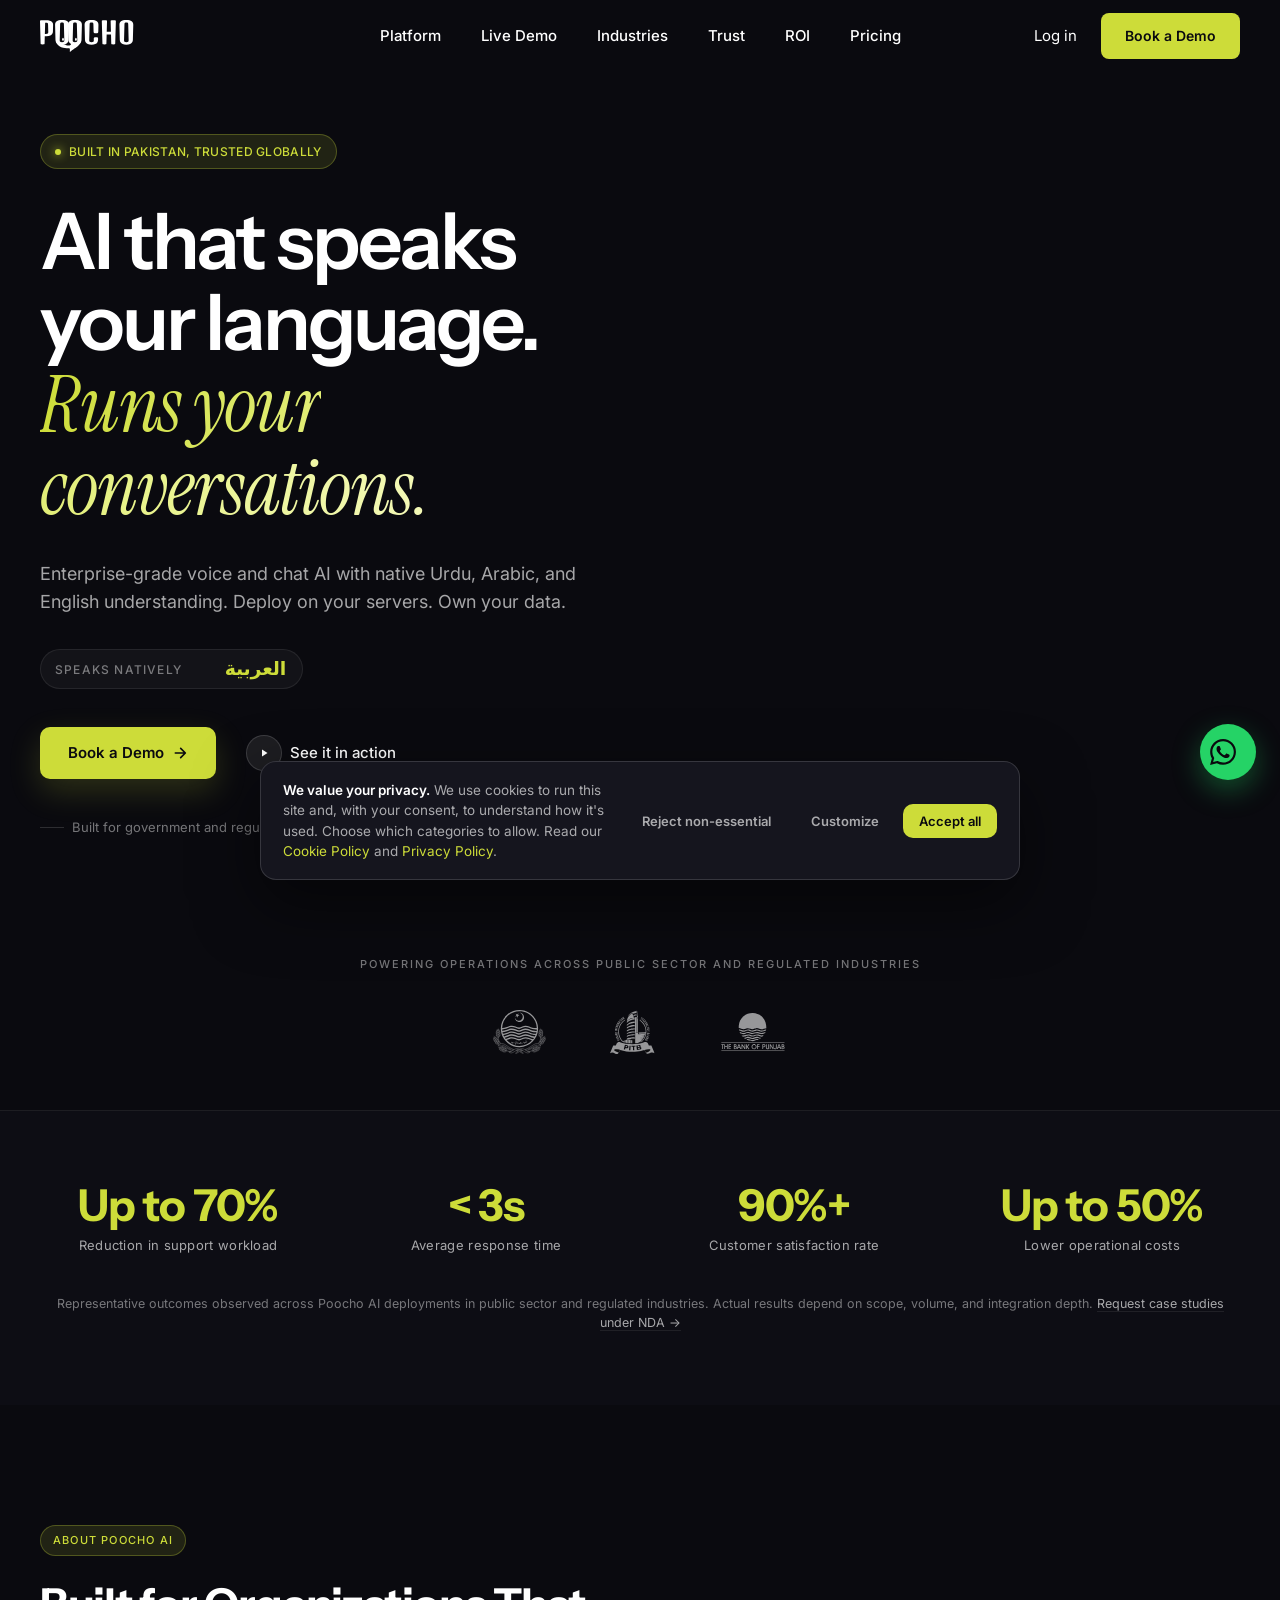
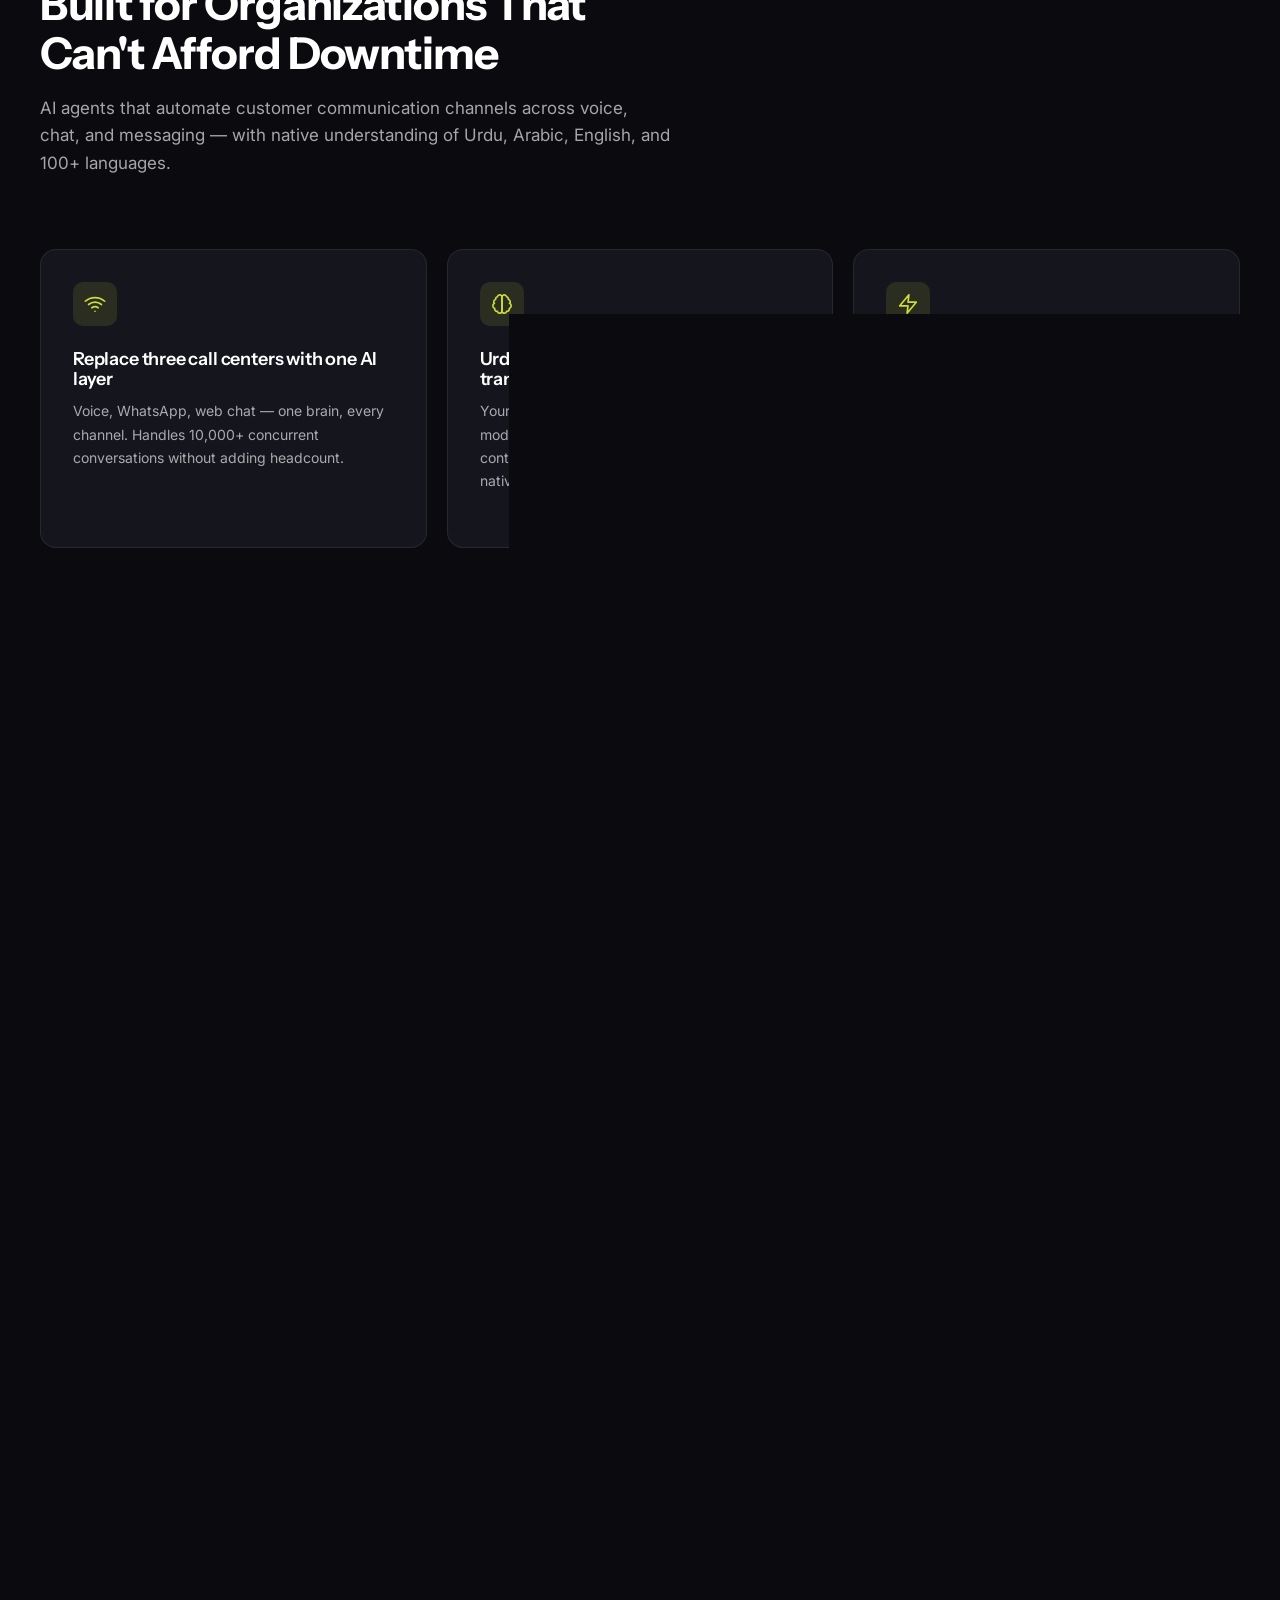
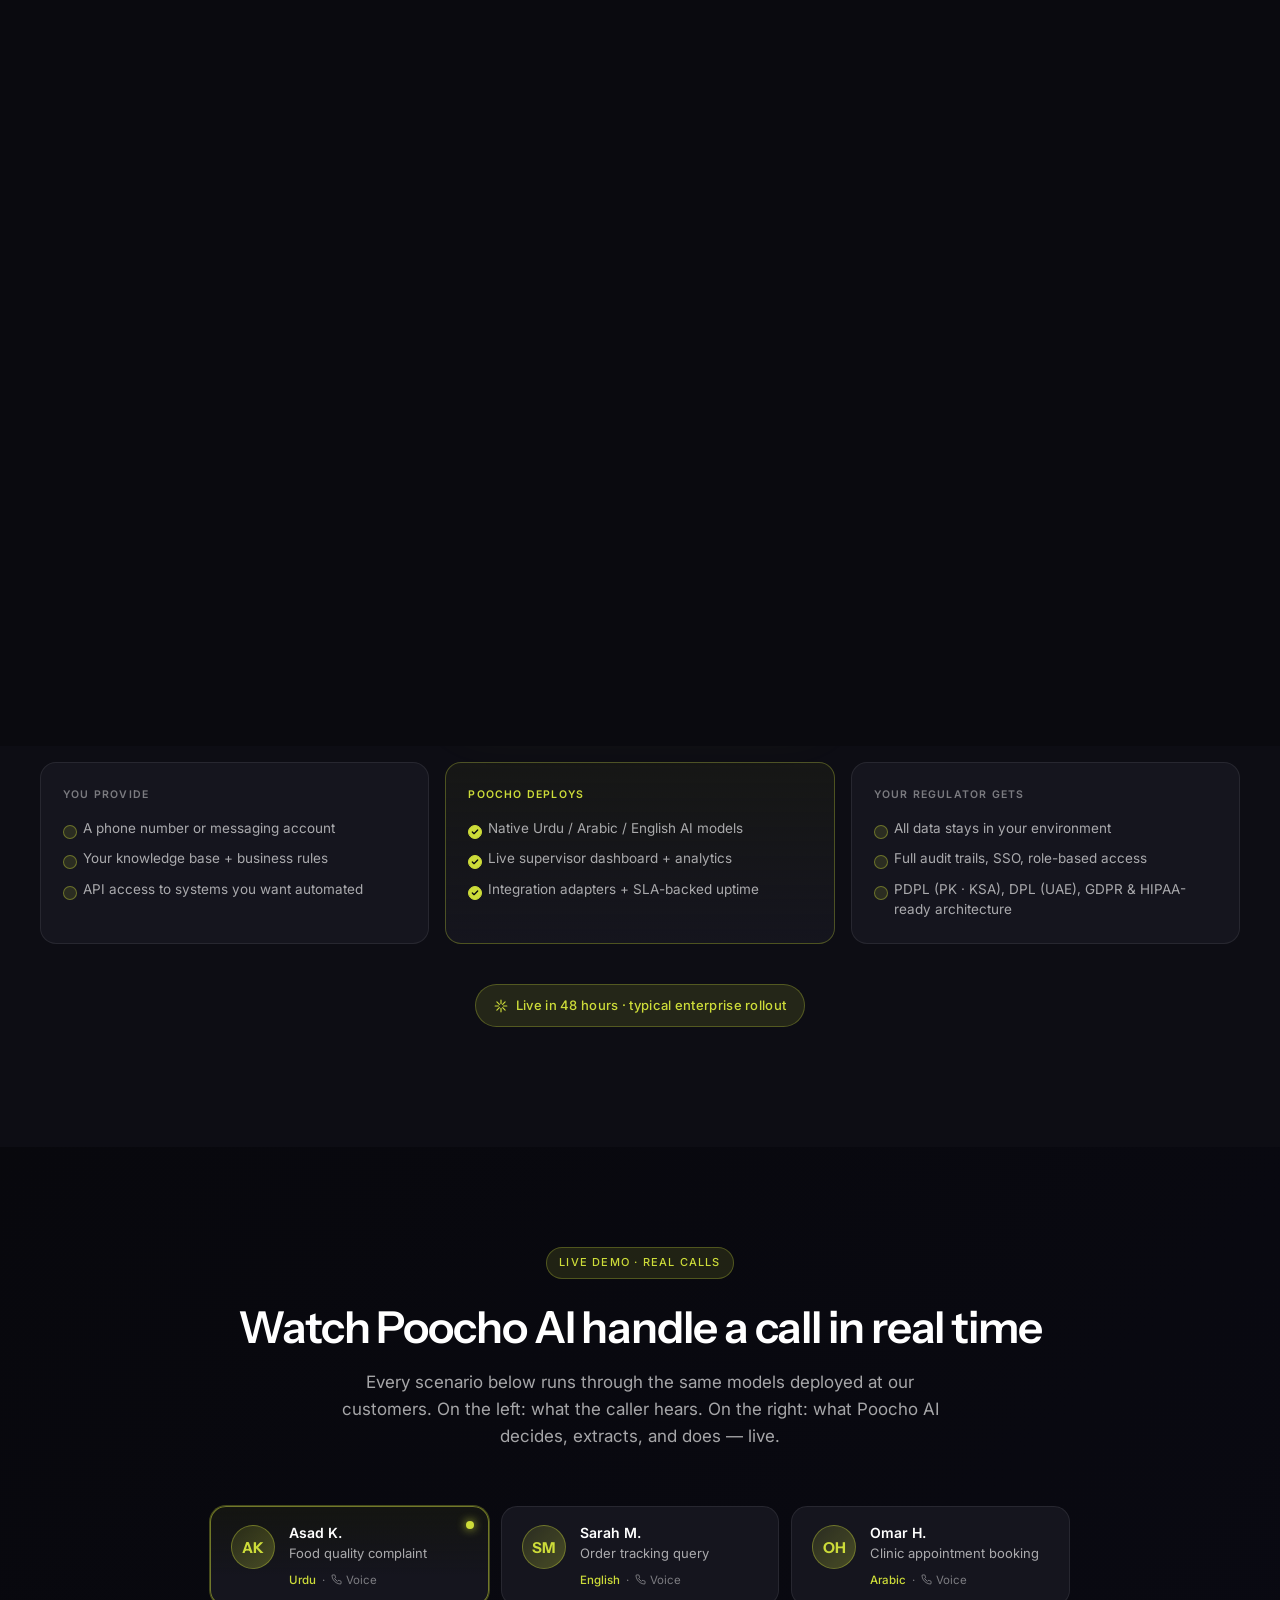
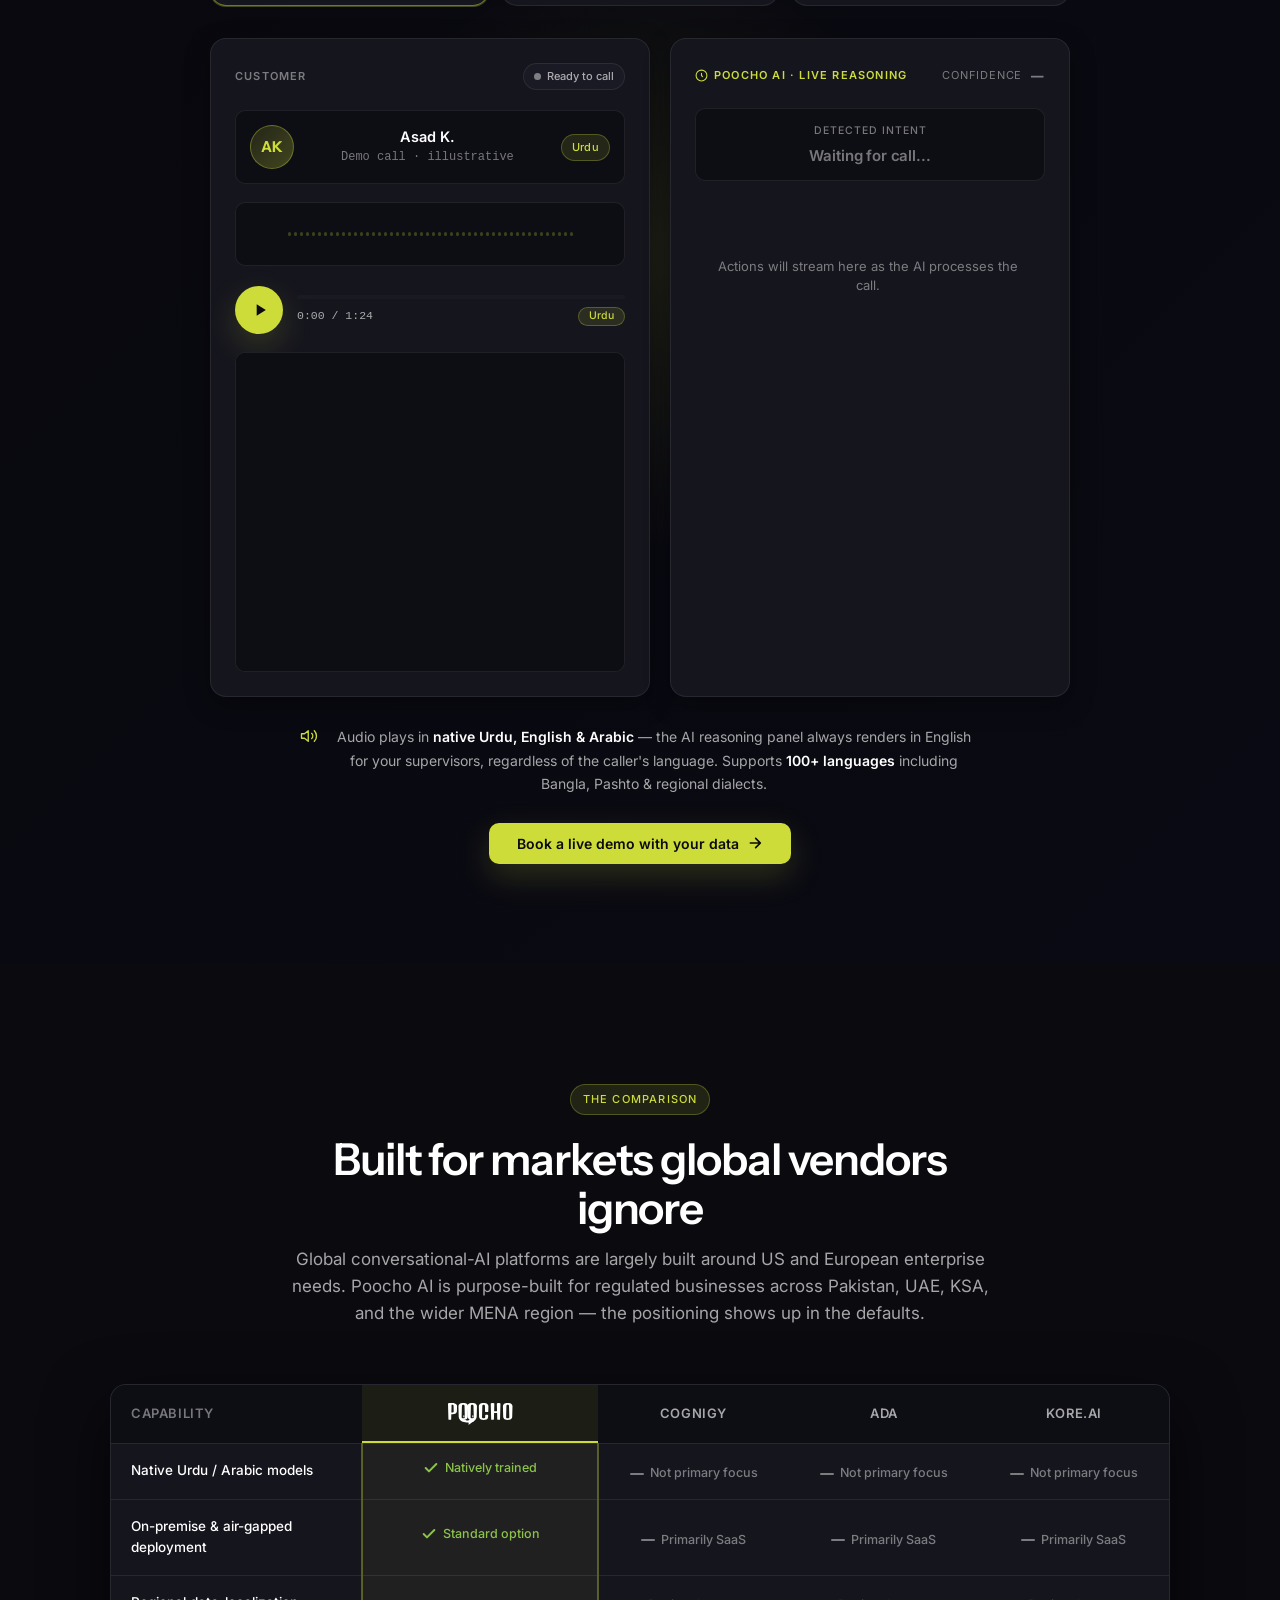
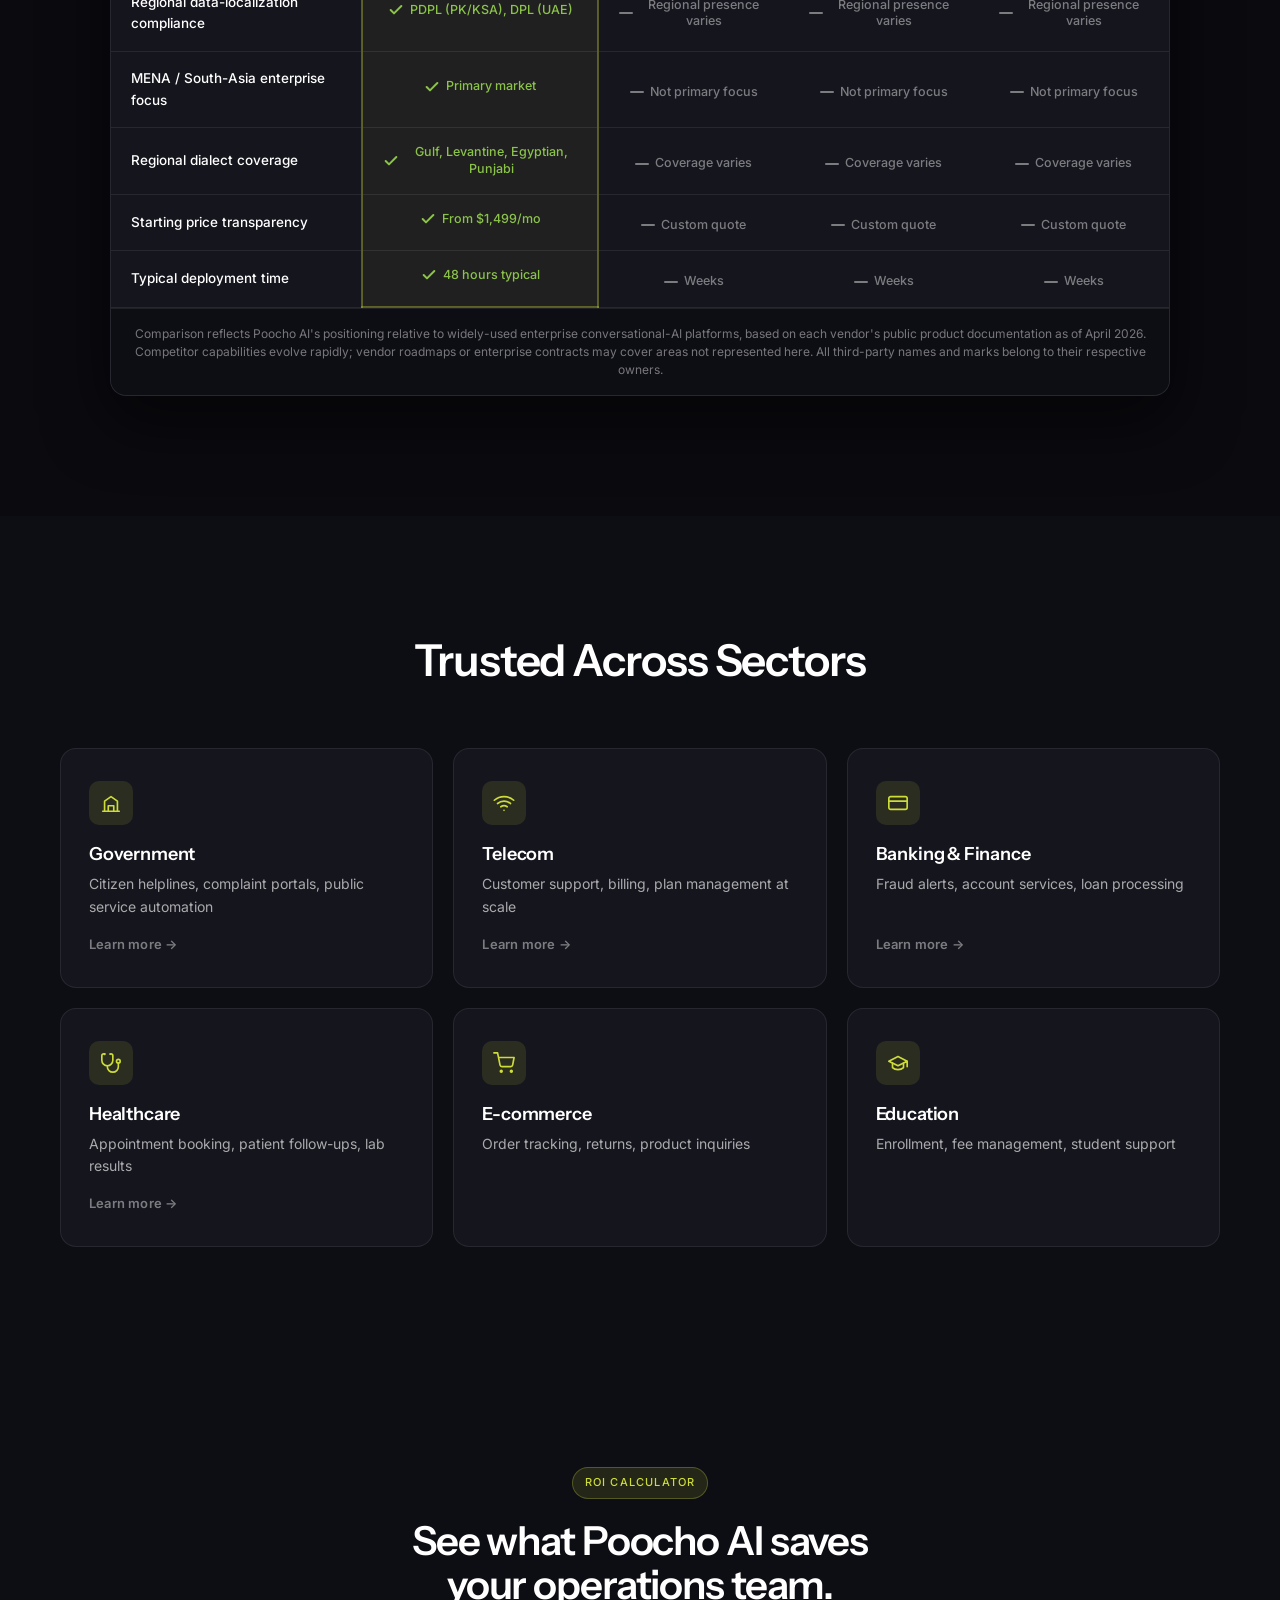
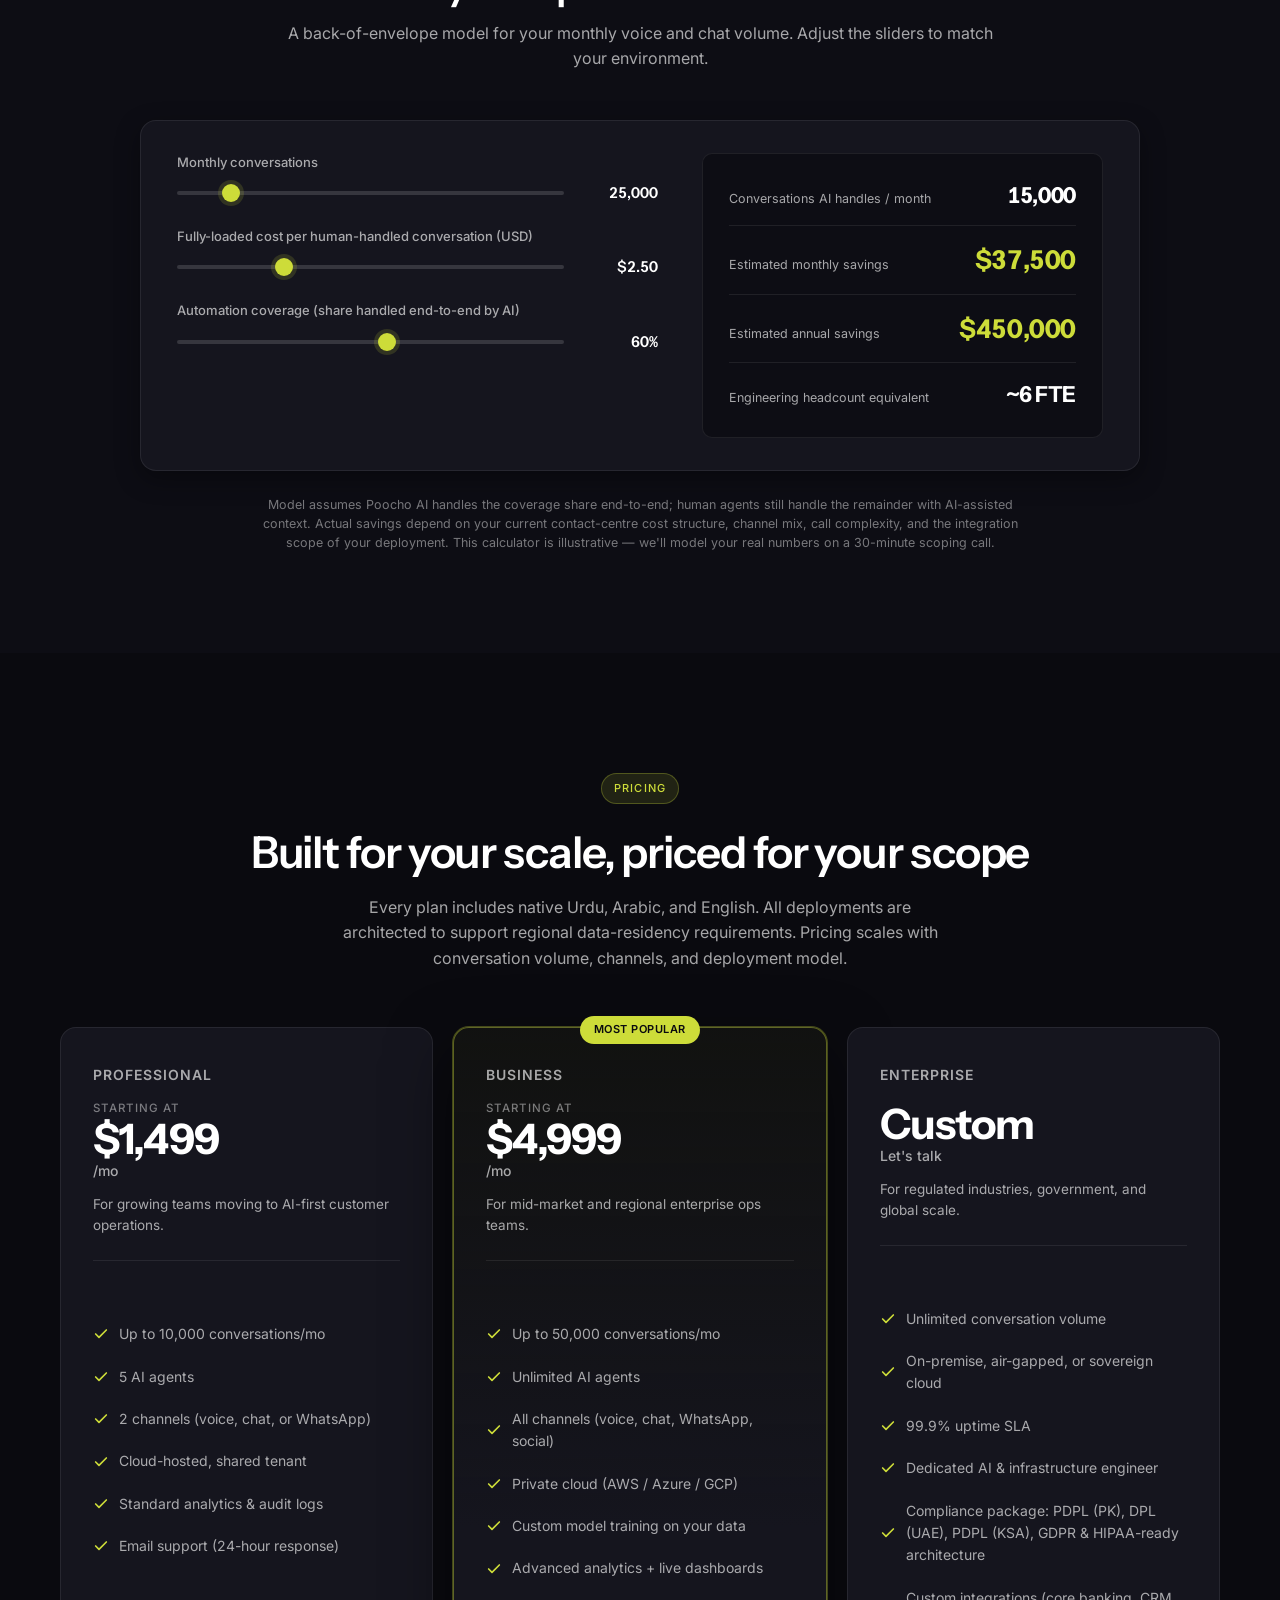
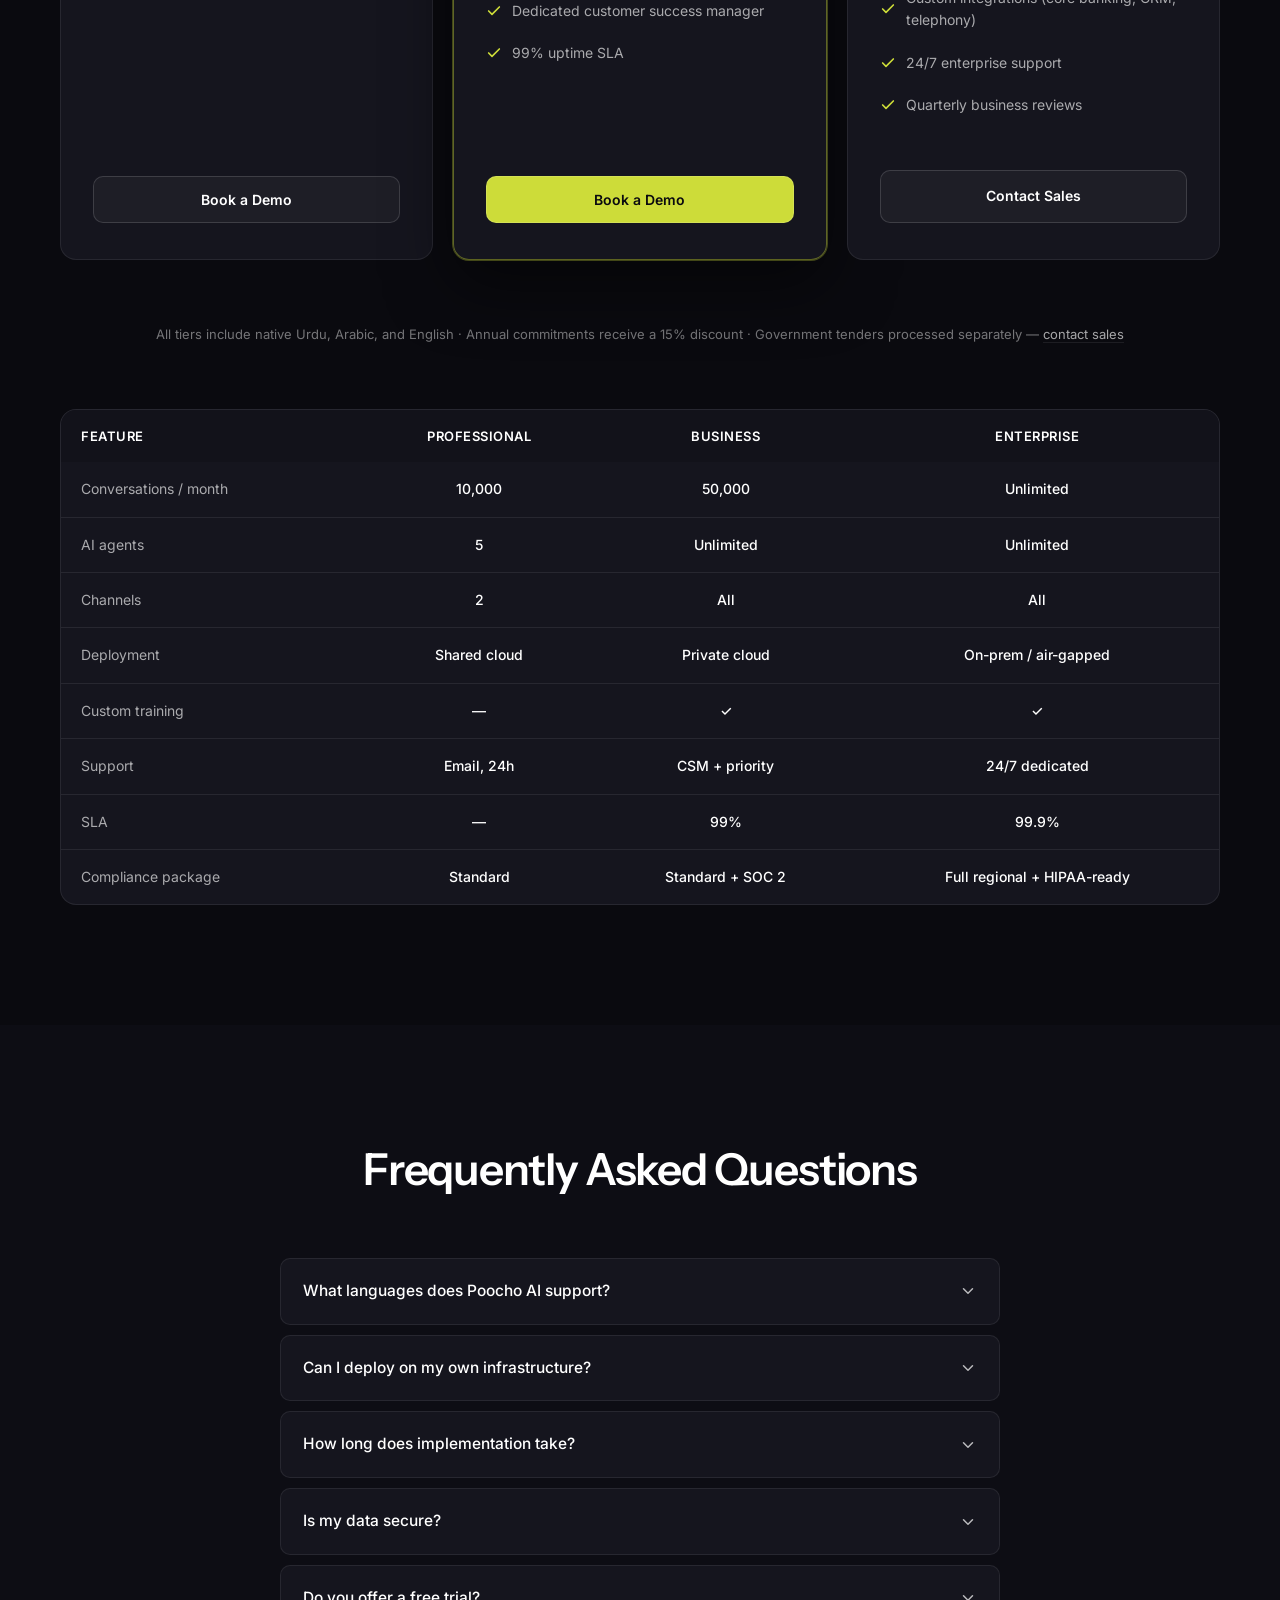
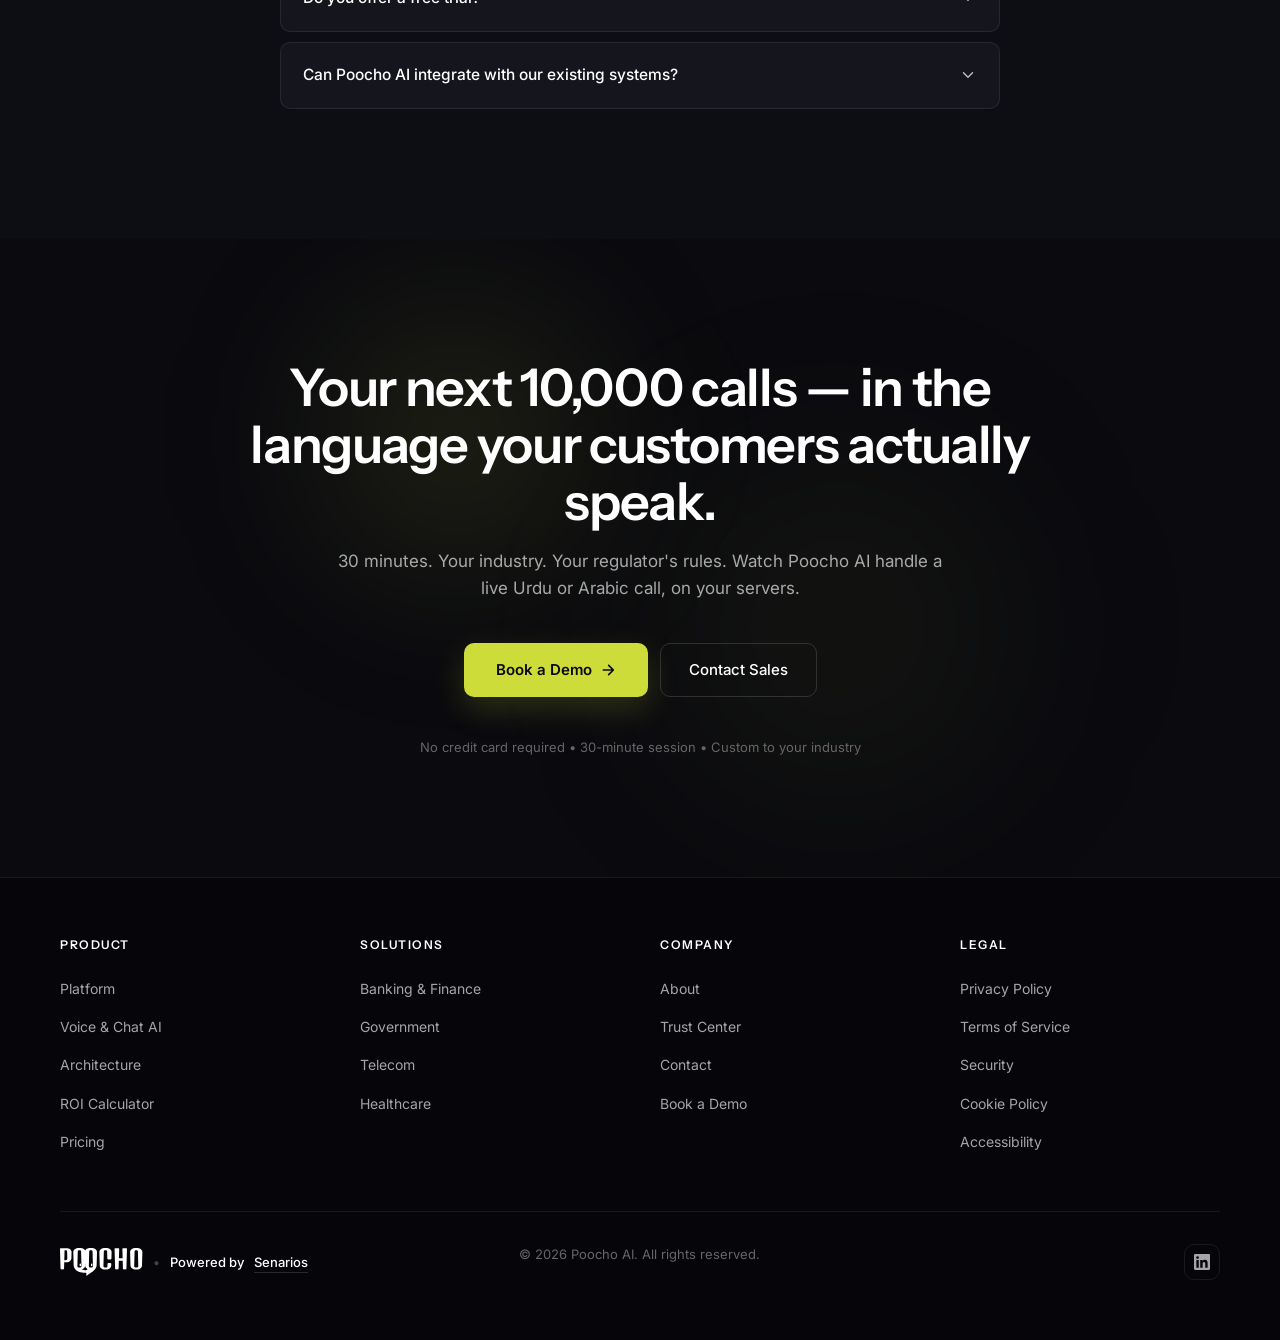
==== index.html @ 2e5ed4ea "Route every email reference to hello@poochoai.com Per user note: hello@ is currently the only active" ====
<!DOCTYPE html>
<html lang="en">
<head>
    <meta charset="UTF-8">
    <meta name="viewport" content="width=device-width, initial-scale=1.0">
    <meta name="theme-color" content="#0A0A0F">
    <title>Poocho AI — Enterprise Voice & Chat AI for Urdu, Arabic & English</title>
    <meta name="description" content="Enterprise-grade voice and chat AI with native Urdu, Arabic, and English understanding. Deploy on your servers. Own your data.">
    <meta name="keywords" content="Urdu AI, Arabic AI, voice AI Pakistan, chatbot Urdu, enterprise AI, conversational AI MENA">
    <!-- NOTE: When the site moves to the final custom domain (e.g. poochoai.com),
         update canonical + og:url + og:image + twitter:image to the live origin. -->
    <link rel="canonical" href="https://poochoai.com/">

    <!-- Open Graph / social -->
    <meta property="og:type" content="website">
    <meta property="og:url" content="https://poochoai.com/">
    <meta property="og:title" content="Poocho AI — Enterprise Voice & Chat AI">
    <meta property="og:description" content="Native Urdu, Arabic, and English understanding. Deploy on your servers. Own your data.">
    <meta property="og:image" content="https://poochoai.com/og-image.png?v=2">
    <meta property="og:image:width" content="1200">
    <meta property="og:image:height" content="630">
    <meta property="og:site_name" content="Poocho AI">
    <meta name="twitter:card" content="summary_large_image">
    <meta name="twitter:title" content="Poocho AI — Enterprise Voice & Chat AI">
    <meta name="twitter:description" content="Native Urdu, Arabic, and English understanding. Deploy on your servers.">
    <meta name="twitter:image" content="https://poochoai.com/og-image.png?v=2">

    <!-- Icons -->
    <link rel="icon" type="image/png" href="favicon-96x96.png" sizes="96x96">
    <link rel="icon" type="image/svg+xml" href="favicon.svg">
    <link rel="shortcut icon" href="favicon.ico">
    <link rel="apple-touch-icon" sizes="180x180" href="apple-touch-icon.png">
    <meta name="apple-mobile-web-app-title" content="Poocho AI">
    <link rel="manifest" href="site.webmanifest">

    <!-- Google Analytics 4 (consent-gated)
         - Set GA_MEASUREMENT_ID to your real ID (e.g. 'G-ABC1234567') to activate.
         - Default is `analytics_storage=denied`. Analytics/ads only load after the
           user grants consent via the cookie banner. -->
    <script>
      window.dataLayer = window.dataLayer || [];
      function gtag(){dataLayer.push(arguments);}
      // Set Consent Mode defaults BEFORE anything else loads
      gtag('consent', 'default', {
        'ad_storage': 'denied',
        'ad_user_data': 'denied',
        'ad_personalization': 'denied',
        'analytics_storage': 'denied',
        'functionality_storage': 'granted',
        'security_storage': 'granted',
        'wait_for_update': 500
      });
      gtag('js', new Date());
      // The real GA4 ID is injected at runtime only if (a) it's set and
      // (b) the user has granted analytics consent. See cookie-banner JS.
      window.GA_MEASUREMENT_ID = ''; // <-- put your 'G-XXXXXXXXXX' here
    </script>

    <!-- JSON-LD structured data: Organization + WebSite + SoftwareApplication -->
    <script type="application/ld+json">
    {
      "@context": "https://schema.org",
      "@graph": [
        {
          "@type": "Organization",
          "@id": "https://poochoai.com/#organization",
          "name": "Poocho AI",
          "url": "https://poochoai.com/",
          "logo": "https://poochoai.com/logo-light.svg",
          "description": "Enterprise voice and chat AI with native Urdu, Arabic, and English understanding. Deploy on your servers. Own your data.",
          "areaServed": ["PK", "AE", "SA", "QA", "KW", "BH", "OM", "BD"],
          "sameAs": [
            "https://linkedin.com/company/poochoai"
          ]
        },
        {
          "@type": "WebSite",
          "@id": "https://poochoai.com/#website",
          "url": "https://poochoai.com/",
          "name": "Poocho AI",
          "publisher": { "@id": "https://poochoai.com/#organization" },
          "inLanguage": "en"
        },
        {
          "@type": "SoftwareApplication",
          "name": "Poocho AI",
          "applicationCategory": "BusinessApplication",
          "operatingSystem": "Web, On-premise, Private cloud",
          "description": "Enterprise voice and chat AI built for regulated businesses across MENA and South Asia — native Urdu, Arabic, and English, with on-premise and air-gapped deployment options.",
          "offers": {
            "@type": "Offer",
            "priceCurrency": "USD",
            "price": "1499",
            "priceValidUntil": "2027-04-24"
          }
        },
        {
          "@type": "FAQPage",
          "mainEntity": [
            {
              "@type": "Question",
              "name": "What languages does Poocho AI support?",
              "acceptedAnswer": {
                "@type": "Answer",
                "text": "Poocho AI natively supports Urdu, Arabic, English, Bangla, and 100+ languages. Our models are trained on regional dialects and cultural context — not just translated."
              }
            },
            {
              "@type": "Question",
              "name": "Can I deploy on my own infrastructure?",
              "acceptedAnswer": {
                "@type": "Answer",
                "text": "Yes. Poocho AI supports on-premise, private cloud, and hybrid deployments. The platform is architected to support data-residency requirements in Pakistan, UAE, Saudi Arabia, and across the MENA region."
              }
            },
            {
              "@type": "Question",
              "name": "How long does implementation take?",
              "acceptedAnswer": {
                "@type": "Answer",
                "text": "Most deployments go live within 48 hours. Complex enterprise integrations typically take 1-2 weeks with our dedicated implementation team."
              }
            },
            {
              "@type": "Question",
              "name": "Is my data secure?",
              "acceptedAnswer": {
                "@type": "Answer",
                "text": "Your data never leaves your environment in on-premise deployments. Encryption at rest and in transit, role-based access controls, and full audit trails are built in."
              }
            },
            {
              "@type": "Question",
              "name": "Do you offer a free trial?",
              "acceptedAnswer": {
                "@type": "Answer",
                "text": "Pilot programs are available for qualified enterprise customers. Contact sales for details."
              }
            },
            {
              "@type": "Question",
              "name": "Can Poocho AI integrate with our existing systems?",
              "acceptedAnswer": {
                "@type": "Answer",
                "text": "Poocho AI integrates with major CRMs (Salesforce, Microsoft Dynamics), core-banking platforms (Finacle, T24, Flexcube), telephony stacks (Asterisk, FreeSWITCH, Avaya, Cisco UCM), and messaging platforms (WhatsApp Business API, Facebook). Custom APIs and pre-built ESB adapters available. For customers without a modern voice stack, we can deliver the underlying telephony layer end-to-end — single vendor, single SLA."
              }
            }
          ]
        }
      ]
    }
    </script>

    <!-- Fonts (Inter + Inter Tight + Instrument Serif italic for hero emphasis) -->
    <link rel="preconnect" href="https://fonts.googleapis.com">
    <link rel="preconnect" href="https://fonts.gstatic.com" crossorigin>
    <link rel="preload" as="style" href="https://fonts.googleapis.com/css2?family=Inter:wght@400;500;600;700&family=Instrument+Sans:wght@400;500;600;700&family=Instrument+Serif:ital@1&display=swap">
    <link href="https://fonts.googleapis.com/css2?family=Inter:wght@400;500;600;700&family=Instrument+Sans:wght@400;500;600;700&family=Instrument+Serif:ital@1&display=swap" rel="stylesheet">

    <style>
        :root {
            --base: #0A0A0F;
            --surface: #12121A;
            --surface-alt: #0D0D14;
            --surface-elevated: #161620;
            --surface-card: #15151E;
            --border: rgba(255, 255, 255, 0.08);
            --border-strong: rgba(255, 255, 255, 0.14);
            --text-primary: #FFFFFF;
            --text-secondary: rgba(255, 255, 255, 0.64);
            --text-tertiary: rgba(255, 255, 255, 0.44);
            --accent: #CDDC39;
            --accent-hover: #D4E157;
            --accent-dim: rgba(205, 220, 57, 0.12);
            --success: #4CAF50;
            --success-text: #8BC34A;
            --danger-text: #FF7961;
            --surface-soft: #1A1A24;
            --max-width: 1200px;
            /* Radii */
            --r-sm: 6px;
            --r-md: 10px;
            --r-lg: 16px;
            --r-xl: 24px;
            --r-pill: 999px;
            /* Type system — Instrument family for display + serif accent, Inter for body */
            --font-body: 'Inter', system-ui, -apple-system, sans-serif;
            --font-display: 'Instrument Sans', 'Inter', system-ui, sans-serif;
            --font-hero: 'Instrument Sans', 'Inter', system-ui, sans-serif;
            --font-serif: 'Instrument Serif', 'Iowan Old Style', 'Palatino', Georgia, serif;
            /* Shadows */
            --shadow-sm: 0 1px 2px rgba(0, 0, 0, 0.35);
            --shadow-md: 0 8px 24px rgba(0, 0, 0, 0.35);
            --shadow-lg: 0 24px 64px rgba(0, 0, 0, 0.5);
            --shadow-accent: 0 12px 32px rgba(205, 220, 57, 0.18);
        }

        * {
            margin: 0;
            padding: 0;
            box-sizing: border-box;
        }

        html {
            scroll-behavior: smooth;
        }

        body {
            font-family: var(--font-body);
            background-color: var(--base);
            color: var(--text-primary);
            line-height: 1.6;
            overflow-x: hidden;
            -webkit-font-smoothing: antialiased;
            -moz-osx-font-smoothing: grayscale;
            text-rendering: optimizeLegibility;
        }

        h1, h2, h3, h4 {
            font-family: var(--font-display);
            letter-spacing: -0.028em;
            line-height: 1.1;
            font-weight: 600;
        }

        /* Skip-to-content link for keyboard / screen-reader users */
        .skip-link {
            position: absolute;
            top: -48px;
            left: 12px;
            background: var(--accent);
            color: var(--base);
            padding: 10px 18px;
            border-radius: var(--r-md);
            font-weight: 600;
            font-size: 14px;
            text-decoration: none;
            z-index: 10000;
            transition: top 0.15s ease-out;
        }
        .skip-link:focus {
            top: 12px;
            outline: 2px solid var(--accent);
            outline-offset: 3px;
        }

        /* Accessibility — consistent focus ring for all interactive elements */
        :focus-visible {
            outline: 2px solid var(--accent);
            outline-offset: 3px;
            border-radius: 4px;
        }
        a:focus-visible,
        button:focus-visible,
        input:focus-visible,
        select:focus-visible,
        textarea:focus-visible,
        [tabindex]:focus-visible {
            outline: 2px solid var(--accent);
            outline-offset: 2px;
        }

        /* NAVIGATION */
        nav {
            position: fixed;
            top: 0;
            left: 0;
            right: 0;
            height: 72px;
            z-index: 1000;
            display: flex;
            align-items: center;
            justify-content: space-between;
            padding: 0 40px;
            background: transparent;
            transition: all 0.3s ease;
        }

        nav.scrolled {
            background: rgba(10, 10, 15, 0.9);
            backdrop-filter: blur(20px);
            border-bottom: 1px solid var(--border);
        }

        .nav-logo {
            display: flex;
            align-items: center;
        }

        .nav-logo img {
            height: 32px;
            width: auto;
            display: block;
        }

        .nav-center {
            display: flex;
            gap: 40px;
            position: absolute;
            left: 50%;
            transform: translateX(-50%);
        }

        .nav-center a {
            font-size: 15px;
            font-weight: 500;
            color: var(--text-primary);
            text-decoration: none;
            position: relative;
            transition: color 0.2s ease;
        }

        .nav-center a::after {
            content: '';
            position: absolute;
            bottom: -6px;
            left: 0;
            width: 0;
            height: 2px;
            background: var(--accent);
            transition: width 0.3s ease;
        }

        .nav-center a:hover::after {
            width: 100%;
        }

        .nav-right {
            display: flex;
            align-items: center;
            gap: 24px;
        }

        .nav-login {
            font-size: 15px;
            color: var(--text-primary);
            text-decoration: none;
            transition: color 0.2s ease;
        }

        .nav-login:hover {
            color: var(--accent);
        }

        .nav-demo {
            background: var(--accent);
            color: var(--base);
            padding: 12px 24px;
            border-radius: 8px;
            font-weight: 600;
            text-decoration: none;
            font-size: 14px;
            transition: background 0.2s ease;
        }

        .nav-demo:hover {
            background: var(--accent-hover);
        }

        .hamburger {
            display: none;
            flex-direction: column;
            cursor: pointer;
            gap: 6px;
        }

        .hamburger span {
            width: 24px;
            height: 2px;
            background: var(--text-primary);
            transition: all 0.3s ease;
        }

        /* HERO SECTION */
        .hero {
            position: relative;
            min-height: calc(100vh - 72px);
            display: flex;
            align-items: center;
            padding: 0 40px;
            background: #0A0A0F;
            margin-top: 72px;
            overflow: hidden;
        }

        .hero-video-wrap {
            position: absolute;
            inset: 0;
            width: 100%;
            height: 100%;
            overflow: hidden;
            pointer-events: none;
            z-index: 0;
        }

        .hero-video-wrap video {
            position: absolute;
            inset: 0;
            width: 100%;
            height: 100%;
            object-fit: cover;
        }

        .hero-video-wrap::after {
            content: '';
            position: absolute;
            inset: 0;
            background: linear-gradient(90deg, rgba(10, 10, 15, 0.82) 0%, rgba(10, 10, 15, 0.5) 45%, rgba(10, 10, 15, 0) 70%);
            pointer-events: none;
        }

        /* Mobile hero — stacked column: text on top, video as rounded aspect-1 block below. */
        @media (max-width: 768px) {
            .hero {
                flex-direction: column;
                align-items: stretch;
                min-height: auto;
                padding: 32px 20px 48px !important;
                gap: 28px;
            }

            .hero-left {
                max-width: 100%;
                gap: 22px;
                order: 1;
            }

            .hero-video-wrap {
                position: relative;
                inset: auto;
                width: 100%;
                height: auto;
                aspect-ratio: 1 / 1;
                border-radius: var(--r-lg);
                overflow: hidden;
                order: 2;
                box-shadow: var(--shadow-lg);
            }

            .hero-video-wrap::after {
                display: none;
            }

            .hero-video-wrap video {
                position: absolute;
                inset: 0;
                width: 100%;
                height: 100%;
                object-fit: cover;
            }
        }

        .hero-left {
            display: flex;
            flex-direction: column;
            gap: 32px;
            position: relative;
            z-index: 1;
            max-width: 620px;
        }

        .hero-badge {
            display: inline-flex;
            align-items: center;
            gap: 8px;
            background: var(--accent-dim);
            border: 1px solid rgba(205, 220, 57, 0.28);
            border-radius: var(--r-pill);
            padding: 7px 14px;
            width: fit-content;
            font-size: 12px;
            font-weight: 500;
            letter-spacing: 0.3px;
            color: var(--accent);
            text-transform: uppercase;
        }

        .hero-badge::before {
            content: '';
            width: 6px;
            height: 6px;
            border-radius: 50%;
            background: var(--accent);
            box-shadow: 0 0 10px var(--accent);
        }

        .hero-headline {
            font-family: var(--font-hero);
            font-size: clamp(40px, 6.4vw, 78px);
            font-weight: 600;
            line-height: 1.04;
            letter-spacing: -0.038em;
            color: var(--text-primary);
            max-width: 820px;
            text-wrap: balance;
        }

        .hero-headline em {
            font-family: var(--font-serif);
            font-style: italic;
            font-weight: 400;
            letter-spacing: -0.015em;
            background: linear-gradient(95deg, var(--accent) 0%, #E8F38A 55%, #F4F9B8 100%);
            -webkit-background-clip: text;
            background-clip: text;
            -webkit-text-fill-color: transparent;
            color: transparent;
            padding-right: 0.04em; /* prevent italic clipping */
        }

        .hero-subline {
            font-size: 18px;
            color: var(--text-secondary);
            line-height: 1.6;
            max-width: 540px;
        }

        .hero-languages {
            display: inline-flex;
            align-items: center;
            gap: 14px;
            padding: 8px 16px 8px 14px;
            background: rgba(255, 255, 255, 0.04);
            border: 1px solid var(--border);
            border-radius: var(--r-pill);
            width: fit-content;
        }

        .hero-lang-label {
            font-size: 12px;
            color: var(--text-tertiary);
            text-transform: uppercase;
            letter-spacing: 1.2px;
            font-weight: 500;
            flex-shrink: 0;
        }

        .hero-lang-rotator {
            position: relative;
            height: 22px;
            min-width: clamp(60px, 22vw, 90px);
            display: flex;
            align-items: center;
        }

        .hero-lang {
            position: absolute;
            inset: 0;
            display: flex;
            align-items: center;
            font-family: var(--font-display);
            font-size: 17px;
            font-weight: 600;
            color: var(--accent);
            letter-spacing: -0.01em;
            opacity: 0;
            transform: translateY(8px);
            transition: opacity 0.4s ease, transform 0.4s ease;
            white-space: nowrap;
        }

        .hero-lang.active {
            opacity: 1;
            transform: translateY(0);
        }

        .hero-lang[dir="rtl"] {
            font-size: 19px;
        }

        .hero-ctas {
            display: flex;
            gap: 16px;
            align-items: center;
            flex-wrap: wrap;
        }

        .btn-primary {
            background: var(--accent);
            color: #0A0A0F;
            padding: 14px 28px;
            border: none;
            border-radius: var(--r-md);
            font-weight: 600;
            font-size: 15px;
            cursor: pointer;
            transition: all 0.2s ease;
            box-shadow: var(--shadow-accent);
            text-decoration: none;
            display: inline-flex;
            align-items: center;
            gap: 8px;
            font-family: inherit;
        }

        .btn-primary:hover {
            background: var(--accent-hover);
            box-shadow: 0 16px 40px rgba(205, 220, 57, 0.28);
            transform: translateY(-2px);
        }

        .btn-secondary {
            background: transparent;
            color: var(--text-primary);
            padding: 14px 20px 14px 14px;
            border: none;
            border-radius: var(--r-md);
            font-weight: 500;
            font-size: 15px;
            cursor: pointer;
            transition: all 0.2s ease;
            text-decoration: none;
            display: inline-flex;
            align-items: center;
            gap: 8px;
        }

        .btn-secondary:hover {
            color: var(--accent);
        }

        .btn-secondary .play-icon {
            display: inline-flex;
            align-items: center;
            justify-content: center;
            width: 36px;
            height: 36px;
            border-radius: 50%;
            background: rgba(255, 255, 255, 0.08);
            border: 1px solid rgba(255, 255, 255, 0.14);
            transition: all 0.2s ease;
        }

        .btn-secondary:hover .play-icon {
            background: var(--accent-dim);
            border-color: rgba(205, 220, 57, 0.4);
        }

        .hero-trust {
            font-size: 13px;
            color: var(--text-tertiary);
            display: flex;
            align-items: center;
            gap: 8px;
        }

        .hero-trust::before {
            content: '';
            width: 24px;
            height: 1px;
            background: var(--border-strong);
        }

        /* TRUST BAR */
        .trust-bar {
            background: var(--base);
            padding: 56px 40px;
            text-align: center;
            border-bottom: 1px solid var(--border);
        }

        .trust-bar-title {
            font-size: 11px;
            color: var(--text-tertiary);
            margin-bottom: 36px;
            text-transform: uppercase;
            letter-spacing: 2px;
            font-weight: 500;
        }

        .trust-logos {
            display: flex;
            justify-content: center;
            align-items: center;
            gap: 64px;
            max-width: var(--max-width);
            margin: 0 auto;
            flex-wrap: wrap;
            row-gap: 32px;
        }

        .trust-logo {
            display: flex;
            align-items: center;
            justify-content: center;
            height: 44px;
            opacity: 0.6;
            transition: opacity 0.3s ease;
            cursor: default;
        }

        .trust-logo img {
            max-height: 100%;
            width: auto;
            display: block;
        }

        .trust-logo:hover {
            opacity: 1;
        }

        @media (max-width: 768px) {
            .trust-logos { gap: 32px; row-gap: 28px; padding: 0 12px; }
            .trust-logo { height: 32px; flex: 0 0 auto; }
        }

        @media (max-width: 480px) {
            .trust-logos { gap: 24px; row-gap: 24px; }
            .trust-logo { height: 28px; }
        }

        /* METRICS BAR */
        .metrics-bar {
            background: var(--surface-alt);
            padding: 72px 40px;
        }

        .metrics-container {
            max-width: var(--max-width);
            margin: 0 auto;
            display: grid;
            grid-template-columns: repeat(4, 1fr);
            gap: 32px;
        }

        .metric {
            display: flex;
            flex-direction: column;
            align-items: center;
            justify-content: center;
            padding: 0 24px;
            text-align: center;
        }

        @media (max-width: 560px) {
            .metrics-container {
                grid-template-columns: 1fr;
                gap: 0;
            }
            .metric {
                padding: 24px 16px;
                border-bottom: 1px solid var(--border);
            }
            .metric:last-child {
                border-bottom: none;
            }
        }

        .metric-number {
            font-family: var(--font-display);
            font-size: 44px;
            font-weight: 700;
            color: var(--accent);
            margin-bottom: 8px;
            letter-spacing: -0.02em;
            line-height: 1;
        }

        .metric-label {
            font-size: 13px;
            color: var(--text-secondary);
            text-align: center;
            letter-spacing: 0.3px;
        }

        .metrics-source {
            max-width: var(--max-width);
            margin: 40px auto 0;
            text-align: center;
            font-size: 12.5px;
            color: var(--text-tertiary);
            line-height: 1.5;
        }

        .metrics-source a {
            color: var(--text-secondary);
            text-decoration: none;
            border-bottom: 1px solid var(--border);
            transition: color 0.2s ease, border-color 0.2s ease;
        }

        .metrics-source a:hover {
            color: var(--accent);
            border-bottom-color: var(--accent);
        }

        /* ABOUT / VALUE PROP SECTION */
        .section-about {
            background: var(--base);
            padding: 120px 40px;
        }

        .section-container {
            max-width: var(--max-width);
            margin: 0 auto;
        }

        .section-badge {
            display: inline-flex;
            align-items: center;
            gap: 6px;
            background: var(--accent-dim);
            border: 1px solid rgba(205, 220, 57, 0.28);
            border-radius: var(--r-pill);
            padding: 6px 12px;
            font-size: 11px;
            font-weight: 500;
            color: var(--accent);
            margin-bottom: 24px;
            text-transform: uppercase;
            letter-spacing: 1.2px;
        }

        .section-headline {
            font-size: clamp(26px, 3.5vw, 44px);
            font-weight: 700;
            color: var(--text-primary);
            margin-bottom: 18px;
            line-height: 1.1;
            letter-spacing: -0.025em;
            max-width: 760px;
            text-wrap: balance;
            overflow-wrap: break-word;
        }

        .section-subline {
            font-size: 17px;
            color: var(--text-secondary);
            margin-bottom: 72px;
            line-height: 1.6;
            max-width: 680px;
            text-wrap: pretty;
        }

        .value-cards {
            display: grid;
            grid-template-columns: repeat(3, 1fr);
            gap: 20px;
        }

        .value-card {
            background: var(--surface-card);
            border: 1px solid var(--border);
            border-radius: var(--r-lg);
            padding: 32px;
            position: relative;
            transition: all 0.3s ease;
        }

        .value-card:hover {
            border-color: var(--border-strong);
            transform: translateY(-2px);
            box-shadow: var(--shadow-md);
        }

        .value-card-icon {
            width: 44px;
            height: 44px;
            border-radius: var(--r-md);
            background: var(--accent-dim);
            color: var(--accent);
            display: flex;
            align-items: center;
            justify-content: center;
            margin-bottom: 24px;
        }

        .value-card-icon svg {
            width: 22px;
            height: 22px;
        }

        .value-card-title {
            font-size: 18px;
            font-weight: 600;
            color: var(--text-primary);
            margin-bottom: 10px;
            letter-spacing: -0.01em;
        }

        .value-card-text {
            font-size: 14px;
            color: var(--text-secondary);
            line-height: 1.65;
        }

        /* PRODUCT FEATURES SECTION */
        .section-product {
            background: var(--surface-alt);
            padding: 120px 40px;
        }

        .feature-cards {
            display: grid;
            grid-template-columns: repeat(3, 1fr);
            gap: 20px;
            margin-top: 56px;
        }

        .feature-card {
            background: var(--surface-elevated);
            border: 1px solid var(--border);
            border-radius: var(--r-lg);
            padding: 36px 32px;
            transition: all 0.3s ease;
        }

        .feature-card:hover {
            transform: translateY(-3px);
            border-color: var(--border-strong);
            box-shadow: var(--shadow-md);
        }

        .feature-icon-circle {
            width: 44px;
            height: 44px;
            background: var(--accent-dim);
            color: var(--accent);
            border-radius: var(--r-md);
            display: flex;
            align-items: center;
            justify-content: center;
            margin-bottom: 24px;
        }

        .feature-icon-circle svg {
            width: 22px;
            height: 22px;
        }

        .feature-card-title {
            font-size: 20px;
            font-weight: 600;
            color: var(--text-primary);
            margin-bottom: 10px;
            letter-spacing: -0.01em;
        }

        .feature-card-text {
            font-size: 14px;
            color: var(--text-secondary);
            line-height: 1.65;
            margin-bottom: 24px;
        }

        .feature-illustration {
            width: 100%;
            height: 100px;
            background: rgba(205, 220, 57, 0.05);
            border-radius: 8px;
            display: flex;
            align-items: center;
            justify-content: center;
            overflow: hidden;
        }

        /* Waveform animation */
        .waveform {
            display: flex;
            align-items: flex-end;
            justify-content: center;
            gap: 4px;
            height: 60px;
            width: 100%;
        }

        .wave-bar {
            width: 4px;
            background: var(--accent);
            border-radius: 2px;
            animation: wave 0.8s ease-in-out infinite;
        }

        .wave-bar:nth-child(1) { animation-delay: 0s; height: 20px; }
        .wave-bar:nth-child(2) { animation-delay: 0.1s; height: 40px; }
        .wave-bar:nth-child(3) { animation-delay: 0.2s; height: 60px; }
        .wave-bar:nth-child(4) { animation-delay: 0.1s; height: 40px; }
        .wave-bar:nth-child(5) { animation-delay: 0s; height: 20px; }

        @keyframes wave {
            0%, 100% { opacity: 0.5; }
            50% { opacity: 1; }
        }

        /* Chat bubbles */
        .chat-bubbles {
            display: flex;
            flex-direction: column;
            gap: 8px;
            width: 70%;
        }

        .bubble {
            height: 12px;
            background: rgba(205, 220, 57, 0.3);
            border-radius: 6px;
            opacity: 0;
            animation: bubble-pop 3s ease-in-out infinite;
            transform-origin: left center;
        }

        .bubble:nth-child(1) {
            width: 100%;
            animation-delay: 0s;
        }

        .bubble:nth-child(2) {
            width: 80%;
            margin-left: auto;
            background: var(--accent);
            transform-origin: right center;
            animation-delay: 0.7s;
        }

        .bubble:nth-child(3) {
            width: 65%;
            animation-delay: 1.4s;
        }

        @keyframes bubble-pop {
            0% { opacity: 0; transform: translateY(6px) scaleX(0.9); }
            12%, 70% { opacity: 1; transform: translateY(0) scaleX(1); }
            100% { opacity: 0; transform: translateY(-4px) scaleX(1); }
        }

        /* Flow diagram */
        .flow-diagram {
            display: flex;
            align-items: center;
            justify-content: center;
            gap: 12px;
        }

        .flow-dot {
            width: 12px;
            height: 12px;
            background: var(--accent);
            border-radius: 50%;
            opacity: 0.35;
            animation: flow-pulse 2.4s ease-in-out infinite;
        }

        .flow-dot:nth-child(1) { animation-delay: 0s; }
        .flow-dot:nth-child(3) { animation-delay: 0.4s; }
        .flow-dot:nth-child(5) { animation-delay: 0.8s; }

        @keyframes flow-pulse {
            0%, 60%, 100% { opacity: 0.35; transform: scale(1); }
            15%, 25% { opacity: 1; transform: scale(1.25); box-shadow: 0 0 12px rgba(205, 220, 57, 0.6); }
        }

        .flow-line {
            width: 20px;
            height: 2px;
            background: linear-gradient(90deg, rgba(205, 220, 57, 0.2) 0%, var(--accent) 50%, rgba(205, 220, 57, 0.2) 100%);
            background-size: 200% 100%;
            background-position: 100% 0;
            animation: flow-travel 2.4s ease-in-out infinite;
        }

        .flow-line:nth-child(2) { animation-delay: 0s; }
        .flow-line:nth-child(4) { animation-delay: 0.4s; }

        @keyframes flow-travel {
            0% { background-position: 100% 0; }
            50% { background-position: 0% 0; }
            100% { background-position: -100% 0; }
        }

        /* ARCHITECTURE SECTION */
        .section-arch {
            background: var(--surface-alt);
            padding: 120px 40px;
            position: relative;
            overflow: hidden;
        }

        .arch-container {
            max-width: var(--max-width);
            margin: 0 auto;
        }

        .arch-header {
            text-align: center;
            max-width: 720px;
            margin: 0 auto 64px;
        }

        .arch-header .badge { margin-bottom: 20px; }

        .arch-header h2 {
            font-size: clamp(28px, 3.5vw, 44px);
            color: var(--text-primary);
            letter-spacing: -0.025em;
            margin-bottom: 14px;
        }

        .arch-header p {
            font-size: 17px;
            color: var(--text-secondary);
            line-height: 1.6;
        }

        .arch-flow {
            display: grid;
            grid-template-columns: 1fr auto 1.1fr auto 1fr;
            align-items: stretch;
            gap: 8px;
            margin-bottom: 56px;
        }

        .arch-node {
            background: var(--surface-card);
            border: 1px solid var(--border);
            border-radius: var(--r-lg);
            padding: 24px 22px;
            display: flex;
            flex-direction: column;
            gap: 14px;
            transition: border-color 0.2s ease;
        }

        .arch-node:hover { border-color: var(--border-strong); }

        .arch-node-label {
            font-size: 10.5px;
            color: var(--text-tertiary);
            text-transform: uppercase;
            letter-spacing: 1.2px;
            font-weight: 500;
        }

        .arch-node-poocho {
            background: linear-gradient(180deg, rgba(205, 220, 57, 0.08) 0%, var(--surface-card) 60%);
            border-color: rgba(205, 220, 57, 0.4);
            box-shadow: 0 0 0 1px rgba(205, 220, 57, 0.25), 0 20px 50px rgba(205, 220, 57, 0.08);
            align-items: center;
            text-align: center;
            justify-content: center;
        }

        .arch-node-badge {
            display: inline-flex;
            padding: 4px 10px;
            font-size: 10.5px;
            color: var(--accent);
            background: var(--accent-dim);
            border: 1px solid rgba(205, 220, 57, 0.28);
            border-radius: var(--r-pill);
            letter-spacing: 0.6px;
            font-weight: 500;
            text-transform: uppercase;
            width: fit-content;
            margin-bottom: 4px;
        }

        .arch-node-title {
            font-family: var(--font-display);
            font-size: 24px;
            font-weight: 700;
            color: var(--text-primary);
            letter-spacing: -0.02em;
            line-height: 1;
        }

        .arch-node-sub {
            font-size: 12.5px;
            color: var(--text-secondary);
            line-height: 1.5;
        }

        .arch-node-deployments {
            display: flex;
            flex-wrap: wrap;
            justify-content: center;
            gap: 6px;
            margin-top: 6px;
        }

        .arch-deploy {
            font-size: 11px;
            padding: 4px 9px;
            background: var(--surface-alt);
            border: 1px solid var(--border);
            border-radius: var(--r-sm);
            color: var(--text-secondary);
            font-weight: 500;
        }

        .arch-node-channels {
            display: flex;
            flex-direction: column;
            gap: 8px;
        }

        .arch-chip {
            display: inline-flex;
            align-items: center;
            gap: 8px;
            padding: 7px 11px;
            background: var(--surface-alt);
            border: 1px solid var(--border);
            border-radius: var(--r-md);
            font-size: 13px;
            color: var(--text-primary);
            font-weight: 500;
        }

        .arch-chip svg {
            width: 14px;
            height: 14px;
            color: var(--accent);
            flex-shrink: 0;
        }

        .arch-connector {
            display: flex;
            align-items: center;
            justify-content: center;
            color: var(--accent);
            opacity: 0.55;
            min-width: 40px;
        }

        .arch-connector svg {
            width: 100%;
            height: 20px;
        }

        /* Pillars below flow */
        .arch-pillars {
            display: grid;
            grid-template-columns: repeat(3, 1fr);
            gap: 16px;
            margin-bottom: 40px;
        }

        .arch-pillar {
            padding: 24px 22px;
            background: var(--surface-card);
            border: 1px solid var(--border);
            border-radius: var(--r-lg);
        }

        .arch-pillar-highlight {
            background: linear-gradient(180deg, rgba(205, 220, 57, 0.05) 0%, var(--surface-card) 100%);
            border-color: rgba(205, 220, 57, 0.3);
        }

        .arch-pillar-label {
            font-size: 10.5px;
            color: var(--text-tertiary);
            text-transform: uppercase;
            letter-spacing: 1.2px;
            font-weight: 600;
            margin-bottom: 14px;
        }

        .arch-pillar-highlight .arch-pillar-label {
            color: var(--accent);
        }

        .arch-pillar-list {
            list-style: none;
            padding: 0;
            margin: 0;
            display: flex;
            flex-direction: column;
            gap: 10px;
        }

        .arch-pillar-list li {
            font-size: 13.5px;
            color: var(--text-secondary);
            line-height: 1.5;
            padding-left: 20px;
            position: relative;
        }

        .arch-pillar-list li::before {
            content: '';
            position: absolute;
            left: 0;
            top: 7px;
            width: 12px;
            height: 12px;
            border-radius: 50%;
            background: var(--accent-dim);
            border: 1px solid rgba(205, 220, 57, 0.4);
        }

        .arch-pillar-highlight .arch-pillar-list li::before {
            background-color: var(--accent);
            background-image: url("data:image/svg+xml,%3Csvg xmlns='http://www.w3.org/2000/svg' viewBox='0 0 24 24' fill='none' stroke='%230A0A0F' stroke-width='4' stroke-linecap='round' stroke-linejoin='round'%3E%3Cpolyline points='20 6 9 17 4 12'/%3E%3C/svg%3E");
            background-size: 8px;
            background-repeat: no-repeat;
            background-position: center;
            border-color: var(--accent);
        }

        .arch-footnote {
            text-align: center;
        }

        .arch-footnote-pill {
            display: inline-flex;
            align-items: center;
            gap: 8px;
            padding: 10px 18px;
            background: var(--accent-dim);
            border: 1px solid rgba(205, 220, 57, 0.28);
            border-radius: var(--r-pill);
            font-size: 13px;
            color: var(--accent);
            font-weight: 500;
            letter-spacing: 0.3px;
        }

        .arch-footnote-pill svg { width: 14px; height: 14px; }

        /* Architecture responsive */
        @media (max-width: 960px) {
            .arch-flow {
                grid-template-columns: 1fr;
                gap: 0;
            }
            /* Replace the horizontal arrow SVG with a vertical dashed
               line + down chevron drawn via CSS — cleaner than rotating
               a horizontal SVG, which rendered offset. */
            .arch-connector {
                min-width: 0;
                width: 100%;
                height: 44px;
                position: relative;
                display: block;
                opacity: 0.45;
                transform: none;
            }
            .arch-connector svg { display: none; }
            .arch-connector::before {
                content: '';
                position: absolute;
                left: 50%;
                top: 0;
                bottom: 10px;
                width: 0;
                border-left: 1.5px dashed var(--accent);
                transform: translateX(-50%);
            }
            .arch-connector::after {
                content: '';
                position: absolute;
                left: 50%;
                bottom: 2px;
                width: 10px;
                height: 10px;
                border-right: 1.5px solid var(--accent);
                border-bottom: 1.5px solid var(--accent);
                transform: translateX(-50%) rotate(45deg);
            }
            .arch-pillars { grid-template-columns: 1fr; }
            .arch-node-poocho { align-items: flex-start; text-align: left; }
            .arch-node-poocho .arch-node-deployments { justify-content: flex-start; }
        }

        /* PRODUCT PREVIEW SECTION */
        .section-product-preview {
            background: var(--base);
            padding: 120px 40px;
            position: relative;
            overflow: hidden;
        }

        .section-product-preview::before {
            content: '';
            position: absolute;
            top: 40%;
            left: 50%;
            width: 900px;
            height: 600px;
            transform: translate(-50%, -50%);
            background: radial-gradient(ellipse, rgba(205, 220, 57, 0.09) 0%, transparent 60%);
            filter: blur(80px);
            pointer-events: none;
        }

        .product-preview-header {
            max-width: 720px;
            margin: 0 auto 56px;
            text-align: center;
            position: relative;
            z-index: 1;
        }

        .product-preview-header h2 {
            font-size: clamp(28px, 3.5vw, 44px);
            color: var(--text-primary);
            letter-spacing: -0.025em;
            margin-bottom: 14px;
        }

        .product-preview-header p {
            font-size: 17px;
            color: var(--text-secondary);
            line-height: 1.6;
        }

        .product-preview-frame {
            max-width: 1080px;
            margin: 0 auto;
            background: #0D0D14;
            border: 1px solid var(--border-strong);
            border-radius: var(--r-lg);
            box-shadow: 0 40px 100px rgba(0, 0, 0, 0.6), 0 0 0 1px rgba(205, 220, 57, 0.06);
            overflow: hidden;
            position: relative;
            z-index: 1;
        }

        .product-preview-chrome {
            display: flex;
            align-items: center;
            gap: 8px;
            padding: 12px 16px;
            background: #0A0A0F;
            border-bottom: 1px solid var(--border);
        }

        .product-preview-chrome span {
            flex: 0 0 auto;
            width: 12px;
            height: 12px;
            border-radius: 50%;
            background: #333;
        }

        .product-preview-chrome span:nth-child(1) { background: #FF5F57; }
        .product-preview-chrome span:nth-child(2) { background: #FEBC2E; }
        .product-preview-chrome span:nth-child(3) { background: #28C840; }

        .product-preview-chrome-url {
            margin-left: 16px;
            flex: 1;
            background: var(--surface);
            padding: 4px 12px;
            border-radius: var(--r-sm);
            font-size: 12px;
            color: var(--text-tertiary);
            font-family: 'SF Mono', Menlo, Monaco, Consolas, monospace;
            text-align: center;
        }

        .product-preview-body {
            display: grid;
            grid-template-columns: 200px 1fr;
            min-height: 460px;
        }

        .pp-sidebar {
            background: var(--surface-alt);
            border-right: 1px solid var(--border);
            padding: 20px 12px;
            display: flex;
            flex-direction: column;
            gap: 4px;
        }

        .pp-sidebar-title {
            font-size: 10px;
            font-weight: 600;
            color: var(--text-tertiary);
            text-transform: uppercase;
            letter-spacing: 1px;
            padding: 4px 12px;
            margin-bottom: 4px;
        }

        .pp-nav-item {
            display: flex;
            align-items: center;
            gap: 10px;
            padding: 8px 12px;
            border-radius: var(--r-sm);
            font-size: 13px;
            color: var(--text-secondary);
            cursor: default;
        }

        .pp-nav-item svg {
            width: 14px;
            height: 14px;
            flex-shrink: 0;
        }

        .pp-nav-item.active {
            background: var(--accent-dim);
            color: var(--accent);
        }

        .pp-main {
            padding: 24px 28px;
        }

        .pp-header {
            display: flex;
            justify-content: space-between;
            align-items: center;
            margin-bottom: 24px;
        }

        .pp-header-title {
            font-size: 17px;
            font-weight: 600;
            color: var(--text-primary);
            letter-spacing: -0.01em;
        }

        .pp-header-actions {
            display: flex;
            gap: 8px;
        }

        .pp-btn {
            padding: 6px 12px;
            border-radius: var(--r-sm);
            background: var(--surface);
            color: var(--text-secondary);
            font-size: 12px;
            border: 1px solid var(--border);
            white-space: nowrap;
            flex-shrink: 0;
        }

        .pp-btn.primary {
            background: var(--accent);
            color: #0A0A0F;
            font-weight: 600;
            border-color: transparent;
        }

        .pp-metrics {
            display: grid;
            grid-template-columns: repeat(4, 1fr);
            gap: 12px;
            margin-bottom: 24px;
        }

        .pp-metric-card {
            background: var(--surface-card);
            border: 1px solid var(--border);
            border-radius: var(--r-md);
            padding: 14px 16px;
        }

        .pp-metric-label {
            font-size: 11px;
            color: var(--text-tertiary);
            margin-bottom: 6px;
            letter-spacing: 0.3px;
        }

        .pp-metric-value {
            font-family: var(--font-display);
            font-size: 22px;
            font-weight: 600;
            color: var(--text-primary);
            letter-spacing: -0.02em;
            line-height: 1;
            margin-bottom: 4px;
        }

        .pp-metric-delta {
            font-size: 11px;
            color: var(--success-text);
            display: inline-flex;
            align-items: center;
            gap: 4px;
        }

        .pp-metric-delta svg {
            width: 11px;
            height: 11px;
            flex-shrink: 0;
        }

        .pp-metric-delta.down { color: var(--danger-text); }

        .pp-table {
            background: var(--surface-card);
            border: 1px solid var(--border);
            border-radius: var(--r-md);
            overflow: hidden;
        }

        .pp-table-row {
            display: grid;
            grid-template-columns: 80px 1fr 100px 80px 70px;
            align-items: center;
            padding: 10px 16px;
            border-bottom: 1px solid var(--border);
            font-size: 12.5px;
        }

        .pp-table-row:last-child { border-bottom: none; }

        .pp-table-row.header {
            background: var(--surface);
            color: var(--text-tertiary);
            font-size: 10.5px;
            text-transform: uppercase;
            letter-spacing: 0.6px;
            font-weight: 600;
            padding: 8px 16px;
        }

        .pp-ticket-id {
            font-family: 'SF Mono', monospace;
            color: var(--text-secondary);
            font-size: 12px;
        }

        .pp-ticket-title {
            color: var(--text-primary);
        }

        .pp-ticket-title small {
            display: block;
            color: var(--text-tertiary);
            font-size: 11px;
            margin-top: 2px;
        }

        .pp-status {
            display: inline-flex;
            align-items: center;
            gap: 5px;
            padding: 3px 8px;
            border-radius: var(--r-pill);
            font-size: 11px;
            font-weight: 500;
            width: fit-content;
        }

        .pp-status.open { background: rgba(76, 175, 80, 0.12); color: #8BC34A; }
        .pp-status.progress { background: rgba(205, 220, 57, 0.14); color: var(--accent); }
        .pp-status.escalated { background: rgba(244, 67, 54, 0.12); color: #FF7961; }

        .pp-status::before {
            content: '';
            width: 5px;
            height: 5px;
            border-radius: 50%;
            background: currentColor;
        }

        .pp-priority-high { color: #FF7961; font-size: 11px; font-weight: 600; }
        .pp-priority-med { color: var(--accent); font-size: 11px; font-weight: 600; }
        .pp-priority-low { color: var(--text-tertiary); font-size: 11px; font-weight: 600; }

        .pp-time {
            color: var(--text-tertiary);
            font-size: 11.5px;
            text-align: right;
        }

        @media (max-width: 900px) {
            .product-preview-body {
                grid-template-columns: 1fr;
            }
            .pp-sidebar { display: none; }
            .pp-metrics { grid-template-columns: repeat(2, 1fr); }
            .pp-table-row { grid-template-columns: 1fr auto; align-items: flex-start; padding: 12px 14px; }
            .pp-table-row.header { display: none; }
            .pp-table-row > :nth-child(1) { grid-column: 1 / -1; order: 1; font-size: 10.5px; color: var(--text-tertiary); margin-bottom: 4px; }
            .pp-table-row > :nth-child(2) { order: 2; font-size: 12.5px; }
            .pp-table-row > :nth-child(3) { order: 3; align-self: flex-start; margin-top: 2px; }
            .pp-table-row > :nth-child(4),
            .pp-table-row > :nth-child(5) { display: none; }
            .pp-main { padding: 20px 18px; }
            .pp-header {
                flex-direction: column;
                align-items: flex-start;
                gap: 12px;
                margin-bottom: 18px;
            }
            .pp-header-title { font-size: 15px; white-space: nowrap; }
            .pp-header-actions { align-self: stretch; }
            .pp-header-actions .pp-btn.primary { flex: 1; text-align: center; }
            .product-preview-chrome-url { font-size: 11px; margin-left: 12px; }
        }

        /* TESTIMONIALS SECTION */
        .section-testimonials {
            background: var(--surface-alt);
            padding: 120px 40px;
            position: relative;
            overflow: hidden;
        }

        .section-testimonials::before {
            content: '';
            position: absolute;
            top: -100px;
            right: -100px;
            width: 400px;
            height: 400px;
            background: radial-gradient(circle, rgba(205, 220, 57, 0.08) 0%, transparent 70%);
            filter: blur(60px);
            pointer-events: none;
        }

        .testimonials-header {
            text-align: center;
            max-width: 720px;
            margin: 0 auto 64px;
            position: relative;
            z-index: 1;
        }

        .testimonials-header .badge {
            margin-bottom: 20px;
        }

        .testimonials-header h2 {
            font-size: clamp(28px, 3.5vw, 44px);
            color: var(--text-primary);
            letter-spacing: -0.025em;
            margin-bottom: 14px;
        }

        .testimonials-header p {
            font-size: 17px;
            color: var(--text-secondary);
            line-height: 1.6;
        }

        .testimonials-grid {
            max-width: var(--max-width);
            margin: 0 auto;
            display: grid;
            grid-template-columns: repeat(3, 1fr);
            gap: 20px;
            position: relative;
            z-index: 1;
        }

        .testimonial-card {
            background: var(--surface-card);
            border: 1px solid var(--border);
            border-radius: var(--r-lg);
            padding: 32px 28px;
            display: flex;
            flex-direction: column;
            gap: 24px;
            transition: all 0.3s ease;
        }

        .testimonial-card:hover {
            border-color: var(--border-strong);
            transform: translateY(-2px);
            box-shadow: var(--shadow-md);
        }

        .testimonial-quote {
            font-size: 15.5px;
            line-height: 1.65;
            color: var(--text-primary);
            flex: 1;
            position: relative;
        }

        .testimonial-quote::before {
            content: '“';
            font-family: var(--font-display);
            font-size: 48px;
            color: var(--accent);
            line-height: 0;
            position: relative;
            top: 18px;
            margin-right: 4px;
            opacity: 0.6;
        }

        .testimonial-author {
            display: flex;
            align-items: center;
            gap: 14px;
            padding-top: 20px;
            border-top: 1px solid var(--border);
        }

        .testimonial-avatar {
            width: 40px;
            height: 40px;
            border-radius: 50%;
            background: linear-gradient(135deg, var(--accent-dim), rgba(205, 220, 57, 0.25));
            color: var(--accent);
            display: flex;
            align-items: center;
            justify-content: center;
            font-weight: 600;
            font-size: 14px;
            flex-shrink: 0;
            border: 1px solid rgba(205, 220, 57, 0.3);
        }

        .testimonial-meta {
            display: flex;
            flex-direction: column;
            line-height: 1.3;
        }

        .testimonial-name {
            font-size: 14px;
            font-weight: 600;
            color: var(--text-primary);
        }

        .testimonial-role {
            font-size: 12.5px;
            color: var(--text-secondary);
        }

        @media (max-width: 900px) {
            .testimonials-grid { grid-template-columns: 1fr; max-width: 520px; }
        }

        /* Scroll Reveal Animation */
        .section-reveal {
            opacity: 0;
            transform: translateY(30px);
            transition: opacity 0.6s ease-out, transform 0.6s ease-out;
        }

        .section-reveal.visible {
            opacity: 1;
            transform: translateY(0);
        }

        /* Responsive Design */
        @media (max-width: 1024px) {
            .hero {
                padding: 100px 32px;
            }

            .hero-video-wrap::after {
                background: linear-gradient(180deg, rgba(10, 10, 15, 0.6) 0%, rgba(10, 10, 15, 0.8) 100%);
            }

            .nav-center {
                display: none;
            }

            .hamburger {
                display: flex;
            }

            /* Pull demo button flush right next to hamburger
               (default space-between leaves it stranded mid-bar) */
            .nav-right {
                margin-left: auto;
                margin-right: 14px;
                gap: 0;
            }

            .value-cards,
            .feature-cards,
            .how-steps {
                grid-template-columns: 1fr;
                gap: 24px;
            }

            .metrics-container {
                grid-template-columns: 1fr 1fr;
                gap: 32px 20px;
            }
        }

        /* Metrics: restore single column at narrower widths
           (prevents cramped 2-col at 480–560px) */
        @media (max-width: 640px) {
            .metrics-container {
                grid-template-columns: 1fr !important;
                gap: 0 !important;
            }
            .metric {
                padding: 22px 16px;
                border-bottom: 1px solid var(--border);
            }
            .metric:last-child { border-bottom: none; }
            .metrics-source {
                margin-top: 24px;
                padding: 0 12px;
            }
        }

        @media (max-width: 768px) {
            nav {
                padding: 0 24px;
            }

            .nav-right {
                gap: 12px;
            }

            .nav-login {
                display: none;
            }

            .nav-demo {
                padding: 10px 16px;
                font-size: 13px;
            }

            .hero-headline {
                font-size: clamp(32px, 8.5vw, 44px);
                line-height: 1.08;
                max-width: 100%;
                letter-spacing: -0.03em;
                hyphens: auto;
                overflow-wrap: break-word;
            }
            .hero-headline em {
                /* Italic serif occasionally measures wider than its container at
                   awkward viewport widths — drop balance/wrap so it breaks normally */
                text-wrap: wrap;
            }

            .hero-subline {
                font-size: 16px;
            }

            .hero-ctas {
                flex-wrap: wrap;
            }

            .section-subline {
                font-size: 16px;
            }

            .section-about,
            .section-product,
            .section-how {
                padding: 72px 20px;
            }

            #industries,
            #pricing,
            #faq,
            #why-poocho,
            #final-cta,
            .section-testimonials,
            .section-product-preview {
                padding: 72px 20px;
            }

            .feature-card {
                padding: 24px;
            }

            .trust-bar {
                padding: 40px 24px;
            }

            .trust-logos {
                gap: 32px;
            }

            .metrics-bar {
                padding: 32px 24px;
            }

            .section-how-title {
                margin-bottom: 60px;
            }

            .how-steps {
                gap: 24px;
            }

            .how-connecting-line {
                display: none;
            }
        }

        @media (max-width: 480px) {
            .nav-logo {
                font-size: 18px;
            }

            .hero {
                padding: 24px 16px 40px !important;
                gap: 24px;
            }

            .hero-subline {
                font-size: 14px;
            }

            .btn-primary,
            .btn-secondary {
                padding: 12px 20px;
                font-size: 13px;
                width: 100%;
                justify-content: center;
            }

            .hero-ctas {
                flex-direction: column;
                align-items: stretch;
            }

            .section-subline {
                font-size: 14px;
            }

            .section-about,
            .section-product,
            .section-how,
            #industries,
            #pricing,
            #faq,
            #why-poocho,
            #final-cta,
            .section-testimonials,
            .section-product-preview {
                padding: 56px 16px;
            }

            .value-card,
            .feature-card {
                padding: 20px;
            }

            .metric-number {
                font-size: 28px;
            }

            .how-step-number {
                font-size: 36px;
            }

            .feature-illustration {
                height: 80px;
            }

            .trust-logos,
            .metrics-container {
                grid-template-columns: 1fr;
            }

            .trust-logo,
            .metric {
                border-right: none;
            }
        }

  .badge {
    display: inline-flex;
    align-items: center;
    gap: 6px;
    background: var(--accent-dim);
    border: 1px solid rgba(205, 220, 57, 0.28);
    color: var(--accent);
    padding: 6px 12px;
    border-radius: var(--r-pill);
    font-size: 11px;
    font-weight: 500;
    text-transform: uppercase;
    letter-spacing: 1.2px;
    margin-bottom: 24px;
  }

  h1, h2, h3 {
    font-weight: 600;
  }

  /* Section 8: Voice Demo */
  #voice-demo {
    background: linear-gradient(135deg, #08080D 0%, #0a0a14 100%);
    padding: 100px 0;
    position: relative;
    overflow: hidden;
  }

  #voice-demo::before {
    content: '';
    position: absolute;
    top: 50%;
    left: 50%;
    transform: translate(-50%, -50%);
    width: 600px;
    height: 600px;
    background: radial-gradient(circle, rgba(205, 220, 57, 0.1) 0%, rgba(205, 220, 57, 0) 70%);
    pointer-events: none;
  }

  .voice-demo-container {
    max-width: 900px;
    margin: 0 auto;
    padding: 0 20px;
    position: relative;
    z-index: 1;
    text-align: center;
  }

  .voice-demo-container h2 {
    font-size: clamp(28px, 3.5vw, 44px);
    margin-bottom: 18px;
    color: #fff;
    letter-spacing: -0.025em;
  }

  .voice-demo-container p {
    font-size: 17px;
    color: var(--text-secondary);
    margin-bottom: 56px;
    max-width: 640px;
    margin-left: auto;
    margin-right: auto;
  }

  /* ========= CALL CONSOLE ========= */
  /* Scenario selector cards */
  .vd-scenarios {
    display: grid;
    grid-template-columns: repeat(3, 1fr);
    gap: 12px;
    max-width: 1100px;
    margin: 0 auto 32px;
  }

  .vd-scenario {
    display: flex;
    align-items: flex-start;
    gap: 14px;
    padding: 18px 20px;
    background: var(--surface-card);
    border: 1px solid var(--border);
    border-radius: var(--r-lg);
    cursor: pointer;
    text-align: left;
    transition: all 0.2s ease;
    font-family: inherit;
    color: var(--text-primary);
    position: relative;
    overflow: hidden;
  }

  .vd-scenario:hover {
    border-color: var(--border-strong);
    transform: translateY(-2px);
  }

  .vd-scenario.active {
    border-color: rgba(205, 220, 57, 0.5);
    background: linear-gradient(180deg, rgba(205, 220, 57, 0.06) 0%, var(--surface-card) 70%);
    box-shadow: 0 0 0 1px rgba(205, 220, 57, 0.3);
  }

  .vd-scenario.active::before {
    content: '';
    position: absolute;
    top: 14px;
    right: 14px;
    width: 8px;
    height: 8px;
    border-radius: 50%;
    background: var(--accent);
    box-shadow: 0 0 10px var(--accent);
  }

  .vd-scenario-avatar {
    width: 44px;
    height: 44px;
    border-radius: 50%;
    background: linear-gradient(135deg, var(--accent-dim), rgba(205, 220, 57, 0.28));
    color: var(--accent);
    display: flex;
    align-items: center;
    justify-content: center;
    font-weight: 700;
    font-family: var(--font-display);
    font-size: 15px;
    flex-shrink: 0;
    border: 1px solid rgba(205, 220, 57, 0.35);
  }

  .vd-scenario-body { flex: 1; min-width: 0; }

  .vd-scenario-name {
    font-size: 14px;
    font-weight: 600;
    color: var(--text-primary);
    line-height: 1.2;
  }

  .vd-scenario-title {
    font-size: 13px;
    color: var(--text-secondary);
    margin-top: 3px;
    line-height: 1.35;
  }

  .vd-scenario-meta {
    margin-top: 10px;
    display: flex;
    align-items: center;
    gap: 6px;
    font-size: 11.5px;
    color: var(--text-tertiary);
    flex-wrap: wrap;
  }

  .vd-tag {
    color: var(--accent);
    font-weight: 500;
  }

  .vd-dot-sep { color: var(--text-tertiary); }

  .vd-tag-icon {
    display: inline-flex;
    align-items: center;
    gap: 4px;
  }

  .vd-tag-icon svg {
    width: 11px;
    height: 11px;
  }

  .vd-scenario:focus-visible {
    outline: 2px solid var(--accent);
    outline-offset: 2px;
  }

  /* Split console */
  .vd-console {
    display: grid;
    grid-template-columns: minmax(0, 1.1fr) minmax(0, 1fr);
    gap: 20px;
    max-width: 1100px;
    margin: 0 auto 28px;
  }

  .vd-customer,
  .vd-ai {
    background: var(--surface-card);
    border: 1px solid var(--border);
    border-radius: var(--r-lg);
    padding: 24px;
    display: flex;
    flex-direction: column;
    box-shadow: var(--shadow-md);
  }

  .vd-panel-header {
    display: flex;
    justify-content: space-between;
    align-items: center;
    margin-bottom: 20px;
    gap: 12px;
  }

  .vd-panel-tag {
    display: inline-flex;
    align-items: center;
    gap: 6px;
    font-size: 11px;
    font-weight: 600;
    color: var(--text-tertiary);
    text-transform: uppercase;
    letter-spacing: 1.2px;
  }

  .vd-panel-tag-ai { color: var(--accent); }
  .vd-panel-tag-ai svg { width: 13px; height: 13px; }

  .vd-live-indicator {
    display: inline-flex;
    align-items: center;
    gap: 6px;
    padding: 4px 10px;
    border-radius: var(--r-pill);
    background: var(--surface-soft);
    border: 1px solid var(--border);
    font-size: 11px;
    color: var(--text-secondary);
    font-weight: 500;
  }

  .vd-live-dot {
    width: 7px;
    height: 7px;
    border-radius: 50%;
    background: var(--text-tertiary);
  }

  .vd-live-indicator[data-state="live"] {
    background: rgba(255, 89, 89, 0.08);
    border-color: rgba(255, 89, 89, 0.3);
    color: #ff8080;
  }

  .vd-live-indicator[data-state="live"] .vd-live-dot {
    background: #ff5959;
    animation: vd-pulse 1.4s ease-in-out infinite;
  }

  @keyframes vd-pulse {
    0%, 100% { opacity: 1; box-shadow: 0 0 0 0 rgba(255, 89, 89, 0.6); }
    50% { opacity: 0.7; box-shadow: 0 0 0 6px rgba(255, 89, 89, 0); }
  }

  .vd-live-indicator[data-state="done"] {
    background: rgba(139, 195, 74, 0.08);
    border-color: rgba(139, 195, 74, 0.3);
    color: var(--success-text);
  }

  .vd-live-indicator[data-state="done"] .vd-live-dot {
    background: var(--success-text);
  }

  /* Caller card */
  .vd-caller {
    display: flex;
    align-items: center;
    gap: 12px;
    padding: 14px;
    background: var(--surface-alt);
    border: 1px solid var(--border);
    border-radius: var(--r-md);
    margin-bottom: 18px;
  }

  .vd-caller-avatar {
    width: 44px;
    height: 44px;
    border-radius: 50%;
    background: linear-gradient(135deg, var(--accent-dim), rgba(205, 220, 57, 0.28));
    color: var(--accent);
    display: flex;
    align-items: center;
    justify-content: center;
    font-weight: 700;
    font-family: var(--font-display);
    font-size: 15px;
    flex-shrink: 0;
    border: 1px solid rgba(205, 220, 57, 0.35);
  }

  .vd-caller-info { flex: 1; min-width: 0; }

  .vd-caller-name {
    font-size: 14.5px;
    font-weight: 600;
    color: var(--text-primary);
    line-height: 1.2;
  }

  .vd-caller-phone {
    font-size: 12px;
    color: var(--text-tertiary);
    font-family: 'SF Mono', Menlo, monospace;
    margin-top: 3px;
  }

  .vd-caller-lang {
    font-size: 11px;
    font-weight: 500;
    color: var(--accent);
    padding: 4px 10px;
    background: var(--accent-dim);
    border: 1px solid rgba(205, 220, 57, 0.28);
    border-radius: var(--r-pill);
    letter-spacing: 0.3px;
    flex-shrink: 0;
  }

  /* Visualizer */
  .vd-visualizer {
    display: flex;
    align-items: center;
    justify-content: center;
    gap: 3px;
    height: 64px;
    padding: 0 4px;
    margin-bottom: 20px;
    background: var(--surface-alt);
    border-radius: var(--r-md);
    border: 1px solid var(--border);
  }

  .vd-bar {
    width: 3px;
    min-height: 4px;
    background: var(--accent);
    border-radius: 2px;
    opacity: 0.25;
    transform-origin: center;
    transition: height 80ms ease-out, opacity 0.3s ease;
  }

  .vd-visualizer.playing .vd-bar { opacity: 0.9; }

  /* Play controls */
  .vd-controls {
    display: flex;
    align-items: center;
    gap: 14px;
    margin-bottom: 18px;
  }

  .vd-play {
    width: 48px;
    height: 48px;
    border-radius: 50%;
    background: var(--accent);
    border: none;
    cursor: pointer;
    display: flex;
    align-items: center;
    justify-content: center;
    color: var(--base);
    flex-shrink: 0;
    transition: all 0.2s ease;
    box-shadow: var(--shadow-accent);
  }

  .vd-play:hover { background: var(--accent-hover); transform: scale(1.05); }
  .vd-play:focus-visible { outline: 2px solid var(--accent); outline-offset: 3px; }

  .vd-play .play-btn-icon { width: 20px; height: 20px; }
  .vd-play .play-btn-icon.play { margin-left: 2px; }

  .vd-progress-group { flex: 1; min-width: 0; }

  .vd-progress-bar {
    width: 100%;
    height: 4px;
    background: var(--surface-soft);
    border-radius: 2px;
    overflow: hidden;
    margin-bottom: 8px;
  }

  .vd-progress-fill {
    height: 100%;
    background: var(--accent);
    width: 0%;
    border-radius: 2px;
    transition: width 0.2s linear;
  }

  .vd-progress-meta {
    display: flex;
    justify-content: space-between;
    align-items: center;
    gap: 10px;
  }

  .vd-time {
    font-size: 11.5px;
    color: var(--text-secondary);
    font-variant-numeric: tabular-nums;
    font-family: 'SF Mono', Menlo, monospace;
  }

  .language-badge {
    display: inline-flex;
    align-items: center;
    gap: 6px;
    background: var(--accent-dim);
    border: 1px solid rgba(205, 220, 57, 0.28);
    color: var(--accent);
    padding: 3px 10px;
    border-radius: var(--r-pill);
    font-size: 10.5px;
    font-weight: 500;
    letter-spacing: 0.3px;
    line-height: 1;
  }

  /* Transcript */
  .vd-transcript {
    background: var(--surface-alt);
    border: 1px solid var(--border);
    border-radius: var(--r-md);
    padding: 16px;
    flex: 1;
    min-height: 220px;
    max-height: 320px;
    overflow-y: auto;
    text-align: left;
    display: flex;
    flex-direction: column;
    gap: 10px;
  }

  .vd-transcript-empty {
    font-size: 13px;
    color: var(--text-tertiary);
    text-align: center;
    padding: 40px 20px;
    line-height: 1.5;
  }

  .transcript-line {
    padding: 10px 14px;
    border-radius: var(--r-md);
    animation: slideUp 0.45s ease-out;
    opacity: 0;
    max-width: 94%;
  }

  .transcript-line.show { opacity: 1; }

  @keyframes slideUp {
    from { opacity: 0; transform: translateY(8px); }
    to { opacity: 1; transform: translateY(0); }
  }

  .transcript-line.agent {
    background: var(--accent-dim);
    border: 1px solid rgba(205, 220, 57, 0.2);
    align-self: flex-start;
  }

  .transcript-line.customer {
    background: rgba(255, 255, 255, 0.04);
    border: 1px solid var(--border);
    align-self: flex-end;
  }

  /* AI supervisor panel */
  .vd-ai-confidence {
    display: inline-flex;
    align-items: center;
    gap: 8px;
    font-size: 11px;
    color: var(--text-tertiary);
    text-transform: uppercase;
    letter-spacing: 0.8px;
  }

  .vd-ai-confidence strong {
    font-family: var(--font-display);
    font-size: 16px;
    font-weight: 700;
    color: var(--success-text);
    text-transform: none;
    letter-spacing: -0.01em;
    font-variant-numeric: tabular-nums;
  }

  .vd-ai-intent {
    background: var(--surface-alt);
    border: 1px solid var(--border);
    border-radius: var(--r-md);
    padding: 14px 16px;
    margin-bottom: 16px;
  }

  .vd-intent-label {
    font-size: 10.5px;
    color: var(--text-tertiary);
    text-transform: uppercase;
    letter-spacing: 1px;
    font-weight: 500;
    margin-bottom: 6px;
  }

  .vd-intent-value {
    font-size: 15px;
    font-weight: 600;
    color: var(--text-primary);
    letter-spacing: -0.01em;
    line-height: 1.3;
    transition: color 0.3s ease;
  }

  .vd-ai-actions {
    flex: 1;
    min-height: 220px;
    max-height: 320px;
    overflow-y: auto;
    display: flex;
    flex-direction: column;
    gap: 10px;
    padding-right: 4px;
  }

  .vd-actions-empty {
    font-size: 13px;
    color: var(--text-tertiary);
    text-align: center;
    padding: 60px 20px;
    line-height: 1.5;
  }

  .vd-action {
    display: flex;
    gap: 12px;
    padding: 12px 14px;
    background: var(--surface-alt);
    border: 1px solid var(--border);
    border-radius: var(--r-md);
    opacity: 0;
    transform: translateY(6px);
    animation: vd-action-in 0.4s ease-out forwards;
  }

  @keyframes vd-action-in {
    to { opacity: 1; transform: translateY(0); }
  }

  .vd-action-icon {
    width: 28px;
    height: 28px;
    border-radius: var(--r-sm);
    background: var(--accent-dim);
    color: var(--accent);
    display: flex;
    align-items: center;
    justify-content: center;
    flex-shrink: 0;
  }

  .vd-action-icon svg { width: 14px; height: 14px; }

  .vd-action-body { flex: 1; min-width: 0; }

  .vd-action-type {
    font-size: 10.5px;
    color: var(--text-tertiary);
    text-transform: uppercase;
    letter-spacing: 0.9px;
    font-weight: 500;
    display: block;
    margin-bottom: 3px;
  }

  .vd-action-value {
    font-size: 13.5px;
    color: var(--text-primary);
    line-height: 1.4;
  }

  .vd-action-value code {
    font-family: 'SF Mono', Menlo, monospace;
    font-size: 12.5px;
    padding: 1px 6px;
    background: rgba(205, 220, 57, 0.12);
    color: var(--accent);
    border-radius: 4px;
  }

  /* Outcome card */
  .vd-outcome {
    margin-top: 14px;
    padding: 18px;
    background: linear-gradient(180deg, rgba(139, 195, 74, 0.1) 0%, var(--surface-alt) 100%);
    border: 1px solid rgba(139, 195, 74, 0.28);
    border-radius: var(--r-md);
    animation: vd-action-in 0.5s ease-out forwards;
  }

  .vd-outcome[hidden] { display: none; }

  .vd-outcome-header {
    display: flex;
    align-items: center;
    justify-content: space-between;
    gap: 12px;
    margin-bottom: 10px;
  }

  .vd-outcome-tag {
    display: inline-flex;
    align-items: center;
    gap: 6px;
    font-size: 10.5px;
    font-weight: 600;
    color: var(--success-text);
    text-transform: uppercase;
    letter-spacing: 1px;
  }

  .vd-outcome-tag::before {
    content: '';
    width: 6px;
    height: 6px;
    border-radius: 50%;
    background: var(--success-text);
  }

  .vd-outcome-time {
    font-size: 11.5px;
    color: var(--text-tertiary);
    font-family: 'SF Mono', Menlo, monospace;
  }

  .vd-outcome-summary {
    font-size: 15px;
    font-weight: 600;
    color: var(--text-primary);
    margin-bottom: 14px;
    letter-spacing: -0.01em;
  }

  .vd-outcome-metrics {
    display: grid;
    grid-template-columns: repeat(3, 1fr);
    gap: 10px;
  }

  .vd-outcome-metric {
    padding: 10px 12px;
    background: rgba(255, 255, 255, 0.02);
    border: 1px solid var(--border);
    border-radius: var(--r-sm);
    display: flex;
    flex-direction: column;
    gap: 4px;
  }

  .vd-metric-label {
    font-size: 10.5px;
    color: var(--text-tertiary);
    text-transform: uppercase;
    letter-spacing: 0.6px;
    line-height: 1.2;
  }

  .vd-metric-value {
    font-size: 14px;
    font-weight: 600;
    color: var(--text-primary);
    line-height: 1.1;
  }

  /* Responsive */
  @media (max-width: 900px) {
    /* minmax(0, 1fr) — without min-width: 0 the grid column expands to
       intrinsic content size and overflows narrow viewports (320–360px) */
    .vd-console { grid-template-columns: minmax(0, 1fr); }
    .vd-scenarios { grid-template-columns: minmax(0, 1fr); max-width: 440px; }
    .vd-outcome-metrics { grid-template-columns: minmax(0, 1fr); }
  }

  @media (max-width: 640px) {
    .vd-customer, .vd-ai { padding: 18px; }
    .vd-visualizer { height: 52px; }
    .vd-play { width: 44px; height: 44px; }
  }

  .transcript-label {
    font-size: 11px;
    font-weight: 600;
    color: var(--accent);
    text-transform: uppercase;
    letter-spacing: 0.8px;
    margin-bottom: 4px;
  }

  .transcript-text {
    font-size: 14px;
    color: var(--text-primary);
    line-height: 1.55;
  }

  .demo-note {
    font-size: 14px;
    color: var(--text-secondary);
    margin: 0 auto 28px;
    text-align: center;
    max-width: 680px;
    line-height: 1.65;
    display: flex;
    align-items: flex-start;
    justify-content: center;
    gap: 10px;
  }

  .demo-note-icon {
    width: 18px;
    height: 18px;
    flex-shrink: 0;
    color: var(--accent);
    margin-top: 2px;
  }

  .demo-note strong {
    color: var(--text-primary);
    font-weight: 600;
  }

  .cta-primary {
    background: var(--accent);
    color: var(--base);
    padding: 12px 28px;
    border-radius: var(--r-md);
    border: none;
    cursor: pointer;
    font-size: 14px;
    font-weight: 600;
    transition: all 0.2s ease;
    display: inline-flex;
    align-items: center;
    gap: 8px;
    text-decoration: none;
    font-family: inherit;
    box-shadow: var(--shadow-accent);
  }

  .cta-primary:hover {
    box-shadow: 0 0 20px rgba(205, 220, 57, 0.5);
    transform: translateY(-2px);
  }

  /* Section 9: Chat */
  /* Section 10: Why Poocho */
  /* Competitor comparison */
  #why-poocho {
    background: var(--base);
    padding: 120px 0;
  }

  .vs-container {
    max-width: 1100px;
    margin: 0 auto;
    padding: 0 20px;
  }

  .vs-header {
    text-align: center;
    max-width: 720px;
    margin: 0 auto 56px;
  }

  .vs-header .badge { margin-bottom: 20px; }

  .vs-header h2 {
    font-size: clamp(28px, 3.5vw, 44px);
    color: var(--text-primary);
    letter-spacing: -0.025em;
    margin-bottom: 14px;
  }

  .vs-header p {
    font-size: 17px;
    color: var(--text-secondary);
    line-height: 1.6;
  }

  .vs-table-wrap {
    background: var(--surface-card);
    border: 1px solid var(--border);
    border-radius: var(--r-lg);
    overflow: hidden;
    box-shadow: var(--shadow-lg);
  }

  .vs-table {
    width: 100%;
    border-collapse: collapse;
    font-size: 13.5px;
  }

  .vs-table th,
  .vs-table td {
    padding: 16px 20px;
    text-align: center;
    border-bottom: 1px solid var(--border);
    vertical-align: middle;
  }

  .vs-table thead {
    background: var(--surface-alt);
  }

  .vs-table thead th {
    font-size: 13px;
    font-weight: 600;
    color: var(--text-secondary);
    text-transform: uppercase;
    letter-spacing: 0.6px;
    padding: 18px 20px;
  }

  .vs-table thead .vs-feature-col {
    text-align: left;
    color: var(--text-tertiary);
  }

  .vs-table thead .vs-poocho-col {
    background: rgba(205, 220, 57, 0.08);
    position: relative;
  }

  .vs-table thead .vs-poocho-col::after {
    content: '';
    position: absolute;
    left: 0; right: 0; bottom: 0;
    height: 2px;
    background: var(--accent);
  }

  .vs-brand {
    display: flex;
    align-items: center;
    justify-content: center;
  }

  .vs-brand img {
    height: 22px;
    width: auto;
    display: block;
  }

  .vs-table tbody th {
    text-align: left;
    font-weight: 500;
    color: var(--text-primary);
    background: transparent;
    font-size: 13.5px;
    text-transform: none;
    letter-spacing: 0;
    padding: 16px 20px;
  }

  .vs-cell-poocho {
    background: rgba(205, 220, 57, 0.05);
    border-left: 2px solid rgba(205, 220, 57, 0.35);
    border-right: 2px solid rgba(205, 220, 57, 0.35);
  }

  .vs-table tbody tr:last-child .vs-cell-poocho {
    border-bottom: 2px solid rgba(205, 220, 57, 0.35);
  }

  .vs-table tbody tr:hover {
    background: rgba(255, 255, 255, 0.02);
  }

  .vs-table tbody tr:hover .vs-cell-poocho {
    background: rgba(205, 220, 57, 0.08);
  }

  .vs-yes,
  .vs-partial,
  .vs-no {
    display: inline-flex;
    align-items: center;
    gap: 6px;
    font-size: 12.5px;
    font-weight: 500;
    line-height: 1.35;
  }

  .vs-yes {
    color: var(--success-text);
  }

  .vs-yes::before {
    content: '';
    width: 16px;
    height: 16px;
    flex-shrink: 0;
    background-color: var(--success-text);
    mask: url("data:image/svg+xml,%3Csvg xmlns='http://www.w3.org/2000/svg' viewBox='0 0 24 24' fill='none' stroke='black' stroke-width='3' stroke-linecap='round' stroke-linejoin='round'%3E%3Cpolyline points='20 6 9 17 4 12'/%3E%3C/svg%3E") no-repeat center / contain;
    -webkit-mask: url("data:image/svg+xml,%3Csvg xmlns='http://www.w3.org/2000/svg' viewBox='0 0 24 24' fill='none' stroke='black' stroke-width='3' stroke-linecap='round' stroke-linejoin='round'%3E%3Cpolyline points='20 6 9 17 4 12'/%3E%3C/svg%3E") no-repeat center / contain;
  }

  .vs-partial {
    color: var(--text-tertiary);
  }

  .vs-partial::before {
    content: '';
    width: 14px;
    height: 2px;
    background: var(--text-tertiary);
    border-radius: 2px;
    flex-shrink: 0;
  }

  .vs-no {
    color: var(--text-tertiary);
    opacity: 0.5;
  }

  .vs-footnote {
    padding: 16px 20px;
    background: var(--surface-alt);
    border-top: 1px solid var(--border);
    font-size: 12px;
    color: var(--text-tertiary);
    line-height: 1.5;
    text-align: center;
    margin: 0;
  }

  @media (max-width: 860px) {
    .vs-table-wrap { overflow-x: auto; }
    .vs-table { min-width: 720px; }
    .vs-table th, .vs-table td { padding: 14px 16px; }
  }

  /* Section 11: Industries */
  #industries {
    background: var(--surface-alt);
    padding: 120px 0;
  }

  .industries-container {
    max-width: 1200px;
    margin: 0 auto;
    padding: 0 20px;
  }

  .industries-title {
    font-size: clamp(28px, 3.5vw, 44px);
    text-align: center;
    margin-bottom: 64px;
    color: #fff;
    letter-spacing: -0.025em;
  }

  .industries-grid {
    display: grid;
    grid-template-columns: repeat(3, 1fr);
    gap: 20px;
  }

  @media (max-width: 900px) {
    .industries-grid { grid-template-columns: repeat(2, 1fr); }
  }
  @media (max-width: 560px) {
    .industries-grid { grid-template-columns: 1fr; }
  }

  .industry-card {
    background: var(--surface-card);
    border-radius: var(--r-lg);
    padding: 32px 28px;
    text-align: left;
    transition: all 0.3s ease;
    border: 1px solid var(--border);
    text-decoration: none;
    color: inherit;
    display: flex;
    flex-direction: column;
    position: relative;
  }

  .industry-card:hover {
    border-color: rgba(205, 220, 57, 0.28);
    transform: translateY(-3px);
    box-shadow: var(--shadow-md);
  }
  .industry-card:hover .industry-card-more { color: var(--accent); }
  .industry-card:focus-visible { outline: 2px solid var(--accent); outline-offset: 3px; }

  .industry-card-more {
    display: inline-block;
    margin-top: auto;
    padding-top: 16px;
    font-size: 13px;
    font-weight: 600;
    color: var(--text-tertiary);
    letter-spacing: 0.2px;
    transition: color .2s ease;
  }

  .industry-card-icon {
    width: 44px;
    height: 44px;
    border-radius: var(--r-md);
    background: var(--accent-dim);
    color: var(--accent);
    display: flex;
    align-items: center;
    justify-content: center;
    margin-bottom: 20px;
  }

  .industry-card-icon svg {
    width: 22px;
    height: 22px;
  }

  .industry-card h3 {
    font-size: 18px;
    margin-bottom: 8px;
    color: #fff;
    font-weight: 600;
    letter-spacing: -0.01em;
  }

  .industry-card p {
    font-size: 14px;
    color: var(--text-secondary);
    line-height: 1.6;
  }

  /* Section 12: Pricing */
  #pricing {
    background: var(--base);
    padding: 120px 0;
    color: var(--text-primary);
  }

  .pricing-container {
    max-width: 1200px;
    margin: 0 auto;
    padding: 0 20px;
    text-align: center;
  }

  .pricing-container h2 {
    font-size: clamp(28px, 3.5vw, 44px);
    margin-bottom: 18px;
    color: var(--text-primary);
    letter-spacing: -0.025em;
  }

  .pricing-intro {
    max-width: 620px;
    margin: 0 auto 56px;
    font-size: 16px;
    line-height: 1.6;
    color: var(--text-secondary);
  }

  .pricing-footnote {
    max-width: var(--max-width);
    margin: 32px auto 0;
    font-size: 13px;
    line-height: 1.6;
    color: var(--text-tertiary);
    text-align: center;
  }

  .pricing-footnote a {
    color: var(--text-secondary);
    text-decoration: none;
    border-bottom: 1px solid var(--border);
    transition: color 0.2s ease, border-color 0.2s ease;
  }

  .pricing-footnote a:hover {
    color: var(--accent);
    border-bottom-color: var(--accent);
  }

  .pricing-grid {
    display: grid;
    grid-template-columns: repeat(3, 1fr);
    gap: 20px;
    margin-bottom: 64px;
    align-items: stretch;
  }

  .pricing-card {
    background: var(--surface-card);
    border: 1px solid var(--border);
    border-radius: var(--r-lg);
    padding: 36px 32px;
    text-align: left;
    transition: all 0.3s ease;
    position: relative;
    display: flex;
    flex-direction: column;
  }

  .pricing-card .pricing-features {
    flex: 1;
  }

  .pricing-card:hover {
    border-color: var(--border-strong);
    transform: translateY(-2px);
    box-shadow: var(--shadow-md);
  }

  .pricing-card.featured:hover {
    transform: translateY(-2px);
  }

  .pricing-card.featured {
    border-color: rgba(205, 220, 57, 0.4);
    box-shadow: 0 0 0 1px rgba(205, 220, 57, 0.3), var(--shadow-lg);
    background: linear-gradient(180deg, rgba(205, 220, 57, 0.04) 0%, var(--surface-card) 60%);
  }

  .pricing-card.featured .pricing-btn {
    background: var(--accent);
    color: #0A0A0F;
  }

  .pricing-card.featured .pricing-btn:hover {
    background: var(--accent-hover);
  }

  .pricing-badge {
    position: absolute;
    top: -12px;
    left: 50%;
    transform: translateX(-50%);
    background: var(--accent);
    color: #0A0A0F;
    padding: 5px 14px;
    border-radius: var(--r-pill);
    font-size: 11px;
    font-weight: 600;
    text-transform: uppercase;
    letter-spacing: 0.5px;
  }

  .pricing-name {
    font-size: 14px;
    font-weight: 600;
    margin-bottom: 16px;
    color: var(--text-secondary);
    text-transform: uppercase;
    letter-spacing: 1px;
  }

  .pricing-price {
    display: flex;
    flex-direction: column;
    align-items: flex-start;
    gap: 4px;
    margin-bottom: 16px;
    line-height: 1;
  }

  .pricing-price-prefix {
    font-family: var(--font-body);
    font-size: 11.5px;
    color: var(--text-tertiary);
    text-transform: uppercase;
    letter-spacing: 1px;
    font-weight: 500;
  }

  .pricing-price-amount {
    font-family: var(--font-display);
    font-size: 42px;
    font-weight: 700;
    color: var(--text-primary);
    letter-spacing: -0.02em;
    line-height: 1;
  }

  .pricing-price-period {
    font-family: var(--font-body);
    font-size: 14px;
    color: var(--text-secondary);
    font-weight: 500;
    letter-spacing: 0;
  }

  .pricing-subcopy {
    font-size: 13.5px;
    color: var(--text-secondary);
    line-height: 1.55;
    margin-bottom: 24px;
    padding-bottom: 24px;
    border-bottom: 1px solid var(--border);
  }

  .pricing-features {
    text-align: left;
    margin: 28px 0;
    list-style: none;
    padding: 0;
  }

  .pricing-feature {
    padding: 10px 0;
    color: var(--text-secondary);
    font-size: 14px;
    display: flex;
    align-items: center;
    gap: 10px;
  }

  .pricing-feature::before {
    content: '';
    width: 16px;
    height: 16px;
    flex-shrink: 0;
    background-image: url("data:image/svg+xml,%3Csvg xmlns='http://www.w3.org/2000/svg' viewBox='0 0 24 24' fill='none' stroke='%23CDDC39' stroke-width='2.5' stroke-linecap='round' stroke-linejoin='round'%3E%3Cpolyline points='20 6 9 17 4 12'/%3E%3C/svg%3E");
    background-size: contain;
    background-repeat: no-repeat;
  }

  .pricing-btn {
    background: rgba(255, 255, 255, 0.04);
    color: var(--text-primary);
    padding: 14px 24px;
    border: 1px solid var(--border-strong);
    border-radius: var(--r-md);
    cursor: pointer;
    font-weight: 600;
    font-size: 14px;
    width: 100%;
    margin-top: 16px;
    transition: all 0.2s ease;
    font-family: inherit;
    text-decoration: none;
    display: block;
    text-align: center;
    box-sizing: border-box;
  }

  .pricing-btn:hover {
    background: rgba(255, 255, 255, 0.08);
    border-color: var(--accent);
    color: var(--accent);
  }

  .pricing-comparison {
    background: var(--surface-card);
    border: 1px solid var(--border);
    border-radius: var(--r-lg);
    overflow: hidden;
    margin-top: 64px;
  }

  .pricing-table {
    width: 100%;
    border-collapse: collapse;
  }

  .pricing-table th, .pricing-table td {
    padding: 16px 20px;
    text-align: center;
    font-size: 14px;
    color: var(--text-secondary);
    border-bottom: 1px solid var(--border);
  }

  .pricing-table thead th {
    background: var(--surface);
    font-weight: 600;
    color: var(--text-primary);
    font-size: 13px;
    text-transform: uppercase;
    letter-spacing: 0.5px;
  }

  .pricing-table tbody th {
    font-weight: 500;
    color: var(--text-primary);
    text-align: left;
  }

  .pricing-table thead th:first-child { text-align: left; }
  .pricing-table tbody tr:hover { background: rgba(255, 255, 255, 0.02); }
  .pricing-table tr:last-child td, .pricing-table tr:last-child th { border-bottom: none; }
  .pricing-table td:not(:first-child) {
    font-weight: 500;
    color: var(--text-primary);
  }

  /* ===== Pricing comparison: stacked card layout on mobile =====
     Transforms the 4-col table into a vertical list of mini-cards.
     Each row = one feature card with plan label prefixes.
     No horizontal scroll, no truncation. */
  @media (max-width: 768px) {
    .pricing-comparison { margin-top: 40px; border-radius: var(--r-lg); overflow: hidden; }
    .pricing-table,
    .pricing-table thead,
    .pricing-table tbody,
    .pricing-table tr,
    .pricing-table th,
    .pricing-table td { display: block; width: auto; text-align: left; }
    .pricing-table thead { display: none; }
    .pricing-table tr {
      padding: 18px 18px;
      border-bottom: 1px solid var(--border);
      background: transparent;
    }
    .pricing-table tr:hover { background: transparent; }
    .pricing-table tr:last-child { border-bottom: none; }
    .pricing-table td {
      padding: 8px 0 0;
      font-size: 13.5px;
      line-height: 1.5;
      color: var(--text-primary);
      border-bottom: none;
      display: flex;
      justify-content: space-between;
      align-items: baseline;
      gap: 16px;
    }
    /* First cell = feature name, full-width banner */
    .pricing-table td:first-child {
      padding: 0 0 10px 0 !important;
      margin-bottom: 4px;
      font-weight: 600;
      color: var(--text-primary);
      font-size: 14px;
      text-align: left !important;
      border-bottom: 1px solid var(--border);
      display: block;
    }
    /* Plan label prefix for cells 2/3/4 */
    .pricing-table td:nth-child(2)::before { content: "Professional"; }
    .pricing-table td:nth-child(3)::before { content: "Business"; }
    .pricing-table td:nth-child(4)::before { content: "Enterprise"; }
    .pricing-table td:not(:first-child)::before {
      flex-shrink: 0;
      font-size: 11.5px;
      font-weight: 500;
      color: var(--text-tertiary);
      text-transform: uppercase;
      letter-spacing: 0.7px;
      min-width: 92px;
    }
    .pricing-table td:not(:first-child) {
      text-align: right;
      word-break: break-word;
    }
  }

  /* Section 13: FAQ */
  #faq {
    background: var(--surface-alt);
    padding: 120px 0;
  }

  .faq-container {
    max-width: 760px;
    margin: 0 auto;
    padding: 0 20px;
  }

  .faq-title {
    font-size: clamp(28px, 3.5vw, 44px);
    text-align: center;
    margin-bottom: 64px;
    color: var(--text-primary);
    letter-spacing: -0.025em;
  }

  .faq-item {
    margin-bottom: 10px;
    background: var(--surface-card);
    border: 1px solid var(--border);
    border-radius: var(--r-md);
    overflow: hidden;
    transition: border-color 0.2s ease;
  }

  .faq-item[open] {
    border-color: var(--border-strong);
  }

  .faq-summary {
    padding: 20px 22px;
    cursor: pointer;
    font-size: 15.5px;
    font-weight: 500;
    color: var(--text-primary);
    display: flex;
    justify-content: space-between;
    align-items: center;
    gap: 16px;
    list-style: none;
    transition: color 0.2s ease;
  }

  .faq-summary::-webkit-details-marker { display: none; }

  .faq-summary:hover {
    color: var(--accent);
  }

  .faq-summary::after {
    content: '';
    width: 18px;
    height: 18px;
    flex-shrink: 0;
    background-color: currentColor;
    -webkit-mask: url("data:image/svg+xml,%3Csvg xmlns='http://www.w3.org/2000/svg' viewBox='0 0 24 24' fill='none' stroke='black' stroke-width='2' stroke-linecap='round' stroke-linejoin='round'%3E%3Cpolyline points='6 9 12 15 18 9'/%3E%3C/svg%3E") no-repeat center / contain;
    mask: url("data:image/svg+xml,%3Csvg xmlns='http://www.w3.org/2000/svg' viewBox='0 0 24 24' fill='none' stroke='black' stroke-width='2' stroke-linecap='round' stroke-linejoin='round'%3E%3Cpolyline points='6 9 12 15 18 9'/%3E%3C/svg%3E") no-repeat center / contain;
    opacity: 0.7;
    transition: transform 0.3s ease, opacity 0.2s ease, color 0.2s ease;
  }

  .faq-summary:hover::after { opacity: 1; }

  .faq-item[open] .faq-summary::after {
    transform: rotate(180deg);
    opacity: 1;
  }

  .faq-content {
    padding: 0 22px 22px;
    color: var(--text-secondary);
    font-size: 14.5px;
    line-height: 1.65;
  }

  /* Section 14: Final CTA */
  #final-cta {
    background: #0A0A0F;
    padding: 120px 0;
    text-align: center;
    position: relative;
    overflow: hidden;
  }

  #final-cta::before {
    content: '';
    position: absolute;
    top: 0;
    left: 20%;
    width: 400px;
    height: 400px;
    background: radial-gradient(circle, rgba(205, 220, 57, 0.15) 0%, transparent 70%);
    filter: blur(80px);
    pointer-events: none;
  }

  #final-cta::after {
    content: '';
    position: absolute;
    bottom: 0;
    right: 15%;
    width: 500px;
    height: 500px;
    background: radial-gradient(circle, rgba(205, 220, 57, 0.08) 0%, transparent 70%);
    filter: blur(100px);
    pointer-events: none;
  }

  .final-cta-content {
    max-width: 900px;
    margin: 0 auto;
    padding: 0 20px;
    position: relative;
    z-index: 1;
  }

  .final-cta-content h2 {
    font-size: clamp(32px, 4.5vw, 52px);
    margin-bottom: 18px;
    color: #fff;
    letter-spacing: -0.025em;
  }

  .final-cta-content p {
    font-size: 17px;
    color: var(--text-secondary);
    margin-bottom: 40px;
    max-width: 620px;
    margin-left: auto;
    margin-right: auto;
    line-height: 1.6;
  }

  .final-cta-buttons {
    display: flex;
    gap: 12px;
    justify-content: center;
    margin-bottom: 40px;
    flex-wrap: wrap;
  }

  .btn-lime {
    background: var(--accent);
    color: #0A0A0F;
    padding: 14px 32px;
    border-radius: var(--r-md);
    border: none;
    cursor: pointer;
    font-size: 15px;
    font-weight: 600;
    transition: all 0.2s ease;
    text-decoration: none;
    display: inline-flex;
    align-items: center;
    gap: 8px;
    box-shadow: var(--shadow-accent);
    font-family: inherit;
  }

  .btn-lime:hover {
    background: var(--accent-hover);
    box-shadow: 0 16px 40px rgba(205, 220, 57, 0.28);
    transform: translateY(-2px);
  }

  .btn-outline {
    background: transparent;
    color: #fff;
    padding: 14px 28px;
    border-radius: var(--r-md);
    border: 1px solid var(--border-strong);
    cursor: pointer;
    font-size: 15px;
    font-weight: 500;
    transition: all 0.2s ease;
    text-decoration: none;
    display: inline-flex;
    align-items: center;
    gap: 8px;
    font-family: inherit;
  }

  .btn-outline:hover {
    border-color: var(--accent);
    color: var(--accent);
  }

  .final-cta-trust {
    font-size: 13px;
    color: #666;
  }

  /* Section 15: Footer */
  #footer {
    background: #06060A;
    padding: 60px 0;
    border-top: 1px solid rgba(205, 220, 57, 0.1);
  }

  .footer-container {
    max-width: 1200px;
    margin: 0 auto;
    padding: 0 20px;
  }

  .footer-grid {
    display: grid;
    grid-template-columns: repeat(4, 1fr);
    gap: 40px;
    margin-bottom: 48px;
  }

  .footer-col h4 {
    color: var(--text-primary);
    font-size: 12px;
    font-weight: 600;
    text-transform: uppercase;
    letter-spacing: 1.5px;
    margin-bottom: 20px;
  }

  .footer-col ul {
    list-style: none;
  }

  .footer-col li {
    margin-bottom: 4px;
  }

  .footer-col a {
    color: var(--text-secondary);
    text-decoration: none;
    font-size: 14px;
    transition: color 0.2s ease;
    display: inline-block;
    padding: 6px 0;
    /* Min touch-target height ~36px on mobile (8+8+20 line) */
  }

  .footer-col a:hover {
    color: var(--accent);
  }
  .footer-col a:focus-visible {
    outline: 2px solid var(--accent);
    outline-offset: 3px;
    border-radius: 2px;
  }

  @media (max-width: 1024px) {
    .footer-grid {
      grid-template-columns: 1fr 1fr;
      gap: 36px 28px;
      margin-bottom: 40px;
    }
    .footer-col-legal { grid-column: auto; }
    .footer-col-legal ul {
      display: grid;
      grid-template-columns: 1fr 1fr;
      gap: 10px 16px;
    }
    .footer-col-legal li { margin-bottom: 0; }
  }

  @media (max-width: 560px) {
    .footer-grid {
      grid-template-columns: 1fr;
      gap: 28px;
    }
    .footer-col-legal ul {
      grid-template-columns: 1fr 1fr;
    }
  }

  @media (max-width: 340px) {
    .footer-col-legal ul { grid-template-columns: 1fr; }
  }

  .footer-bottom {
    border-top: 1px solid rgba(205, 220, 57, 0.1);
    padding-top: 32px;
    display: grid;
    grid-template-columns: 1fr 1fr 1fr;
    gap: 32px;
    font-size: 13px;
    color: #666;
  }

  .footer-logo {
    display: flex;
    align-items: center;
    gap: 10px;
    color: #fff;
    font-weight: 500;
    font-size: 13px;
  }

  .footer-logo img {
    height: 28px;
    width: auto;
    display: block;
  }

  .footer-logo-sep {
    color: #444;
  }

  .footer-senarios-link {
    color: inherit;
    text-decoration: none;
    border-bottom: 1px solid rgba(255, 255, 255, 0.14);
    transition: color 0.2s ease, border-color 0.2s ease;
  }
  .footer-senarios-link:hover {
    color: var(--accent);
    border-bottom-color: var(--accent);
  }

  .footer-socials {
    display: flex;
    gap: 10px;
    justify-content: flex-end;
  }

  .footer-social-link {
    width: 36px;
    height: 36px;
    border-radius: var(--r-md);
    border: 1px solid var(--border);
    color: var(--text-secondary);
    text-decoration: none;
    transition: all 0.2s ease;
    display: flex;
    align-items: center;
    justify-content: center;
  }

  .footer-social-link svg {
    width: 16px;
    height: 16px;
  }

  .footer-social-link:hover {
    color: var(--accent);
    border-color: rgba(205, 220, 57, 0.4);
    background: var(--accent-dim);
  }

  /* Responsive */
  @media (max-width: 768px) {
    .voice-player {
      padding: 24px 20px;
    }

    .controls {
      gap: 14px;
    }

    .progress-container {
      width: 100%;
      min-width: unset;
      flex: 1;
    }

    .scenario-tabs {
      gap: 6px;
      margin-bottom: 24px;
    }

    .scenario-tab {
      font-size: 12px;
      padding: 8px 12px;
    }

    .footer-bottom {
      grid-template-columns: 1fr;
      gap: 16px;
      text-align: center;
    }

    .footer-socials {
      justify-content: center;
    }

    .industries-grid, .pricing-grid, .why-grid {
      grid-template-columns: 1fr;
    }
  }

  @media (min-width: 769px) and (max-width: 1023px) {
    .why-grid { grid-template-columns: repeat(2, 1fr); }
    .pricing-grid { grid-template-columns: 1fr; max-width: 480px; margin-left: auto; margin-right: auto; }

    .pricing-card.featured {
      transform: scale(1);
    }
  }

  /* RTL Support */
  [dir="rtl"] .transcript-line {
    direction: rtl;
    text-align: right;
  }

  [dir="rtl"] .transcript-line.customer {
    margin-left: 0;
    margin-right: 24px;
  }

  /* DEMO MODAL */
  .demo-modal-overlay {
    position: fixed;
    inset: 0;
    background: rgba(5, 5, 10, 0.82);
    backdrop-filter: blur(6px);
    -webkit-backdrop-filter: blur(6px);
    display: none;
    align-items: center;
    justify-content: center;
    z-index: 9999;
    padding: 20px;
    animation: modal-fade 0.2s ease-out;
  }
  .demo-modal-overlay.is-open { display: flex; }
  @keyframes modal-fade {
    from { opacity: 0; }
    to { opacity: 1; }
  }
  .demo-modal {
    background: linear-gradient(180deg, #15151F 0%, #0F0F18 100%);
    border: 1px solid rgba(205, 220, 57, 0.18);
    border-radius: 16px;
    padding: 36px 32px 32px;
    width: 100%;
    max-width: 480px;
    max-height: calc(100vh - 40px);
    overflow-y: auto;
    position: relative;
    box-shadow: 0 24px 72px rgba(0, 0, 0, 0.6);
    animation: modal-slide 0.25s cubic-bezier(0.2, 0.9, 0.3, 1);
  }
  @keyframes modal-slide {
    from { opacity: 0; transform: translateY(16px) scale(0.98); }
    to { opacity: 1; transform: translateY(0) scale(1); }
  }
  .demo-modal-close {
    position: absolute;
    top: 14px;
    right: 14px;
    width: 36px;
    height: 36px;
    border-radius: 50%;
    border: none;
    background: rgba(255, 255, 255, 0.06);
    color: var(--text-secondary);
    cursor: pointer;
    display: flex;
    align-items: center;
    justify-content: center;
    transition: all 0.2s ease;
  }

  .demo-modal-close svg {
    width: 16px;
    height: 16px;
  }
  .demo-modal-close:hover {
    background: rgba(255, 255, 255, 0.12);
    color: var(--text-primary);
  }
  .demo-modal-title {
    font-size: 24px;
    font-weight: 700;
    color: var(--text-primary);
    margin-bottom: 6px;
  }
  .demo-modal-subtitle {
    font-size: 14px;
    color: var(--text-secondary);
    margin-bottom: 24px;
    line-height: 1.5;
  }
  .demo-form {
    display: flex;
    flex-direction: column;
    gap: 14px;
  }
  .demo-form label {
    display: flex;
    flex-direction: column;
    gap: 6px;
    font-size: 12px;
    font-weight: 600;
    color: var(--text-secondary);
    letter-spacing: 0.3px;
    text-transform: uppercase;
  }
  .demo-form input,
  .demo-form select,
  .demo-form textarea {
    background: rgba(255, 255, 255, 0.04);
    border: 1px solid rgba(255, 255, 255, 0.1);
    border-radius: 8px;
    padding: 12px 14px;
    color: var(--text-primary);
    font-size: 14px;
    font-family: inherit;
    transition: all 0.2s ease;
    width: 100%;
    box-sizing: border-box;
  }
  .demo-form input:focus,
  .demo-form select:focus,
  .demo-form textarea:focus {
    outline: none;
    border-color: var(--accent);
    background: rgba(255, 255, 255, 0.06);
    box-shadow: 0 0 0 3px rgba(205, 220, 57, 0.15);
  }
  .demo-form textarea {
    resize: vertical;
    min-height: 80px;
    font-family: inherit;
  }
  .demo-form-row {
    display: grid;
    grid-template-columns: 1fr 1fr;
    gap: 12px;
  }
  .demo-form-submit {
    background: var(--accent);
    color: var(--base);
    border: none;
    border-radius: 8px;
    padding: 14px;
    font-weight: 700;
    font-size: 15px;
    cursor: pointer;
    margin-top: 6px;
    transition: all 0.2s ease;
    font-family: inherit;
  }
  .demo-form-submit:hover:not(:disabled) {
    background: var(--accent-hover);
    transform: translateY(-1px);
    box-shadow: 0 8px 20px rgba(205, 220, 57, 0.25);
  }
  .demo-form-submit:disabled {
    opacity: 0.6;
    cursor: not-allowed;
  }
  .demo-form-note {
    font-size: 12px;
    color: var(--text-tertiary);
    text-align: center;
    margin-top: 4px;
  }
  .demo-form-success,
  .demo-form-error {
    padding: 14px 16px;
    border-radius: 8px;
    font-size: 14px;
    text-align: center;
    display: none;
  }
  .demo-form-success {
    background: rgba(76, 175, 80, 0.1);
    border: 1px solid rgba(76, 175, 80, 0.3);
    color: #8BC34A;
  }
  .demo-form-error {
    background: rgba(244, 67, 54, 0.1);
    border: 1px solid rgba(244, 67, 54, 0.3);
    color: #FF7961;
  }
  .demo-form.is-success .demo-form-success { display: block; }
  .demo-form.is-error .demo-form-error { display: block; }

  @media (max-width: 520px) {
    .demo-modal { padding: 28px 20px 24px; }
    .demo-modal-title { font-size: 20px; }
    .demo-form-row { grid-template-columns: 1fr; }
  }

  /* COOKIE BANNER */
  .cookie-banner {
    position: fixed;
    bottom: 20px;
    left: 20px;
    right: 20px;
    max-width: 760px;
    margin: 0 auto;
    background: var(--surface-card);
    border: 1px solid var(--border-strong);
    border-radius: var(--r-lg);
    padding: 18px 22px;
    box-shadow: var(--shadow-lg);
    display: none;
    flex-direction: column;
    gap: 14px;
    z-index: 9998;
    backdrop-filter: blur(12px);
    -webkit-backdrop-filter: blur(12px);
    animation: cookie-slide 0.3s ease-out;
  }
  .cookie-banner.is-visible { display: flex; }
  @keyframes cookie-slide {
    from { opacity: 0; transform: translateY(20px); }
    to { opacity: 1; transform: translateY(0); }
  }
  .cookie-banner-row {
    display: flex;
    align-items: center;
    gap: 16px;
    flex-wrap: wrap;
  }
  .cookie-banner-text {
    flex: 1;
    min-width: 220px;
    font-size: 13.5px;
    color: var(--text-secondary);
    line-height: 1.5;
  }
  .cookie-banner-text strong {
    color: var(--text-primary);
    font-weight: 600;
  }
  .cookie-banner-text a {
    color: var(--accent);
    text-decoration: none;
  }
  .cookie-banner-text a:hover { text-decoration: underline; }
  .cookie-banner-prefs {
    display: none;
    flex-direction: column;
    gap: 10px;
    padding: 12px 14px;
    background: var(--surface-alt);
    border: 1px solid var(--border);
    border-radius: var(--r-md);
  }
  .cookie-banner.prefs-open .cookie-banner-prefs { display: flex; }
  .cookie-pref {
    display: flex;
    align-items: flex-start;
    gap: 12px;
    font-size: 13px;
    color: var(--text-secondary);
    line-height: 1.45;
  }
  .cookie-pref input[type="checkbox"] {
    margin-top: 2px;
    width: 16px;
    height: 16px;
    accent-color: var(--accent);
    cursor: pointer;
    flex-shrink: 0;
  }
  .cookie-pref input[type="checkbox"]:disabled { cursor: not-allowed; opacity: 0.7; }
  .cookie-pref-label {
    display: flex;
    flex-direction: column;
    gap: 2px;
  }
  .cookie-pref-label strong {
    color: var(--text-primary);
    font-size: 13px;
    font-weight: 600;
  }
  .cookie-pref-label span { font-size: 12.5px; color: var(--text-tertiary); }
  .cookie-banner-actions {
    display: flex;
    gap: 8px;
    flex-shrink: 0;
    flex-wrap: wrap;
  }
  .cookie-banner button {
    padding: 9px 16px;
    border-radius: var(--r-md);
    font-size: 13px;
    font-weight: 600;
    font-family: inherit;
    cursor: pointer;
    border: none;
    transition: all 0.2s ease;
  }
  .cookie-accept {
    background: var(--accent);
    color: #0A0A0F;
  }
  .cookie-accept:hover { background: var(--accent-hover); }
  .cookie-reject,
  .cookie-customize,
  .cookie-save {
    background: transparent;
    color: var(--text-secondary);
    border: 1px solid var(--border);
  }
  .cookie-save {
    background: var(--surface-elevated);
    color: var(--text-primary);
  }
  .cookie-reject:hover,
  .cookie-customize:hover,
  .cookie-save:hover { color: var(--text-primary); border-color: var(--border-strong); }
  @media (max-width: 640px) {
    .cookie-banner { padding: 16px; }
    .cookie-banner-row { flex-direction: column; align-items: stretch; text-align: left; }
    .cookie-banner-actions { justify-content: flex-start; }
    .cookie-banner-actions button { flex: 1 1 auto; }
  }

  /* =================================================================
     FINAL MOBILE HARDENING — narrow phones (≤480px and ≤380px)
     Consolidated pass to eliminate horizontal scroll, cramped spacing,
     and oversized typography on small devices.
     ================================================================= */

  /* =================================================================
     ROI CALCULATOR SECTION
     ================================================================= */
  #roi {
    background: var(--surface-alt);
    padding: 100px 0;
  }
  .roi-container {
    max-width: 1040px;
    margin: 0 auto;
    padding: 0 20px;
  }
  .roi-header {
    text-align: center;
    max-width: 720px;
    margin: 0 auto 48px;
  }
  .roi-header .badge { margin-bottom: 20px; }
  .roi-header h2 {
    font-family: var(--font-display);
    font-size: clamp(28px, 3.4vw, 40px);
    letter-spacing: -0.028em;
    margin-bottom: 14px;
    color: var(--text-primary);
    text-wrap: balance;
  }
  .roi-header p {
    font-size: 16px;
    color: var(--text-secondary);
    line-height: 1.6;
  }
  .roi-card {
    background: var(--surface-card);
    border: 1px solid var(--border);
    border-radius: var(--r-lg);
    padding: 32px 36px;
    display: grid;
    grid-template-columns: 1.2fr 1fr;
    gap: 36px 44px;
    align-items: stretch;
    box-shadow: var(--shadow-md);
  }
  .roi-inputs { display: flex; flex-direction: column; gap: 22px; }
  .roi-input label {
    display: block;
    font-size: 13px;
    color: var(--text-secondary);
    font-weight: 500;
    margin-bottom: 10px;
    line-height: 1.4;
  }
  .roi-input-row {
    display: flex;
    align-items: center;
    gap: 16px;
  }
  .roi-input input[type="range"] {
    flex: 1;
    -webkit-appearance: none;
    appearance: none;
    height: 4px;
    background: var(--border-strong);
    border-radius: 2px;
    outline: none;
    cursor: pointer;
  }
  .roi-input input[type="range"]::-webkit-slider-thumb {
    -webkit-appearance: none;
    width: 18px;
    height: 18px;
    border-radius: 50%;
    background: var(--accent);
    cursor: pointer;
    box-shadow: 0 0 0 4px rgba(205,220,57,0.15);
    transition: transform .15s ease;
  }
  .roi-input input[type="range"]::-webkit-slider-thumb:hover { transform: scale(1.1); }
  .roi-input input[type="range"]::-moz-range-thumb {
    width: 18px;
    height: 18px;
    border-radius: 50%;
    background: var(--accent);
    cursor: pointer;
    border: none;
    box-shadow: 0 0 0 4px rgba(205,220,57,0.15);
  }
  .roi-input input[type="range"]:focus-visible { outline: 2px solid var(--accent); outline-offset: 4px; }
  .roi-output {
    font-family: var(--font-display);
    font-weight: 600;
    font-size: 15px;
    color: var(--text-primary);
    min-width: 78px;
    text-align: right;
    font-variant-numeric: tabular-nums;
  }
  .roi-results {
    background: var(--surface-alt);
    border: 1px solid var(--border);
    border-radius: var(--r-md);
    padding: 24px 26px;
    display: flex;
    flex-direction: column;
    justify-content: center;
    gap: 14px;
  }
  .roi-metric {
    display: flex;
    justify-content: space-between;
    align-items: baseline;
    gap: 16px;
    padding-bottom: 12px;
    border-bottom: 1px solid var(--border);
  }
  .roi-metric:last-child { border-bottom: none; padding-bottom: 0; }
  .roi-metric-label {
    font-size: 12.5px;
    color: var(--text-secondary);
    line-height: 1.45;
    flex: 1;
  }
  .roi-metric-value {
    font-family: var(--font-display);
    font-weight: 700;
    font-size: 22px;
    color: var(--text-primary);
    letter-spacing: -0.015em;
    font-variant-numeric: tabular-nums;
    transition: color .2s ease;
  }
  .roi-metric-value.roi-accent { color: var(--accent); font-size: 26px; }
  .roi-footnote {
    font-size: 12.5px;
    color: var(--text-tertiary);
    text-align: center;
    max-width: 760px;
    margin: 24px auto 0;
    line-height: 1.55;
  }
  @media (max-width: 860px) {
    #roi { padding: 72px 0; }
    .roi-card { grid-template-columns: 1fr; padding: 26px 22px; gap: 28px; }
    .roi-metric-value { font-size: 20px; }
    .roi-metric-value.roi-accent { font-size: 22px; }
  }

  /* WhatsApp floating chat button (MENA / South Asia) */
  .wa-float {
    position: fixed;
    bottom: 24px;
    right: 24px;
    width: 56px;
    height: 56px;
    border-radius: 50%;
    background: #25D366;
    color: #0A0A0F;
    display: flex;
    align-items: center;
    justify-content: center;
    box-shadow: 0 10px 28px rgba(37, 211, 102, 0.35), 0 2px 6px rgba(0,0,0,0.3);
    z-index: 9500;
    text-decoration: none;
    transition: transform 0.2s ease, box-shadow 0.2s ease, width 0.25s ease, border-radius 0.25s ease;
    overflow: hidden;
    white-space: nowrap;
  }
  .wa-float svg { width: 26px; height: 26px; flex-shrink: 0; }
  .wa-float-label {
    font-family: var(--font-body);
    font-weight: 600;
    font-size: 14px;
    color: #0A0A0F;
    margin-left: 10px;
    opacity: 0;
    max-width: 0;
    transition: opacity 0.2s ease 0.05s, max-width 0.25s ease;
  }
  .wa-float:hover {
    width: 210px;
    border-radius: 28px;
    padding: 0 18px 0 16px;
    box-shadow: 0 14px 36px rgba(37, 211, 102, 0.45), 0 4px 10px rgba(0,0,0,0.3);
    justify-content: flex-start;
  }
  .wa-float:hover .wa-float-label { opacity: 1; max-width: 200px; }
  .wa-float:focus-visible { outline: 3px solid rgba(255,255,255,0.8); outline-offset: 3px; }
  @media (max-width: 640px) {
    .wa-float {
      bottom: 14px;
      right: 14px;
      width: 46px;
      height: 46px;
      box-shadow: 0 6px 18px rgba(37, 211, 102, 0.32), 0 1px 4px rgba(0,0,0,0.4);
      opacity: 0.92;
    }
    .wa-float svg { width: 22px; height: 22px; }
    .wa-float:hover, .wa-float:active { opacity: 1; width: 46px; border-radius: 50%; padding: 0; justify-content: center; transform: scale(1.05); }
    .wa-float:hover .wa-float-label { opacity: 0; max-width: 0; }
  }
  /* When cookie banner is visible, lift WhatsApp above it */
  .cookie-banner.is-visible ~ .wa-float,
  body:has(.cookie-banner.is-visible) .wa-float { bottom: 120px; }

  /* Global: kill any accidental horizontal scroll */
  html, body { overflow-x: hidden; }
  img, svg, video { max-width: 100%; }

  /* Respect users who prefer reduced motion (WCAG 2.3.3 / A11y) */
  @media (prefers-reduced-motion: reduce) {
    *,
    *::before,
    *::after {
      animation-duration: 0.001ms !important;
      animation-iteration-count: 1 !important;
      transition-duration: 0.001ms !important;
      scroll-behavior: auto !important;
    }
    .hero-video-wrap video { display: none; }
    .section-reveal { opacity: 1 !important; transform: none !important; }
    .hero-lang { transition: none !important; }
  }
  /* Anchor scroll-margin so sticky nav doesn't clip section badges */
  #about, #platform, #how, #voice-demo, #why-poocho,
  #industries, #roi, #pricing, #faq, #final-cta,
  #testimonials, #main-content { scroll-margin-top: 80px; }

  /* Subtle pulse highlight when metric numbers enter viewport */
  @keyframes metricReveal {
    0%   { opacity: 0; transform: translateY(8px); }
    60%  { opacity: 1; transform: translateY(0); text-shadow: 0 0 24px rgba(205, 220, 57, 0.45); }
    100% { opacity: 1; transform: translateY(0); text-shadow: none; }
  }
  .metric-number.in-view {
    animation: metricReveal 0.8s cubic-bezier(0.2, 0.9, 0.3, 1) both;
  }
  @media (prefers-reduced-motion: reduce) {
    .metric-number.in-view { animation: none !important; }
  }

  @media (max-width: 480px) {
    /* Nav */
    nav { padding: 0 16px; }
    .nav-logo img { height: 22px; }

    /* Hero — tighter spacing, crisper type */
    .hero { padding: 24px 16px 48px !important; gap: 20px; }
    .hero-badge { font-size: 10.5px; padding: 5px 12px; }
    .hero-headline { font-size: clamp(32px, 10vw, 44px); letter-spacing: -0.035em; line-height: 1.06; }
    .hero-subline { font-size: 15px; line-height: 1.55; }
    .hero-languages { padding: 6px 12px 6px 10px; gap: 10px; }
    .hero-lang-label { font-size: 10.5px; letter-spacing: 1px; }
    .hero-lang { font-size: 15px; }
    .hero-lang[dir="rtl"] { font-size: 17px; }
    .hero-lang-rotator { min-width: 70px; }

    /* Trust bar — 3 logos, keep on one row */
    .trust-bar { padding: 28px 16px; }
    .trust-logos { gap: 20px; flex-wrap: wrap; justify-content: center; }
    .trust-logo img { height: 22px; max-height: 22px; }

    /* Metrics bar */
    .metrics-bar { padding: 28px 16px; }
    .metrics-container { gap: 20px 16px; }
    .metric-number { font-size: 26px; }
    .metric-label { font-size: 12px; }
    .metric { padding: 8px 6px; border-right: none; }

    /* Value cards */
    .value-card { padding: 22px 20px; }

    /* Product preview dashboard */
    .product-preview-body { padding: 0; }
    .pp-sidebar { display: none; }
    .pp-main { padding: 18px 14px; }
    .pp-metrics { grid-template-columns: repeat(2, 1fr); gap: 8px; }
    .pp-metric-card { padding: 12px 12px; }
    .pp-metric-value { font-size: 20px; }
    .pp-header { flex-direction: column; align-items: flex-start; gap: 10px; }
    .pp-header-title { white-space: normal; font-size: 14px; }
    .pp-header-actions { width: 100%; }
    .pp-header-actions .pp-btn { flex: 1; text-align: center; }
    .product-preview-chrome { padding: 10px 12px; }
    .product-preview-chrome-url { font-size: 10.5px; overflow: hidden; text-overflow: ellipsis; white-space: nowrap; }

    /* Architecture */
    .arch-container { padding: 0 16px; }
    .arch-node { padding: 20px 18px; }
    .arch-node-title { font-size: 17px; }
    .arch-node-channels { gap: 6px; }
    .arch-chip { font-size: 11px; padding: 5px 9px; }
    .arch-pillar { padding: 18px 16px; }

    /* Call Console (voice demo) */
    .voice-demo-container { padding: 0 16px; }
    .vd-scenarios { gap: 8px; }
    .vd-scenario { padding: 14px 14px; gap: 12px; }
    .vd-scenario-avatar { width: 36px; height: 36px; font-size: 13px; }
    .vd-scenario-name { font-size: 13.5px; }
    .vd-scenario-title { font-size: 11.5px; }
    .vd-customer, .vd-ai { padding: 16px; }
    .vd-caller-name { font-size: 14px; }
    .vd-caller-phone { font-size: 11.5px; }
    .vd-progress-meta { flex-wrap: wrap; gap: 6px; }
    .vd-transcript { min-height: 180px; max-height: 260px; padding: 12px; }
    .vd-outcome { padding: 16px; }
    .vd-outcome-metric { padding: 10px 12px; }

    /* Competitor comparison — table stays scrollable, tighten */
    .vs-container { padding: 0 16px; }
    .vs-table thead th,
    .vs-table th,
    .vs-table td { padding: 11px 12px; font-size: 12px; }
    .vs-brand img { height: 18px; }
    .vs-yes, .vs-partial, .vs-no { font-size: 11.5px; }

    /* Industries */
    .industries-container { padding: 0 16px; }
    .industry-card { padding: 24px 20px; }

    /* Pricing */
    .pricing-grid { max-width: 100%; margin-left: auto; margin-right: auto; gap: 16px; }
    .pricing-card { padding: 28px 22px; }
    .pricing-price-amount { font-size: 36px; }
    .pricing-name { font-size: 13px; }
    .pricing-feature { font-size: 13px; }

    /* FAQ */
    .faq-container { padding: 0 16px; }
    .faq-summary { font-size: 15px; padding: 18px 18px; }
    .faq-answer { font-size: 14px; padding: 0 18px 18px; }

    /* Final CTA */
    .final-cta-content h2 { font-size: clamp(26px, 8vw, 34px); }
    .final-cta-content p { font-size: 14.5px; }
    .final-cta-buttons { flex-direction: column; gap: 10px; align-items: stretch; }
    .final-cta-buttons > * { width: 100%; justify-content: center; text-align: center; }

    /* Footer */
    .footer-container { padding: 0 16px; }
    .footer-bottom { padding-top: 24px; }
    .footer-logo { font-size: 12.5px; justify-content: center; }

    /* Cookie banner — already responsive, tighten at 380 via next block */
    .cookie-banner { bottom: 12px; left: 12px; right: 12px; padding: 14px; }
    .cookie-pref { font-size: 12.5px; }
    .cookie-banner-actions button { font-size: 12.5px; padding: 10px 14px; }

    /* Demo modal */
    .demo-modal { padding: 28px 22px 24px; border-radius: 14px; }
    .demo-modal-title { font-size: 22px; }

    /* Section titles */
    .section-title,
    .industries-title,
    .vs-header h2,
    .arch-header h2,
    .product-preview-header h2,
    .voice-demo-container h2 { font-size: clamp(24px, 7.2vw, 34px); letter-spacing: -0.02em; }
  }

  @media (max-width: 380px) {
    /* Very narrow phones — one more pass */
    nav { padding: 0 12px; }
    .nav-right { margin-right: 10px; }
    .nav-demo { padding: 9px 13px; font-size: 12.5px; }
    .hero { padding: 20px 14px 40px !important; }
    .hero-badge { font-size: 10px; }
    .hero-headline { font-size: 30px; line-height: 1.08; }
    .hero-subline { font-size: 14px; }
    .hero-languages { flex-wrap: wrap; gap: 8px; padding: 6px 10px; }
    .hero-lang { font-size: 14px; }
    .hero-lang[dir="rtl"] { font-size: 16px; }

    .trust-logos { gap: 16px; }
    .trust-logo img { height: 20px; max-height: 20px; }

    .metrics-container { grid-template-columns: 1fr; gap: 0; }
    .metric-number { font-size: 22px; }

    .pp-metrics { grid-template-columns: 1fr 1fr; }
    .pp-metric-value { font-size: 18px; }
    .product-preview-chrome span { width: 9px; height: 9px; }

    .pricing-card { padding: 24px 18px; }
    .pricing-price-amount { font-size: 32px; }

    /* FAQ + Industries + Footer content should never force horizontal scroll */
    .faq-summary, .industry-card h3, .footer-col a { word-break: break-word; overflow-wrap: anywhere; }
  }

  /* =================================================================
     TABLET / SMALL-TABLET (481–768px) — close the gap where content
     previously used desktop padding and caused cramped layouts.
     ================================================================= */
  @media (min-width: 481px) and (max-width: 768px) {
    /* Section padding harmonization */
    .section-about,
    .section-product,
    .section-how,
    #industries,
    #pricing,
    #faq,
    #why-poocho,
    #final-cta,
    .section-testimonials,
    .section-product-preview,
    .section-arch,
    #voice-demo { padding: 72px 24px; }

    /* About / Features (value cards) */
    .section-headline { font-size: clamp(26px, 5.2vw, 36px); }
    .section-subline { font-size: 15.5px; margin-bottom: 40px; }
    .section-badge { margin-bottom: 18px; }
    .value-cards { gap: 16px; }
    .value-card { padding: 26px 24px; }
    .value-card-title { font-size: 17px; }
    .value-card-text { font-size: 14px; }

    /* Product preview — squeeze nicely */
    .product-preview-frame { margin: 0 auto; }
    .pp-sidebar { display: none; }
    .pp-main { padding: 20px 18px; }
    .pp-metrics { grid-template-columns: repeat(2, 1fr); gap: 10px; }
    .pp-metric-value { font-size: 22px; }
    .product-preview-chrome-url { font-size: 11.5px; }

    /* Architecture */
    .arch-container { padding: 0 24px; }
    .arch-node { padding: 22px 22px; }
    .arch-pillars { gap: 16px; }

    /* Call Console */
    .voice-demo-container { padding: 0 24px; }
    .vd-scenarios { grid-template-columns: 1fr; max-width: 520px; margin: 0 auto 24px; }

    /* Competitor table — reduce padding so more fits */
    .vs-container { padding: 0 24px; }
    .vs-table th, .vs-table td { padding: 12px 14px; font-size: 12.5px; }

    /* Industries */
    .industries-container { padding: 0 24px; }

    /* Pricing */
    .pricing-grid { grid-template-columns: 1fr; max-width: 520px; margin-left: auto; margin-right: auto; gap: 16px; }

    /* FAQ */
    .faq-container { padding: 0 24px; }

    /* Footer */
    .footer-container { padding: 0 24px; }
    .footer-grid { gap: 28px 20px; }

    /* All major h2s get a responsive fallback */
    .industries-title,
    .vs-header h2,
    .arch-header h2,
    .product-preview-header h2,
    .voice-demo-container h2 { font-size: clamp(26px, 5.2vw, 36px); }
  }
    </style>
</head>

<body>
    <!-- Skip-to-content link for keyboard / screen-reader users -->
    <a href="#main-content" class="skip-link">Skip to main content</a>

    <!-- NAVIGATION -->
    <nav id="navbar">
        <a href="#" class="nav-logo" aria-label="Poocho AI"><img src="logo-light.svg" alt="Poocho AI"></a>
        <div class="nav-center">
            <a href="#platform">Platform</a>
            <a href="#voice-demo">Live Demo</a>
            <a href="#industries">Industries</a>
            <a href="trust.html">Trust</a>
            <a href="#roi">ROI</a>
            <a href="#pricing">Pricing</a>
        </div>
        <div class="nav-right">
            <a href="#" class="nav-login">Log in</a>
            <a href="#" class="nav-demo">Book a Demo</a>
        </div>
        <div class="hamburger" id="hamburger">
            <span></span>
            <span></span>
            <span></span>
        </div>
    </nav>

    <main id="main-content">

    <!-- HERO SECTION -->
    <section class="hero section-reveal">
        <div class="hero-video-wrap">
            <video id="heroVideo" autoplay loop muted playsinline preload="metadata" aria-hidden="true">
                <source id="heroVideoSource" src="web-hero-section.mp4" type="video/mp4">
            </video>
        </div>
        <div class="hero-left">
            <div class="hero-badge">Built in Pakistan, Trusted Globally</div>
            <h1 class="hero-headline">AI that speaks your language. <em>Runs your conversations.</em></h1>
            <p class="hero-subline">Enterprise-grade voice and chat AI with native Urdu, Arabic, and English understanding. Deploy on your servers. Own your data.</p>
            <div class="hero-languages" aria-label="Supported languages">
                <span class="hero-lang-label">Speaks natively</span>
                <div class="hero-lang-rotator" aria-hidden="true">
                    <span class="hero-lang active" data-lang="ur" dir="rtl" lang="ur">اردو</span>
                    <span class="hero-lang" data-lang="ar" dir="rtl" lang="ar">العربية</span>
                    <span class="hero-lang" data-lang="en">English</span>
                </div>
            </div>
            <div class="hero-ctas">
                <a href="#" class="btn-primary">Book a Demo
                    <svg width="16" height="16" viewBox="0 0 24 24" fill="none" stroke="currentColor" stroke-width="2.5" stroke-linecap="round" stroke-linejoin="round"><path d="M5 12h14M13 5l7 7-7 7"/></svg>
                </a>
                <a href="#voice-demo" class="btn-secondary">
                    <span class="play-icon">
                        <svg width="12" height="12" viewBox="0 0 24 24" fill="currentColor"><path d="M8 5v14l11-7z"/></svg>
                    </span>
                    See it in action
                </a>
            </div>
            <p class="hero-trust">Built for government and regulated enterprise across MENA and South Asia</p>
        </div>
    </section>

    <!-- TRUST BAR -->
    <section class="trust-bar section-reveal">
        <div class="trust-bar-title">Powering operations across public sector and regulated industries</div>
        <div class="trust-logos">
            <div class="trust-logo"><img src="logo-gop.svg" alt="Government of Punjab" loading="lazy"></div>
            <div class="trust-logo"><img src="logo-pitb.svg" alt="Punjab Information Technology Board" loading="lazy"></div>
            <div class="trust-logo"><img src="logo-bop.svg" alt="Bank of Punjab" loading="lazy"></div>
        </div>
        <!-- Toyota + SAP logos removed pending written permission from respective brand/legal teams.
             Restore via <img src="logo-toyota.svg" ...> + <img src="logo-sap.svg" ...> once permissions on file. -->
    </section>

    <!-- METRICS BAR -->
    <section class="metrics-bar section-reveal">
        <div class="metrics-container">
            <div class="metric">
                <div class="metric-number">Up to 70%</div>
                <div class="metric-label">Reduction in support workload</div>
            </div>
            <div class="metric">
                <div class="metric-number">&lt; 3s</div>
                <div class="metric-label">Average response time</div>
            </div>
            <div class="metric">
                <div class="metric-number">90%+</div>
                <div class="metric-label">Customer satisfaction rate</div>
            </div>
            <div class="metric">
                <div class="metric-number">Up to 50%</div>
                <div class="metric-label">Lower operational costs</div>
            </div>
        </div>
        <p class="metrics-source">Representative outcomes observed across Poocho AI deployments in public sector and regulated industries. Actual results depend on scope, volume, and integration depth. <a href="mailto:hello@poochoai.com?subject=Case%20studies">Request case studies under NDA →</a></p>
    </section>

    <!-- ABOUT / VALUE PROP SECTION -->
    <section class="section-about section-reveal" id="about">
        <div class="section-container">
            <div class="section-badge">About Poocho AI</div>
            <h2 class="section-headline">Built for Organizations That Can't Afford Downtime</h2>
            <p class="section-subline">AI agents that automate customer communication channels across voice, chat, and messaging — with native understanding of Urdu, Arabic, English, and 100+ languages.</p>

            <div class="value-cards">
                <div class="value-card">
                    <div class="value-card-icon">
                        <svg viewBox="0 0 24 24" fill="none" stroke="currentColor" stroke-width="1.8" stroke-linecap="round" stroke-linejoin="round"><path d="M5 12.55a11 11 0 0 1 14.08 0"/><path d="M1.42 9a16 16 0 0 1 21.16 0"/><path d="M8.53 16.11a6 6 0 0 1 6.95 0"/><line x1="12" y1="20" x2="12.01" y2="20"/></svg>
                    </div>
                    <h3 class="value-card-title">Replace three call centers with one AI layer</h3>
                    <p class="value-card-text">Voice, WhatsApp, web chat — one brain, every channel. Handles 10,000+ concurrent conversations without adding headcount.</p>
                </div>

                <div class="value-card">
                    <div class="value-card-icon">
                        <svg viewBox="0 0 24 24" fill="none" stroke="currentColor" stroke-width="1.8" stroke-linecap="round" stroke-linejoin="round"><path d="M9.5 2A2.5 2.5 0 0 1 12 4.5v15a2.5 2.5 0 0 1-4.96.44 2.5 2.5 0 0 1-2.96-3.08 3 3 0 0 1-.34-5.58 2.5 2.5 0 0 1 1.32-4.24 2.5 2.5 0 0 1 1.98-3A2.5 2.5 0 0 1 9.5 2Z"/><path d="M14.5 2a2.5 2.5 0 0 0-2.5 2.5v15a2.5 2.5 0 0 0 4.96.44 2.5 2.5 0 0 0 2.96-3.08 3 3 0 0 0 .34-5.58 2.5 2.5 0 0 0-1.32-4.24 2.5 2.5 0 0 0-1.98-3A2.5 2.5 0 0 0 14.5 2Z"/></svg>
                    </div>
                    <h3 class="value-card-title">Urdu and Arabic — trained, not translated</h3>
                    <p class="value-card-text">Your customers speak their language; our models were built in it. Regional dialects, cultural context, and code-switching all handled natively.</p>
                </div>

                <div class="value-card">
                    <div class="value-card-icon">
                        <svg viewBox="0 0 24 24" fill="none" stroke="currentColor" stroke-width="1.8" stroke-linecap="round" stroke-linejoin="round"><polygon points="13 2 3 14 12 14 11 22 21 10 12 10 13 2"/></svg>
                    </div>
                    <h3 class="value-card-title">On your cloud, your datacenter, or air-gapped</h3>
                    <p class="value-card-text">Deploy where your regulator requires. No customer data leaves your environment — architected to support data-residency requirements in Pakistan, UAE, and Saudi Arabia.</p>
                </div>
            </div>
        </div>
    </section>

    <!-- PRODUCT PREVIEW SECTION -->
    <section class="section-product-preview section-reveal" id="platform">
        <div class="product-preview-header">
            <div class="badge">The Platform</div>
            <h2>One dashboard. Every conversation.</h2>
            <p>Monitor voice and chat traffic, triage complaints, and fine-tune your AI agents — all from a single console your team already knows how to use.</p>
        </div>

        <div class="product-preview-frame" role="img" aria-label="Poocho AI complaint management dashboard preview">
            <div class="product-preview-chrome" aria-hidden="true">
                <span></span><span></span><span></span>
                <div class="product-preview-chrome-url">app.poochoai.com/complaints</div>
            </div>
            <div class="product-preview-body">
                <aside class="pp-sidebar" aria-hidden="true">
                    <div class="pp-sidebar-title">Workspace</div>
                    <div class="pp-nav-item active">
                        <svg viewBox="0 0 24 24" fill="none" stroke="currentColor" stroke-width="1.8" stroke-linecap="round" stroke-linejoin="round"><path d="M14 2H6a2 2 0 0 0-2 2v16a2 2 0 0 0 2 2h12a2 2 0 0 0 2-2V8z"/><polyline points="14 2 14 8 20 8"/></svg>
                        Complaints
                    </div>
                    <div class="pp-nav-item">
                        <svg viewBox="0 0 24 24" fill="none" stroke="currentColor" stroke-width="1.8" stroke-linecap="round" stroke-linejoin="round"><path d="M12 1a3 3 0 0 0-3 3v8a3 3 0 0 0 6 0V4a3 3 0 0 0-3-3z"/><path d="M19 10v2a7 7 0 0 1-14 0v-2"/><line x1="12" y1="19" x2="12" y2="23"/></svg>
                        Voice Agents
                    </div>
                    <div class="pp-nav-item">
                        <svg viewBox="0 0 24 24" fill="none" stroke="currentColor" stroke-width="1.8" stroke-linecap="round" stroke-linejoin="round"><path d="M21 15a2 2 0 0 1-2 2H7l-4 4V5a2 2 0 0 1 2-2h14a2 2 0 0 1 2 2z"/></svg>
                        Chat
                    </div>
                    <div class="pp-nav-item">
                        <svg viewBox="0 0 24 24" fill="none" stroke="currentColor" stroke-width="1.8" stroke-linecap="round" stroke-linejoin="round"><line x1="18" y1="20" x2="18" y2="10"/><line x1="12" y1="20" x2="12" y2="4"/><line x1="6" y1="20" x2="6" y2="14"/></svg>
                        Analytics
                    </div>
                    <div class="pp-nav-item">
                        <svg viewBox="0 0 24 24" fill="none" stroke="currentColor" stroke-width="1.8" stroke-linecap="round" stroke-linejoin="round"><circle cx="12" cy="12" r="3"/><path d="M19.4 15a1.65 1.65 0 0 0 .33 1.82l.06.06a2 2 0 1 1-2.83 2.83l-.06-.06a1.65 1.65 0 0 0-1.82-.33 1.65 1.65 0 0 0-1 1.51V21a2 2 0 0 1-4 0v-.09A1.65 1.65 0 0 0 9 19.4a1.65 1.65 0 0 0-1.82.33l-.06.06a2 2 0 1 1-2.83-2.83l.06-.06a1.65 1.65 0 0 0 .33-1.82 1.65 1.65 0 0 0-1.51-1H3a2 2 0 0 1 0-4h.09A1.65 1.65 0 0 0 4.6 9a1.65 1.65 0 0 0-.33-1.82l-.06-.06a2 2 0 1 1 2.83-2.83l.06.06a1.65 1.65 0 0 0 1.82.33H9a1.65 1.65 0 0 0 1-1.51V3a2 2 0 0 1 4 0v.09a1.65 1.65 0 0 0 1 1.51 1.65 1.65 0 0 0 1.82-.33l.06-.06a2 2 0 1 1 2.83 2.83l-.06.06a1.65 1.65 0 0 0-.33 1.82V9a1.65 1.65 0 0 0 1.51 1H21a2 2 0 0 1 0 4h-.09a1.65 1.65 0 0 0-1.51 1z"/></svg>
                        Settings
                    </div>
                </aside>

                <div class="pp-main">
                    <div class="pp-header">
                        <div class="pp-header-title">Complaints — All Tickets</div>
                        <div class="pp-header-actions">
                            <div class="pp-btn">Filter</div>
                            <div class="pp-btn primary">+ New</div>
                        </div>
                    </div>

                    <div class="pp-metrics">
                        <div class="pp-metric-card">
                            <div class="pp-metric-label">Open today</div>
                            <div class="pp-metric-value">247</div>
                            <div class="pp-metric-delta"><svg viewBox="0 0 24 24" fill="none" stroke="currentColor" stroke-width="2.5" stroke-linecap="round" stroke-linejoin="round"><polyline points="6 15 12 9 18 15"/></svg>12% vs yesterday</div>
                        </div>
                        <div class="pp-metric-card">
                            <div class="pp-metric-label">Avg. resolution</div>
                            <div class="pp-metric-value">1h 42m</div>
                            <div class="pp-metric-delta"><svg viewBox="0 0 24 24" fill="none" stroke="currentColor" stroke-width="2.5" stroke-linecap="round" stroke-linejoin="round"><polyline points="6 9 12 15 18 9"/></svg>18% faster</div>
                        </div>
                        <div class="pp-metric-card">
                            <div class="pp-metric-label">AI handled</div>
                            <div class="pp-metric-value">89%</div>
                            <div class="pp-metric-delta"><svg viewBox="0 0 24 24" fill="none" stroke="currentColor" stroke-width="2.5" stroke-linecap="round" stroke-linejoin="round"><polyline points="6 15 12 9 18 15"/></svg>4%</div>
                        </div>
                        <div class="pp-metric-card">
                            <div class="pp-metric-label">CSAT</div>
                            <div class="pp-metric-value">4.7</div>
                            <div class="pp-metric-delta"><svg viewBox="0 0 24 24" fill="none" stroke="currentColor" stroke-width="2.5" stroke-linecap="round" stroke-linejoin="round"><polyline points="6 15 12 9 18 15"/></svg>0.3</div>
                        </div>
                    </div>

                    <div class="pp-table">
                        <div class="pp-table-row header">
                            <div>Ticket</div>
                            <div>Subject</div>
                            <div>Status</div>
                            <div>Priority</div>
                            <div>Updated</div>
                        </div>
                        <div class="pp-table-row">
                            <div class="pp-ticket-id">#4821</div>
                            <div class="pp-ticket-title">Food quality complaint — order GF202647<small>Asad K. · Urdu · Voice</small></div>
                            <div><span class="pp-status progress">In progress</span></div>
                            <div class="pp-priority-high">High</div>
                            <div class="pp-time">2m ago</div>
                        </div>
                        <div class="pp-table-row">
                            <div class="pp-ticket-id">#4819</div>
                            <div class="pp-ticket-title">Late delivery — refund requested<small>Sana M. · English · Chat</small></div>
                            <div><span class="pp-status open">Open</span></div>
                            <div class="pp-priority-med">Medium</div>
                            <div class="pp-time">14m ago</div>
                        </div>
                        <div class="pp-table-row">
                            <div class="pp-ticket-id">#4815</div>
                            <div class="pp-ticket-title">Account lockout escalation<small>Omar H. · Arabic · Voice</small></div>
                            <div><span class="pp-status escalated">Escalated</span></div>
                            <div class="pp-priority-high">High</div>
                            <div class="pp-time">31m ago</div>
                        </div>
                        <div class="pp-table-row">
                            <div class="pp-ticket-id">#4812</div>
                            <div class="pp-ticket-title">Plan upgrade inquiry — closed<small>Huma R. · Urdu · WhatsApp</small></div>
                            <div><span class="pp-status open">Resolved</span></div>
                            <div class="pp-priority-low">Low</div>
                            <div class="pp-time">1h ago</div>
                        </div>
                    </div>
                </div>
            </div>
        </div>
    </section>

    <!-- ARCHITECTURE SECTION — how Poocho plugs into your stack -->
    <section class="section-arch section-reveal" id="how">
        <div class="arch-container">
            <div class="arch-header">
                <div class="badge">Architecture</div>
                <h2>How Poocho AI plugs into your stack</h2>
                <p>No data leaves your environment. No rip-and-replace. Poocho deploys where your regulator says it can, and speaks only to systems you already own.</p>
            </div>

            <div class="arch-flow">
                <div class="arch-node arch-node-customer">
                    <div class="arch-node-label">Your customer</div>
                    <div class="arch-node-channels">
                        <span class="arch-chip">
                            <svg viewBox="0 0 24 24" fill="currentColor" aria-hidden="true"><path d="M22 16.92v3a2 2 0 0 1-2.18 2 19.79 19.79 0 0 1-8.63-3.07 19.5 19.5 0 0 1-6-6 19.79 19.79 0 0 1-3.07-8.67A2 2 0 0 1 4.11 2h3a2 2 0 0 1 2 1.72c.13.96.37 1.9.7 2.81a2 2 0 0 1-.45 2.11L8.09 9.91a16 16 0 0 0 6 6l1.27-1.27a2 2 0 0 1 2.11-.45c.91.33 1.85.57 2.81.7A2 2 0 0 1 22 16.92z"/></svg>
                            Voice
                        </span>
                        <span class="arch-chip">
                            <svg viewBox="0 0 24 24" fill="currentColor" aria-hidden="true"><path d="M17.472 14.382c-.297-.149-1.758-.867-2.03-.967-.273-.099-.471-.148-.67.15-.197.297-.767.966-.94 1.164-.173.199-.347.223-.644.075-.297-.15-1.255-.463-2.39-1.475-.883-.788-1.48-1.761-1.653-2.059-.173-.297-.018-.458.13-.606.134-.133.298-.347.446-.52.149-.174.198-.298.298-.497.099-.198.05-.371-.025-.52-.075-.149-.669-1.612-.916-2.207-.242-.579-.487-.5-.669-.51-.173-.008-.371-.01-.57-.01-.198 0-.52.074-.792.372s-1.04 1.016-1.04 2.479 1.065 2.876 1.213 3.074c.149.198 2.096 3.2 5.077 4.487.709.306 1.262.489 1.694.625.712.227 1.36.195 1.871.118.571-.085 1.758-.719 2.006-1.413.248-.694.248-1.289.173-1.413-.074-.124-.272-.198-.57-.347m-5.421 7.403h-.004a9.87 9.87 0 0 1-5.031-1.378l-.361-.214-3.741.982.998-3.648-.235-.374a9.86 9.86 0 0 1-1.51-5.26c.001-5.45 4.436-9.884 9.888-9.884 2.64 0 5.122 1.03 6.988 2.898a9.825 9.825 0 0 1 2.893 6.994c-.003 5.45-4.437 9.884-9.885 9.884m8.413-18.297A11.815 11.815 0 0 0 12.05 0C5.495 0 .16 5.335.157 11.892c0 2.096.547 4.142 1.588 5.945L.057 24l6.305-1.654a11.882 11.882 0 0 0 5.683 1.448h.005c6.554 0 11.89-5.335 11.893-11.893a11.821 11.821 0 0 0-3.48-8.413"/></svg>
                            WhatsApp
                        </span>
                        <span class="arch-chip">
                            <svg viewBox="0 0 24 24" fill="none" stroke="currentColor" stroke-width="1.8" stroke-linecap="round" stroke-linejoin="round" aria-hidden="true"><path d="M21 15a2 2 0 0 1-2 2H7l-4 4V5a2 2 0 0 1 2-2h14a2 2 0 0 1 2 2z"/></svg>
                            Web chat
                        </span>
                        <span class="arch-chip">
                            <svg viewBox="0 0 24 24" fill="none" stroke="currentColor" stroke-width="1.8" stroke-linecap="round" stroke-linejoin="round" aria-hidden="true"><path d="M21 11.5a8.38 8.38 0 0 1-.9 3.8 8.5 8.5 0 0 1-7.6 4.7 8.38 8.38 0 0 1-3.8-.9L3 21l1.9-5.7a8.38 8.38 0 0 1-.9-3.8 8.5 8.5 0 0 1 4.7-7.6 8.38 8.38 0 0 1 3.8-.9h.5a8.48 8.48 0 0 1 8 8v.5z"/></svg>
                            SMS
                        </span>
                    </div>
                </div>

                <div class="arch-connector" aria-hidden="true">
                    <svg viewBox="0 0 80 24" preserveAspectRatio="none"><path d="M0 12 L80 12" stroke="currentColor" stroke-width="1" stroke-dasharray="4 4" fill="none"/><path d="M72 6 L80 12 L72 18" stroke="currentColor" stroke-width="1.5" fill="none" stroke-linecap="round" stroke-linejoin="round"/></svg>
                </div>

                <div class="arch-node arch-node-poocho">
                    <div class="arch-node-badge">Your infrastructure</div>
                    <div class="arch-node-title">Poocho AI</div>
                    <div class="arch-node-sub">On-premise · Private cloud · Air-gapped</div>
                    <div class="arch-node-deployments">
                        <span class="arch-deploy">AWS</span>
                        <span class="arch-deploy">Azure</span>
                        <span class="arch-deploy">GCP</span>
                        <span class="arch-deploy">Bare-metal</span>
                    </div>
                </div>

                <div class="arch-connector" aria-hidden="true">
                    <svg viewBox="0 0 80 24" preserveAspectRatio="none"><path d="M0 12 L80 12" stroke="currentColor" stroke-width="1" stroke-dasharray="4 4" fill="none"/><path d="M72 6 L80 12 L72 18" stroke="currentColor" stroke-width="1.5" fill="none" stroke-linecap="round" stroke-linejoin="round"/></svg>
                </div>

                <div class="arch-node arch-node-systems">
                    <div class="arch-node-label">Your systems</div>
                    <div class="arch-node-channels">
                        <span class="arch-chip">
                            <svg viewBox="0 0 24 24" fill="none" stroke="currentColor" stroke-width="1.8" stroke-linecap="round" stroke-linejoin="round" aria-hidden="true"><path d="M17 21v-2a4 4 0 0 0-4-4H5a4 4 0 0 0-4 4v2"/><circle cx="9" cy="7" r="4"/><path d="M23 21v-2a4 4 0 0 0-3-3.87"/><path d="M16 3.13a4 4 0 0 1 0 7.75"/></svg>
                            CRM
                        </span>
                        <span class="arch-chip">
                            <svg viewBox="0 0 24 24" fill="none" stroke="currentColor" stroke-width="1.8" stroke-linecap="round" stroke-linejoin="round" aria-hidden="true"><path d="M14 2H6a2 2 0 0 0-2 2v16a2 2 0 0 0 2 2h12a2 2 0 0 0 2-2V8z"/><polyline points="14 2 14 8 20 8"/></svg>
                            Ticketing
                        </span>
                        <span class="arch-chip">
                            <svg viewBox="0 0 24 24" fill="none" stroke="currentColor" stroke-width="1.8" stroke-linecap="round" stroke-linejoin="round" aria-hidden="true"><path d="M2 3h6a4 4 0 0 1 4 4v14a3 3 0 0 0-3-3H2z"/><path d="M22 3h-6a4 4 0 0 0-4 4v14a3 3 0 0 1 3-3h7z"/></svg>
                            Knowledge base
                        </span>
                        <span class="arch-chip">
                            <svg viewBox="0 0 24 24" fill="none" stroke="currentColor" stroke-width="1.8" stroke-linecap="round" stroke-linejoin="round" aria-hidden="true"><ellipse cx="12" cy="5" rx="9" ry="3"/><path d="M21 12c0 1.66-4 3-9 3s-9-1.34-9-3"/><path d="M3 5v14c0 1.66 4 3 9 3s9-1.34 9-3V5"/></svg>
                            Core systems
                        </span>
                    </div>
                </div>
            </div>

            <div class="arch-pillars">
                <div class="arch-pillar">
                    <div class="arch-pillar-label">You provide</div>
                    <ul class="arch-pillar-list">
                        <li>A phone number or messaging account</li>
                        <li>Your knowledge base + business rules</li>
                        <li>API access to systems you want automated</li>
                    </ul>
                </div>
                <div class="arch-pillar arch-pillar-highlight">
                    <div class="arch-pillar-label">Poocho deploys</div>
                    <ul class="arch-pillar-list">
                        <li>Native Urdu / Arabic / English AI models</li>
                        <li>Live supervisor dashboard + analytics</li>
                        <li>Integration adapters + SLA-backed uptime</li>
                    </ul>
                </div>
                <div class="arch-pillar">
                    <div class="arch-pillar-label">Your regulator gets</div>
                    <ul class="arch-pillar-list">
                        <li>All data stays in your environment</li>
                        <li>Full audit trails, SSO, role-based access</li>
                        <li>PDPL (PK · KSA), DPL (UAE), GDPR &amp; HIPAA-ready architecture</li>
                    </ul>
                </div>
            </div>

            <div class="arch-footnote">
                <span class="arch-footnote-pill">
                    <svg viewBox="0 0 24 24" fill="none" stroke="currentColor" stroke-width="2" stroke-linecap="round" stroke-linejoin="round" aria-hidden="true"><path d="M12 2v6M12 16v6M4.93 4.93l4.24 4.24M14.83 14.83l4.24 4.24M2 12h6M16 12h6M4.93 19.07l4.24-4.24M14.83 9.17l4.24-4.24"/></svg>
                    Live in 48 hours · typical enterprise rollout
                </span>
            </div>
        </div>
    </section>

    <!-- TESTIMONIALS SECTION — HIDDEN until real customer quotes are available.
         DO NOT uncomment until each quote + name + role has written consent on file.
         Original placeholder markup preserved below for easy restoration:
    <section class="section-testimonials section-reveal" id="testimonials">
      [... placeholder content removed — restore with real quotes ...]
    </section>
    -->
    <!-- END testimonials placeholder -->

<!-- SECTION 8: VOICE DEMO — Call Console -->
<section id="voice-demo" class="section-reveal">
  <div class="voice-demo-container">
    <div class="badge">Live Demo · Real Calls</div>
    <h2>Watch Poocho AI handle a call in real time</h2>
    <p>Every scenario below runs through the same models deployed at our customers. On the left: what the caller hears. On the right: what Poocho AI decides, extracts, and does — live.</p>

    <!-- Scenario selector cards -->
    <div class="vd-scenarios" role="tablist" aria-label="Demo scenarios">
      <button class="vd-scenario active" role="tab" aria-selected="true" data-scenario="complaint">
        <div class="vd-scenario-avatar">AK</div>
        <div class="vd-scenario-body">
          <div class="vd-scenario-name">Asad K.</div>
          <div class="vd-scenario-title">Food quality complaint</div>
          <div class="vd-scenario-meta">
            <span class="vd-tag">Urdu</span>
            <span class="vd-dot-sep">·</span>
            <span class="vd-tag-icon">
              <svg viewBox="0 0 24 24" fill="none" stroke="currentColor" stroke-width="2" aria-hidden="true"><path d="M22 16.92v3a2 2 0 0 1-2.18 2 19.79 19.79 0 0 1-8.63-3.07 19.5 19.5 0 0 1-6-6 19.79 19.79 0 0 1-3.07-8.67A2 2 0 0 1 4.11 2h3a2 2 0 0 1 2 1.72 12.84 12.84 0 0 0 .7 2.81 2 2 0 0 1-.45 2.11L8.09 9.91a16 16 0 0 0 6 6l1.27-1.27a2 2 0 0 1 2.11-.45 12.84 12.84 0 0 0 2.81.7A2 2 0 0 1 22 16.92z"/></svg>
              Voice
            </span>
          </div>
        </div>
      </button>
      <button class="vd-scenario" role="tab" aria-selected="false" data-scenario="tracking">
        <div class="vd-scenario-avatar">SM</div>
        <div class="vd-scenario-body">
          <div class="vd-scenario-name">Sarah M.</div>
          <div class="vd-scenario-title">Order tracking query</div>
          <div class="vd-scenario-meta">
            <span class="vd-tag">English</span>
            <span class="vd-dot-sep">·</span>
            <span class="vd-tag-icon">
              <svg viewBox="0 0 24 24" fill="none" stroke="currentColor" stroke-width="2" aria-hidden="true"><path d="M22 16.92v3a2 2 0 0 1-2.18 2 19.79 19.79 0 0 1-8.63-3.07 19.5 19.5 0 0 1-6-6 19.79 19.79 0 0 1-3.07-8.67A2 2 0 0 1 4.11 2h3a2 2 0 0 1 2 1.72 12.84 12.84 0 0 0 .7 2.81 2 2 0 0 1-.45 2.11L8.09 9.91a16 16 0 0 0 6 6l1.27-1.27a2 2 0 0 1 2.11-.45 12.84 12.84 0 0 0 2.81.7A2 2 0 0 1 22 16.92z"/></svg>
              Voice
            </span>
          </div>
        </div>
      </button>
      <button class="vd-scenario" role="tab" aria-selected="false" data-scenario="appointment">
        <div class="vd-scenario-avatar">OH</div>
        <div class="vd-scenario-body">
          <div class="vd-scenario-name">Omar H.</div>
          <div class="vd-scenario-title">Clinic appointment booking</div>
          <div class="vd-scenario-meta">
            <span class="vd-tag">Arabic</span>
            <span class="vd-dot-sep">·</span>
            <span class="vd-tag-icon">
              <svg viewBox="0 0 24 24" fill="none" stroke="currentColor" stroke-width="2" aria-hidden="true"><path d="M22 16.92v3a2 2 0 0 1-2.18 2 19.79 19.79 0 0 1-8.63-3.07 19.5 19.5 0 0 1-6-6 19.79 19.79 0 0 1-3.07-8.67A2 2 0 0 1 4.11 2h3a2 2 0 0 1 2 1.72 12.84 12.84 0 0 0 .7 2.81 2 2 0 0 1-.45 2.11L8.09 9.91a16 16 0 0 0 6 6l1.27-1.27a2 2 0 0 1 2.11-.45 12.84 12.84 0 0 0 2.81.7A2 2 0 0 1 22 16.92z"/></svg>
              Voice
            </span>
          </div>
        </div>
      </button>
    </div>

    <!-- Split console: caller view + AI supervisor view -->
    <div class="vd-console">

      <!-- LEFT: Customer view -->
      <div class="vd-customer">
        <div class="vd-panel-header">
          <div class="vd-panel-tag">Customer</div>
          <div class="vd-live-indicator" id="vd-live" data-state="idle">
            <span class="vd-live-dot"></span>
            <span class="vd-live-label">Ready to call</span>
          </div>
        </div>

        <div class="vd-caller">
          <div class="vd-caller-avatar" id="vd-caller-avatar">AK</div>
          <div class="vd-caller-info">
            <div class="vd-caller-name" id="vd-caller-name">Asad K.</div>
            <div class="vd-caller-phone" id="vd-caller-phone">Demo number · illustrative</div>
          </div>
          <div class="vd-caller-lang" id="vd-caller-lang">Urdu</div>
        </div>

        <div class="vd-visualizer" id="vd-visualizer" aria-hidden="true">
          <!-- 48 bars, generated by JS for reactivity -->
        </div>

        <div class="vd-controls">
          <button class="vd-play" id="play-btn" aria-label="Play call">
            <svg class="play-btn-icon play" viewBox="0 0 24 24" fill="currentColor" aria-hidden="true"><path d="M8 5v14l11-7z"/></svg>
            <svg class="play-btn-icon pause" viewBox="0 0 24 24" fill="currentColor" aria-hidden="true" style="display:none"><rect x="6" y="5" width="4" height="14" rx="1"/><rect x="14" y="5" width="4" height="14" rx="1"/></svg>
          </button>
          <div class="vd-progress-group">
            <div class="vd-progress-bar">
              <div class="vd-progress-fill" id="progress-fill"></div>
            </div>
            <div class="vd-progress-meta">
              <span class="vd-time"><span id="current-time">0:00</span> / <span id="total-time">1:24</span></span>
              <span class="language-badge" id="lang-badge">Urdu</span>
            </div>
          </div>
        </div>

        <div class="vd-transcript" id="transcript" dir="auto">
          <div class="vd-transcript-empty">Press play to start the call. Transcript appears here in the caller's original language.</div>
        </div>
      </div>

      <!-- RIGHT: AI supervisor view -->
      <div class="vd-ai">
        <div class="vd-panel-header">
          <div class="vd-panel-tag vd-panel-tag-ai">
            <svg viewBox="0 0 24 24" fill="none" stroke="currentColor" stroke-width="2" stroke-linecap="round" stroke-linejoin="round" aria-hidden="true"><circle cx="12" cy="12" r="10"/><path d="M12 8v4l2 2"/></svg>
            Poocho AI · Live reasoning
          </div>
          <div class="vd-ai-confidence" id="vd-confidence">
            <span>Confidence</span>
            <strong id="vd-conf-value">—</strong>
          </div>
        </div>

        <div class="vd-ai-intent" id="vd-intent">
          <div class="vd-intent-label">Detected intent</div>
          <div class="vd-intent-value" id="vd-intent-value">Waiting for call...</div>
        </div>

        <div class="vd-ai-actions" id="vd-actions" aria-live="polite">
          <div class="vd-actions-empty">Actions will stream here as the AI processes the call.</div>
        </div>

        <div class="vd-outcome" id="vd-outcome" hidden>
          <div class="vd-outcome-header">
            <span class="vd-outcome-tag">Call resolved</span>
            <span class="vd-outcome-time" id="vd-outcome-time">in 1m 24s</span>
          </div>
          <div class="vd-outcome-summary" id="vd-outcome-summary">Ticket #4821 filed · 2h resolution ETA</div>
          <div class="vd-outcome-metrics">
            <div class="vd-outcome-metric">
              <span class="vd-metric-label">Human agent needed</span>
              <span class="vd-metric-value">No</span>
            </div>
            <div class="vd-outcome-metric">
              <span class="vd-metric-label">Estimated time saved</span>
              <span class="vd-metric-value" id="vd-time-saved">12 min</span>
            </div>
            <div class="vd-outcome-metric">
              <span class="vd-metric-label">CSAT prediction</span>
              <span class="vd-metric-value">94%</span>
            </div>
          </div>
        </div>
      </div>
    </div>

    <div class="demo-note">
      <svg class="demo-note-icon" viewBox="0 0 24 24" fill="none" stroke="currentColor" stroke-width="1.8" stroke-linecap="round" stroke-linejoin="round" aria-hidden="true"><polygon points="11 5 6 9 2 9 2 15 6 15 11 19 11 5"/><path d="M15.54 8.46a5 5 0 0 1 0 7.07"/><path d="M19.07 4.93a10 10 0 0 1 0 14.14"/></svg>
      <span>Audio plays in <strong>native Urdu, English &amp; Arabic</strong> — the AI reasoning panel always renders in English for your supervisors, regardless of the caller's language. Supports <strong>100+ languages</strong> including Bangla, Pashto &amp; regional dialects.</span>
    </div>
    <button class="cta-primary" data-cta="demo">Book a live demo with your data
      <svg width="16" height="16" viewBox="0 0 24 24" fill="none" stroke="currentColor" stroke-width="2.5" stroke-linecap="round" stroke-linejoin="round"><path d="M5 12h14M13 5l7 7-7 7"/></svg>
    </button>
  </div>
</section>

<!-- SECTION 10: COMPETITOR COMPARISON -->
<section id="why-poocho" class="section-reveal">
  <div class="vs-container">
    <div class="vs-header">
      <div class="badge">The Comparison</div>
      <h2>Built for markets global vendors ignore</h2>
      <p>Global conversational-AI platforms are largely built around US and European enterprise needs. Poocho AI is purpose-built for regulated businesses across Pakistan, UAE, KSA, and the wider MENA region — the positioning shows up in the defaults.</p>
    </div>

    <div class="vs-table-wrap">
      <table class="vs-table">
        <thead>
          <tr>
            <th class="vs-feature-col">Capability</th>
            <th class="vs-poocho-col">
              <div class="vs-brand">
                <img src="logo-light.svg" alt="Poocho AI">
              </div>
            </th>
            <th>Cognigy</th>
            <th>Ada</th>
            <th>Kore.ai</th>
          </tr>
        </thead>
        <tbody>
          <tr>
            <th>Native Urdu / Arabic models</th>
            <td class="vs-cell vs-cell-poocho"><span class="vs-yes">Natively trained</span></td>
            <td class="vs-cell"><span class="vs-partial">Not primary focus</span></td>
            <td class="vs-cell"><span class="vs-partial">Not primary focus</span></td>
            <td class="vs-cell"><span class="vs-partial">Not primary focus</span></td>
          </tr>
          <tr>
            <th>On-premise &amp; air-gapped deployment</th>
            <td class="vs-cell vs-cell-poocho"><span class="vs-yes">Standard option</span></td>
            <td class="vs-cell"><span class="vs-partial">Primarily SaaS</span></td>
            <td class="vs-cell"><span class="vs-partial">Primarily SaaS</span></td>
            <td class="vs-cell"><span class="vs-partial">Primarily SaaS</span></td>
          </tr>
          <tr>
            <th>Regional data-localization compliance</th>
            <td class="vs-cell vs-cell-poocho"><span class="vs-yes">PDPL (PK/KSA), DPL (UAE)</span></td>
            <td class="vs-cell"><span class="vs-partial">Regional presence varies</span></td>
            <td class="vs-cell"><span class="vs-partial">Regional presence varies</span></td>
            <td class="vs-cell"><span class="vs-partial">Regional presence varies</span></td>
          </tr>
          <tr>
            <th>MENA / South-Asia enterprise focus</th>
            <td class="vs-cell vs-cell-poocho"><span class="vs-yes">Primary market</span></td>
            <td class="vs-cell"><span class="vs-partial">Not primary focus</span></td>
            <td class="vs-cell"><span class="vs-partial">Not primary focus</span></td>
            <td class="vs-cell"><span class="vs-partial">Not primary focus</span></td>
          </tr>
          <tr>
            <th>Regional dialect coverage</th>
            <td class="vs-cell vs-cell-poocho"><span class="vs-yes">Gulf, Levantine, Egyptian, Punjabi</span></td>
            <td class="vs-cell"><span class="vs-partial">Coverage varies</span></td>
            <td class="vs-cell"><span class="vs-partial">Coverage varies</span></td>
            <td class="vs-cell"><span class="vs-partial">Coverage varies</span></td>
          </tr>
          <tr>
            <th>Starting price transparency</th>
            <td class="vs-cell vs-cell-poocho"><span class="vs-yes">From $1,499/mo</span></td>
            <td class="vs-cell"><span class="vs-partial">Custom quote</span></td>
            <td class="vs-cell"><span class="vs-partial">Custom quote</span></td>
            <td class="vs-cell"><span class="vs-partial">Custom quote</span></td>
          </tr>
          <tr>
            <th>Typical deployment time</th>
            <td class="vs-cell vs-cell-poocho"><span class="vs-yes">48 hours typical</span></td>
            <td class="vs-cell"><span class="vs-partial">Weeks</span></td>
            <td class="vs-cell"><span class="vs-partial">Weeks</span></td>
            <td class="vs-cell"><span class="vs-partial">Weeks</span></td>
          </tr>
        </tbody>
      </table>
      <p class="vs-footnote">Comparison reflects Poocho AI's positioning relative to widely-used enterprise conversational-AI platforms, based on each vendor's public product documentation as of April 2026. Competitor capabilities evolve rapidly; vendor roadmaps or enterprise contracts may cover areas not represented here. All third-party names and marks belong to their respective owners.</p>
    </div>
  </div>
</section>

<!-- SECTION 11: INDUSTRIES -->
<section id="industries" class="section-reveal">
  <div class="industries-container">
    <h2 class="industries-title">Trusted Across Sectors</h2>

    <div class="industries-grid">
      <a href="government.html" class="industry-card">
        <div class="industry-card-icon">
          <svg viewBox="0 0 24 24" fill="none" stroke="currentColor" stroke-width="1.8" stroke-linecap="round" stroke-linejoin="round"><path d="M3 21h18"/><path d="M5 21V10l7-5 7 5v11"/><path d="M9 21v-6h6v6"/></svg>
        </div>
        <h3>Government</h3>
        <p>Citizen helplines, complaint portals, public service automation</p>
        <span class="industry-card-more">Learn more →</span>
      </a>

      <a href="telecom.html" class="industry-card">
        <div class="industry-card-icon">
          <svg viewBox="0 0 24 24" fill="none" stroke="currentColor" stroke-width="1.8" stroke-linecap="round" stroke-linejoin="round"><path d="M5 12.55a11 11 0 0 1 14.08 0"/><path d="M1.42 9a16 16 0 0 1 21.16 0"/><path d="M8.53 16.11a6 6 0 0 1 6.95 0"/><line x1="12" y1="20" x2="12.01" y2="20"/></svg>
        </div>
        <h3>Telecom</h3>
        <p>Customer support, billing, plan management at scale</p>
        <span class="industry-card-more">Learn more →</span>
      </a>

      <a href="banking.html" class="industry-card">
        <div class="industry-card-icon">
          <svg viewBox="0 0 24 24" fill="none" stroke="currentColor" stroke-width="1.8" stroke-linecap="round" stroke-linejoin="round"><rect x="2" y="5" width="20" height="14" rx="2" ry="2"/><line x1="2" y1="10" x2="22" y2="10"/></svg>
        </div>
        <h3>Banking & Finance</h3>
        <p>Fraud alerts, account services, loan processing</p>
        <span class="industry-card-more">Learn more →</span>
      </a>

      <a href="healthcare.html" class="industry-card">
        <div class="industry-card-icon">
          <svg viewBox="0 0 24 24" fill="none" stroke="currentColor" stroke-width="1.8" stroke-linecap="round" stroke-linejoin="round"><path d="M4.8 2.3A.3.3 0 1 0 5 2H4a2 2 0 0 0-2 2v5a6 6 0 0 0 6 6v0a6 6 0 0 0 6-6V4a2 2 0 0 0-2-2h-1a.2.2 0 1 0 .3.3"/><path d="M8 15v1a6 6 0 0 0 6 6v0a6 6 0 0 0 6-6v-4"/><circle cx="20" cy="10" r="2"/></svg>
        </div>
        <h3>Healthcare</h3>
        <p>Appointment booking, patient follow-ups, lab results</p>
        <span class="industry-card-more">Learn more →</span>
      </a>

      <div class="industry-card">
        <div class="industry-card-icon">
          <svg viewBox="0 0 24 24" fill="none" stroke="currentColor" stroke-width="1.8" stroke-linecap="round" stroke-linejoin="round"><circle cx="9" cy="21" r="1"/><circle cx="20" cy="21" r="1"/><path d="M1 1h4l2.68 13.39a2 2 0 0 0 2 1.61h9.72a2 2 0 0 0 2-1.61L23 6H6"/></svg>
        </div>
        <h3>E-commerce</h3>
        <p>Order tracking, returns, product inquiries</p>
      </div>

      <div class="industry-card">
        <div class="industry-card-icon">
          <svg viewBox="0 0 24 24" fill="none" stroke="currentColor" stroke-width="1.8" stroke-linecap="round" stroke-linejoin="round"><path d="M22 10v6M2 10l10-5 10 5-10 5z"/><path d="M6 12v5c3 3 9 3 12 0v-5"/></svg>
        </div>
        <h3>Education</h3>
        <p>Enrollment, fee management, student support</p>
      </div>
    </div>
  </div>
</section>

<!-- SECTION 11B: ROI CALCULATOR -->
<section id="roi" class="section-reveal">
  <div class="roi-container">
    <div class="roi-header">
      <div class="badge">ROI Calculator</div>
      <h2>See what Poocho AI saves your operations team.</h2>
      <p>A back-of-envelope model for your monthly voice and chat volume. Adjust the sliders to match your environment.</p>
    </div>
    <div class="roi-card">
      <div class="roi-inputs">
        <div class="roi-input">
          <label for="roi-calls">Monthly conversations</label>
          <div class="roi-input-row">
            <input type="range" id="roi-calls" min="1000" max="200000" step="1000" value="25000" aria-describedby="roi-calls-value">
            <output id="roi-calls-value" class="roi-output">25,000</output>
          </div>
        </div>
        <div class="roi-input">
          <label for="roi-cost">Fully-loaded cost per human-handled conversation (USD)</label>
          <div class="roi-input-row">
            <input type="range" id="roi-cost" min="0.5" max="8" step="0.1" value="2.5" aria-describedby="roi-cost-value">
            <output id="roi-cost-value" class="roi-output">$2.50</output>
          </div>
        </div>
        <div class="roi-input">
          <label for="roi-auto">Automation coverage (share handled end-to-end by AI)</label>
          <div class="roi-input-row">
            <input type="range" id="roi-auto" min="30" max="85" step="1" value="60" aria-describedby="roi-auto-value">
            <output id="roi-auto-value" class="roi-output">60%</output>
          </div>
        </div>
      </div>
      <div class="roi-results">
        <div class="roi-metric">
          <div class="roi-metric-label">Conversations AI handles / month</div>
          <div class="roi-metric-value" id="roi-handled">15,000</div>
        </div>
        <div class="roi-metric">
          <div class="roi-metric-label">Estimated monthly savings</div>
          <div class="roi-metric-value roi-accent" id="roi-monthly">$37,500</div>
        </div>
        <div class="roi-metric">
          <div class="roi-metric-label">Estimated annual savings</div>
          <div class="roi-metric-value roi-accent" id="roi-annual">$450,000</div>
        </div>
        <div class="roi-metric">
          <div class="roi-metric-label">Engineering headcount equivalent</div>
          <div class="roi-metric-value" id="roi-fte">~6 FTE</div>
        </div>
      </div>
    </div>
    <p class="roi-footnote">Model assumes Poocho AI handles the coverage share end-to-end; human agents still handle the remainder with AI-assisted context. Actual savings depend on your current contact-centre cost structure, channel mix, call complexity, and the integration scope of your deployment. This calculator is illustrative — we'll model your real numbers on a 30-minute scoping call.</p>
  </div>
</section>

<!-- SECTION 12: PRICING -->
<section id="pricing" class="section-reveal">
  <div class="pricing-container">
    <div class="badge">Pricing</div>
    <h2>Built for your scale, priced for your scope</h2>
    <p class="pricing-intro">Every plan includes native Urdu, Arabic, and English. All deployments are architected to support regional data-residency requirements. Pricing scales with conversation volume, channels, and deployment model.</p>

    <div class="pricing-grid">
      <div class="pricing-card">
        <div class="pricing-name">Professional</div>
        <div class="pricing-price">
          <span class="pricing-price-prefix">Starting at</span>
          <span class="pricing-price-amount">$1,499</span>
          <span class="pricing-price-period">/mo</span>
        </div>
        <div class="pricing-subcopy">For growing teams moving to AI-first customer operations.</div>
        <div class="pricing-features">
          <div class="pricing-feature">Up to 10,000 conversations/mo</div>
          <div class="pricing-feature">5 AI agents</div>
          <div class="pricing-feature">2 channels (voice, chat, or WhatsApp)</div>
          <div class="pricing-feature">Cloud-hosted, shared tenant</div>
          <div class="pricing-feature">Standard analytics &amp; audit logs</div>
          <div class="pricing-feature">Email support (24-hour response)</div>
        </div>
        <button class="pricing-btn" data-cta="demo">Book a Demo</button>
      </div>

      <div class="pricing-card featured">
        <div class="pricing-badge">Most Popular</div>
        <div class="pricing-name">Business</div>
        <div class="pricing-price">
          <span class="pricing-price-prefix">Starting at</span>
          <span class="pricing-price-amount">$4,999</span>
          <span class="pricing-price-period">/mo</span>
        </div>
        <div class="pricing-subcopy">For mid-market and regional enterprise ops teams.</div>
        <div class="pricing-features">
          <div class="pricing-feature">Up to 50,000 conversations/mo</div>
          <div class="pricing-feature">Unlimited AI agents</div>
          <div class="pricing-feature">All channels (voice, chat, WhatsApp, social)</div>
          <div class="pricing-feature">Private cloud (AWS / Azure / GCP)</div>
          <div class="pricing-feature">Custom model training on your data</div>
          <div class="pricing-feature">Advanced analytics + live dashboards</div>
          <div class="pricing-feature">Dedicated customer success manager</div>
          <div class="pricing-feature">99% uptime SLA</div>
        </div>
        <button class="pricing-btn" data-cta="demo">Book a Demo</button>
      </div>

      <div class="pricing-card">
        <div class="pricing-name">Enterprise</div>
        <div class="pricing-price">
          <span class="pricing-price-amount">Custom</span>
          <span class="pricing-price-period">Let's talk</span>
        </div>
        <div class="pricing-subcopy">For regulated industries, government, and global scale.</div>
        <div class="pricing-features">
          <div class="pricing-feature">Unlimited conversation volume</div>
          <div class="pricing-feature">On-premise, air-gapped, or sovereign cloud</div>
          <div class="pricing-feature">99.9% uptime SLA</div>
          <div class="pricing-feature">Dedicated AI &amp; infrastructure engineer</div>
          <div class="pricing-feature">Compliance package: PDPL (PK), DPL (UAE), PDPL (KSA), GDPR &amp; HIPAA-ready architecture</div>
          <div class="pricing-feature">Custom integrations (core banking, CRM, telephony)</div>
          <div class="pricing-feature">24/7 enterprise support</div>
          <div class="pricing-feature">Quarterly business reviews</div>
        </div>
        <a href="mailto:hello@poochoai.com?subject=Enterprise%20pricing%20inquiry" class="pricing-btn">Contact Sales</a>
      </div>
    </div>

    <p class="pricing-footnote">All tiers include native Urdu, Arabic, and English · Annual commitments receive a 15% discount · Government tenders processed separately — <a href="mailto:hello@poochoai.com?subject=Government%20pricing">contact sales</a></p>

    <div class="pricing-comparison">
      <table class="pricing-table">
        <thead>
          <tr>
            <th>Feature</th>
            <th>Professional</th>
            <th>Business</th>
            <th>Enterprise</th>
          </tr>
        </thead>
        <tbody>
          <tr>
            <td style="text-align: left;">Conversations / month</td>
            <td>10,000</td>
            <td>50,000</td>
            <td>Unlimited</td>
          </tr>
          <tr>
            <td style="text-align: left;">AI agents</td>
            <td>5</td>
            <td>Unlimited</td>
            <td>Unlimited</td>
          </tr>
          <tr>
            <td style="text-align: left;">Channels</td>
            <td>2</td>
            <td>All</td>
            <td>All</td>
          </tr>
          <tr>
            <td style="text-align: left;">Deployment</td>
            <td>Shared cloud</td>
            <td>Private cloud</td>
            <td>On-prem / air-gapped</td>
          </tr>
          <tr>
            <td style="text-align: left;">Custom training</td>
            <td>—</td>
            <td>✓</td>
            <td>✓</td>
          </tr>
          <tr>
            <td style="text-align: left;">Support</td>
            <td>Email, 24h</td>
            <td>CSM + priority</td>
            <td>24/7 dedicated</td>
          </tr>
          <tr>
            <td style="text-align: left;">SLA</td>
            <td>—</td>
            <td>99%</td>
            <td>99.9%</td>
          </tr>
          <tr>
            <td style="text-align: left;">Compliance package</td>
            <td>Standard</td>
            <td>Standard + SOC 2</td>
            <td>Full regional + HIPAA-ready</td>
          </tr>
        </tbody>
      </table>
    </div>
  </div>
</section>

<!-- SECTION 13: FAQ -->
<section id="faq" class="section-reveal">
  <div class="faq-container">
    <h2 class="faq-title">Frequently Asked Questions</h2>

    <details class="faq-item">
      <summary class="faq-summary">What languages does Poocho AI support?</summary>
      <div class="faq-content">
        Poocho AI natively supports Urdu, Arabic, English, Bangla, and 100+ languages. Our models are trained on regional dialects and cultural context — not just translated.
      </div>
    </details>

    <details class="faq-item">
      <summary class="faq-summary">Can I deploy on my own infrastructure?</summary>
      <div class="faq-content">
        Yes. Poocho AI supports on-premise, private cloud, and hybrid deployments. The platform is architected to support data-residency requirements in Pakistan, UAE, Saudi Arabia, and across the MENA region — customers typically complete a regulator-facing compliance review during onboarding.
      </div>
    </details>

    <details class="faq-item">
      <summary class="faq-summary">How long does implementation take?</summary>
      <div class="faq-content">
        Most deployments go live within 48 hours. Complex enterprise integrations typically take 1-2 weeks with our dedicated implementation team.
      </div>
    </details>

    <details class="faq-item">
      <summary class="faq-summary">Is my data secure?</summary>
      <div class="faq-content">
        Your data never leaves your environment in on-premise deployments. Encryption at rest (AES-256) and in transit (TLS 1.3), role-based access controls, and full tamper-evident audit trails are built in. Security posture and available certifications are shared under NDA during procurement.
      </div>
    </details>

    <details class="faq-item">
      <summary class="faq-summary">Do you offer a free trial?</summary>
      <div class="faq-content">
        Pilot programs are available for qualified enterprise customers after a brief scoping call. We'll set you up with a sandbox environment and sample workloads for your industry.
      </div>
    </details>

    <details class="faq-item">
      <summary class="faq-summary">Can Poocho AI integrate with our existing systems?</summary>
      <div class="faq-content">
        Poocho AI integrates with major CRMs (Salesforce, Microsoft Dynamics), core-banking platforms (Finacle, T24, Flexcube), telephony stacks (Asterisk, FreeSWITCH, Avaya, Cisco UCM), and messaging platforms (WhatsApp Business API, Facebook). Custom APIs and pre-built ESB adapters available. For customers without a modern voice stack, we can deliver the underlying telephony layer end-to-end — single vendor, single SLA.
      </div>
    </details>
  </div>
</section>

<!-- SECTION 14: FINAL CTA -->
<section id="final-cta" class="section-reveal">
  <div class="final-cta-content">
    <h2>Your next 10,000 calls — in the language your customers actually speak.</h2>
    <p>30 minutes. Your industry. Your regulator's rules. Watch Poocho AI handle a live Urdu or Arabic call, on your servers.</p>
    <div class="final-cta-buttons">
      <button class="btn-lime">Book a Demo
        <svg width="16" height="16" viewBox="0 0 24 24" fill="none" stroke="currentColor" stroke-width="2.5" stroke-linecap="round" stroke-linejoin="round"><path d="M5 12h14M13 5l7 7-7 7"/></svg>
      </button>
      <a href="mailto:hello@poochoai.com" class="btn-outline">Contact Sales</a>
    </div>
    <div class="final-cta-trust">No credit card required • 30-minute session • Custom to your industry</div>
  </div>
</section>

    </main>

<!-- SECTION 15: FOOTER -->
<footer id="footer">
  <div class="footer-container">
    <div class="footer-grid">
      <div class="footer-col">
        <h4>Product</h4>
        <ul>
          <li><a href="#platform">Platform</a></li>
          <li><a href="#voice-demo">Voice &amp; Chat AI</a></li>
          <li><a href="#how">Architecture</a></li>
          <li><a href="#roi">ROI Calculator</a></li>
          <li><a href="#pricing">Pricing</a></li>
        </ul>
      </div>

      <div class="footer-col">
        <h4>Solutions</h4>
        <ul>
          <li><a href="banking.html">Banking &amp; Finance</a></li>
          <li><a href="government.html">Government</a></li>
          <li><a href="telecom.html">Telecom</a></li>
          <li><a href="healthcare.html">Healthcare</a></li>
        </ul>
      </div>

      <div class="footer-col">
        <h4>Company</h4>
        <ul>
          <li><a href="#about">About</a></li>
          <li><a href="trust.html">Trust Center</a></li>
          <li><a href="mailto:hello@poochoai.com">Contact</a></li>
          <li><a href="#" class="nav-demo-link">Book a Demo</a></li>
        </ul>
      </div>

      <div class="footer-col footer-col-legal">
        <h4>Legal</h4>
        <ul>
          <li><a href="privacy.html">Privacy Policy</a></li>
          <li><a href="terms.html">Terms of Service</a></li>
          <li><a href="security.html">Security</a></li>
          <li><a href="cookies.html">Cookie Policy</a></li>
          <li><a href="accessibility.html">Accessibility</a></li>
        </ul>
      </div>
    </div>

    <div class="footer-bottom">
      <div class="footer-logo"><img src="logo-light.svg" alt="Poocho AI"><span class="footer-logo-sep">•</span>Powered by <a href="https://www.senarios.co" target="_blank" rel="noopener" class="footer-senarios-link">Senarios</a></div>
      <div style="text-align: center;">© <span id="copyright-year">2026</span> Poocho AI. All rights reserved.</div>
      <div class="footer-socials">
        <a href="https://linkedin.com/company/poochoai" class="footer-social-link" aria-label="Follow Poocho AI on LinkedIn" target="_blank" rel="noopener">
          <svg viewBox="0 0 24 24" fill="currentColor"><path d="M20.447 20.452h-3.554v-5.569c0-1.328-.027-3.037-1.852-3.037-1.853 0-2.136 1.445-2.136 2.939v5.667H9.351V9h3.414v1.561h.046c.477-.9 1.637-1.85 3.37-1.85 3.601 0 4.267 2.37 4.267 5.455v6.286zM5.337 7.433a2.062 2.062 0 01-2.063-2.065 2.063 2.063 0 112.063 2.065zm1.782 13.019H3.555V9h3.564v11.452zM22.225 0H1.771C.792 0 0 .774 0 1.729v20.542C0 23.227.792 24 1.771 24h20.451C23.2 24 24 23.227 24 22.271V1.729C24 .774 23.2 0 22.222 0h.003z"/></svg>
        </a>
      </div>
    </div>
  </div>
</footer>

<!-- COOKIE BANNER -->
<!-- Floating WhatsApp chat CTA (MENA / South Asia conversion lever) -->
<a href="https://wa.me/923238002333?text=Hi%20Poocho%20AI%20team%20—%20I%27d%20like%20to%20learn%20more." target="_blank" rel="noopener" class="wa-float" aria-label="Chat with Poocho AI on WhatsApp" id="waFloat">
  <svg viewBox="0 0 24 24" aria-hidden="true" xmlns="http://www.w3.org/2000/svg"><path fill="currentColor" d="M17.472 14.382c-.297-.149-1.758-.867-2.03-.967-.273-.099-.471-.148-.67.15-.197.297-.767.966-.94 1.164-.173.199-.347.223-.644.075-.297-.15-1.255-.463-2.39-1.475-.883-.788-1.48-1.761-1.653-2.059-.173-.297-.018-.458.13-.606.134-.133.298-.347.446-.52.149-.174.198-.298.298-.497.099-.198.05-.372-.025-.521-.075-.149-.669-1.612-.916-2.207-.242-.579-.487-.5-.669-.51-.173-.008-.371-.01-.57-.01-.198 0-.52.074-.792.372-.272.297-1.04 1.016-1.04 2.479 0 1.462 1.065 2.875 1.213 3.074.149.198 2.096 3.2 5.077 4.487.709.306 1.262.489 1.694.626.712.226 1.36.194 1.871.118.571-.085 1.758-.719 2.006-1.413.248-.694.248-1.289.173-1.413-.074-.124-.272-.198-.57-.347m-5.421 7.403h-.004a9.87 9.87 0 0 1-5.031-1.378l-.361-.214-3.741.982.998-3.648-.235-.374a9.86 9.86 0 0 1-1.51-5.26c.002-5.45 4.437-9.884 9.888-9.884 2.64 0 5.122 1.03 6.988 2.898a9.82 9.82 0 0 1 2.893 6.994c-.003 5.45-4.437 9.884-9.885 9.884m8.413-18.297A11.82 11.82 0 0 0 12.05 0C5.495 0 .16 5.335.157 11.892c0 2.096.547 4.142 1.588 5.945L.057 24l6.305-1.654a11.88 11.88 0 0 0 5.683 1.448h.005c6.554 0 11.89-5.335 11.893-11.893A11.82 11.82 0 0 0 20.465 3.5"/></svg>
  <span class="wa-float-label">Chat on WhatsApp</span>
</a>

<div class="cookie-banner" id="cookieBanner" role="region" aria-label="Cookie consent">
  <div class="cookie-banner-row">
    <div class="cookie-banner-text">
      <strong>We value your privacy.</strong> We use cookies to run this site and, with your consent, to understand how it's used. Choose which categories to allow. Read our <a href="cookies.html">Cookie Policy</a> and <a href="privacy.html">Privacy Policy</a>.
    </div>
    <div class="cookie-banner-actions">
      <button class="cookie-reject" id="cookieReject" type="button">Reject non-essential</button>
      <button class="cookie-customize" id="cookieCustomize" type="button" aria-expanded="false" aria-controls="cookiePrefs">Customize</button>
      <button class="cookie-accept" id="cookieAccept" type="button">Accept all</button>
    </div>
  </div>
  <div class="cookie-banner-prefs" id="cookiePrefs" role="group" aria-label="Cookie preferences">
    <label class="cookie-pref">
      <input type="checkbox" id="cookiePrefNecessary" checked disabled>
      <span class="cookie-pref-label">
        <strong>Strictly necessary</strong>
        <span>Required for the site to function — including remembering your consent choice. Always on.</span>
      </span>
    </label>
    <label class="cookie-pref">
      <input type="checkbox" id="cookiePrefAnalytics">
      <span class="cookie-pref-label">
        <strong>Analytics</strong>
        <span>Helps us understand aggregate traffic and improve the site. No advertising use.</span>
      </span>
    </label>
    <label class="cookie-pref">
      <input type="checkbox" id="cookiePrefMarketing">
      <span class="cookie-pref-label">
        <strong>Marketing</strong>
        <span>Allows measurement of campaign performance. Not used on this site today, but reserved for future pixels.</span>
      </span>
    </label>
    <div class="cookie-banner-actions" style="justify-content: flex-end;">
      <button class="cookie-save" id="cookieSave" type="button">Save preferences</button>
    </div>
  </div>
</div>

<!-- DEMO MODAL -->
<div class="demo-modal-overlay" id="demoModal" role="dialog" aria-modal="true" aria-labelledby="demoModalTitle">
  <div class="demo-modal" role="document">
    <button class="demo-modal-close" id="demoModalClose" aria-label="Close">
      <svg viewBox="0 0 24 24" fill="none" stroke="currentColor" stroke-width="2" stroke-linecap="round" stroke-linejoin="round" aria-hidden="true"><line x1="18" y1="6" x2="6" y2="18"/><line x1="6" y1="6" x2="18" y2="18"/></svg>
    </button>
    <h3 class="demo-modal-title" id="demoModalTitle">Book a Demo</h3>
    <p class="demo-modal-subtitle">See how Poocho AI can automate your customer conversations. We'll get back to you within 24 hours.</p>
    <form class="demo-form" id="demoForm" novalidate>
      <div class="demo-form-row">
        <label>Name
          <input type="text" name="name" required autocomplete="name" placeholder="Your full name">
        </label>
        <label>Work email
          <input type="email" name="email" required autocomplete="email" placeholder="you@company.com">
        </label>
      </div>
      <div class="demo-form-row">
        <label>Company
          <input type="text" name="company" required autocomplete="organization" placeholder="Company name">
        </label>
        <label>Phone (optional)
          <input type="tel" name="phone" autocomplete="tel" placeholder="+92 ...">
        </label>
      </div>
      <label>Use case
        <select name="useCase" required>
          <option value="" disabled selected>Select one…</option>
          <option value="complaints">Complaint Management</option>
          <option value="voice">Voice Agents</option>
          <option value="chat">Chat Automation</option>
          <option value="tracking">Order Tracking</option>
          <option value="appointments">Appointment Booking</option>
          <option value="other">Other</option>
        </select>
      </label>
      <label>Message (optional)
        <textarea name="message" placeholder="Tell us about your volume, languages, and timeline."></textarea>
      </label>
      <div class="demo-form-success">✓ Thanks! We'll be in touch within 24 hours.</div>
      <div class="demo-form-error">Something went wrong. Please try again or email hello@poochoai.com.</div>
      <button type="submit" class="demo-form-submit">Request demo</button>
      <p class="demo-form-note">By submitting you agree to our privacy policy.</p>
    </form>
  </div>
</div>

    <script>
        // ============ DYNAMIC COPYRIGHT YEAR ============
        (function () {
            const el = document.getElementById('copyright-year');
            if (el) el.textContent = new Date().getFullYear();
        })();

        // ============ PAUSABLE INTERVAL HELPER ============
        // Wraps setInterval to auto-pause when tab is hidden (Page Visibility API),
        // avoiding wasted CPU + preventing the browser from blocking tab sleep.
        (function () {
            const timers = new Set();
            window.schedulePausable = function (fn, delay) {
                const t = { fn, delay, id: null, active: true };
                const tick = () => { if (t.active) fn(); };
                t.id = setInterval(tick, delay);
                timers.add(t);
                return t;
            };
            document.addEventListener('visibilitychange', () => {
                const hidden = document.hidden;
                timers.forEach(t => {
                    if (hidden) { clearInterval(t.id); t.id = null; }
                    else if (!t.id) { t.id = setInterval(() => { if (t.active) t.fn(); }, t.delay); }
                });
            });
        })();

        // ============ HERO LANGUAGE ROTATOR ============
        (function () {
            const langs = document.querySelectorAll('.hero-lang-rotator .hero-lang');
            if (langs.length < 2) return;
            let idx = 0;
            schedulePausable(() => {
                langs[idx].classList.remove('active');
                idx = (idx + 1) % langs.length;
                langs[idx].classList.add('active');
            }, 2200);
        })();

        // ============ PRODUCT PREVIEW LIVE MOTION ============
        // Subtle "this is a running product" cues on the dashboard mockup.
        // Only runs when the frame is in view. Respects prefers-reduced-motion.
        (function () {
            if (window.matchMedia('(prefers-reduced-motion: reduce)').matches) return;
            const frame = document.querySelector('.product-preview-frame');
            if (!frame) return;

            let started = false;

            function start() {
                if (started) return;
                started = true;

                // --- Motion 1: "Open today" counter ticks up every 6s ---
                const counter = frame.querySelector('.pp-metric-card:nth-child(1) .pp-metric-value');
                if (counter) {
                    let value = parseInt(counter.textContent, 10) || 247;
                    counter.style.transition = 'opacity 0.22s ease';
                    schedulePausable(() => {
                        value += 1;
                        if (value > 263) value = 247;
                        counter.style.opacity = '0.35';
                        setTimeout(() => {
                            counter.textContent = value;
                            counter.style.opacity = '1';
                        }, 220);
                    }, 6000);
                }

                // --- Motion 2: ticket #4819 status blips Open → In progress every 10s ---
                const rows = frame.querySelectorAll('.pp-table-row:not(.header)');
                let targetRow = null;
                rows.forEach(r => {
                    const id = r.querySelector('.pp-ticket-id');
                    if (id && id.textContent.trim() === '#4819') targetRow = r;
                });
                if (targetRow) {
                    const chip = targetRow.querySelector('.pp-status');
                    if (chip) {
                        chip.style.transition = 'opacity 0.25s ease';
                        let isOpen = true;
                        schedulePausable(() => {
                            chip.style.opacity = '0';
                            setTimeout(() => {
                                if (isOpen) {
                                    chip.classList.remove('open');
                                    chip.classList.add('progress');
                                    chip.textContent = 'In progress';
                                } else {
                                    chip.classList.remove('progress');
                                    chip.classList.add('open');
                                    chip.textContent = 'Open';
                                }
                                isOpen = !isOpen;
                                chip.style.opacity = '1';
                            }, 250);
                        }, 10000);
                    }
                }

                // --- Motion 3: new ticket row slides in every 20s, oldest fades out ---
                const table = frame.querySelector('.pp-table');
                if (table) {
                    const pool = [
                        { id: '#4822', title: 'Missing invoice — urgent', meta: 'Hira A. · Urdu · Voice',        status: 'open',      statusLabel: 'Open',        priority: 'med',  priorityLabel: 'Medium' },
                        { id: '#4823', title: 'Refund status inquiry',     meta: 'Zain K. · English · WhatsApp', status: 'progress',  statusLabel: 'In progress', priority: 'low',  priorityLabel: 'Low'    },
                        { id: '#4824', title: 'Unauthorized transaction',  meta: 'Fatima B. · Arabic · Voice',   status: 'escalated', statusLabel: 'Escalated',   priority: 'high', priorityLabel: 'High'   },
                        { id: '#4825', title: 'Address change request',    meta: 'Ali R. · Urdu · Chat',         status: 'open',      statusLabel: 'Open',        priority: 'low',  priorityLabel: 'Low'    },
                    ];
                    let poolIdx = 0;
                    schedulePausable(() => {
                        const header = table.querySelector('.pp-table-row.header');
                        const bodyRows = Array.from(table.querySelectorAll('.pp-table-row:not(.header)'));
                        if (bodyRows.length === 0) return;
                        const lastRow = bodyRows[bodyRows.length - 1];

                        const data = pool[poolIdx % pool.length];
                        poolIdx++;

                        const newRow = document.createElement('div');
                        newRow.className = 'pp-table-row';
                        newRow.innerHTML =
                            '<div class="pp-ticket-id">' + data.id + '</div>' +
                            '<div class="pp-ticket-title">' + data.title + '<small>' + data.meta + '</small></div>' +
                            '<div><span class="pp-status ' + data.status + '">' + data.statusLabel + '</span></div>' +
                            '<div class="pp-priority-' + data.priority + '">' + data.priorityLabel + '</div>' +
                            '<div class="pp-time">just now</div>';
                        newRow.style.opacity = '0';
                        newRow.style.transform = 'translateY(-6px)';
                        newRow.style.transition = 'opacity 0.5s ease, transform 0.5s ease';

                        if (header && header.nextSibling) {
                            table.insertBefore(newRow, header.nextSibling);
                        } else {
                            table.insertBefore(newRow, table.firstChild);
                        }

                        requestAnimationFrame(() => {
                            requestAnimationFrame(() => {
                                newRow.style.opacity = '1';
                                newRow.style.transform = 'translateY(0)';
                            });
                        });

                        // Fade the oldest row out
                        lastRow.style.transition = 'opacity 0.45s ease, transform 0.45s ease, max-height 0.45s ease, padding 0.45s ease';
                        lastRow.style.opacity = '0';
                        lastRow.style.transform = 'translateY(6px)';
                        setTimeout(() => {
                            if (lastRow.parentNode) lastRow.parentNode.removeChild(lastRow);
                        }, 480);
                    }, 20000);
                }
            }

            // Kick off once, the first time the dashboard scrolls into view.
            // Then stop observing — motion keeps running; overhead is trivial.
            const io = new IntersectionObserver((entries, observer) => {
                entries.forEach((entry) => {
                    if (entry.isIntersecting && !started) {
                        start();
                        observer.unobserve(entry.target);
                    }
                });
            }, { threshold: 0.2 });
            io.observe(frame);
        })();

        // ============ COOKIE CONSENT (granular) ============
        (function () {
            const KEY = 'poocho-cookie-consent-v2';
            const banner = document.getElementById('cookieBanner');
            if (!banner) return;
            const acceptBtn = document.getElementById('cookieAccept');
            const rejectBtn = document.getElementById('cookieReject');
            const customizeBtn = document.getElementById('cookieCustomize');
            const saveBtn = document.getElementById('cookieSave');
            const prefsPanel = document.getElementById('cookiePrefs');
            const analyticsInput = document.getElementById('cookiePrefAnalytics');
            const marketingInput = document.getElementById('cookiePrefMarketing');

            // Respect Do Not Track: default checkboxes unchecked & don't auto-load analytics.
            const dnt = (navigator.doNotTrack === '1') || (window.doNotTrack === '1') || (navigator.msDoNotTrack === '1');

            let ga4Loaded = false;
            function loadGA4IfAllowed(consent) {
                if (ga4Loaded) return;
                if (!consent || !consent.analytics) return;
                const id = window.GA_MEASUREMENT_ID;
                if (!id || typeof id !== 'string' || !id.indexOf || id.indexOf('G-') !== 0) return;
                const s = document.createElement('script');
                s.async = true;
                s.src = 'https://www.googletagmanager.com/gtag/js?id=' + encodeURIComponent(id);
                document.head.appendChild(s);
                if (typeof gtag === 'function') {
                    gtag('config', id, { anonymize_ip: true });
                }
                ga4Loaded = true;
            }

            function applyConsent(consent) {
                if (typeof gtag === 'function') {
                    gtag('consent', 'update', {
                        'analytics_storage': consent.analytics ? 'granted' : 'denied',
                        'ad_storage': consent.marketing ? 'granted' : 'denied',
                        'ad_user_data': consent.marketing ? 'granted' : 'denied',
                        'ad_personalization': consent.marketing ? 'granted' : 'denied'
                    });
                }
                loadGA4IfAllowed(consent);
            }

            function save(consent) {
                try {
                    localStorage.setItem(KEY, JSON.stringify({
                        necessary: true,
                        analytics: !!consent.analytics,
                        marketing: !!consent.marketing,
                        ts: Date.now(),
                        v: 2
                    }));
                } catch (e) { /* storage disabled — still apply for this session */ }
                applyConsent(consent);
                banner.classList.remove('is-visible');
                banner.classList.remove('prefs-open');
                if (customizeBtn) customizeBtn.setAttribute('aria-expanded', 'false');
                syncWaFloat();
            }

            // Keep the WhatsApp floating button above the cookie banner while visible
            function syncWaFloat() {
                const wa = document.getElementById('waFloat');
                if (!wa) return;
                const raised = banner.classList.contains('is-visible');
                wa.style.bottom = raised ? (window.innerWidth <= 640 ? '180px' : '120px') : '';
            }
            // React to banner reveal in the same tick it becomes visible
            new MutationObserver(syncWaFloat).observe(banner, { attributes: true, attributeFilter: ['class'] });

            // Parse existing choice (supports v2 object or legacy v1 string)
            let stored = null;
            try { stored = JSON.parse(localStorage.getItem(KEY) || 'null'); } catch (e) { stored = null; }
            const legacy = localStorage.getItem('poocho-cookie-consent');

            if (stored && typeof stored === 'object') {
                applyConsent(stored);
            } else if (legacy === 'accepted') {
                // Migrate legacy accept -> analytics on, marketing off
                save({ analytics: true, marketing: false });
            } else if (legacy === 'rejected') {
                save({ analytics: false, marketing: false });
            } else {
                // First visit — show banner after short delay
                setTimeout(() => banner.classList.add('is-visible'), 1200);
                // Pre-check analytics only if user hasn't signaled DNT
                if (analyticsInput) analyticsInput.checked = !dnt;
            }

            if (customizeBtn && prefsPanel) {
                customizeBtn.addEventListener('click', () => {
                    const open = banner.classList.toggle('prefs-open');
                    customizeBtn.setAttribute('aria-expanded', open ? 'true' : 'false');
                });
            }
            if (acceptBtn) acceptBtn.addEventListener('click', () => save({ analytics: true, marketing: true }));
            if (rejectBtn) rejectBtn.addEventListener('click', () => save({ analytics: false, marketing: false }));
            if (saveBtn) saveBtn.addEventListener('click', () => save({
                analytics: !!(analyticsInput && analyticsInput.checked),
                marketing: !!(marketingInput && marketingInput.checked)
            }));

            // Re-open hook for legal pages footer: window.poochoOpenCookiePrefs()
            window.poochoOpenCookiePrefs = function () {
                if (stored) {
                    if (analyticsInput) analyticsInput.checked = !!stored.analytics;
                    if (marketingInput) marketingInput.checked = !!stored.marketing;
                }
                banner.classList.add('is-visible');
                banner.classList.add('prefs-open');
                if (customizeBtn) customizeBtn.setAttribute('aria-expanded', 'true');
            };
        })();

        // ============ ROI CALCULATOR ============
        (function () {
            const callsEl = document.getElementById('roi-calls');
            const costEl = document.getElementById('roi-cost');
            const autoEl = document.getElementById('roi-auto');
            if (!callsEl || !costEl || !autoEl) return;

            const callsValEl = document.getElementById('roi-calls-value');
            const costValEl = document.getElementById('roi-cost-value');
            const autoValEl = document.getElementById('roi-auto-value');
            const handledEl = document.getElementById('roi-handled');
            const monthlyEl = document.getElementById('roi-monthly');
            const annualEl = document.getElementById('roi-annual');
            const fteEl = document.getElementById('roi-fte');

            const fmt = new Intl.NumberFormat('en-US');
            const money = (n) => '$' + fmt.format(Math.round(n));
            // An agent handles roughly 2,500 conversations / month (8 hrs/day × 22 days × ~15/hr)
            const CONV_PER_FTE = 2500;

            function recalc() {
                const calls = +callsEl.value;
                const cost = +costEl.value;
                const auto = +autoEl.value / 100;
                const handled = calls * auto;
                const monthly = handled * cost;
                const annual = monthly * 12;
                const fte = handled / CONV_PER_FTE;

                callsValEl.textContent = fmt.format(calls);
                costValEl.textContent = '$' + cost.toFixed(2);
                autoValEl.textContent = Math.round(auto * 100) + '%';
                handledEl.textContent = fmt.format(Math.round(handled));
                monthlyEl.textContent = money(monthly);
                annualEl.textContent = money(annual);
                fteEl.textContent = '~' + (fte < 1 ? fte.toFixed(1) : Math.round(fte)) + ' FTE';
            }

            ['input', 'change'].forEach(ev => {
                callsEl.addEventListener(ev, recalc);
                costEl.addEventListener(ev, recalc);
                autoEl.addEventListener(ev, recalc);
            });
            recalc();
        })();

        // ============ METRIC REVEAL (subtle pulse when in view) ============
        (function () {
            const metrics = document.querySelectorAll('.metric-number');
            if (!metrics.length || !('IntersectionObserver' in window)) return;
            const io = new IntersectionObserver((entries) => {
                entries.forEach((entry) => {
                    if (entry.isIntersecting) {
                        entry.target.classList.add('in-view');
                        io.unobserve(entry.target);
                    }
                });
            }, { threshold: 0.4 });
            metrics.forEach((m) => io.observe(m));
        })();

        // ============ VIDEO SOURCE (viewport-aware, load one file only) ============
        (function () {
            const v = document.getElementById('heroVideo');
            const s = document.getElementById('heroVideoSource');
            if (!v || !s) return;
            const mq = window.matchMedia('(max-width: 768px)');
            function sync() {
                const next = mq.matches ? 'mobile-hero-section.mp4' : 'web-hero-section.mp4';
                if (s.getAttribute('src') !== next) {
                    s.setAttribute('src', next);
                    v.load();
                    v.play().catch(() => {});
                }
            }
            sync();
            // Re-check if the viewport crosses the breakpoint (e.g. rotation, window resize)
            if (mq.addEventListener) mq.addEventListener('change', sync);
            else if (mq.addListener) mq.addListener(sync);
        })();

        // ============ DEMO MODAL + CTA WIRING ============
        const DEMO_FORM_ENDPOINT = 'https://formspree.io/f/xpqkyevb';

        const demoModal = document.getElementById('demoModal');
        const demoForm = document.getElementById('demoForm');
        const demoModalClose = document.getElementById('demoModalClose');
        let lastFocusedEl = null;

        function openDemoModal() {
            lastFocusedEl = document.activeElement;
            demoModal.classList.add('is-open');
            document.body.style.overflow = 'hidden';
            setTimeout(() => {
                const firstInput = demoForm.querySelector('input, select, textarea');
                if (firstInput) firstInput.focus();
            }, 50);
        }
        function closeDemoModal() {
            demoModal.classList.remove('is-open');
            document.body.style.overflow = '';
            demoForm.classList.remove('is-success', 'is-error');
            demoForm.reset();
            if (lastFocusedEl) lastFocusedEl.focus();
        }

        demoModalClose.addEventListener('click', closeDemoModal);
        demoModal.addEventListener('click', (e) => {
            if (e.target === demoModal) closeDemoModal();
        });
        document.addEventListener('keydown', (e) => {
            if (e.key === 'Escape' && demoModal.classList.contains('is-open')) closeDemoModal();
        });

        // Wire every "Book a Demo" button/link + anything with data-cta="demo"
        document.querySelectorAll('a, button').forEach((el) => {
            const text = (el.textContent || '').trim().toLowerCase();
            const dataCta = el.getAttribute('data-cta');
            if (dataCta === 'demo' || text === 'book a demo' || text === 'book a live demo →' || text === 'book a demo →') {
                el.addEventListener('click', (e) => {
                    e.preventDefault();
                    openDemoModal();
                });
            }
        });

        // Wire "See it in Action" → scroll to voice demo
        document.querySelectorAll('a, button').forEach((el) => {
            const text = (el.textContent || '').trim().toLowerCase();
            if (text === 'see it in action ▶' || text === 'see it in action') {
                el.addEventListener('click', (e) => {
                    e.preventDefault();
                    const target = document.getElementById('voice-demo');
                    if (target) target.scrollIntoView({ behavior: 'smooth', block: 'start' });
                });
            }
        });

        // Form submit
        demoForm.addEventListener('submit', async (e) => {
            e.preventDefault();
            const submitBtn = demoForm.querySelector('.demo-form-submit');
            demoForm.classList.remove('is-success', 'is-error');
            submitBtn.disabled = true;
            submitBtn.textContent = 'Sending…';

            const formData = new FormData(demoForm);
            const payload = Object.fromEntries(formData.entries());

            try {
                if (DEMO_FORM_ENDPOINT.includes('REPLACE_WITH_YOUR_FORM_ID')) {
                    // Local/demo mode — log and show success
                    console.log('[Demo Request]', payload);
                    await new Promise((r) => setTimeout(r, 500));
                } else {
                    const res = await fetch(DEMO_FORM_ENDPOINT, {
                        method: 'POST',
                        headers: { 'Accept': 'application/json', 'Content-Type': 'application/json' },
                        body: JSON.stringify(payload),
                    });
                    if (!res.ok) throw new Error('Request failed');
                }
                demoForm.classList.add('is-success');
                submitBtn.textContent = 'Sent ✓';
                setTimeout(closeDemoModal, 2500);
            } catch (err) {
                demoForm.classList.add('is-error');
                submitBtn.disabled = false;
                submitBtn.textContent = 'Request demo';
            }
        });

        // Scroll detection for navbar (rAF-throttled, passive listener)
        const navbar = document.getElementById('navbar');
        let navTicking = false;
        window.addEventListener('scroll', () => {
            if (navTicking) return;
            navTicking = true;
            requestAnimationFrame(() => {
                navbar.classList.toggle('scrolled', window.scrollY > 50);
                navTicking = false;
            });
        }, { passive: true });

        // Hamburger menu toggle
        const hamburger = document.getElementById('hamburger');
        const navCenter = document.querySelector('.nav-center');

        hamburger.addEventListener('click', () => {
            navCenter.style.display = navCenter.style.display === 'flex' ? 'none' : 'flex';
            hamburger.style.flexDirection = hamburger.style.flexDirection === 'column' ? 'row' : 'column';
        });

        // Scroll reveal animation
        const observerOptions = {
            threshold: 0.1,
            rootMargin: '0px 0px -100px 0px'
        };

        const observer = new IntersectionObserver((entries) => {
            entries.forEach(entry => {
                if (entry.isIntersecting) {
                    entry.target.classList.add('visible');
                    observer.unobserve(entry.target);
                }
            });
        }, observerOptions);

        document.querySelectorAll('.section-reveal').forEach(el => {
            observer.observe(el);
        });

        // Smooth scroll for anchor links
        document.querySelectorAll('a[href^="#"]').forEach(anchor => {
            anchor.addEventListener('click', function(e) {
                const href = this.getAttribute('href');
                if (href !== '#') {
                    e.preventDefault();
                    const target = document.querySelector(href);
                    if (target) {
                        target.scrollIntoView({ behavior: 'smooth' });
                    }
                }
            });
        });

  // ===== VOICE DEMO (Call Console) =====
  // Each scenario now carries caller identity, detected intent, confidence,
  // a timeline of AI actions, and an outcome summary — all revealed in sync
  // with audio playback to make the section feel like a live supervisor view.
  const voiceDemoData = {
    complaint: {
      lang: 'Urdu',
      caller: { name: 'Asad K.', phone: 'Demo call · illustrative', avatar: 'AK' },
      intent: 'Complaint — food quality',
      confidence: 96,
      duration: '1:24',
      lines: [
        { type: 'agent', text: 'السلام علیکم! پوچو اے آئی سے بات ہو رہی ہے۔ میں آپ کی کیا مدد کر سکتی ہوں؟', dir: 'rtl',
          speech: 'Assalamu Alaikum! You are speaking with Poocho AI. How can I help you?', speechLang: 'en-US' },
        { type: 'customer', text: 'میں نے آپ کی شاپ سے کھانا آرڈر کیا تھا، کوالٹی بہت خراب تھی۔', dir: 'rtl',
          speech: 'I ordered food from your shop, the quality was very bad.', speechLang: 'en-US' },
        { type: 'agent', text: 'میں معذرت خواہ ہوں۔ کیا آپ اپنا آرڈر نمبر بتا سکتے ہیں تاکہ میں فوری طور پر آپ کی شکایت درج کر سکوں؟', dir: 'rtl',
          speech: 'I am very sorry to hear that. Could you please share your order number so I can file your complaint immediately?', speechLang: 'en-US' },
        { type: 'customer', text: 'آرڈر نمبر جی ایف 202647', dir: 'rtl',
          speech: 'Order number G F 202647.', speechLang: 'en-US' },
        { type: 'agent', text: 'شکریہ۔ آپ کی شکایت درج ہو گئی ہے، ٹکٹ نمبر 4821۔ ہماری ٹیم 2 گھنٹے میں آپ سے رابطہ کرے گی۔ کیا میں آپ کی کوئی اور مدد کر سکتی ہوں؟', dir: 'rtl',
          speech: 'Thank you. Your complaint has been filed, ticket number 4821. Our team will contact you within 2 hours.', speechLang: 'en-US' }
      ],
      actions: [
        { at: 0.04, type: 'Listening',       value: 'Capturing audio · stream quality: clear',                icon: 'ear' },
        { at: 0.12, type: 'Language',        value: 'Detected: <code>Urdu</code> · dialect: Punjabi',         icon: 'globe' },
        { at: 0.30, type: 'Intent',          value: 'Classified as <code>complaint.food_quality</code>',     icon: 'brain' },
        { at: 0.48, type: 'Sentiment',       value: 'Frustrated · empathetic response required',              icon: 'heart' },
        { at: 0.62, type: 'Entity extracted', value: 'Order ID: <code>GF202647</code>',                       icon: 'tag' },
        { at: 0.78, type: 'System action',   value: 'Querying CRM for order history...',                      icon: 'db' },
        { at: 0.88, type: 'System action',   value: 'Filed ticket <code>#4821</code> · priority: high · SLA 2h', icon: 'check' }
      ],
      outcome: {
        summary: 'Ticket #4821 filed · 2h resolution ETA',
        timeSaved: '12 min',
        csat: '94%'
      }
    },
    tracking: {
      lang: 'English',
      caller: { name: 'Sarah M.', phone: 'Demo call · illustrative', avatar: 'SM' },
      intent: 'Order tracking — late delivery',
      confidence: 99,
      duration: '1:24',
      lines: [
        { type: 'agent', text: 'Welcome to Poocho AI! How can I help you today?',
          speech: 'Welcome to Poocho AI! How can I help you today?', speechLang: 'en-US' },
        { type: 'customer', text: 'I want to track my order, it was supposed to arrive yesterday.',
          speech: 'I want to track my order, it was supposed to arrive yesterday.', speechLang: 'en-US' },
        { type: 'agent', text: 'I\'d be happy to help. Could you share your order number?',
          speech: 'I would be happy to help. Could you share your order number?', speechLang: 'en-US' },
        { type: 'customer', text: 'ORD-2026-5523',
          speech: 'O R D 2026 5523.', speechLang: 'en-US' },
        { type: 'agent', text: 'Your order is currently at the distribution center in Lahore. Expected delivery: Today by 6 PM. I\'ll send you a tracking link on WhatsApp.',
          speech: 'Your order is currently at the distribution center in Lahore. Expected delivery today by 6 PM. I will send you a tracking link on WhatsApp.', speechLang: 'en-US' }
      ],
      actions: [
        { at: 0.04, type: 'Listening',        value: 'Capturing audio · stream quality: clear',                icon: 'ear' },
        { at: 0.12, type: 'Language',         value: 'Detected: <code>English (UK)</code>',                   icon: 'globe' },
        { at: 0.28, type: 'Intent',           value: 'Classified as <code>order.tracking.delayed</code>',     icon: 'brain' },
        { at: 0.50, type: 'Entity extracted',  value: 'Order ID: <code>ORD-2026-5523</code>',                 icon: 'tag' },
        { at: 0.64, type: 'System action',    value: 'Queried logistics API · DC: Lahore · ETA: today 6 PM',  icon: 'db' },
        { at: 0.82, type: 'System action',    value: 'Queued WhatsApp tracking link to caller',                icon: 'check' }
      ],
      outcome: {
        summary: 'Order tracked · WhatsApp link sent · No ticket needed',
        timeSaved: '7 min',
        csat: '97%'
      }
    },
    appointment: {
      lang: 'Arabic',
      caller: { name: 'Omar H.', phone: 'Demo call · illustrative', avatar: 'OH' },
      intent: 'Appointment booking — outpatient',
      confidence: 98,
      duration: '1:24',
      lines: [
        { type: 'agent', text: 'مرحباً! معك بوتشو إيه آي. كيف يمكنني مساعدتك اليوم؟', dir: 'rtl',
          speech: 'Marhaba! You are speaking with Poocho AI. How can I help you today?', speechLang: 'en-US' },
        { type: 'customer', text: 'أريد حجز موعد مع الدكتور أحمد', dir: 'rtl',
          speech: 'I would like to book an appointment with Doctor Ahmed.', speechLang: 'en-US' },
        { type: 'agent', text: 'بالتأكيد! الدكتور أحمد متاح يوم الخميس الساعة 10 صباحاً أو 3 عصراً. أي موعد يناسبك؟', dir: 'rtl',
          speech: 'Of course! Doctor Ahmed is available on Thursday at 10 AM or 3 PM. Which time works for you?', speechLang: 'en-US' },
        { type: 'customer', text: 'الساعة 10 صباحاً من فضلك', dir: 'rtl',
          speech: '10 AM please.', speechLang: 'en-US' },
        { type: 'agent', text: 'تم الحجز! سأرسل لك تأكيد على الواتساب. شكراً لك!', dir: 'rtl',
          speech: 'Booking confirmed! I will send you a confirmation on WhatsApp. Thank you!', speechLang: 'en-US' }
      ],
      actions: [
        { at: 0.04, type: 'Listening',        value: 'Capturing audio · stream quality: clear',                icon: 'ear' },
        { at: 0.14, type: 'Language',         value: 'Detected: <code>Arabic</code> · Gulf dialect',          icon: 'globe' },
        { at: 0.32, type: 'Intent',           value: 'Classified as <code>appointment.book</code>',           icon: 'brain' },
        { at: 0.48, type: 'Entity extracted',  value: 'Provider: <code>Dr. Ahmed</code>',                     icon: 'tag' },
        { at: 0.62, type: 'System action',    value: 'Queried calendar · 2 slots offered',                    icon: 'db' },
        { at: 0.82, type: 'Entity extracted',  value: 'Slot chosen: <code>Thu 10:00 AM</code>',               icon: 'tag' },
        { at: 0.92, type: 'System action',    value: 'Booked in EHR · WhatsApp confirmation queued',          icon: 'check' }
      ],
      outcome: {
        summary: 'Appointment booked · Thu 10:00 AM with Dr. Ahmed',
        timeSaved: '9 min',
        csat: '96%'
      }
    }
  };

  const playBtn = document.getElementById('play-btn');
  const progressFill = document.getElementById('progress-fill');
  const transcript = document.getElementById('transcript');
  const langBadge = document.getElementById('lang-badge');
  const scenarioTabs = document.querySelectorAll('.vd-scenario');
  const visualizer = document.getElementById('vd-visualizer');
  const liveIndicator = document.getElementById('vd-live');
  const callerAvatar = document.getElementById('vd-caller-avatar');
  const callerName = document.getElementById('vd-caller-name');
  const callerPhone = document.getElementById('vd-caller-phone');
  const callerLang = document.getElementById('vd-caller-lang');
  const aiIntent = document.getElementById('vd-intent-value');
  const aiConfidence = document.getElementById('vd-conf-value');
  const aiActions = document.getElementById('vd-actions');
  const outcomeEl = document.getElementById('vd-outcome');
  const outcomeSummary = document.getElementById('vd-outcome-summary');
  const outcomeTime = document.getElementById('vd-outcome-time');
  const outcomeTimeSaved = document.getElementById('vd-time-saved');

  // Build 48 visualizer bars once
  (function buildVisualizer() {
    if (!visualizer) return;
    visualizer.innerHTML = '';
    for (let i = 0; i < 48; i++) {
      const bar = document.createElement('div');
      bar.className = 'vd-bar';
      visualizer.appendChild(bar);
    }
  })();

  // Action icons (Lucide-style, stroke)
  const actionIcons = {
    ear:   '<svg viewBox="0 0 24 24" fill="none" stroke="currentColor" stroke-width="2" stroke-linecap="round" stroke-linejoin="round"><path d="M6 8.5a6.5 6.5 0 1 1 13 0c0 6-6 6-6 10a3.5 3.5 0 1 1-7 0"/><path d="M15 8.5a2.5 2.5 0 0 0-5 0v1a2 2 0 1 1 0 4"/></svg>',
    globe: '<svg viewBox="0 0 24 24" fill="none" stroke="currentColor" stroke-width="2" stroke-linecap="round" stroke-linejoin="round"><circle cx="12" cy="12" r="10"/><line x1="2" y1="12" x2="22" y2="12"/><path d="M12 2a15.3 15.3 0 0 1 4 10 15.3 15.3 0 0 1-4 10 15.3 15.3 0 0 1-4-10 15.3 15.3 0 0 1 4-10z"/></svg>',
    brain: '<svg viewBox="0 0 24 24" fill="none" stroke="currentColor" stroke-width="2" stroke-linecap="round" stroke-linejoin="round"><path d="M9.5 2A2.5 2.5 0 0 1 12 4.5v15a2.5 2.5 0 0 1-4.96.44 2.5 2.5 0 0 1-2.96-3.08 3 3 0 0 1-.34-5.58 2.5 2.5 0 0 1 1.32-4.24 2.5 2.5 0 0 1 1.98-3A2.5 2.5 0 0 1 9.5 2Z"/><path d="M14.5 2a2.5 2.5 0 0 0-2.5 2.5v15a2.5 2.5 0 0 0 4.96.44 2.5 2.5 0 0 0 2.96-3.08 3 3 0 0 0 .34-5.58 2.5 2.5 0 0 0-1.32-4.24 2.5 2.5 0 0 0-1.98-3A2.5 2.5 0 0 0 14.5 2Z"/></svg>',
    heart: '<svg viewBox="0 0 24 24" fill="none" stroke="currentColor" stroke-width="2" stroke-linecap="round" stroke-linejoin="round"><path d="M20.84 4.61a5.5 5.5 0 0 0-7.78 0L12 5.67l-1.06-1.06a5.5 5.5 0 0 0-7.78 7.78l1.06 1.06L12 21.23l7.78-7.78 1.06-1.06a5.5 5.5 0 0 0 0-7.78z"/></svg>',
    tag:   '<svg viewBox="0 0 24 24" fill="none" stroke="currentColor" stroke-width="2" stroke-linecap="round" stroke-linejoin="round"><path d="M20.59 13.41l-7.17 7.17a2 2 0 0 1-2.83 0L2 12V2h10l8.59 8.59a2 2 0 0 1 0 2.82z"/><line x1="7" y1="7" x2="7.01" y2="7"/></svg>',
    db:    '<svg viewBox="0 0 24 24" fill="none" stroke="currentColor" stroke-width="2" stroke-linecap="round" stroke-linejoin="round"><ellipse cx="12" cy="5" rx="9" ry="3"/><path d="M21 12c0 1.66-4 3-9 3s-9-1.34-9-3"/><path d="M3 5v14c0 1.66 4 3 9 3s9-1.34 9-3V5"/></svg>',
    check: '<svg viewBox="0 0 24 24" fill="none" stroke="currentColor" stroke-width="2.5" stroke-linecap="round" stroke-linejoin="round"><polyline points="20 6 9 17 4 12"/></svg>'
  };

  let isPlaying = false;
  let currentScenario = 'complaint';
  let playTimeouts = [];
  let speechQueue = [];

  // ===== TEXT-TO-SPEECH ENGINE =====
  const synth = window.speechSynthesis;
  let voicesLoaded = false;
  let availableVoices = [];

  function loadVoices() {
    availableVoices = synth.getVoices();
    voicesLoaded = availableVoices.length > 0;
  }
  loadVoices();
  if (synth.onvoiceschanged !== undefined) {
    synth.onvoiceschanged = loadVoices;
  }

  function findVoice(langCode) {
    if (!availableVoices.length) availableVoices = synth.getVoices();
    // Try exact match first, then prefix match
    let voice = availableVoices.find(v => v.lang === langCode);
    if (!voice) voice = availableVoices.find(v => v.lang.startsWith(langCode.split('-')[0]));
    // Fallback: use English voice
    if (!voice) voice = availableVoices.find(v => v.lang.startsWith('en'));
    return voice;
  }

  function speakLine(text, langCode, rate, pitch) {
    return new Promise((resolve) => {
      const utterance = new SpeechSynthesisUtterance(text);
      const voice = findVoice(langCode);
      if (voice) utterance.voice = voice;
      utterance.lang = langCode;
      utterance.rate = rate || 1.0;
      utterance.pitch = pitch || 1.0;
      utterance.onend = resolve;
      utterance.onerror = resolve;
      synth.speak(utterance);
      speechQueue.push(utterance);
    });
  }

  // Voice pitch/rate settings — agent sounds professional, customer sounds natural
  const voiceStyle = {
    agent: { rate: 1.0, pitch: 1.15 },
    customer: { rate: 0.95, pitch: 0.85 }
  };

  scenarioTabs.forEach(tab => {
    tab.addEventListener('click', () => {
      if (isPlaying) stopPlayback();
      scenarioTabs.forEach(t => {
        t.classList.remove('active');
        t.setAttribute('aria-selected', 'false');
      });
      tab.classList.add('active');
      tab.setAttribute('aria-selected', 'true');
      currentScenario = tab.dataset.scenario;
      resetConsole();
    });
  });

  // Reset console to "before call" state for current scenario
  function resetConsole() {
    const data = voiceDemoData[currentScenario];

    // Caller card
    if (callerAvatar)  callerAvatar.textContent = data.caller.avatar;
    if (callerName)    callerName.textContent   = data.caller.name;
    if (callerPhone)   callerPhone.textContent  = data.caller.phone;
    if (callerLang)    callerLang.textContent   = data.lang;
    if (langBadge)     langBadge.textContent    = data.lang;

    // Live indicator
    setLiveState('idle', 'Ready to call');

    // Transcript — render lines hidden (class 'show' added during playback)
    transcript.innerHTML = '';
    data.lines.forEach(line => {
      const div = document.createElement('div');
      div.className = `transcript-line ${line.type}`;
      if (line.dir) div.dir = line.dir;
      div.innerHTML = `<div class="transcript-label">${line.type === 'agent' ? 'Agent' : 'Customer'}</div><div class="transcript-text">${line.text}</div>`;
      transcript.appendChild(div);
    });

    // AI panel — reset intent/confidence/actions/outcome
    aiIntent.textContent = 'Waiting for call...';
    aiIntent.style.color = 'var(--text-tertiary)';
    aiConfidence.textContent = '—';
    aiConfidence.style.color = 'var(--text-tertiary)';
    aiActions.innerHTML = '<div class="vd-actions-empty">Actions will stream here as the AI processes the call.</div>';
    outcomeEl.hidden = true;

    // Progress + time
    progressFill.style.width = '0%';
    document.getElementById('current-time').textContent = '0:00';
    document.getElementById('total-time').textContent = data.duration;

    // Visualizer idle
    visualizer.classList.remove('playing');
    visualizer.querySelectorAll('.vd-bar').forEach(b => b.style.height = '4px');
  }
  // Initial state
  resetConsole();

  function setLiveState(state, label) {
    if (!liveIndicator) return;
    liveIndicator.setAttribute('data-state', state);
    const lbl = liveIndicator.querySelector('.vd-live-label');
    if (lbl) lbl.textContent = label;
  }

  // Reveal AI actions timed to audio progress
  let actionsRevealed = 0;
  function revealActionsForProgress(pct) {
    const data = voiceDemoData[currentScenario];
    if (!data.actions) return;

    // On first reveal, clear placeholder + set intent + confidence
    if (actionsRevealed === 0 && pct > 0.02) {
      aiActions.innerHTML = '';
      aiIntent.textContent = data.intent;
      aiIntent.style.color = 'var(--text-primary)';
      aiConfidence.textContent = data.confidence + '%';
      aiConfidence.style.color = 'var(--success-text)';
    }

    for (let i = actionsRevealed; i < data.actions.length; i++) {
      if (pct >= data.actions[i].at) {
        const action = data.actions[i];
        const el = document.createElement('div');
        el.className = 'vd-action';
        el.innerHTML =
          '<div class="vd-action-icon">' + (actionIcons[action.icon] || actionIcons.check) + '</div>' +
          '<div class="vd-action-body">' +
            '<span class="vd-action-type">' + action.type + '</span>' +
            '<span class="vd-action-value">' + action.value + '</span>' +
          '</div>';
        aiActions.appendChild(el);
        aiActions.scrollTop = aiActions.scrollHeight;
        actionsRevealed++;
      } else {
        break;
      }
    }
  }

  function showOutcome() {
    const data = voiceDemoData[currentScenario];
    outcomeSummary.textContent = data.outcome.summary;
    outcomeTime.textContent = 'in ' + (data.duration || '1:24');
    outcomeTimeSaved.textContent = data.outcome.timeSaved;
    // Update CSAT inside metric if present
    const csatEl = outcomeEl.querySelector('.vd-outcome-metric:nth-child(3) .vd-metric-value');
    if (csatEl) csatEl.textContent = data.outcome.csat;
    outcomeEl.hidden = false;
  }

  // Audio-reactive visualizer using AudioContext (falls back to pseudo-random on failure)
  let audioCtx = null, analyser = null, freqData = null, sourceNode = null;
  function ensureAudioAnalysis() {
    if (audioCtx) return true;
    try {
      const AC = window.AudioContext || window.webkitAudioContext;
      if (!AC) return false;
      audioCtx = new AC();
      analyser = audioCtx.createAnalyser();
      analyser.fftSize = 128;
      analyser.smoothingTimeConstant = 0.75;
      sourceNode = audioCtx.createMediaElementSource(audioPlayer);
      sourceNode.connect(analyser);
      analyser.connect(audioCtx.destination);
      freqData = new Uint8Array(analyser.frequencyBinCount);
      return true;
    } catch (e) {
      audioCtx = null;
      return false;
    }
  }

  let visRafId = null;
  function animateVisualizer() {
    if (!isPlaying) return;
    const bars = visualizer.querySelectorAll('.vd-bar');
    if (analyser && freqData) {
      analyser.getByteFrequencyData(freqData);
      const binsPerBar = Math.max(1, Math.floor(freqData.length / bars.length));
      bars.forEach((bar, i) => {
        let sum = 0;
        for (let j = 0; j < binsPerBar; j++) sum += freqData[i * binsPerBar + j] || 0;
        const avg = sum / binsPerBar;
        const h = Math.max(4, (avg / 255) * 52);
        bar.style.height = h + 'px';
      });
    } else {
      // Fallback: pseudo-audio visualization
      bars.forEach((bar, i) => {
        const base = Math.sin((Date.now() / 160) + i * 0.4) * 12 + 20;
        const jitter = Math.random() * 18;
        bar.style.height = Math.max(4, base + jitter) + 'px';
      });
    }
    visRafId = requestAnimationFrame(animateVisualizer);
  }
  function stopVisualizer() {
    if (visRafId) cancelAnimationFrame(visRafId);
    visRafId = null;
    visualizer.classList.remove('playing');
    visualizer.querySelectorAll('.vd-bar').forEach(b => b.style.height = '4px');
  }

  // ===== AUDIO PLAYER ENGINE =====
  // Plays MP3 files directly (generated by generate_audio.py), falls back to browser TTS only on error
  const audioPlayer = new Audio();

  playBtn.addEventListener('click', () => {
    if (isPlaying) {
      stopPlayback();
    } else {
      startPlayback();
    }
  });

  function togglePlayBtnIcon(playing) {
    const playIcon = playBtn.querySelector('.play-btn-icon.play');
    const pauseIcon = playBtn.querySelector('.play-btn-icon.pause');
    if (playIcon) playIcon.style.display = playing ? 'none' : '';
    if (pauseIcon) pauseIcon.style.display = playing ? '' : 'none';
    playBtn.setAttribute('aria-label', playing ? 'Pause' : 'Play');
  }

  async function startPlayback() {
    isPlaying = true;
    togglePlayBtnIcon(true);
    visualizer.classList.add('playing');
    setLiveState('live', 'Live · on call');

    const data = voiceDemoData[currentScenario];
    // Reset transcript visibility + AI actions + outcome
    const transcriptLines = transcript.querySelectorAll('.transcript-line');
    transcriptLines.forEach(l => l.classList.remove('show'));
    actionsRevealed = 0;
    outcomeEl.hidden = true;
    aiActions.innerHTML = '<div class="vd-actions-empty">Analyzing audio...</div>';
    aiIntent.textContent = 'Analyzing...';
    aiIntent.style.color = 'var(--text-secondary)';
    aiConfidence.textContent = '—';
    aiConfidence.style.color = 'var(--text-tertiary)';

    // Load MP3
    audioPlayer.src = `audio/${currentScenario}_full.mp3`;
    audioPlayer.currentTime = 0;
    progressFill.style.width = '0%';

    // Kick off AudioContext + visualizer (once audio begins)
    audioPlayer.onloadedmetadata = () => {
      const dur = audioPlayer.duration;
      document.getElementById('total-time').textContent = formatTime(dur);
    };

    audioPlayer.ontimeupdate = () => {
      if (!isPlaying) return;
      const pct = audioPlayer.currentTime / audioPlayer.duration;
      progressFill.style.width = (pct * 100) + '%';
      document.getElementById('current-time').textContent = formatTime(audioPlayer.currentTime);

      // Reveal transcript lines in sync
      const lineCount = transcriptLines.length;
      const currentLineIdx = Math.floor(pct * lineCount);
      for (let i = 0; i <= currentLineIdx && i < lineCount; i++) {
        if (!transcriptLines[i].classList.contains('show')) {
          transcriptLines[i].classList.add('show');
        }
      }
      // Reveal AI actions timed to percentage
      revealActionsForProgress(pct);
    };

    audioPlayer.onended = () => {
      transcriptLines.forEach(l => l.classList.add('show'));
      revealActionsForProgress(1.0);
      setLiveState('done', 'Call completed');
      showOutcome();
      stopPlayback(/* preserveConsole */ true);
    };

    // Fallback to TTS if MP3 fails
    audioPlayer.onerror = () => {
      startTTSPlayback(data, transcriptLines);
    };

    try {
      // Safari + iOS require AudioContext.resume() and audio.play() to be invoked
      // synchronously inside the gesture call-stack. Fire them together; catch later.
      if (ensureAudioAnalysis() && audioCtx.state === 'suspended') {
        audioCtx.resume().catch(() => {});
      }
      const playPromise = audioPlayer.play();
      animateVisualizer();
      if (playPromise && typeof playPromise.then === 'function') {
        playPromise.catch(() => startTTSPlayback(data, transcriptLines));
      }
    } catch (e) {
      startTTSPlayback(data, transcriptLines);
    }
  }

  async function startTTSPlayback(data, transcriptLines) {
    synth.cancel();
    speechQueue = [];
    animateVisualizer();

    const totalLines = data.lines.length;
    for (let i = 0; i < totalLines; i++) {
      if (!isPlaying) break;

      const line = data.lines[i];
      transcriptLines[i].classList.add('show');

      // Estimate fake progress + reveal AI actions timed to line index
      const pct = (i + 0.5) / totalLines;
      progressFill.style.width = (pct * 100) + '%';
      revealActionsForProgress(pct);

      const style = voiceStyle[line.type] || voiceStyle.agent;
      const speechText = line.speech || line.text;
      const speechLang = line.speechLang || 'en-US';

      await speakLine(speechText, speechLang, style.rate, style.pitch);

      if (isPlaying && i < totalLines - 1) {
        await new Promise(r => {
          const t = setTimeout(r, 600);
          playTimeouts.push(t);
        });
      }
    }

    if (isPlaying) {
      revealActionsForProgress(1.0);
      setLiveState('done', 'Call completed');
      showOutcome();
      stopPlayback(true);
    }
  }

  function formatTime(sec) {
    const m = Math.floor(sec / 60);
    const s = Math.floor(sec % 60);
    return `${m}:${s.toString().padStart(2, '0')}`;
  }

  function stopPlayback(preserveConsole) {
    isPlaying = false;
    togglePlayBtnIcon(false);
    stopVisualizer();

    // Stop MP3
    audioPlayer.pause();
    if (!preserveConsole) audioPlayer.currentTime = 0;

    // Stop TTS
    synth.cancel();
    speechQueue = [];
    playTimeouts.forEach(t => clearTimeout(t));
    playTimeouts = [];

    // If user paused/switched mid-call, reset the live indicator
    if (!preserveConsole && liveIndicator.getAttribute('data-state') === 'live') {
      setLiveState('idle', 'Ready to call');
    }
  }

  // ===== FAQ ACCORDIONS =====
  const faqItems = document.querySelectorAll('.faq-item');
  faqItems.forEach(item => {
    const summary = item.querySelector('.faq-summary');
    summary.addEventListener('click', (e) => {
      e.preventDefault();
      faqItems.forEach(other => {
        if (other !== item) other.removeAttribute('open');
      });
      if (item.hasAttribute('open')) {
        item.removeAttribute('open');
      } else {
        item.setAttribute('open', '');
      }
    });
  });

  // ===== SCROLL REVEAL (bottom sections) =====
  document.querySelectorAll('.section-reveal:not(.visible)').forEach(el => observer.observe(el));

  // ===== WAVEFORM ANIMATION STAGGER =====
  const waveformBars = document.querySelectorAll('.waveform-bar');
  waveformBars.forEach((bar, i) => {
    bar.style.animationDelay = `${i * 0.06}s`;
  });

    </script>
</body>
</html>
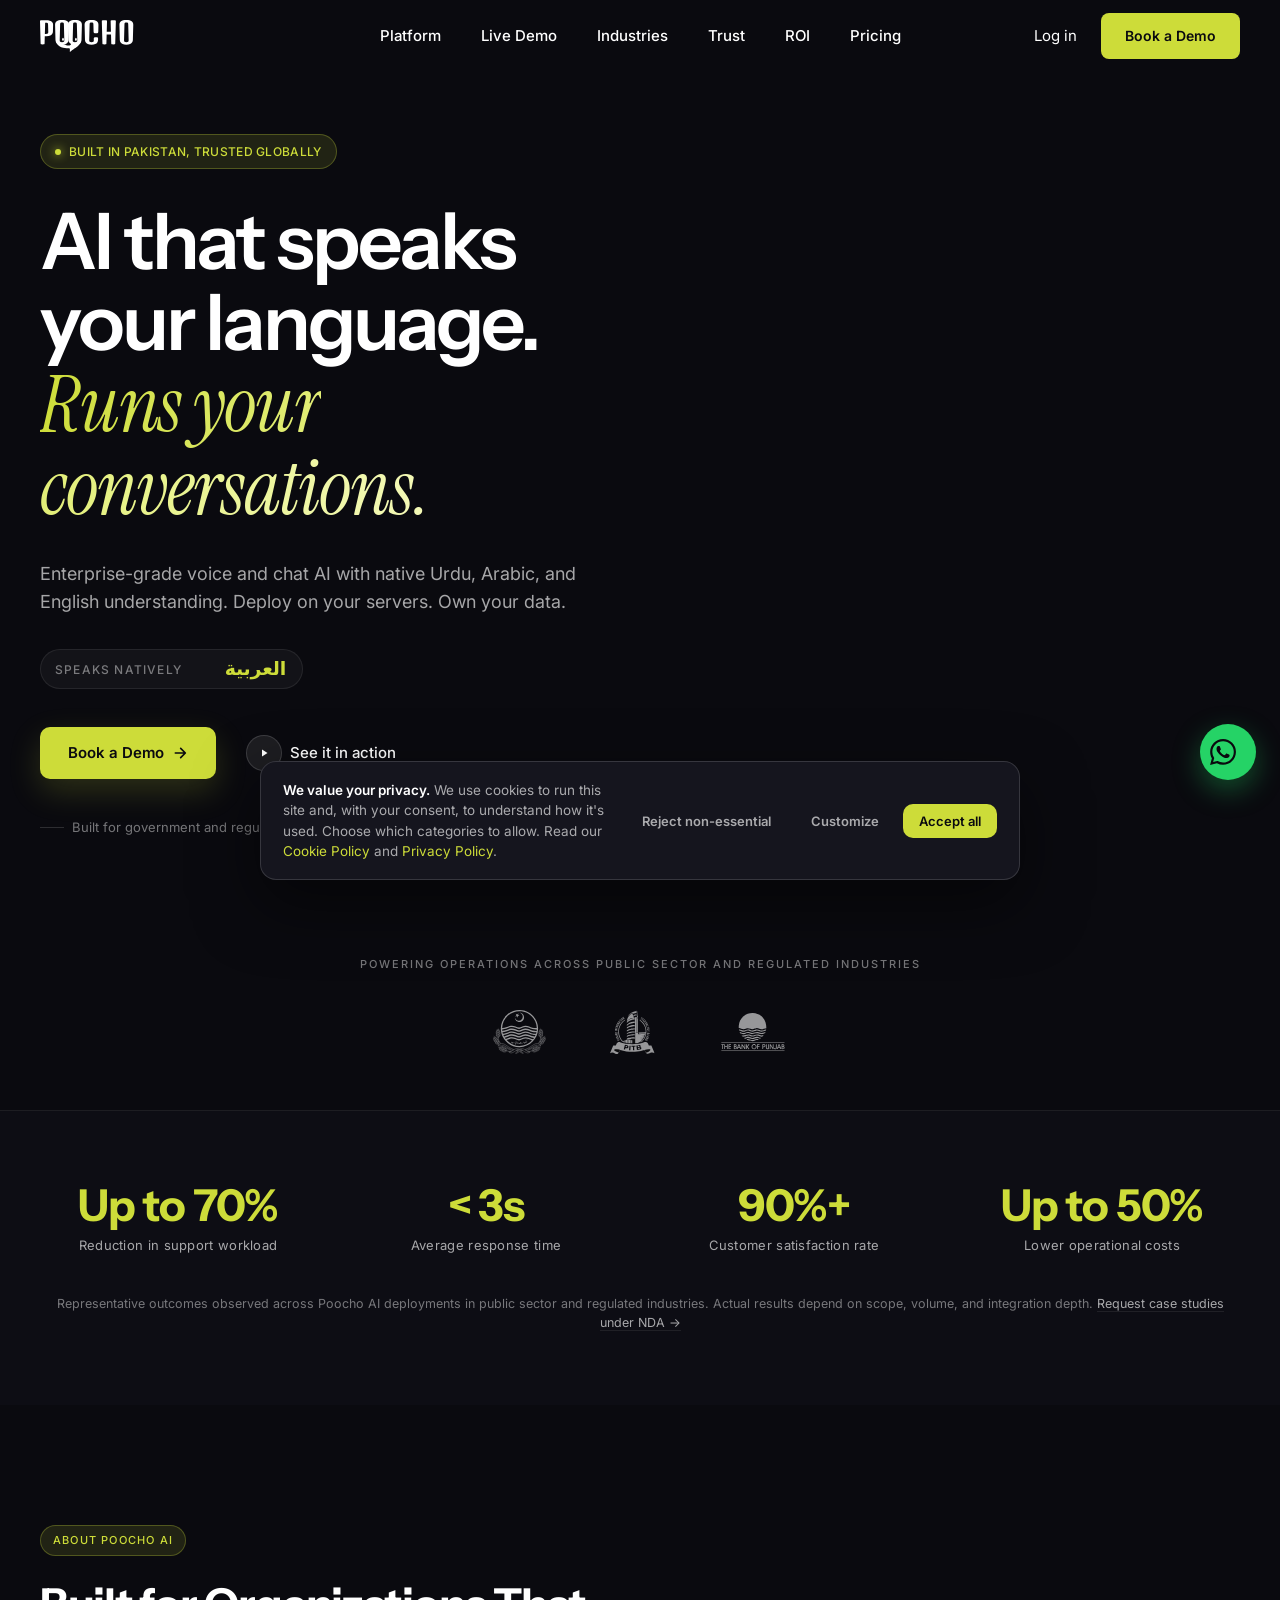
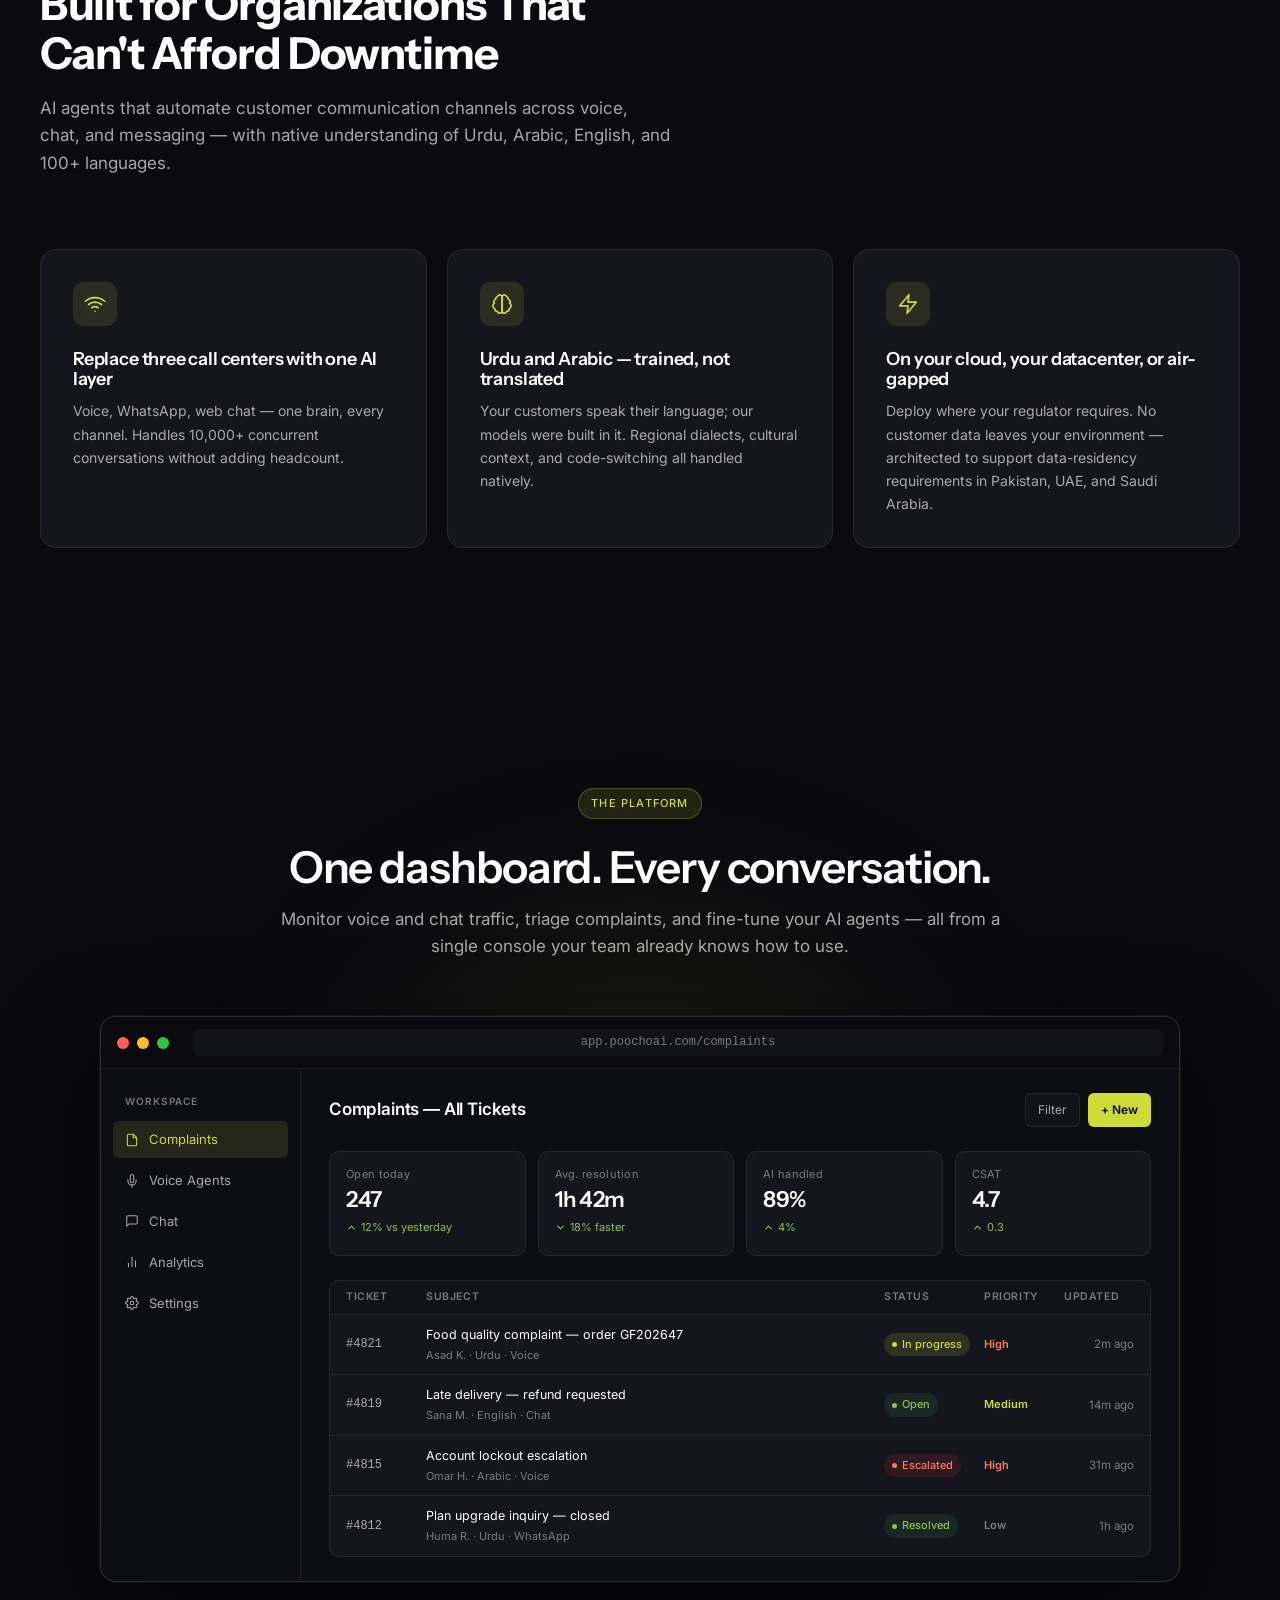
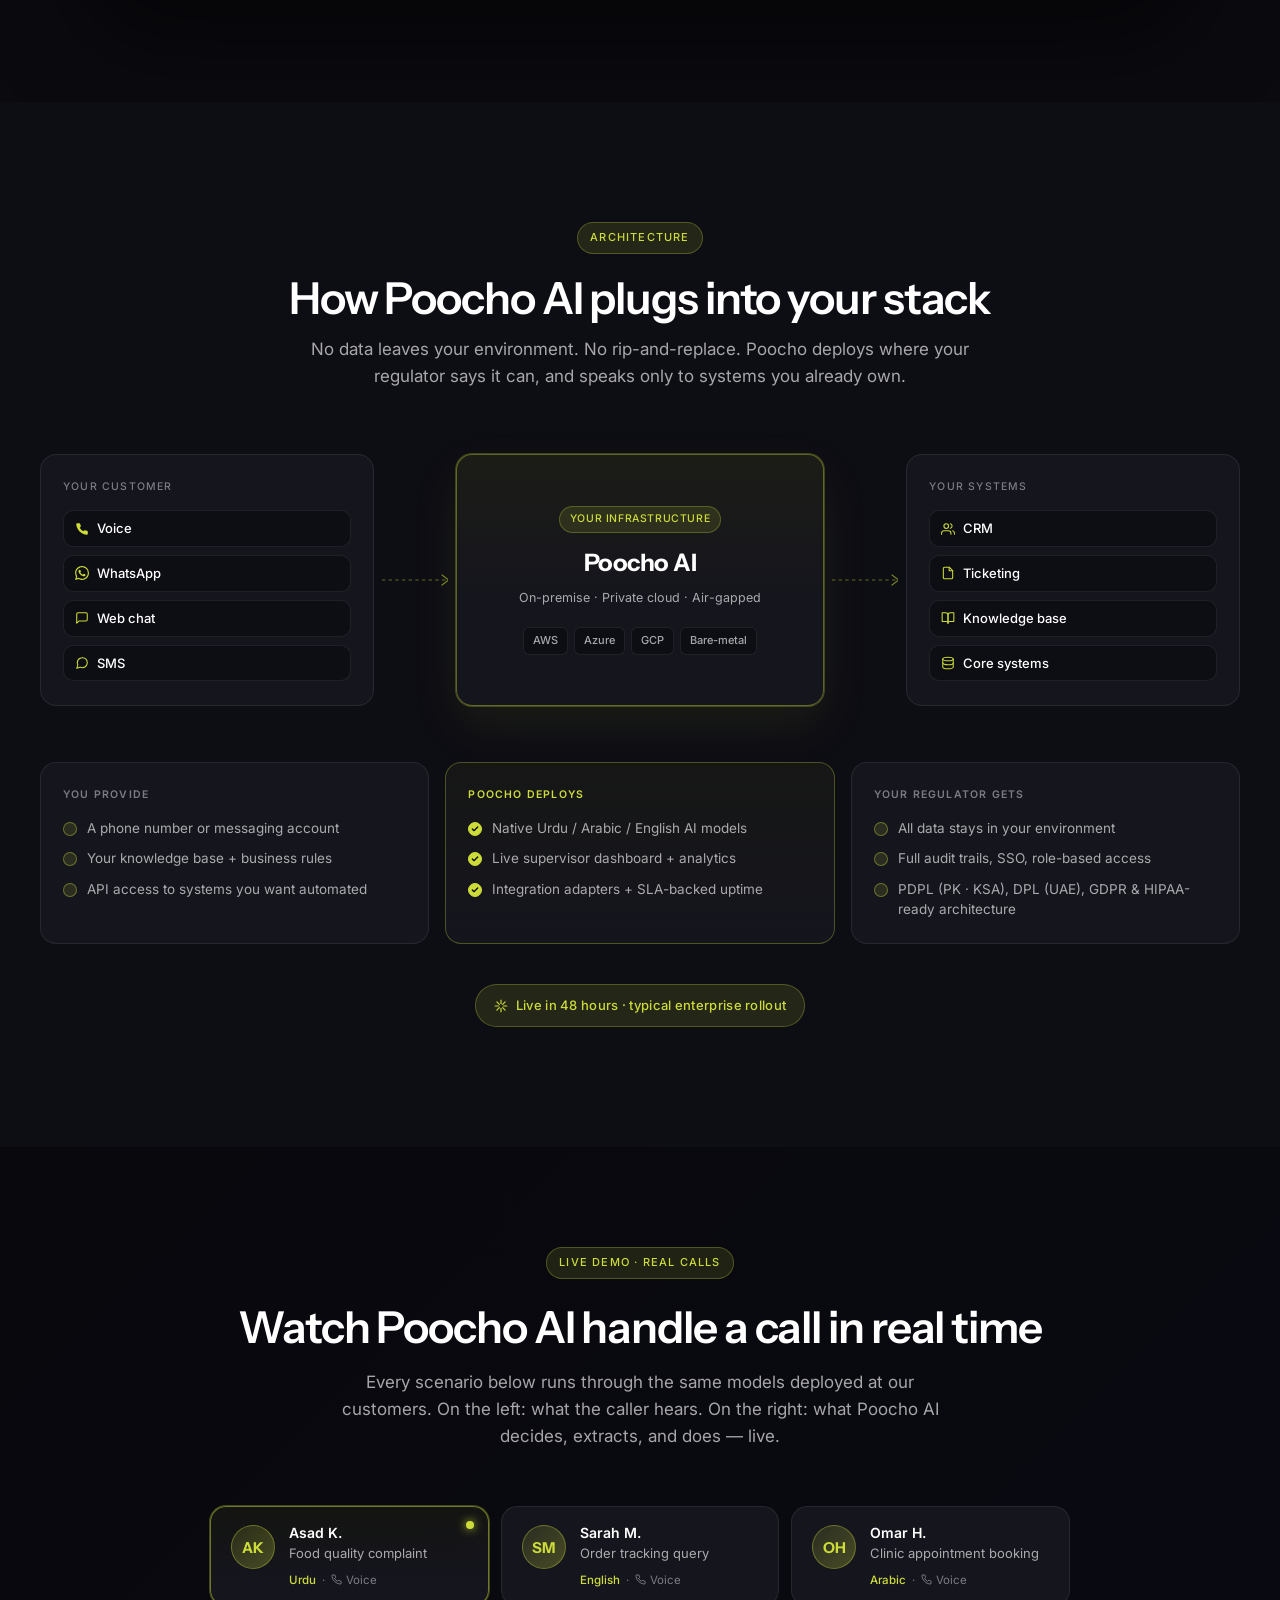
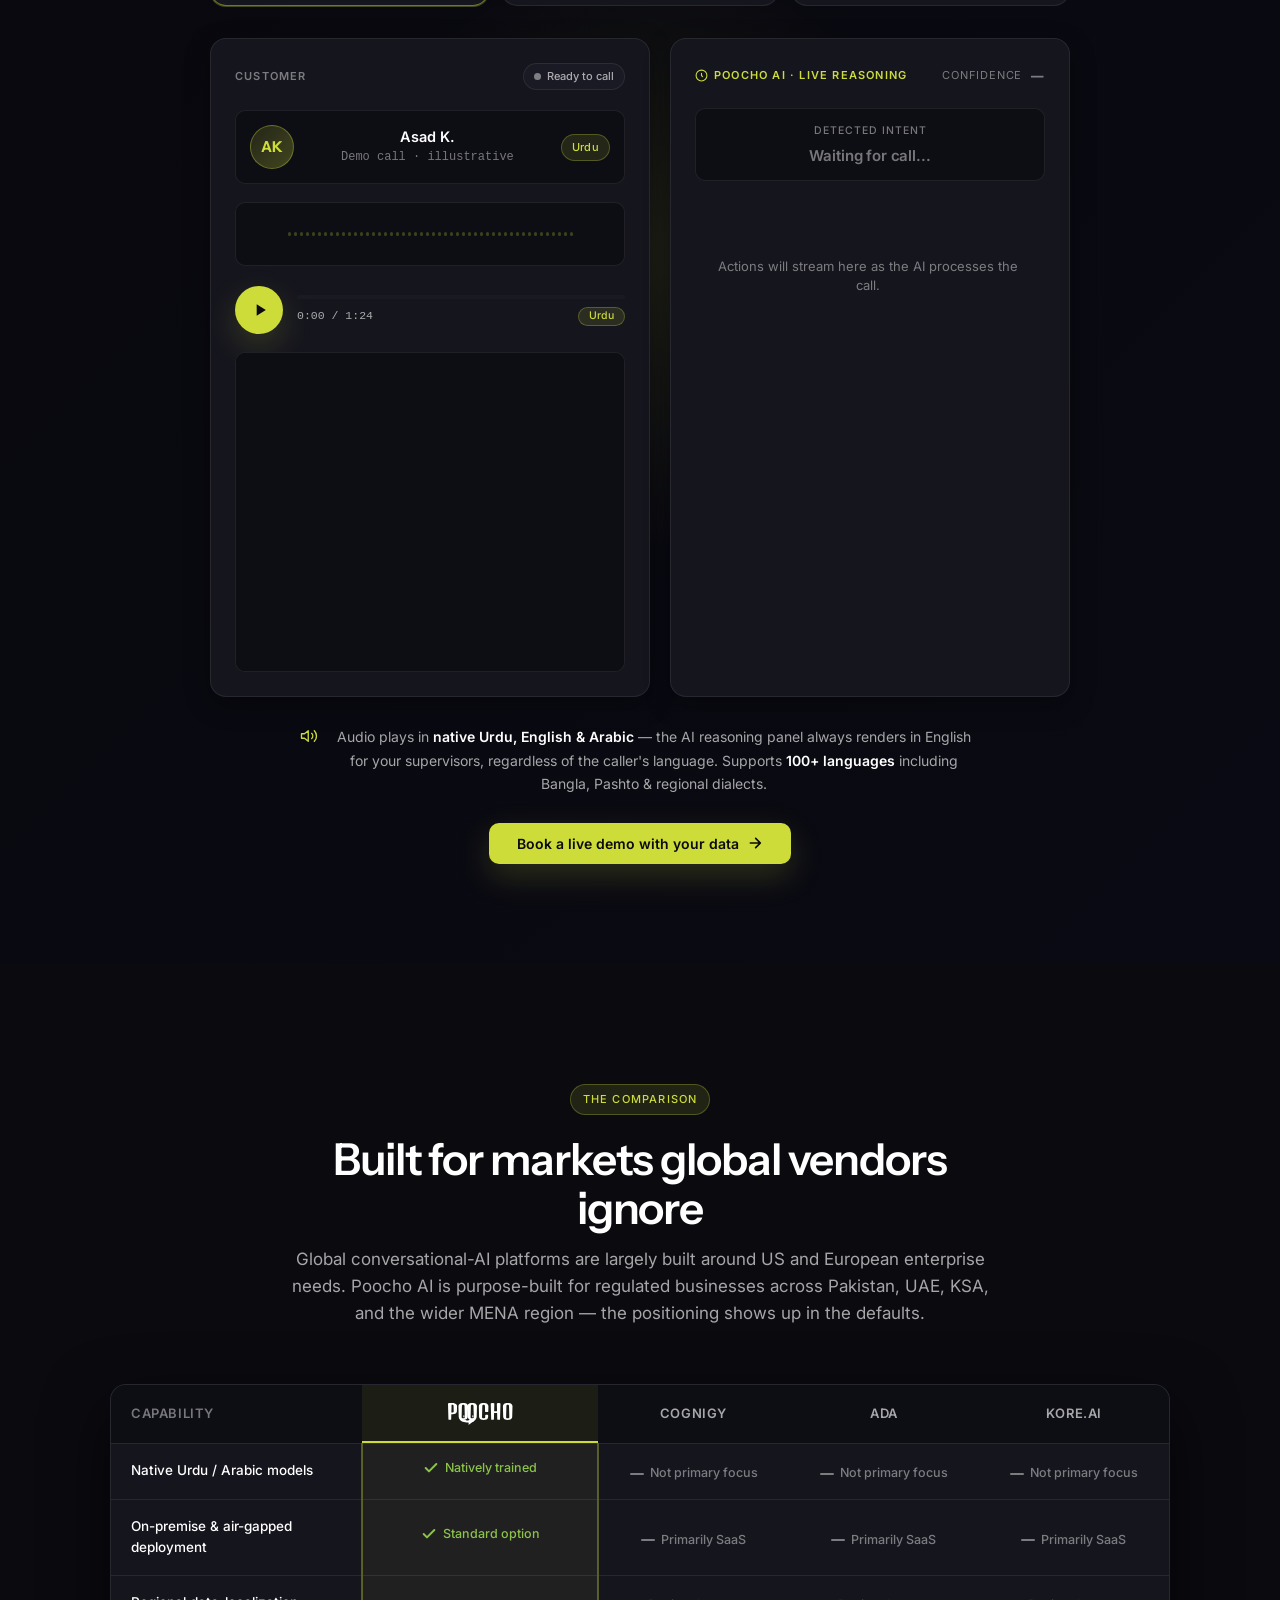
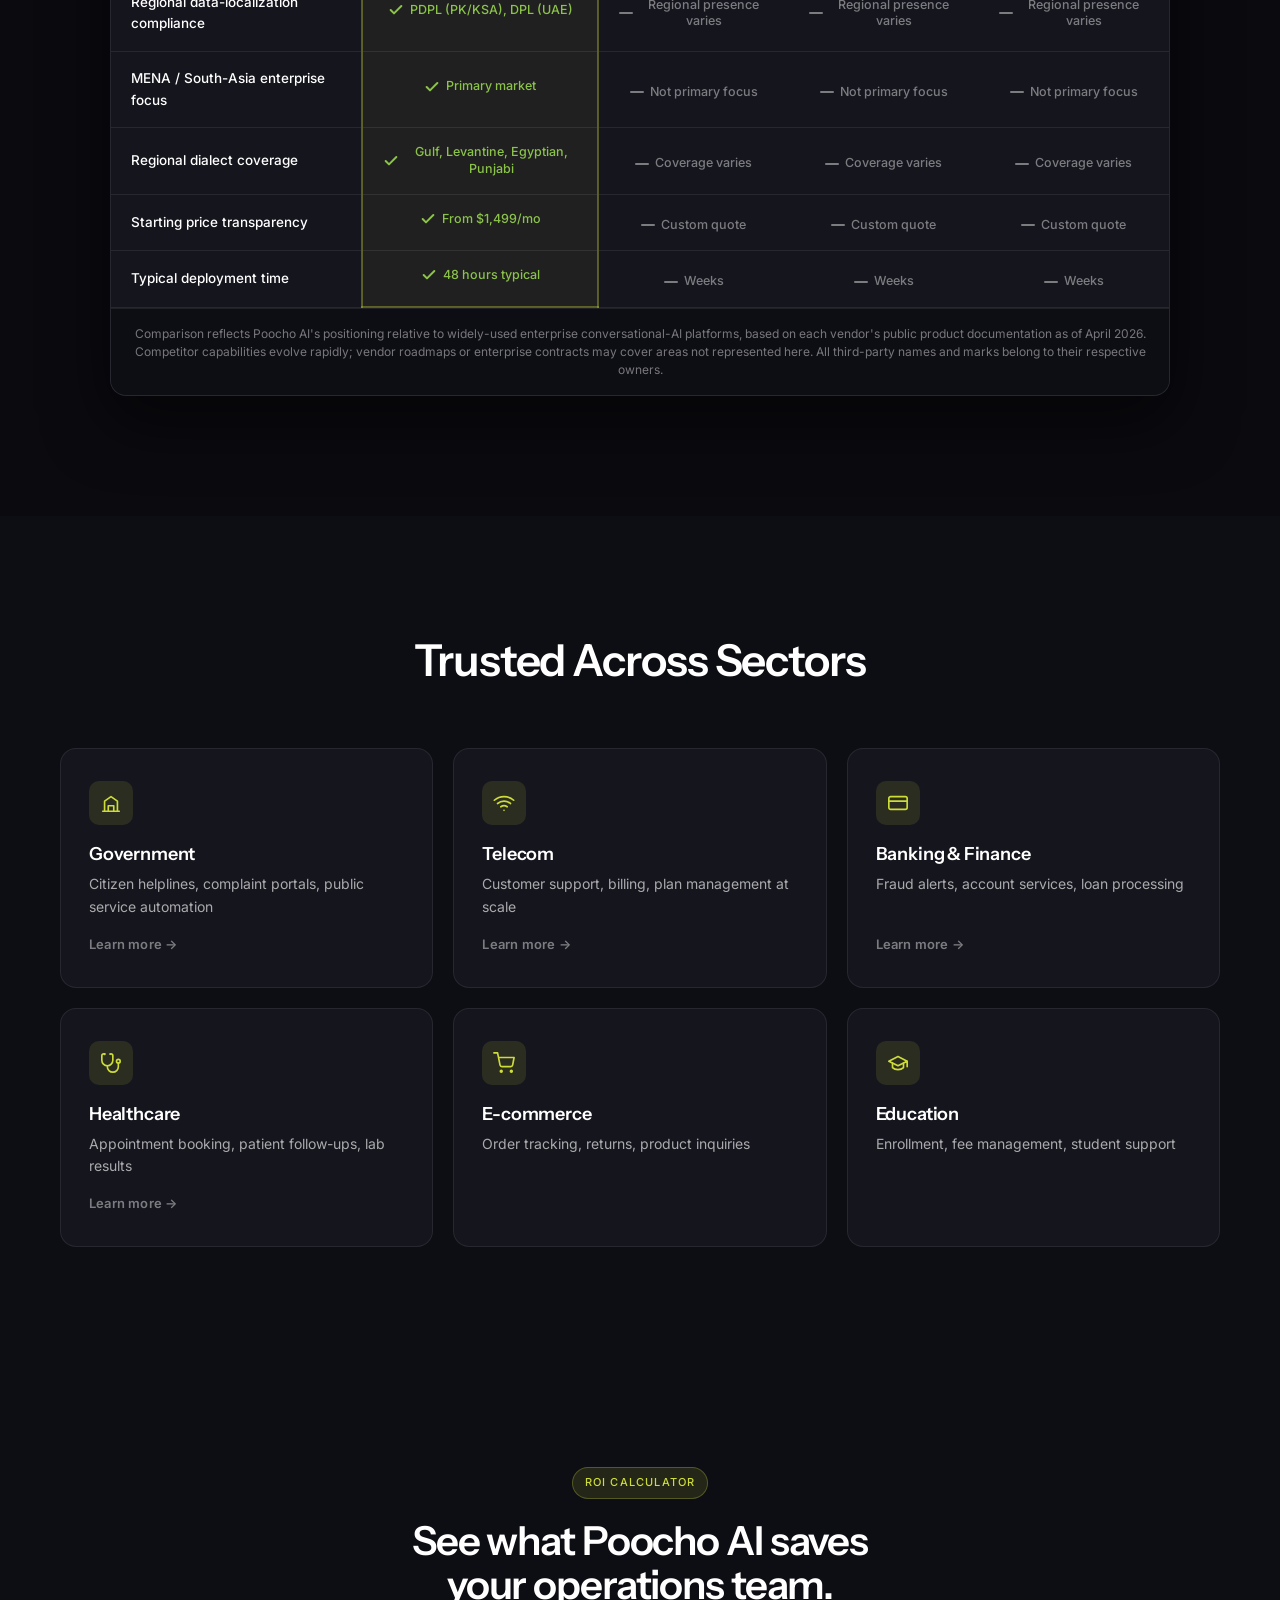
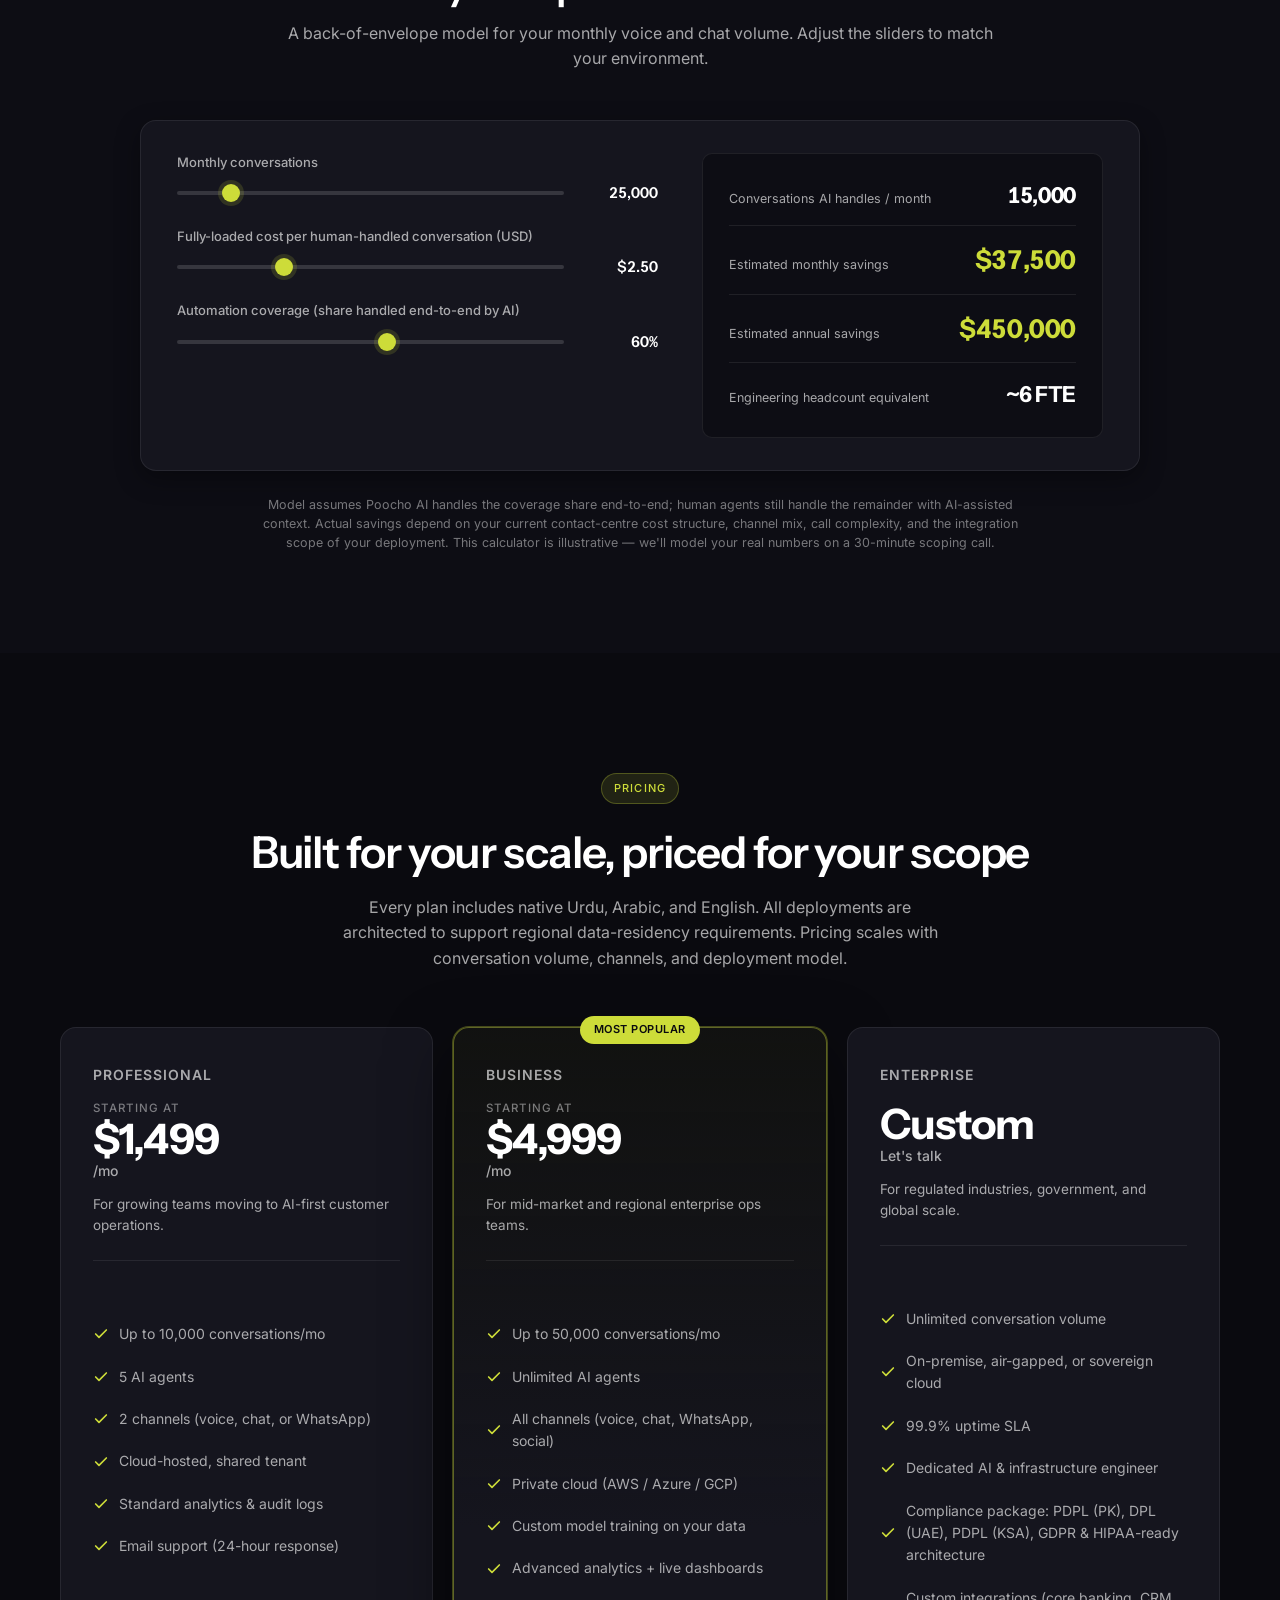
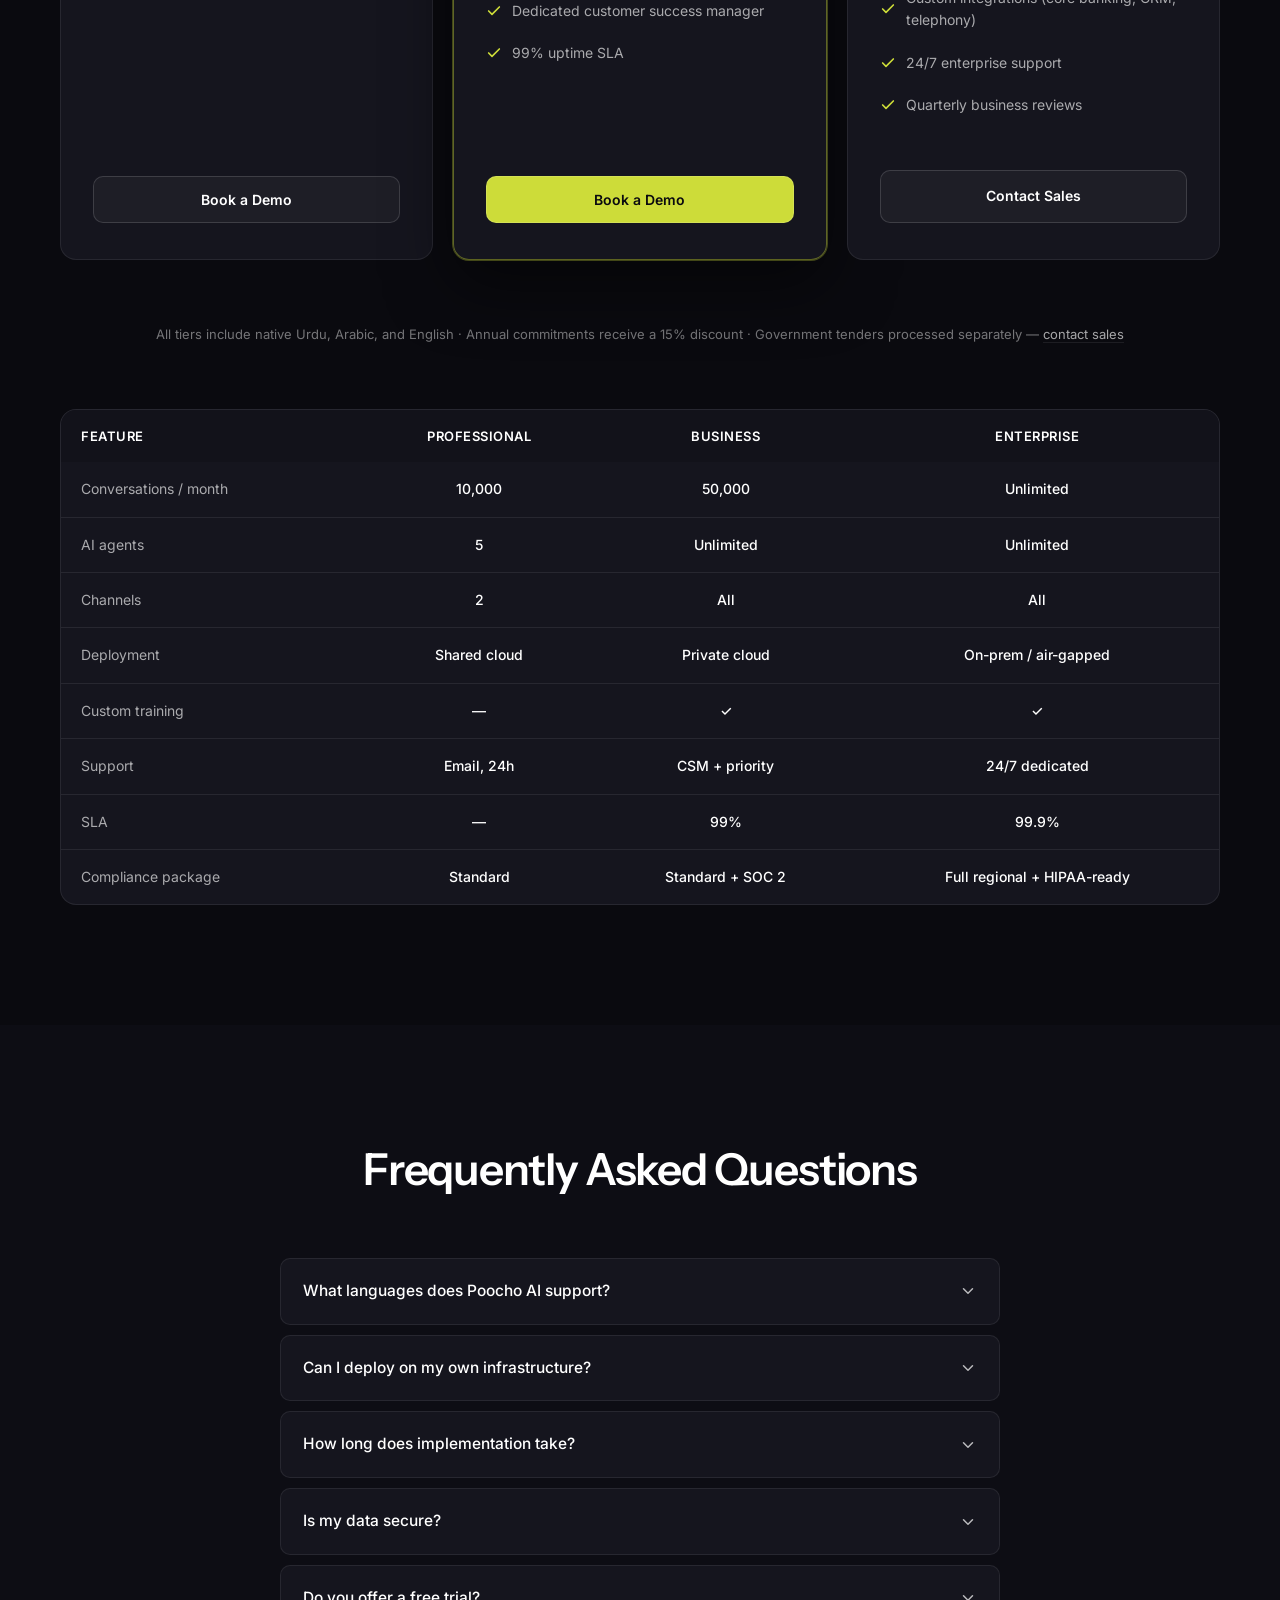
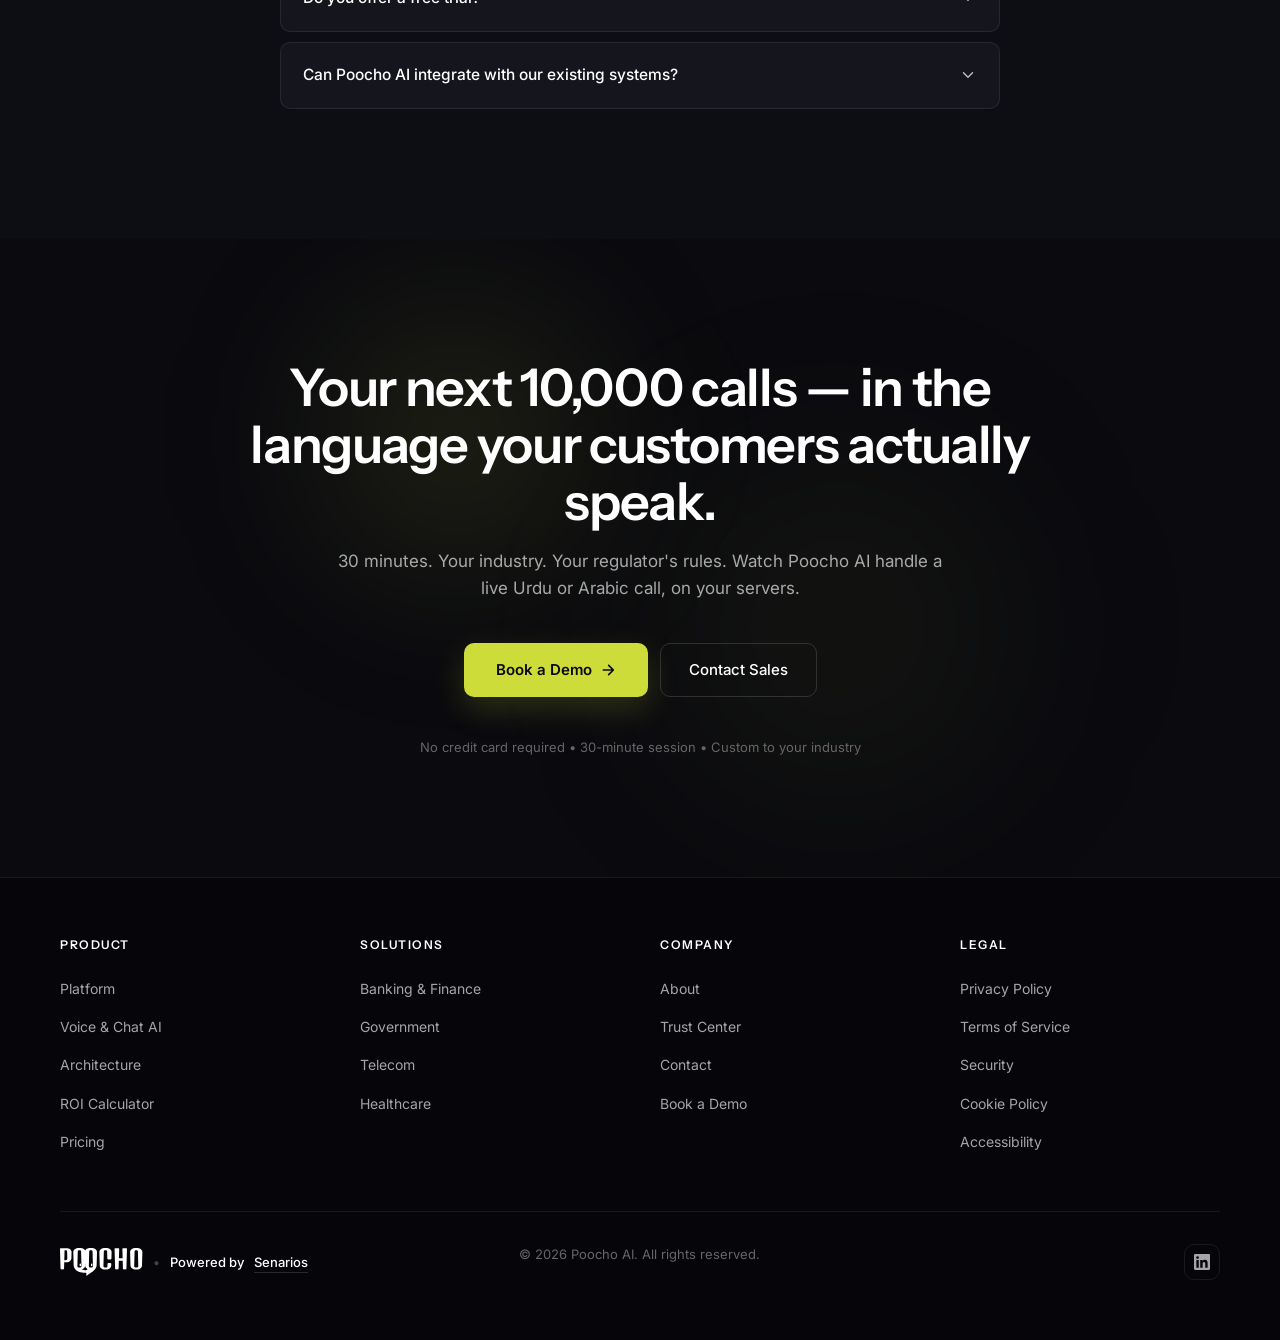
==== commit 28ee37b0: "Architecture pillars: align bullet circles to text cap-height Old: position: absolute with top: 7px " ====
--- a/index.html
+++ b/index.html
@@ -1273,20 +1273,22 @@
             font-size: 13.5px;
             color: var(--text-secondary);
             line-height: 1.5;
-            padding-left: 20px;
-            position: relative;
+            display: flex;
+            align-items: flex-start;
+            gap: 10px;
         }
 
         .arch-pillar-list li::before {
             content: '';
-            position: absolute;
-            left: 0;
-            top: 7px;
+            flex-shrink: 0;
             width: 12px;
             height: 12px;
             border-radius: 50%;
             background: var(--accent-dim);
             border: 1px solid rgba(205, 220, 57, 0.4);
+            /* Aligns the dot's vertical centre with the first line's
+               cap-height instead of sitting on the line baseline */
+            margin-top: 4px;
         }
 
         .arch-pillar-highlight .arch-pillar-list li::before {
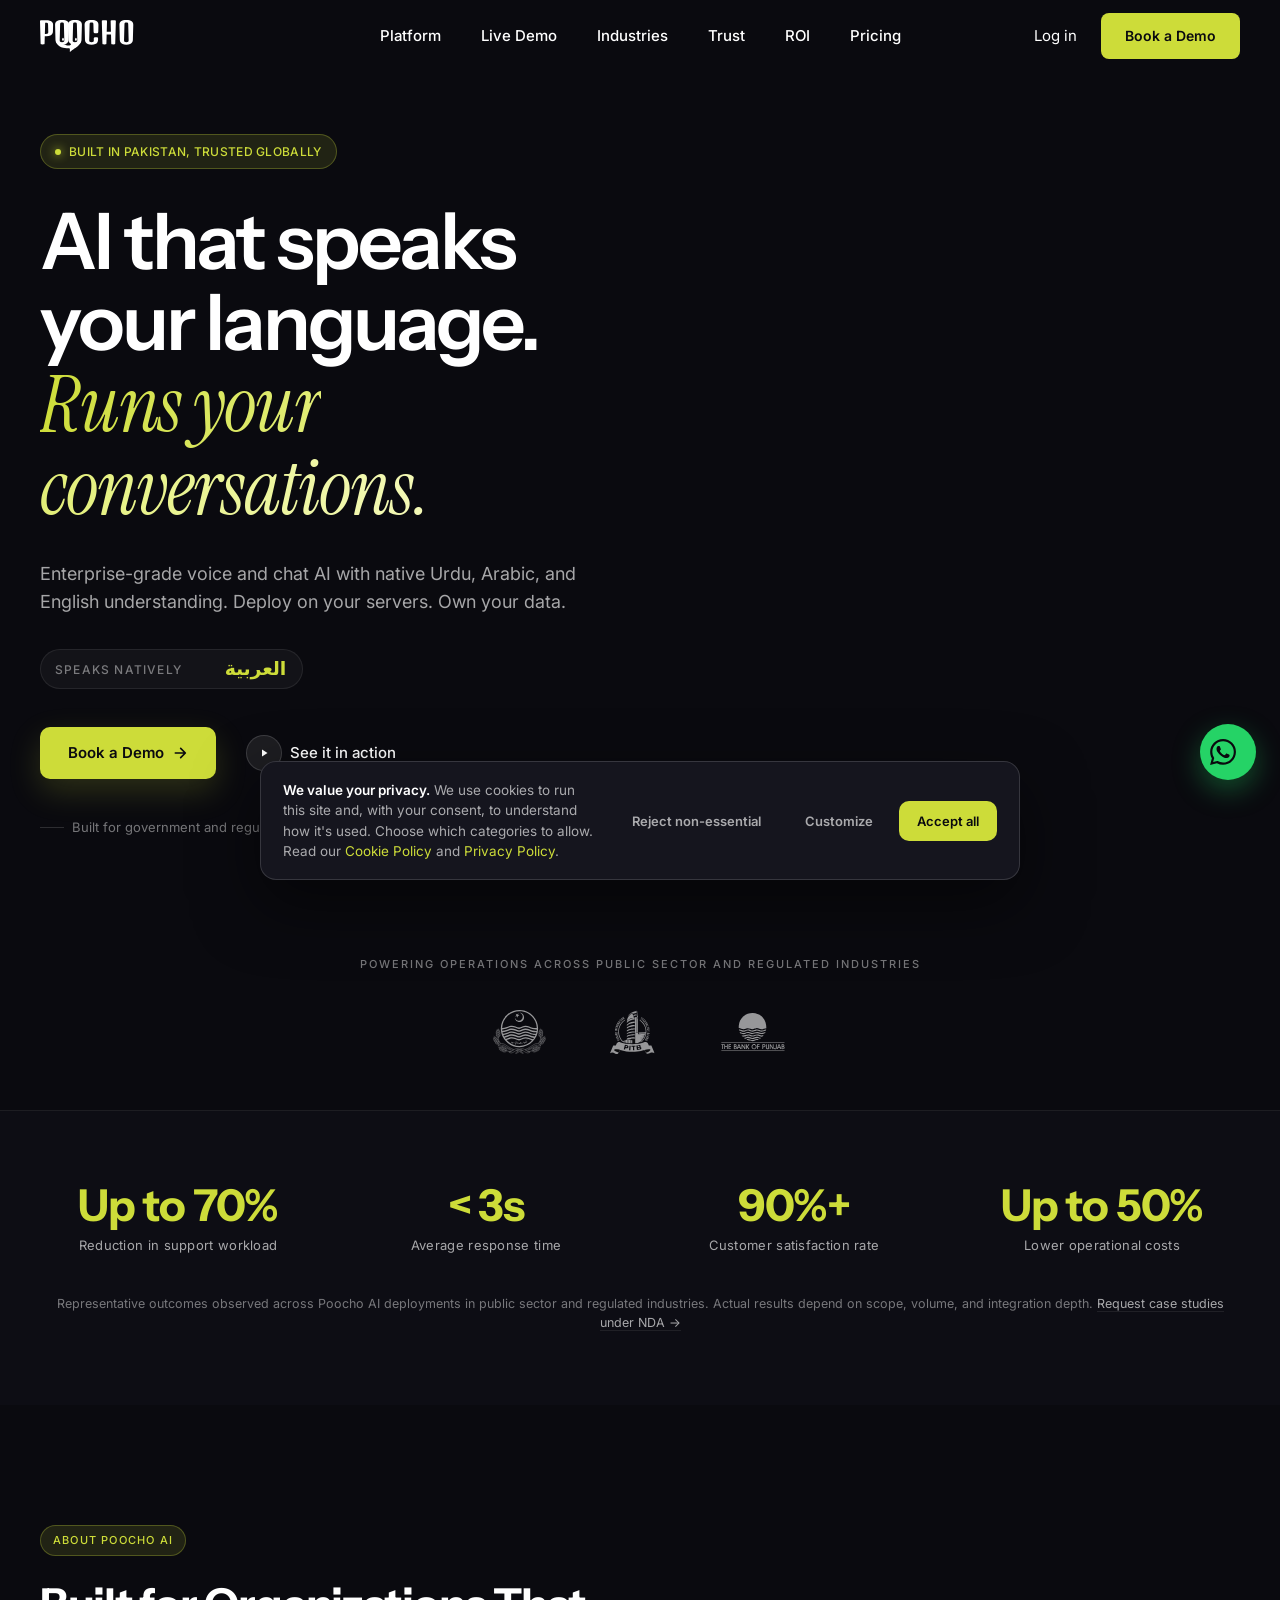
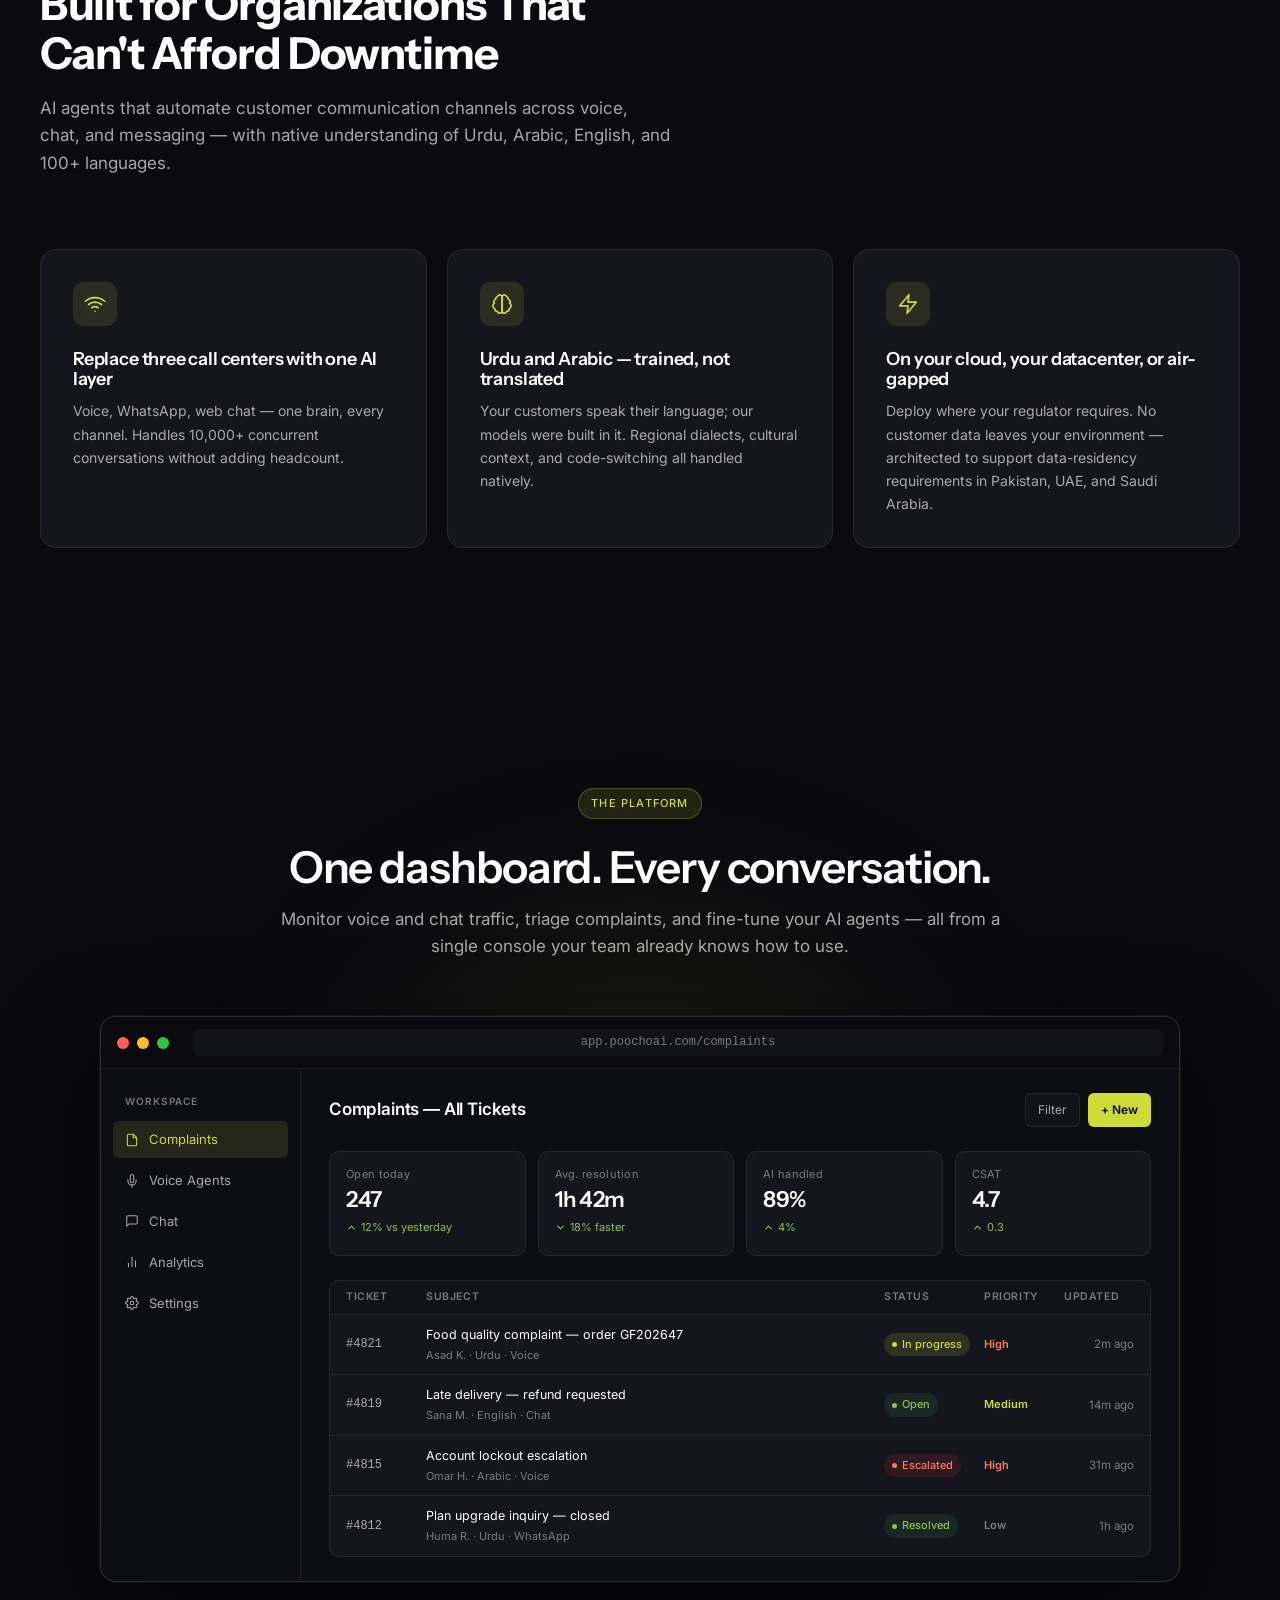
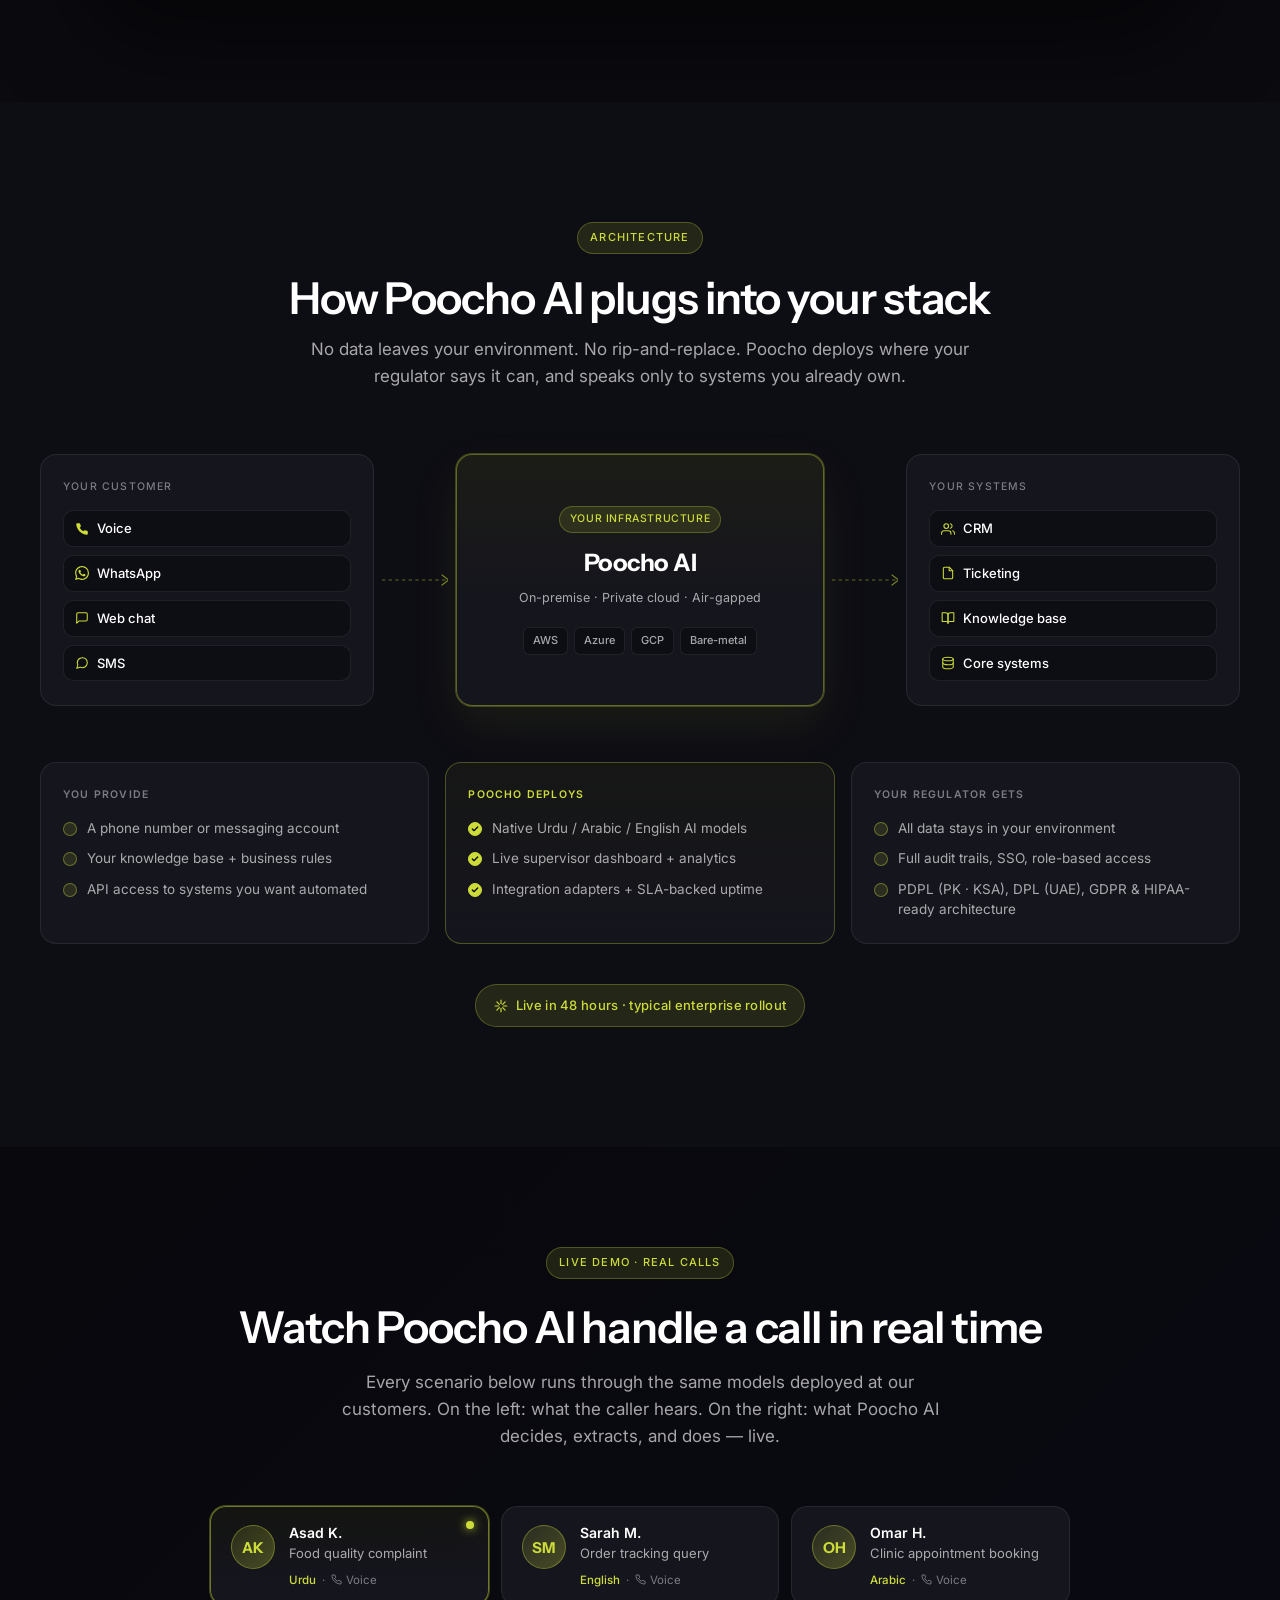
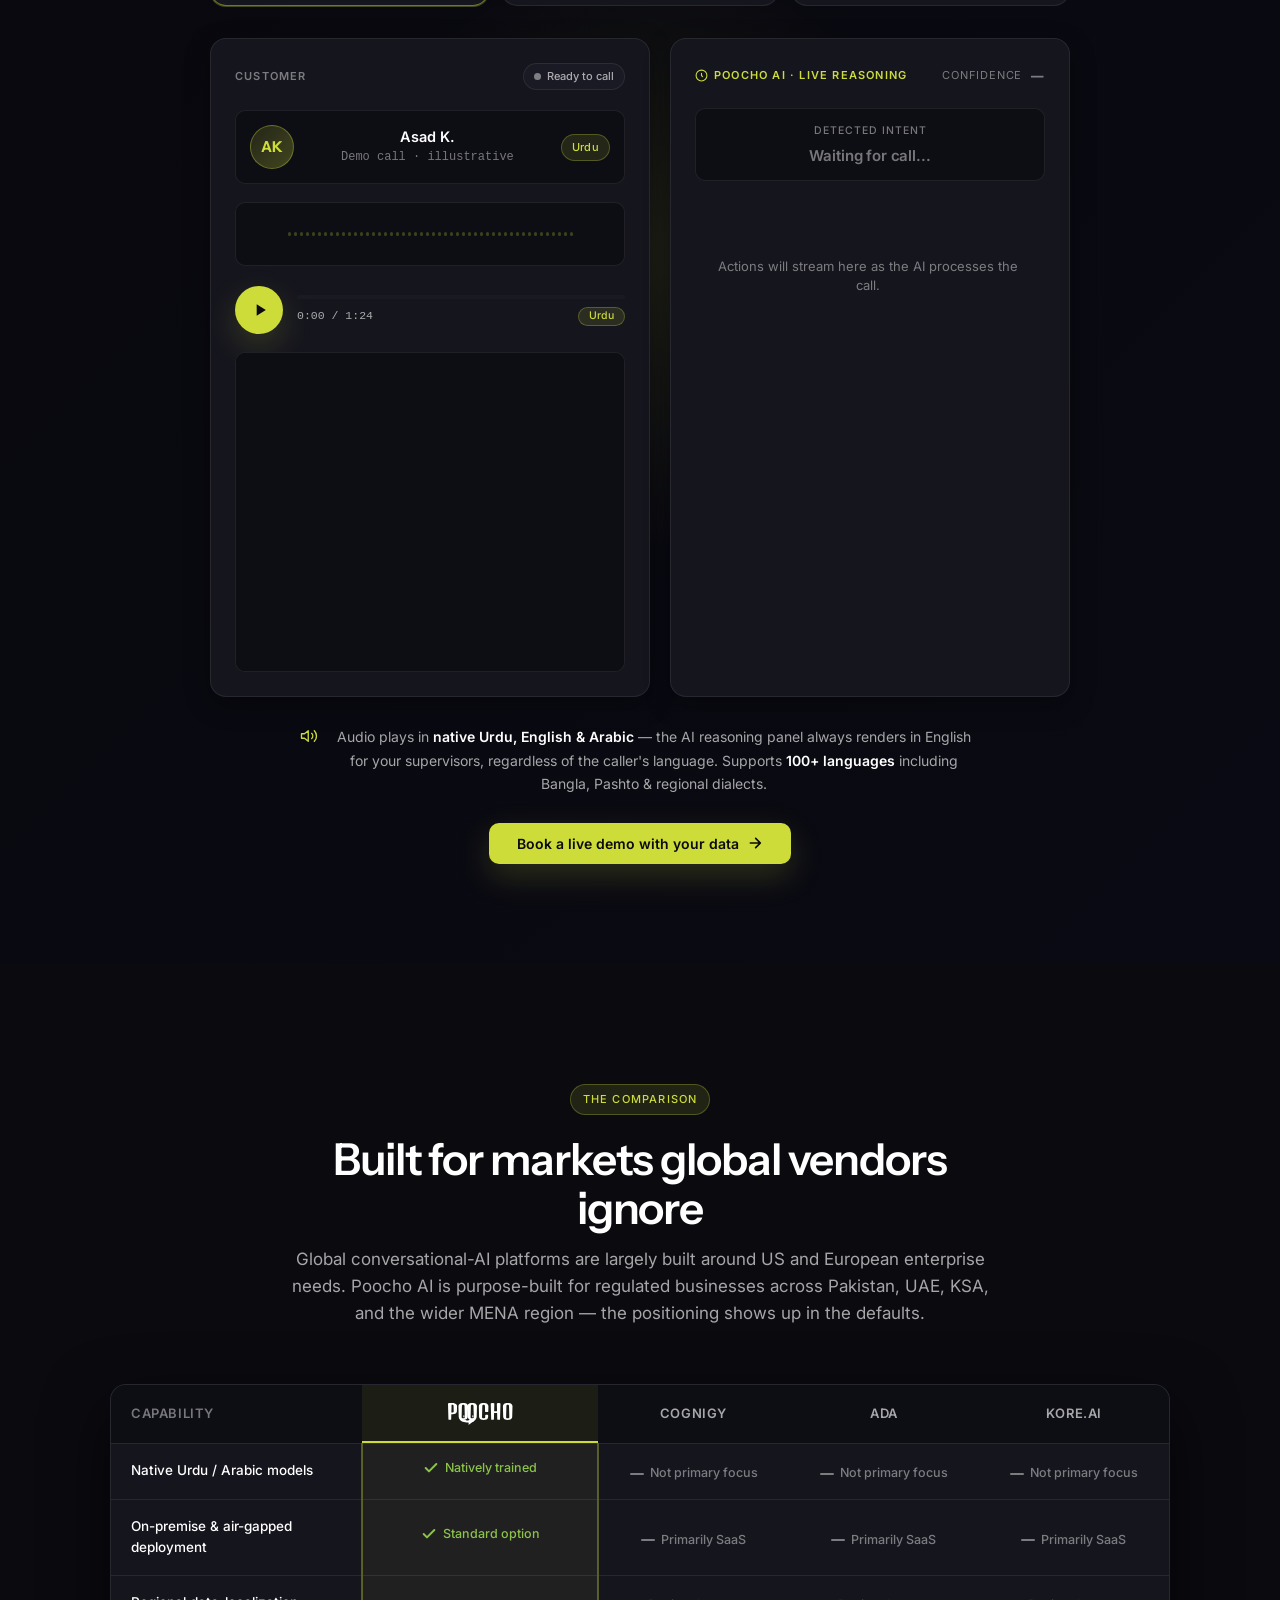
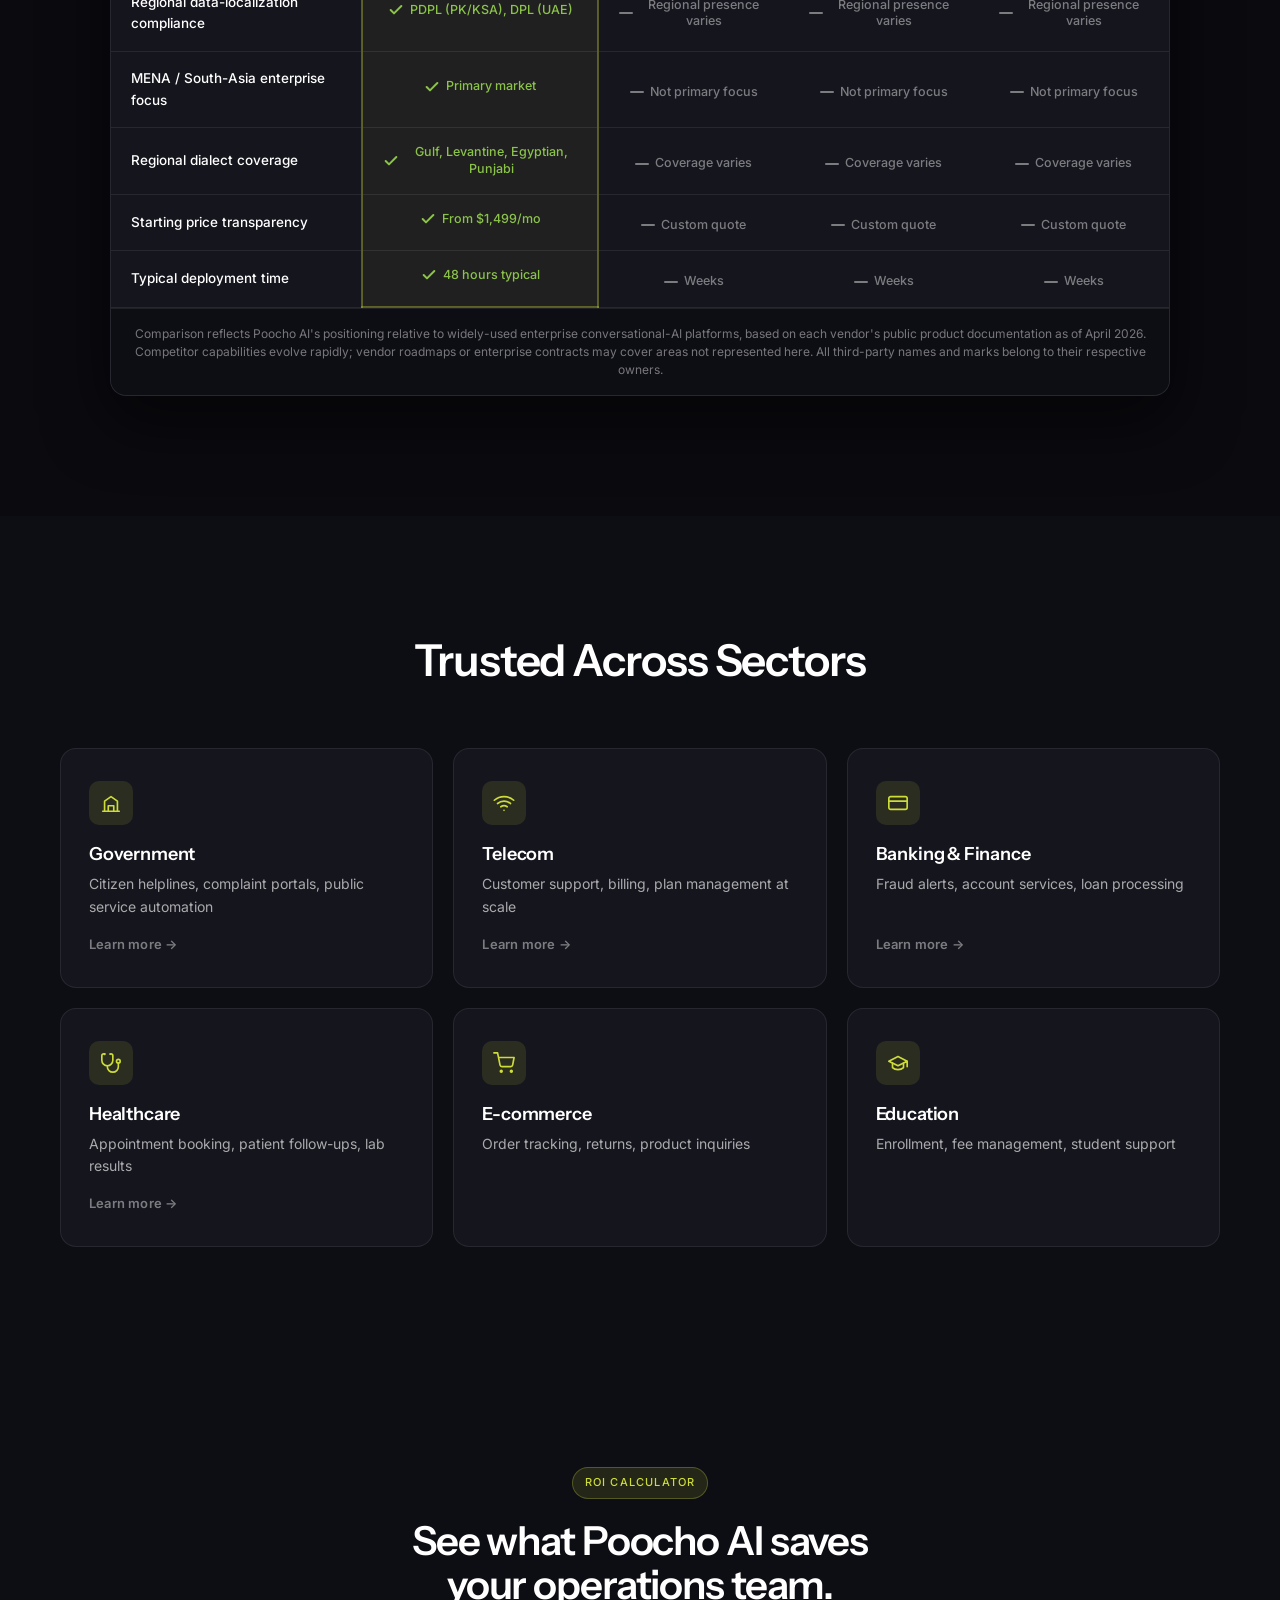
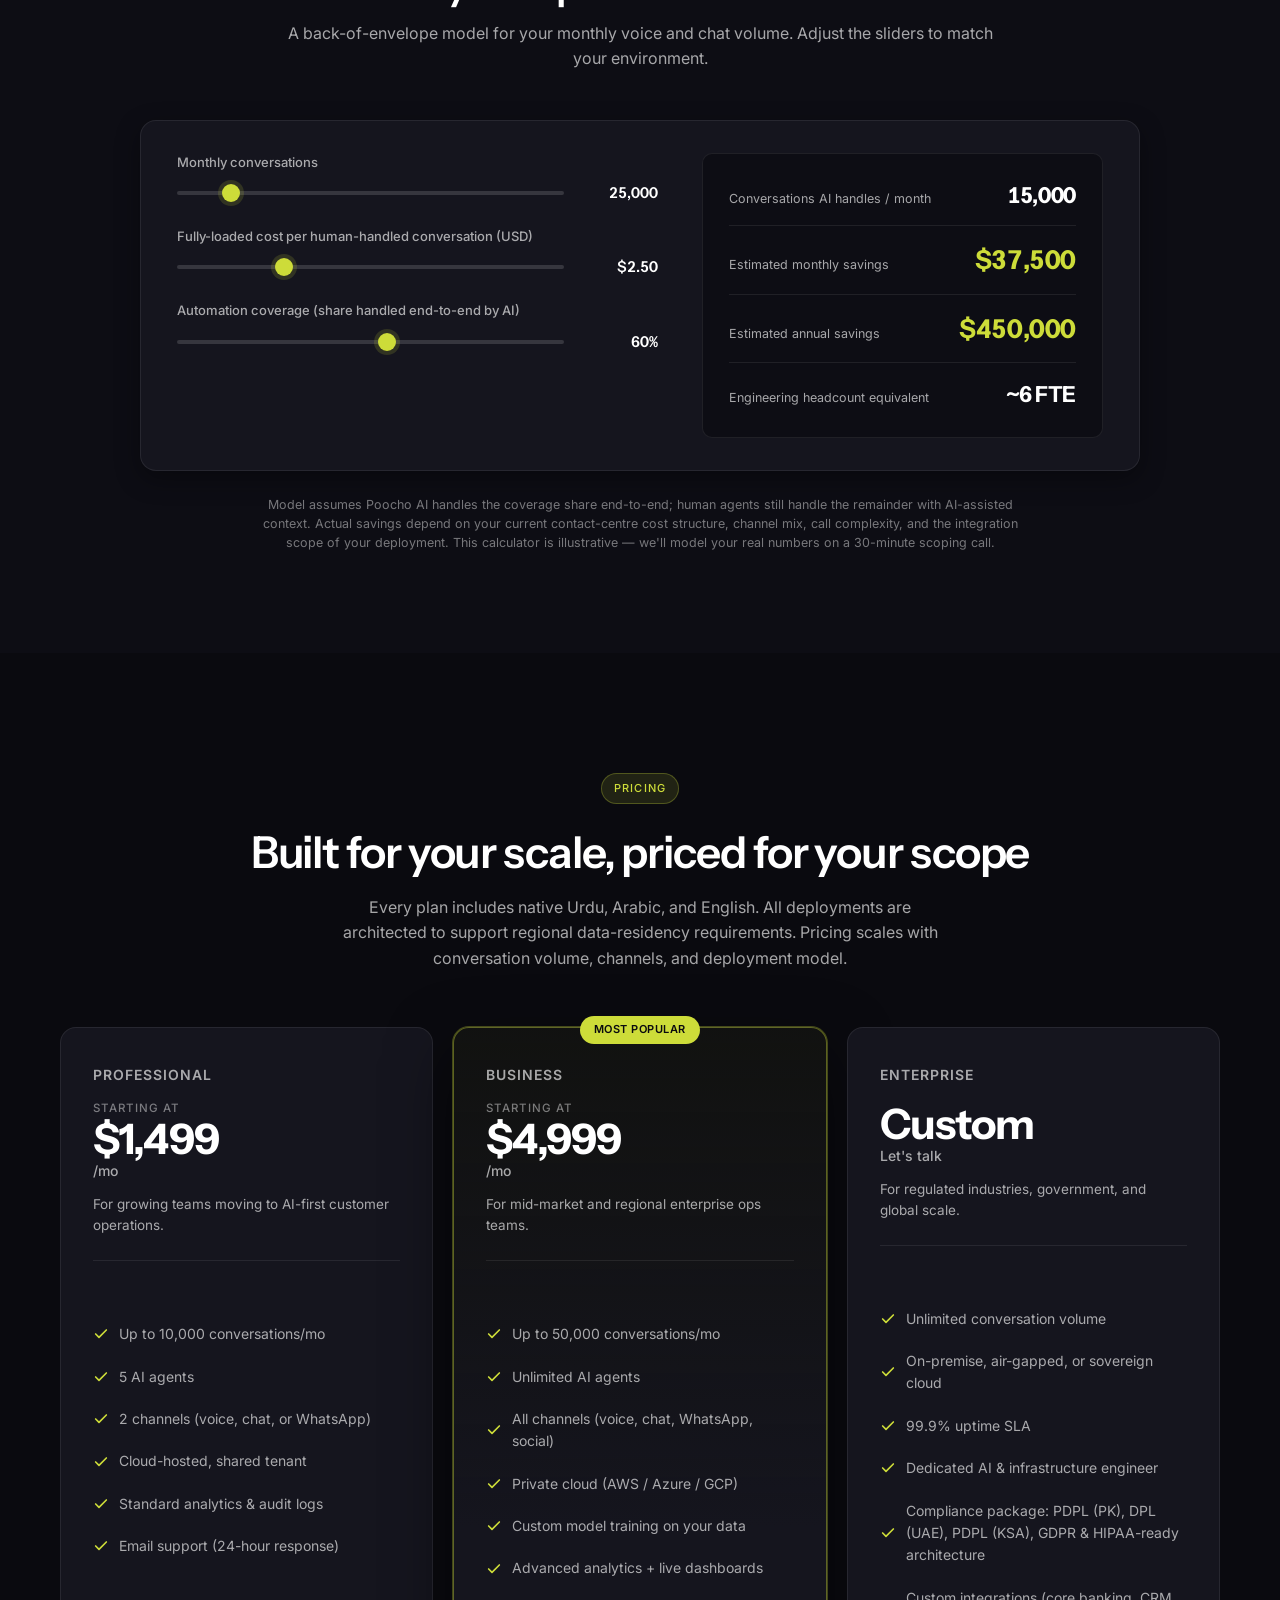
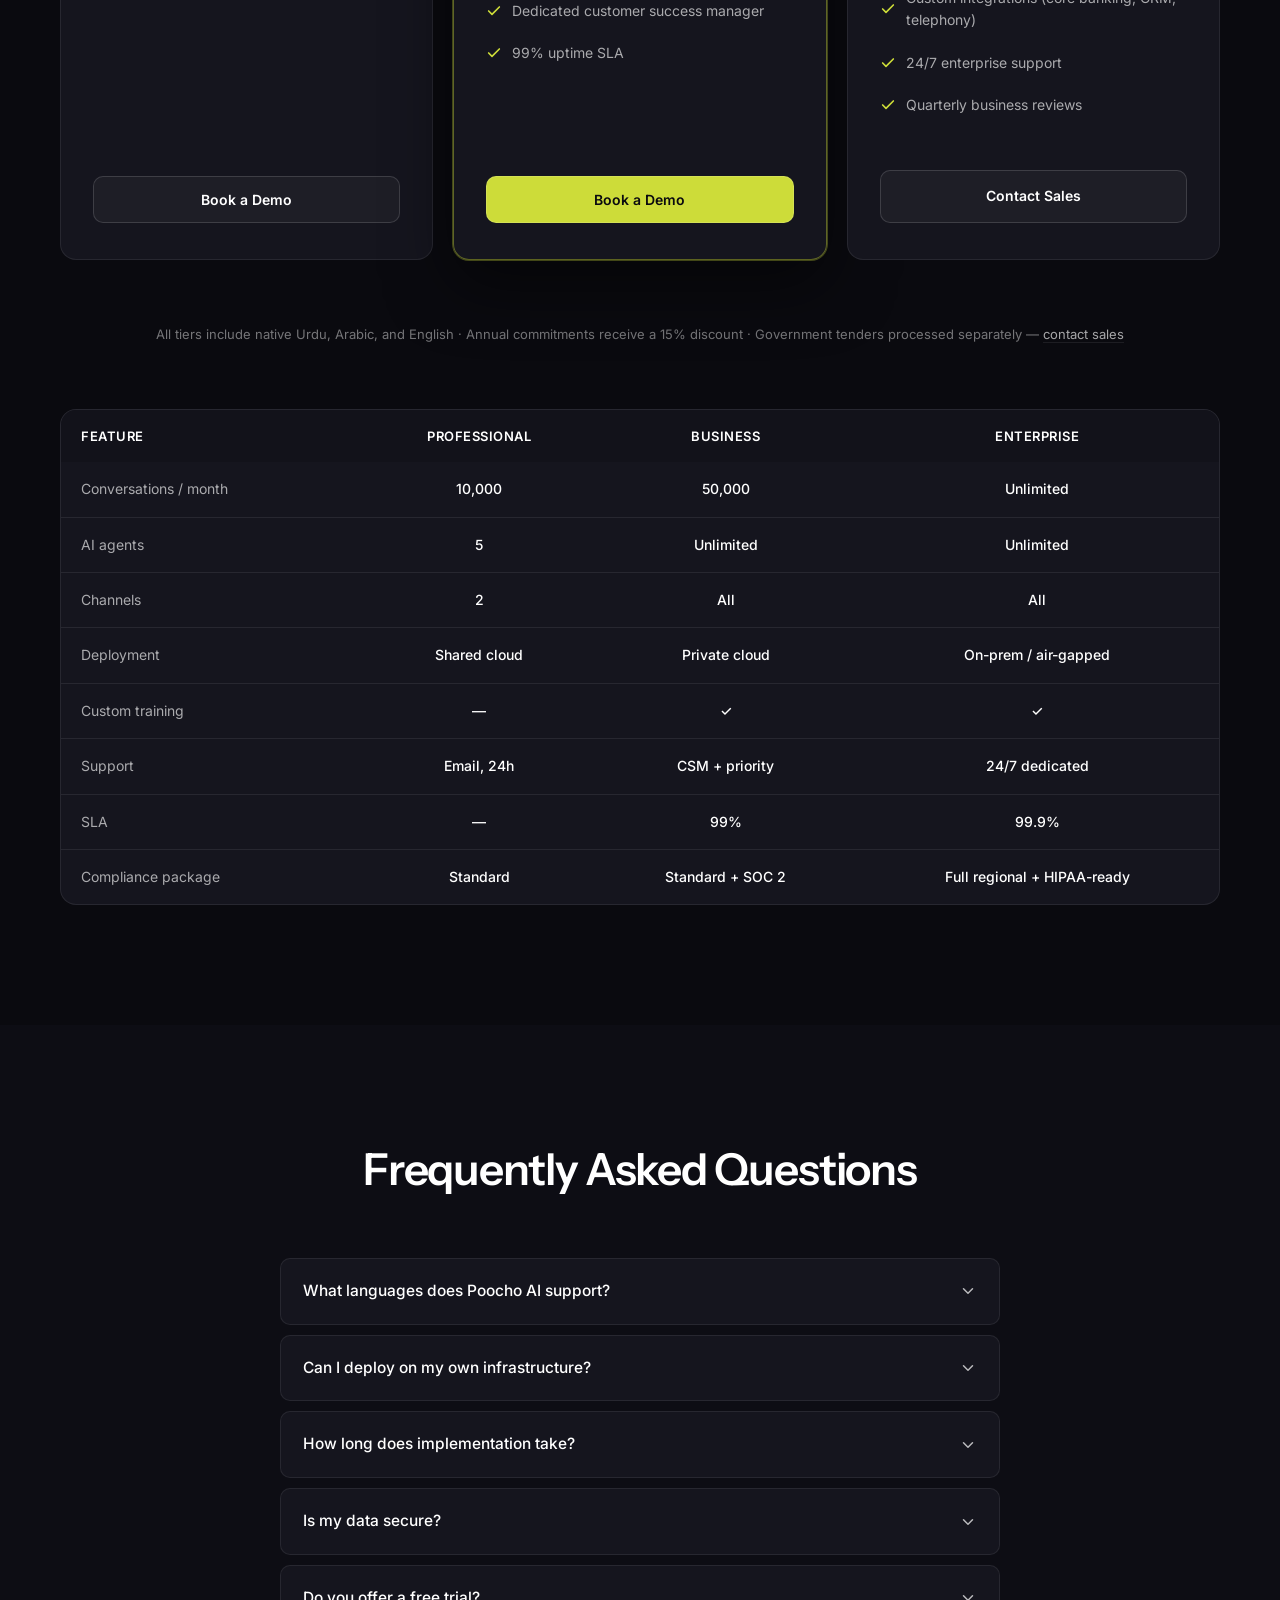
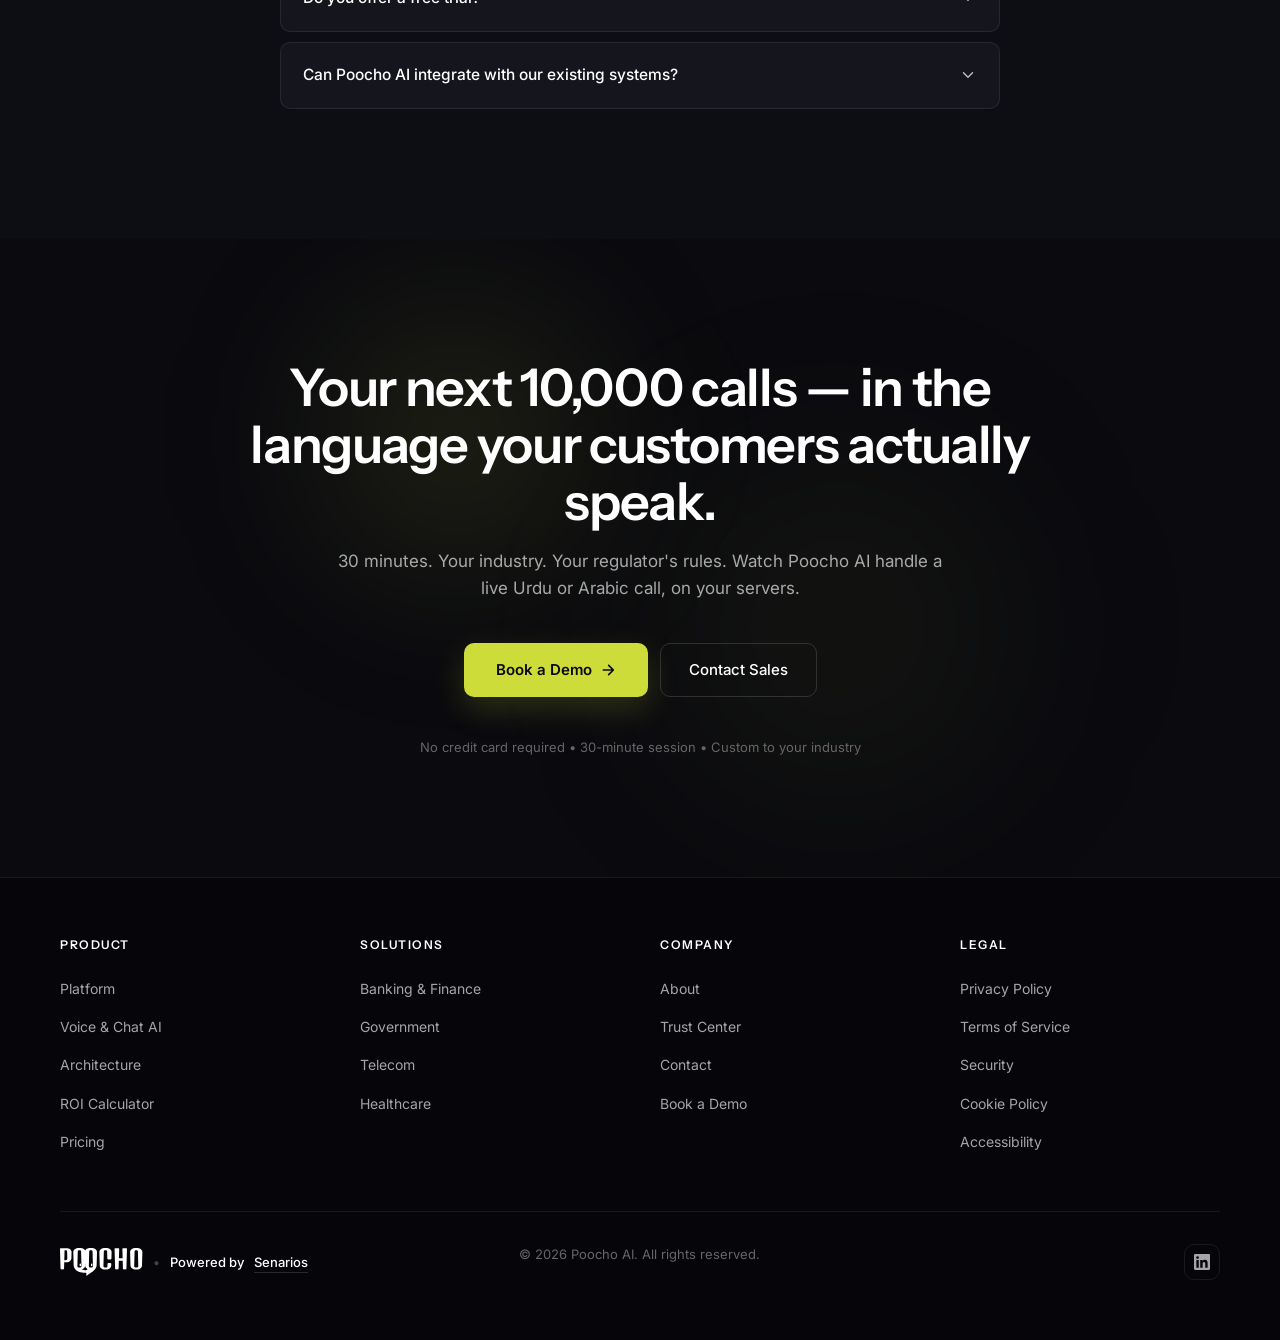
==== commit f6d4ce86: "Comprehensive UI/UX polish pass — focus states, dates, CTAs, transitions Found via systematic code a" ====
--- a/index.html
+++ b/index.html
@@ -356,6 +356,11 @@
         .nav-demo:hover {
             background: var(--accent-hover);
         }
+        .nav-demo:focus-visible,
+        .nav-login:focus-visible {
+            outline: 3px solid rgba(255, 255, 255, 0.85);
+            outline-offset: 3px;
+        }
 
         .hamburger {
             display: none;
@@ -584,7 +589,7 @@
             font-weight: 600;
             font-size: 15px;
             cursor: pointer;
-            transition: all 0.2s ease;
+            transition: background 0.2s ease, transform 0.2s ease, box-shadow 0.2s ease;
             box-shadow: var(--shadow-accent);
             text-decoration: none;
             display: inline-flex;
@@ -597,6 +602,10 @@
             background: var(--accent-hover);
             box-shadow: 0 16px 40px rgba(205, 220, 57, 0.28);
             transform: translateY(-2px);
+        }
+        .btn-primary:focus-visible {
+            outline: 3px solid rgba(255, 255, 255, 0.85);
+            outline-offset: 3px;
         }
 
         .btn-secondary {
@@ -608,7 +617,7 @@
             font-weight: 500;
             font-size: 15px;
             cursor: pointer;
-            transition: all 0.2s ease;
+            transition: color 0.2s ease;
             text-decoration: none;
             display: inline-flex;
             align-items: center;
@@ -617,6 +626,11 @@
 
         .btn-secondary:hover {
             color: var(--accent);
+        }
+        .btn-secondary:focus-visible {
+            outline: 2px solid var(--accent);
+            outline-offset: 3px;
+            border-radius: var(--r-md);
         }
 
         .btn-secondary .play-icon {
@@ -628,7 +642,7 @@
             border-radius: 50%;
             background: rgba(255, 255, 255, 0.08);
             border: 1px solid rgba(255, 255, 255, 0.14);
-            transition: all 0.2s ease;
+            transition: background 0.2s ease, border-color 0.2s ease;
         }
 
         .btn-secondary:hover .play-icon {
@@ -844,7 +858,7 @@
             border-radius: var(--r-lg);
             padding: 32px;
             position: relative;
-            transition: all 0.3s ease;
+            transition: border-color 0.3s ease, transform 0.3s ease, box-shadow 0.3s ease;
         }
 
         .value-card:hover {
@@ -3049,7 +3063,7 @@
     border-radius: var(--r-lg);
     padding: 32px 28px;
     text-align: left;
-    transition: all 0.3s ease;
+    transition: border-color 0.3s ease, transform 0.3s ease, box-shadow 0.3s ease;
     border: 1px solid var(--border);
     text-decoration: none;
     color: inherit;
@@ -3312,12 +3326,16 @@
     font-size: 14px;
     width: 100%;
     margin-top: 16px;
-    transition: all 0.2s ease;
+    transition: background 0.2s ease, border-color 0.2s ease, color 0.2s ease;
     font-family: inherit;
     text-decoration: none;
     display: block;
     text-align: center;
     box-sizing: border-box;
+  }
+  .pricing-btn:focus-visible {
+    outline: 2px solid var(--accent);
+    outline-offset: 3px;
   }
 
   .pricing-btn:hover {
@@ -3585,7 +3603,7 @@
     cursor: pointer;
     font-size: 15px;
     font-weight: 600;
-    transition: all 0.2s ease;
+    transition: background 0.2s ease, transform 0.2s ease, box-shadow 0.2s ease;
     text-decoration: none;
     display: inline-flex;
     align-items: center;
@@ -3598,6 +3616,10 @@
     background: var(--accent-hover);
     box-shadow: 0 16px 40px rgba(205, 220, 57, 0.28);
     transform: translateY(-2px);
+  }
+  .btn-lime:focus-visible {
+    outline: 3px solid rgba(255, 255, 255, 0.85);
+    outline-offset: 3px;
   }
 
   .btn-outline {
@@ -3609,12 +3631,16 @@
     cursor: pointer;
     font-size: 15px;
     font-weight: 500;
-    transition: all 0.2s ease;
+    transition: border-color 0.2s ease, color 0.2s ease, background 0.2s ease;
     text-decoration: none;
     display: inline-flex;
     align-items: center;
     gap: 8px;
     font-family: inherit;
+  }
+  .btn-outline:focus-visible {
+    outline: 2px solid var(--accent);
+    outline-offset: 3px;
   }
 
   .btn-outline:hover {
@@ -4085,12 +4111,13 @@
     line-height: 1.45;
   }
   .cookie-pref input[type="checkbox"] {
-    margin-top: 2px;
     width: 16px;
     height: 16px;
     accent-color: var(--accent);
     cursor: pointer;
     flex-shrink: 0;
+    /* Aligns visual centre with the label's first line cap-height */
+    margin-top: 1px;
   }
   .cookie-pref input[type="checkbox"]:disabled { cursor: not-allowed; opacity: 0.7; }
   .cookie-pref-label {
@@ -4111,14 +4138,19 @@
     flex-wrap: wrap;
   }
   .cookie-banner button {
-    padding: 9px 16px;
+    padding: 11px 18px;
     border-radius: var(--r-md);
     font-size: 13px;
     font-weight: 600;
     font-family: inherit;
     cursor: pointer;
     border: none;
-    transition: all 0.2s ease;
+    min-height: 40px;
+    transition: background-color 0.2s ease, color 0.2s ease, border-color 0.2s ease;
+  }
+  .cookie-banner button:focus-visible {
+    outline: 2px solid var(--accent);
+    outline-offset: 2px;
   }
   .cookie-accept {
     background: var(--accent);
@@ -4238,7 +4270,7 @@
     border: none;
     box-shadow: 0 0 0 4px rgba(205,220,57,0.15);
   }
-  .roi-input input[type="range"]:focus-visible { outline: 2px solid var(--accent); outline-offset: 4px; }
+  .roi-input input[type="range"]:focus-visible { outline: 2px solid var(--accent); outline-offset: 8px; border-radius: 2px; }
   .roi-output {
     font-family: var(--font-display);
     font-weight: 600;
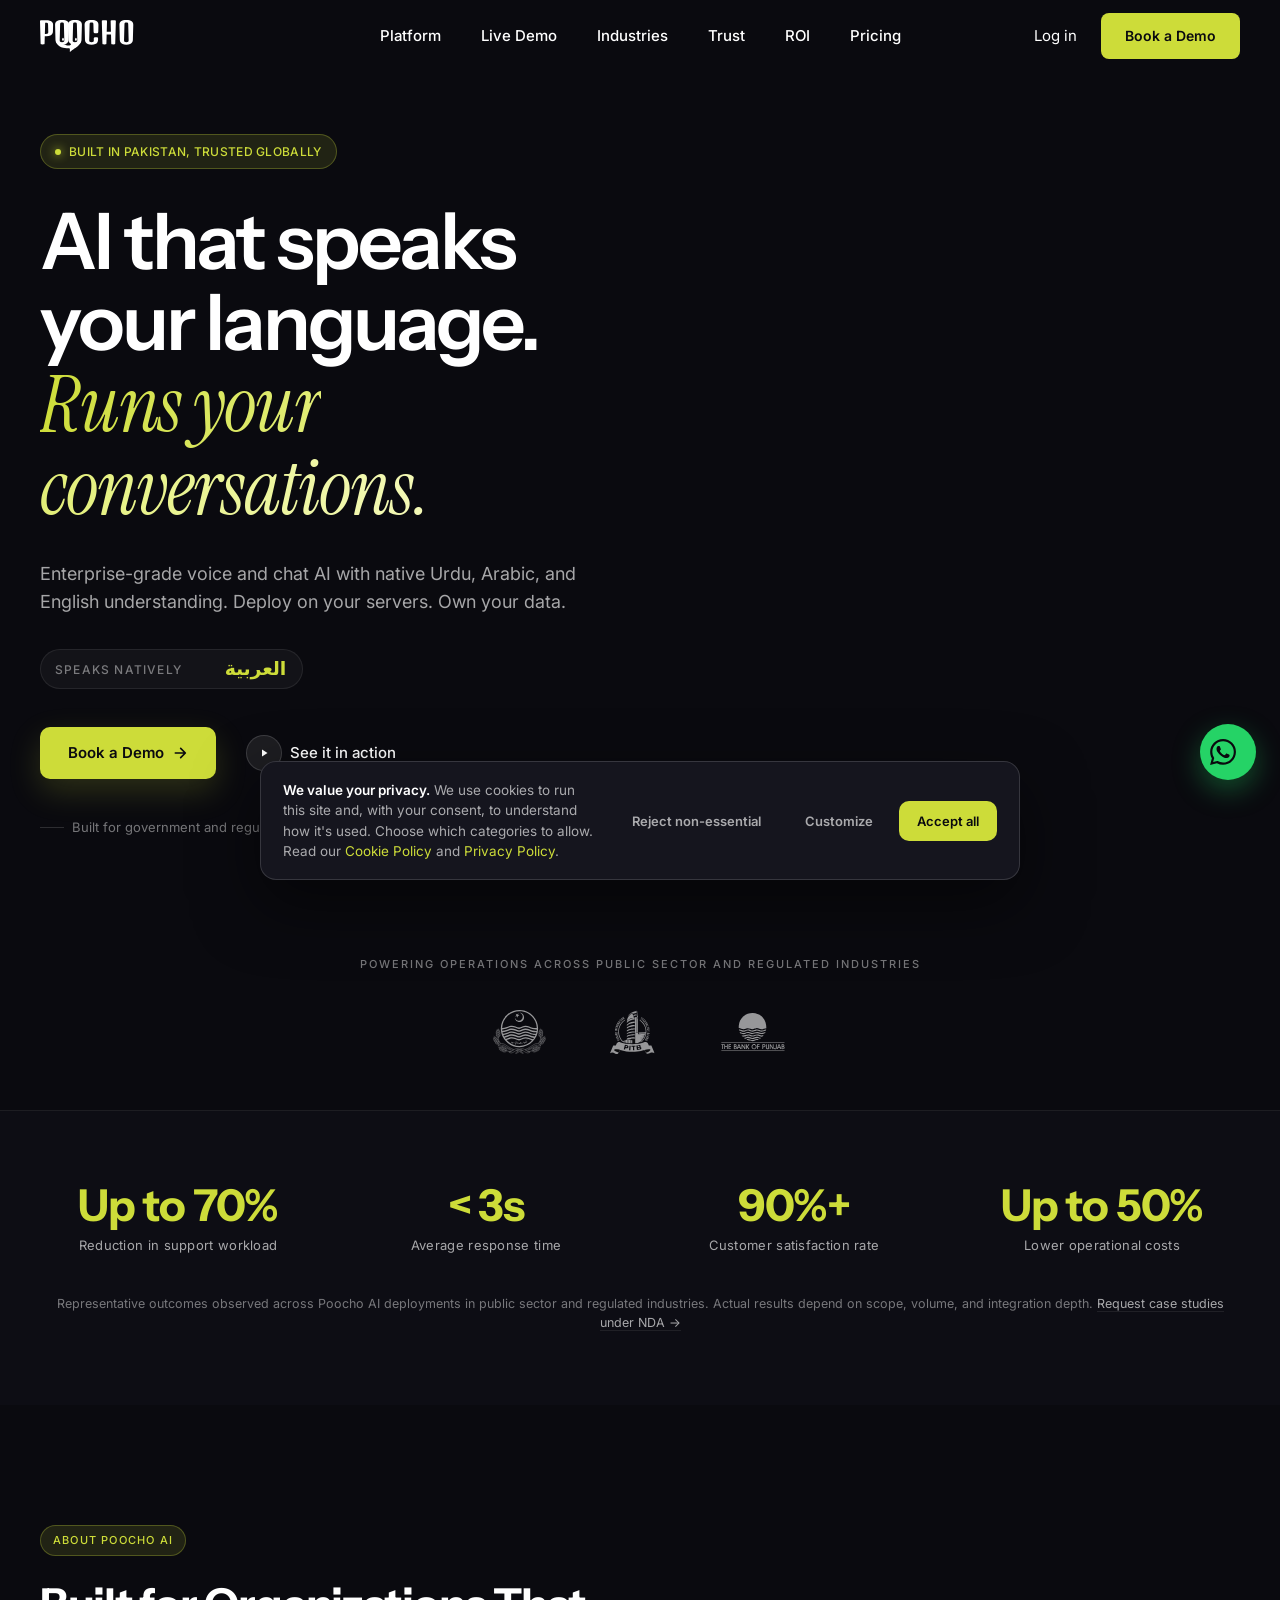
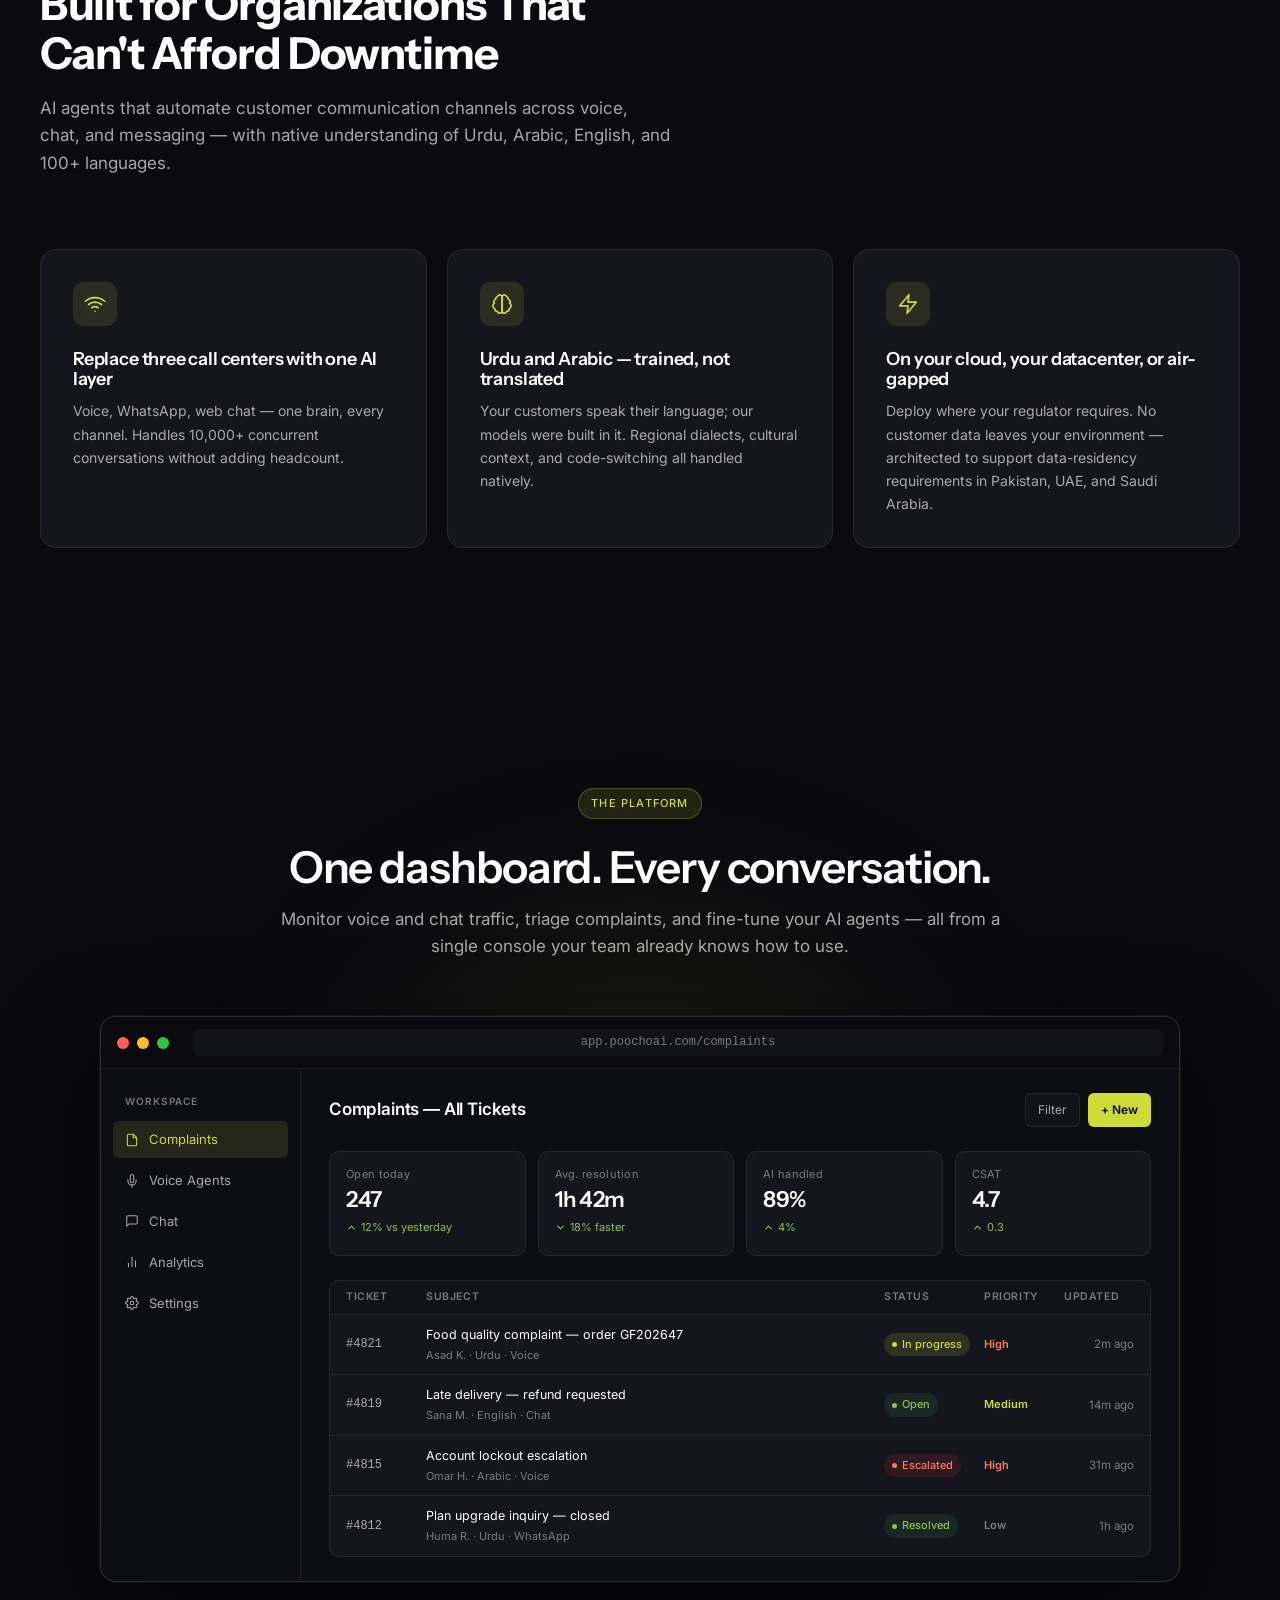
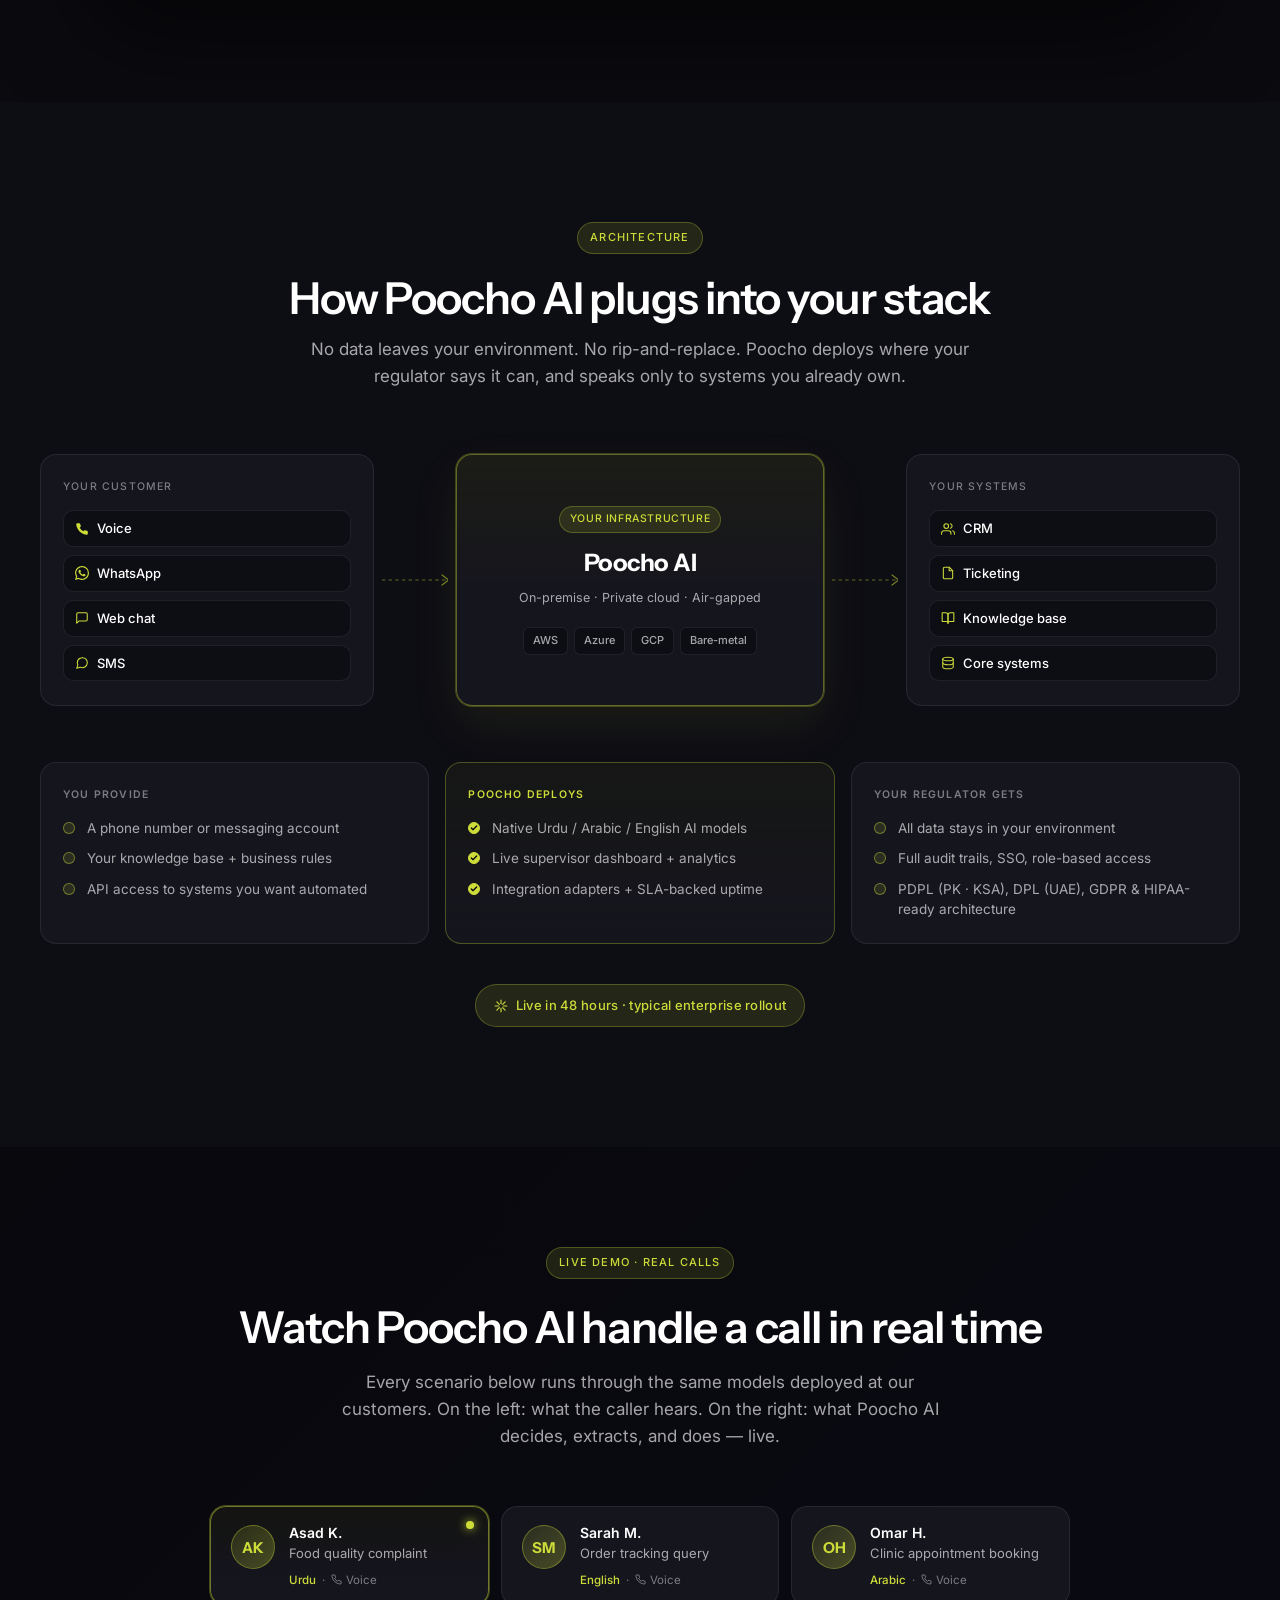
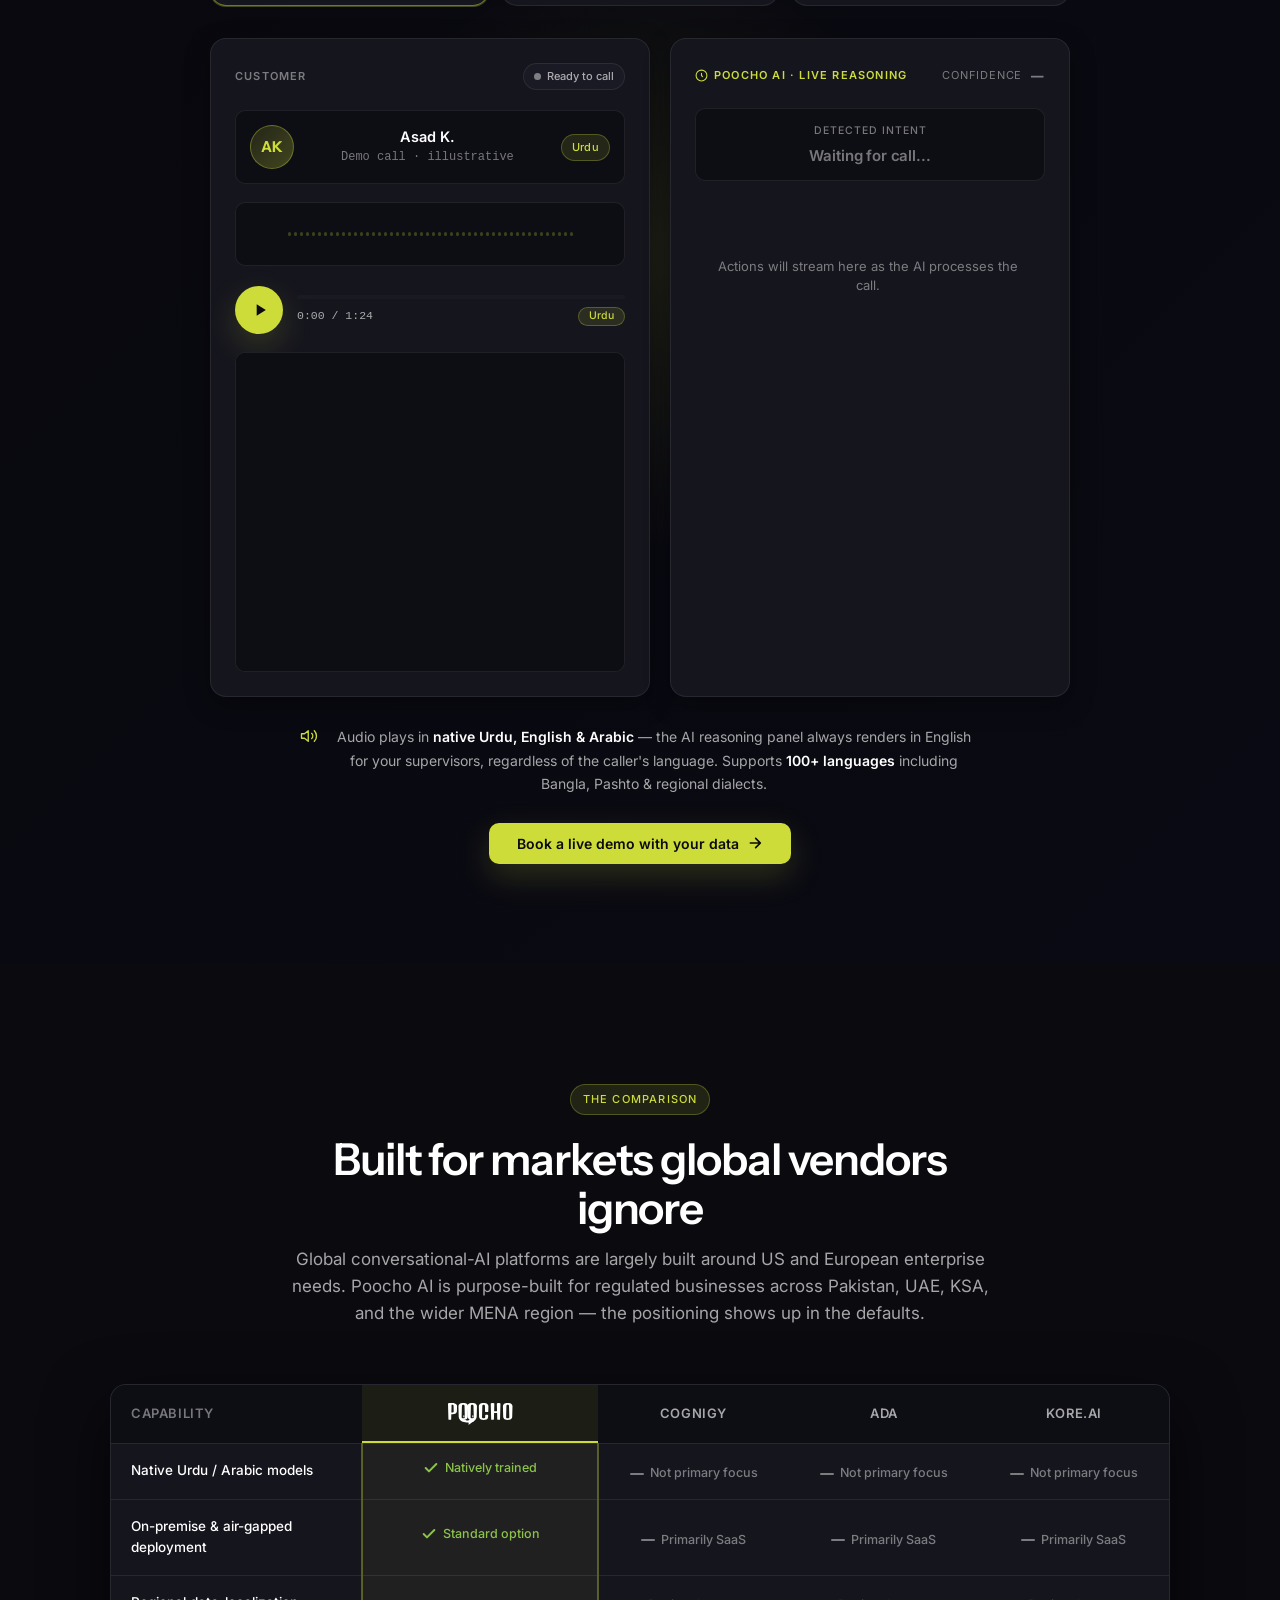
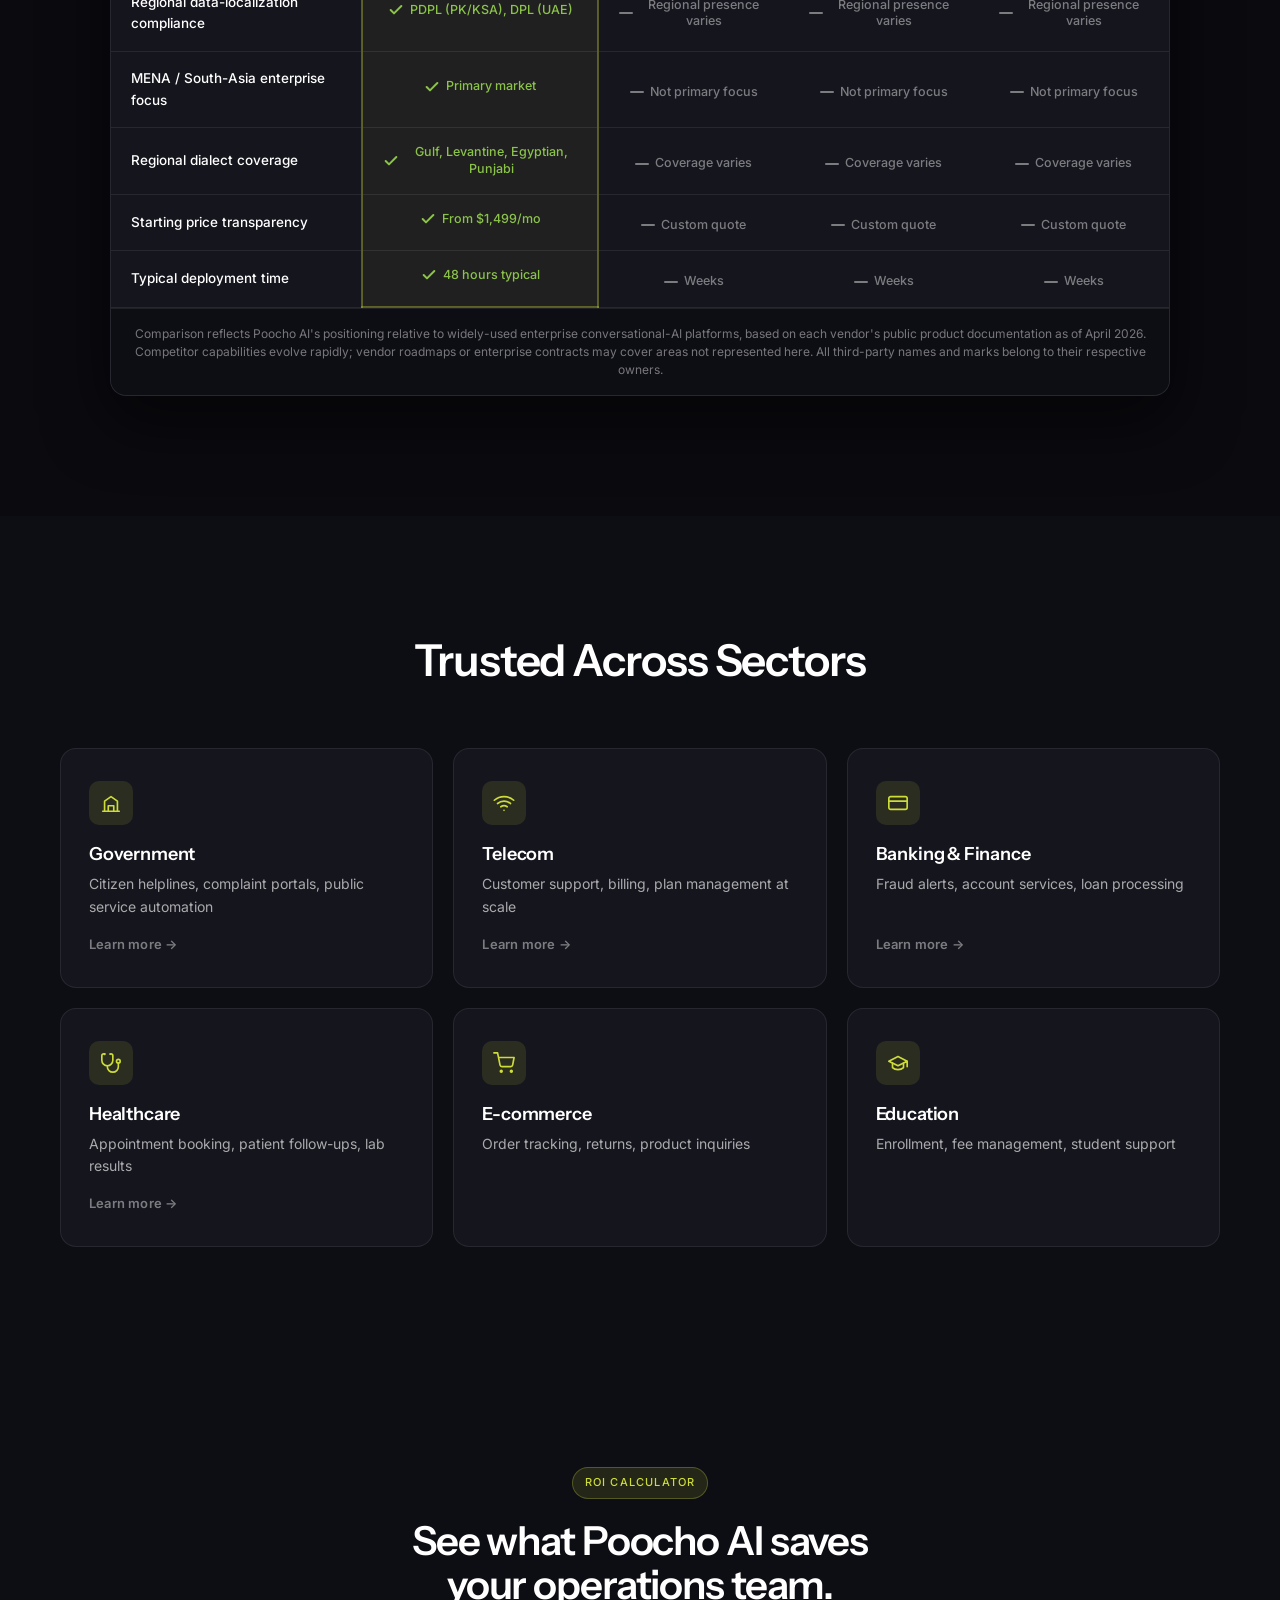
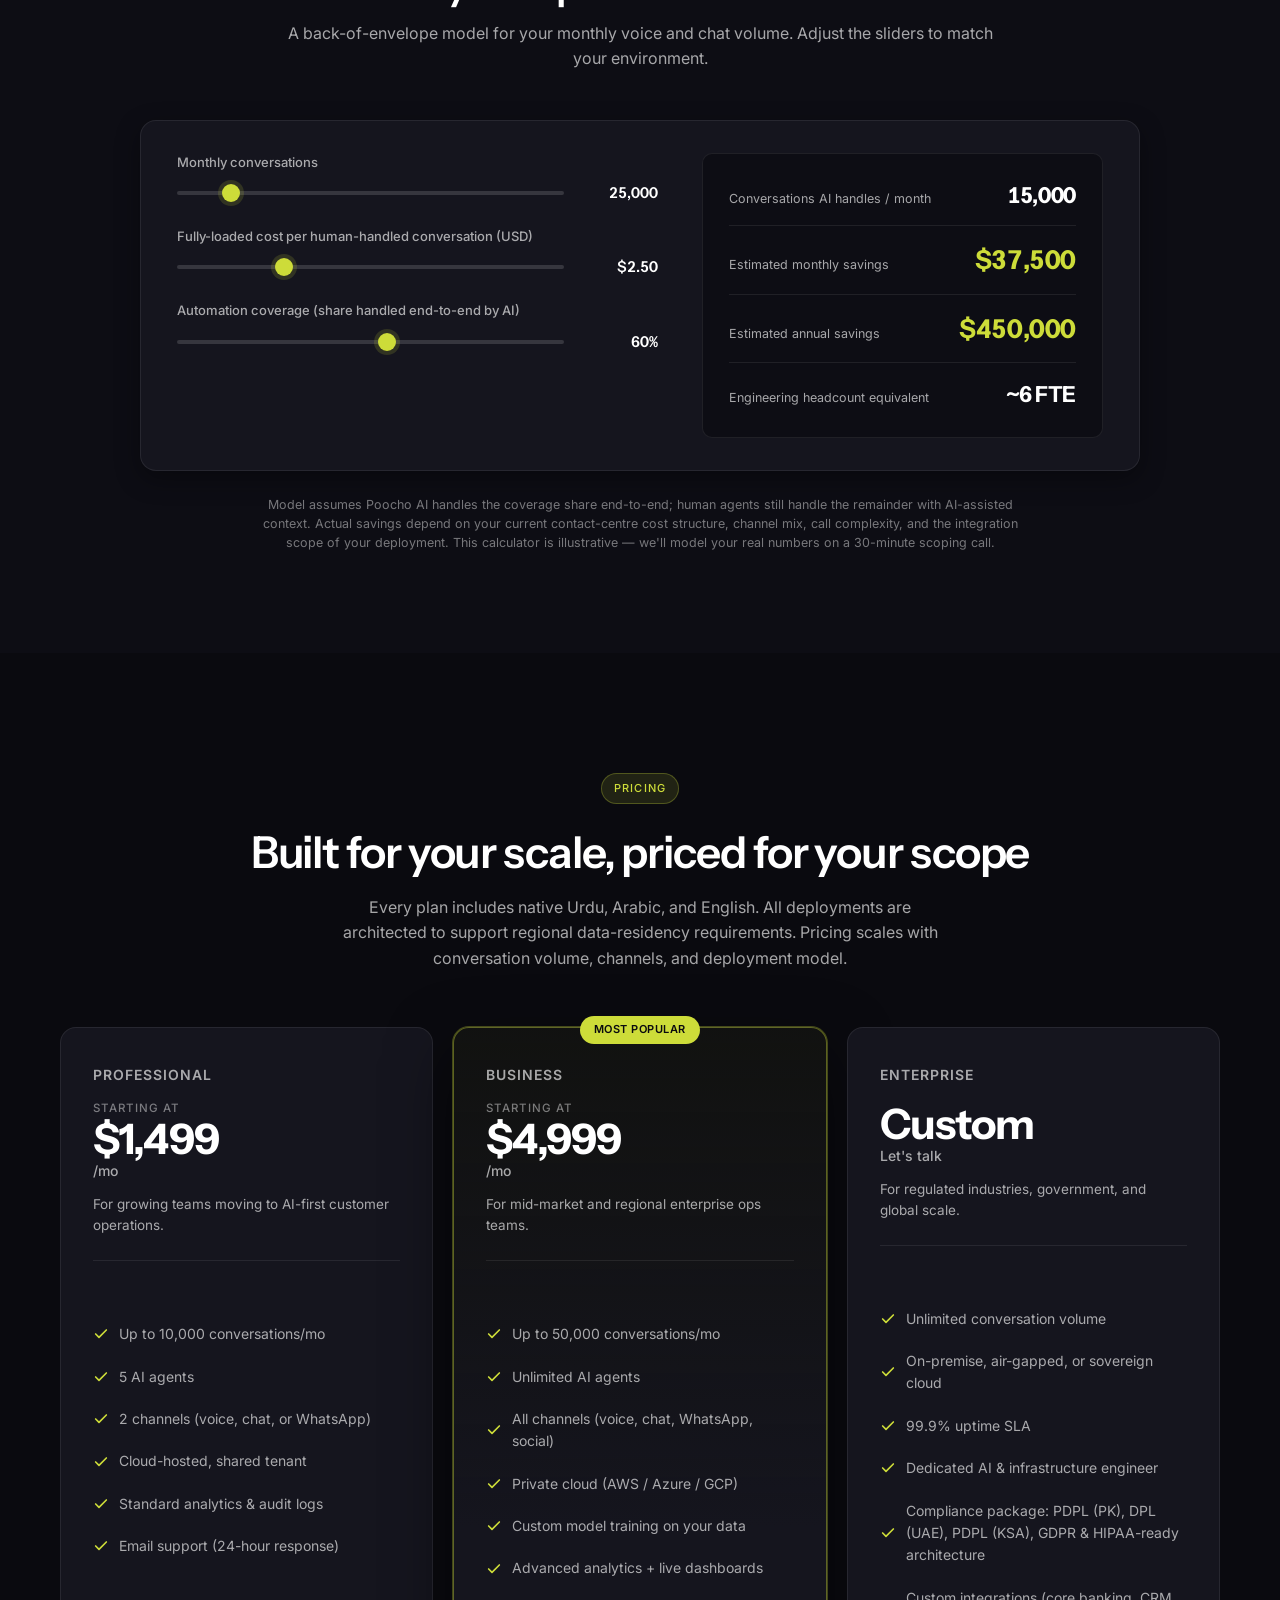
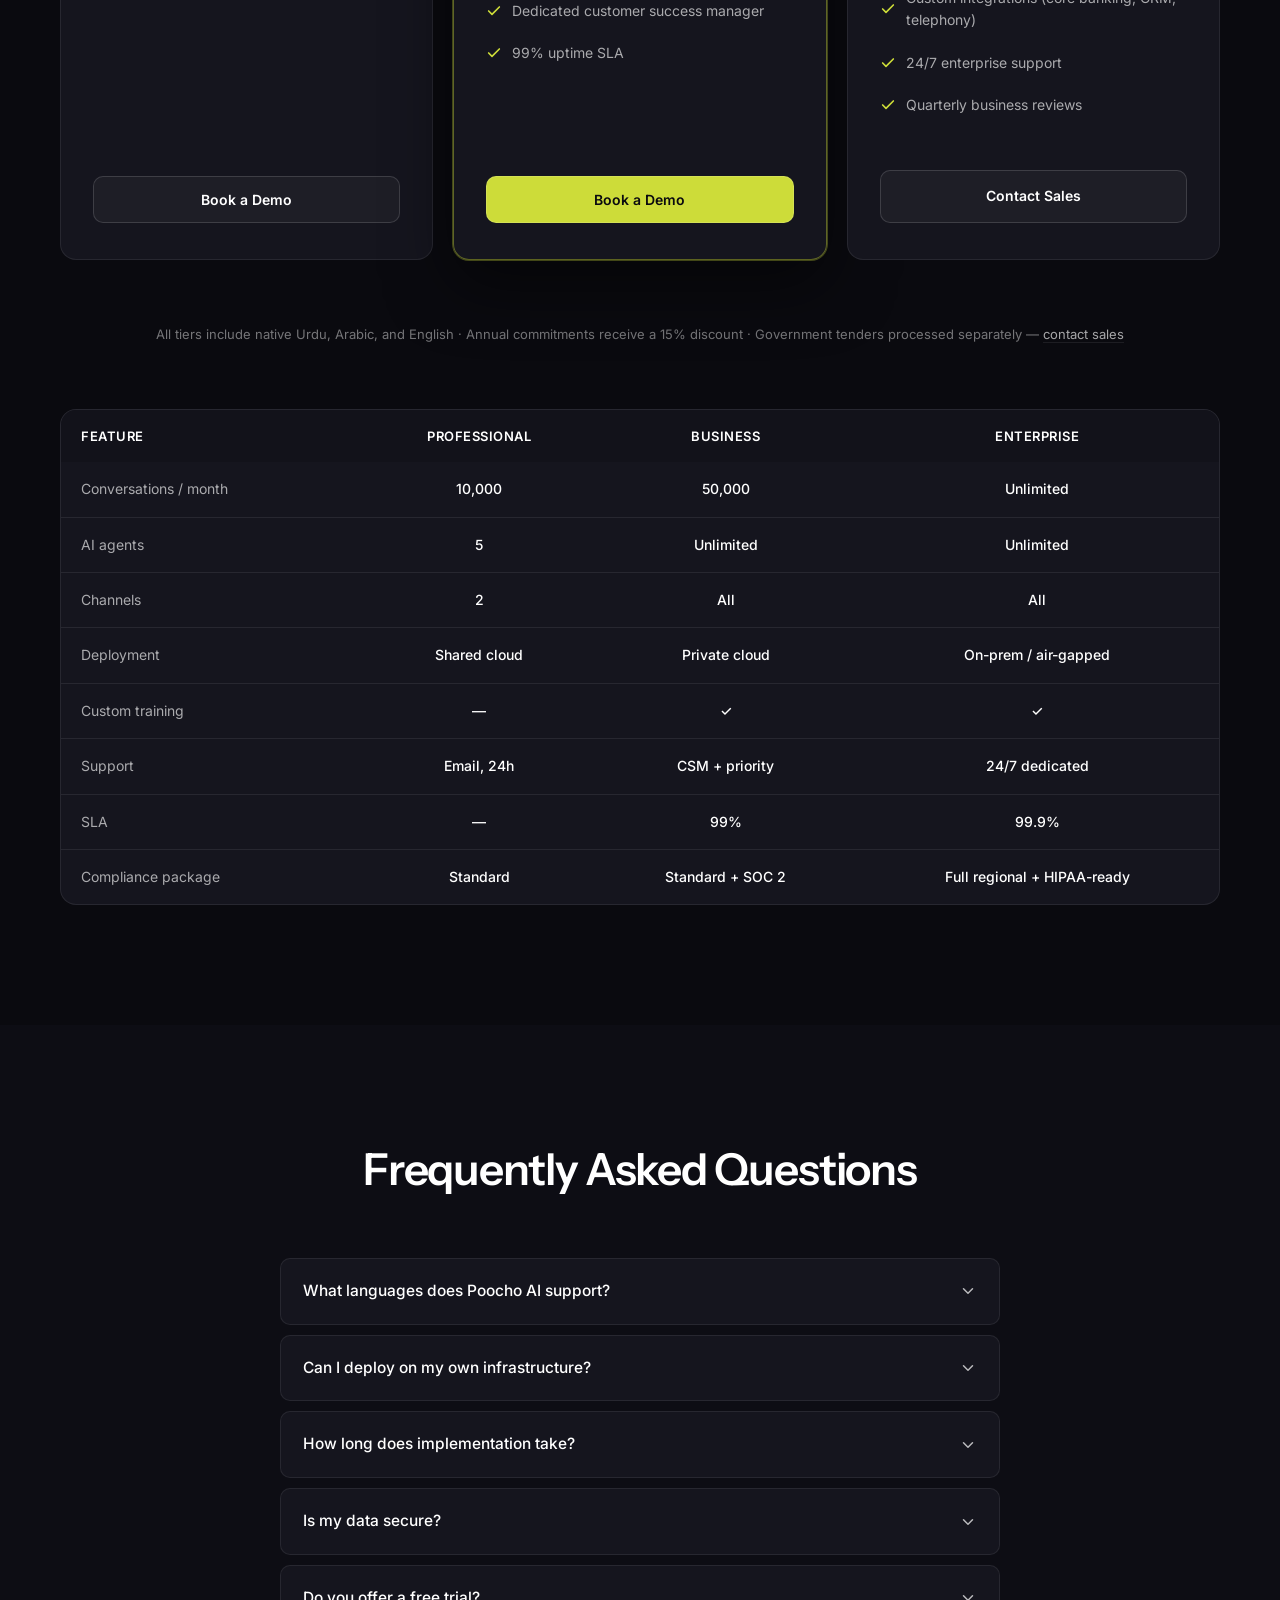
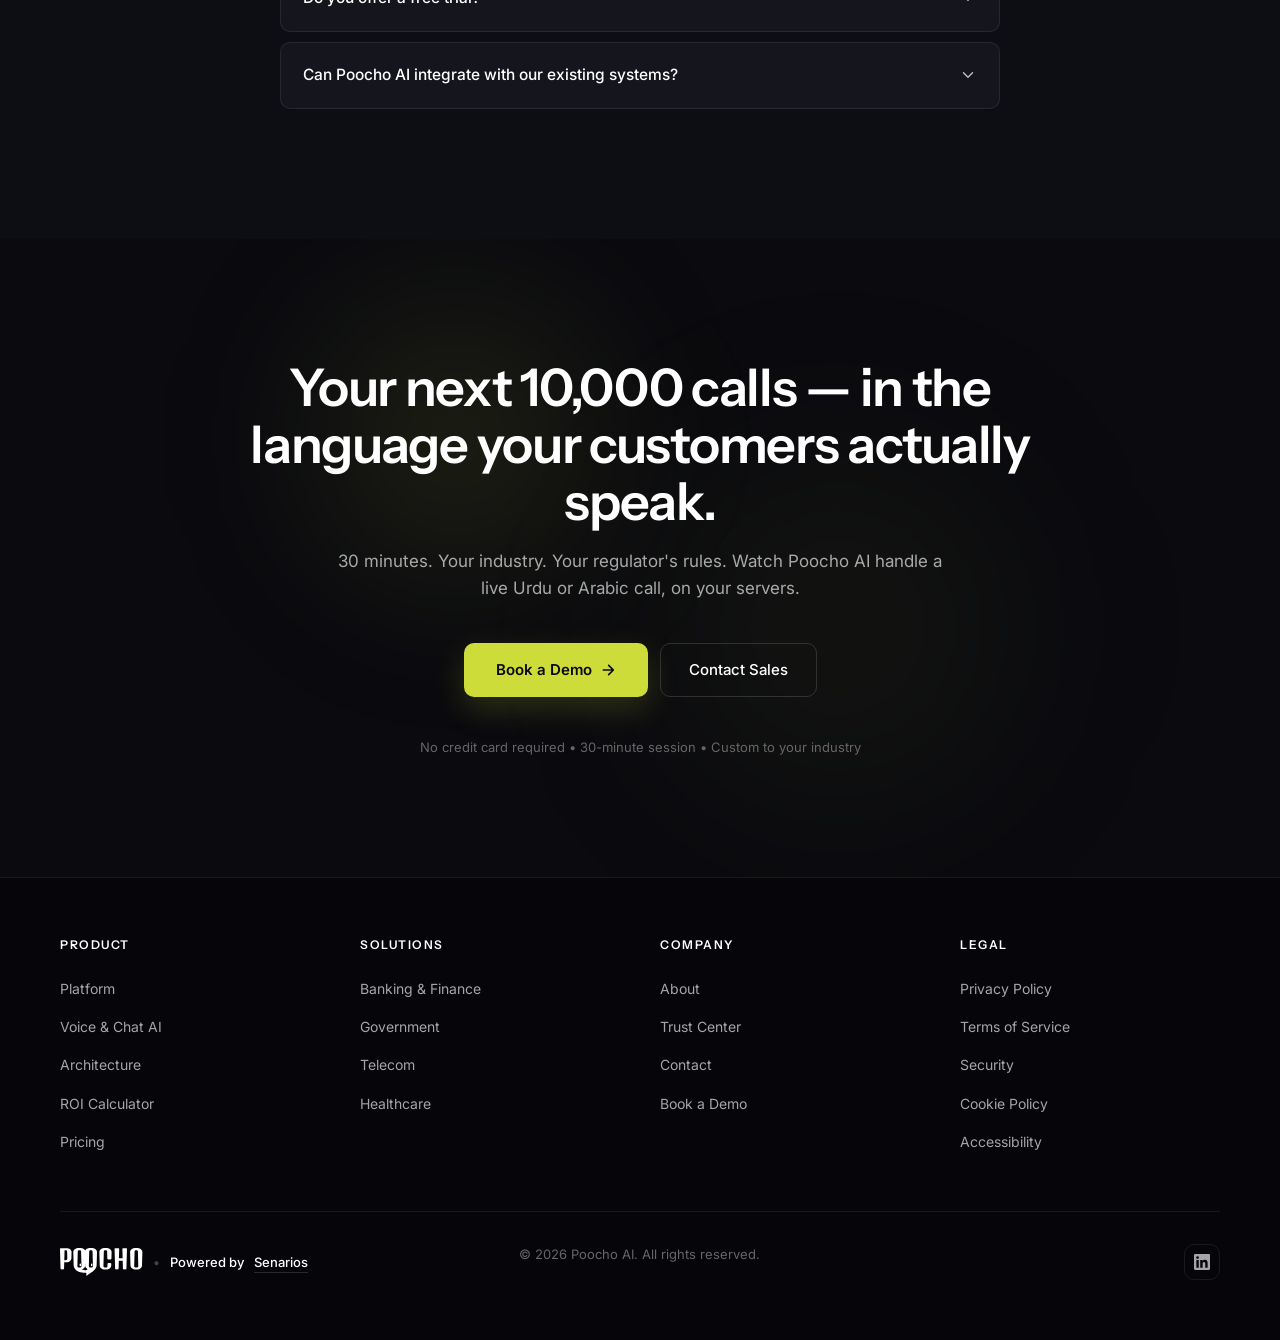
==== commit 14fd27ed: "Architecture pillar bullets: shrink + grid layout for true alignment Earlier fix used flexbox + marg" ====
--- a/index.html
+++ b/index.html
@@ -1287,22 +1287,26 @@
             font-size: 13.5px;
             color: var(--text-secondary);
             line-height: 1.5;
-            display: flex;
-            align-items: flex-start;
-            gap: 10px;
+            display: grid;
+            grid-template-columns: 12px 1fr;
+            column-gap: 12px;
+            align-items: start;
         }
 
         .arch-pillar-list li::before {
             content: '';
-            flex-shrink: 0;
-            width: 12px;
-            height: 12px;
+            width: 10px;
+            height: 10px;
             border-radius: 50%;
             background: var(--accent-dim);
-            border: 1px solid rgba(205, 220, 57, 0.4);
-            /* Aligns the dot's vertical centre with the first line's
-               cap-height instead of sitting on the line baseline */
+            border: 1px solid rgba(205, 220, 57, 0.45);
+            /* Total visual size: 12px (10 + 1+1 border).
+               Optical centre of first line at line-height 1.5 × 13.5px
+               sits at y ≈ 10px from the top. Centring a 12px circle
+               there means top = 10 - 6 = 4px. */
             margin-top: 4px;
+            justify-self: center;
+            align-self: start;
         }
 
         .arch-pillar-highlight .arch-pillar-list li::before {
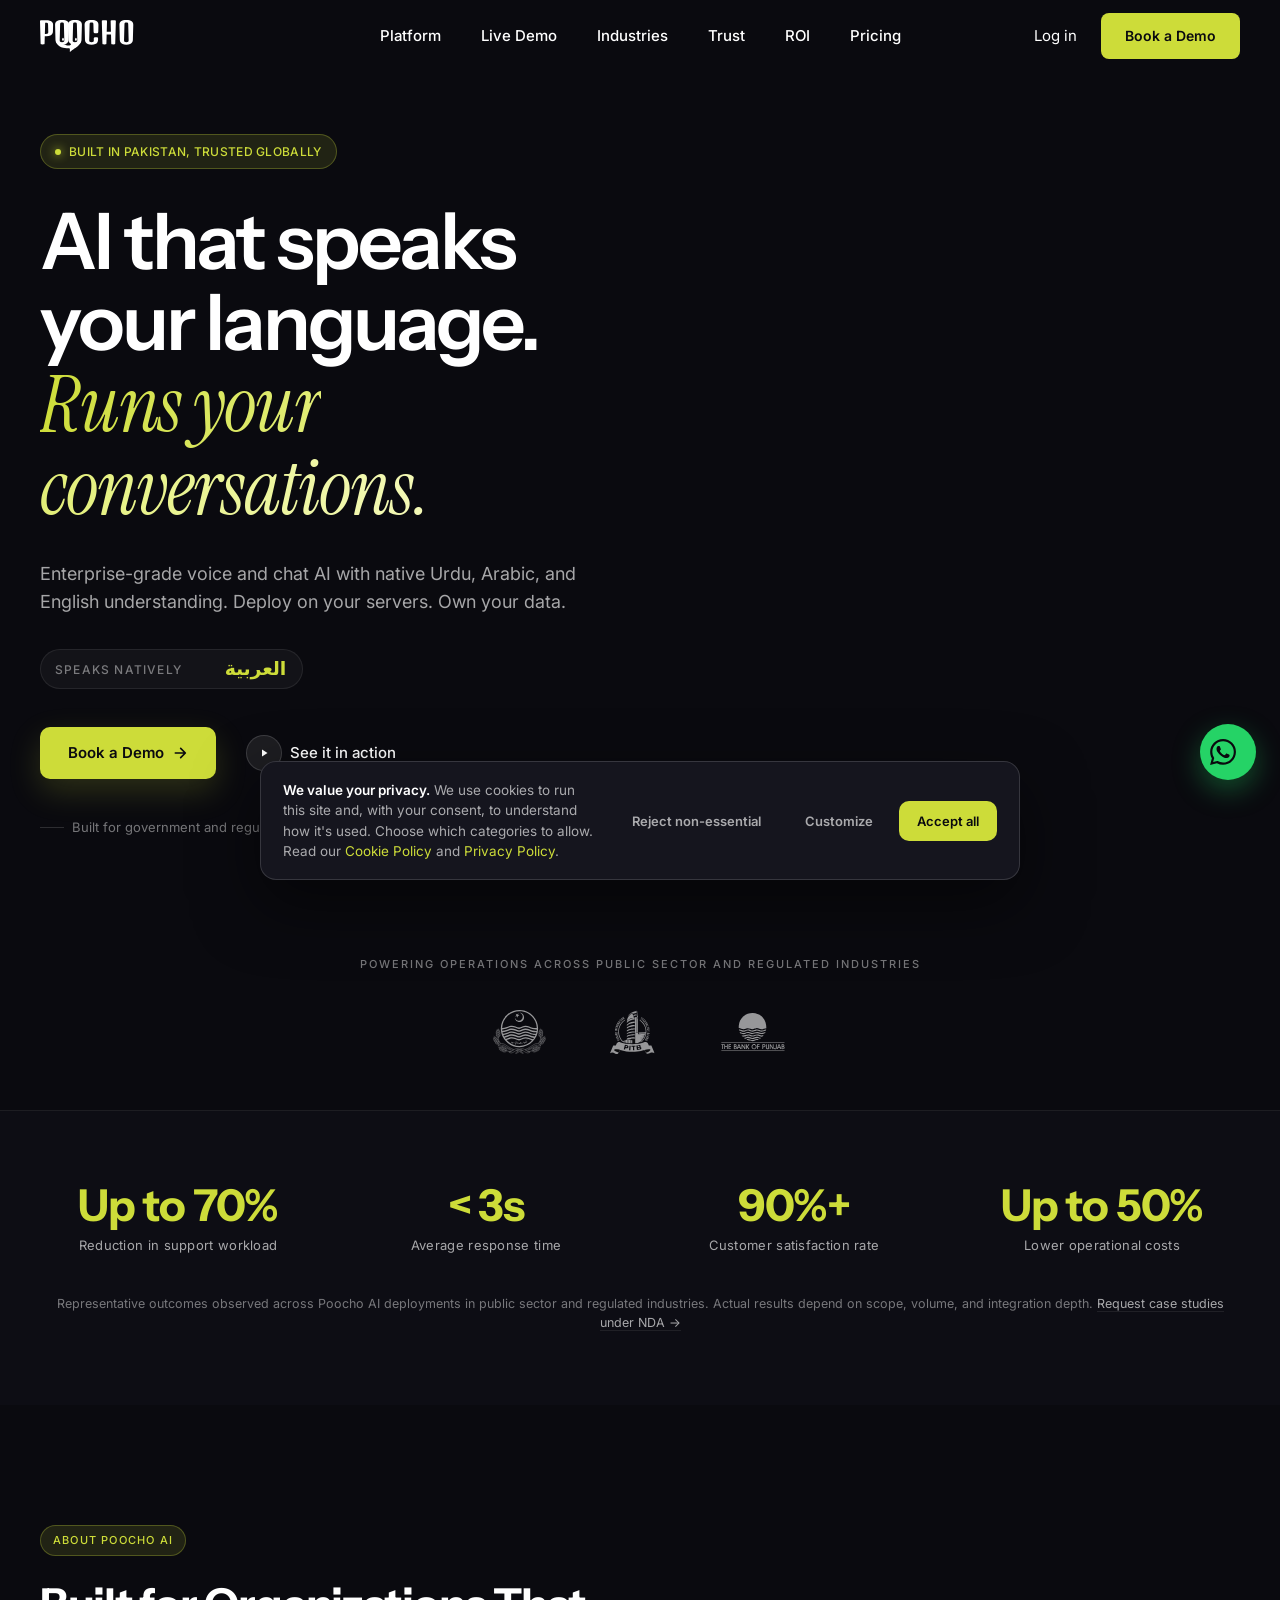
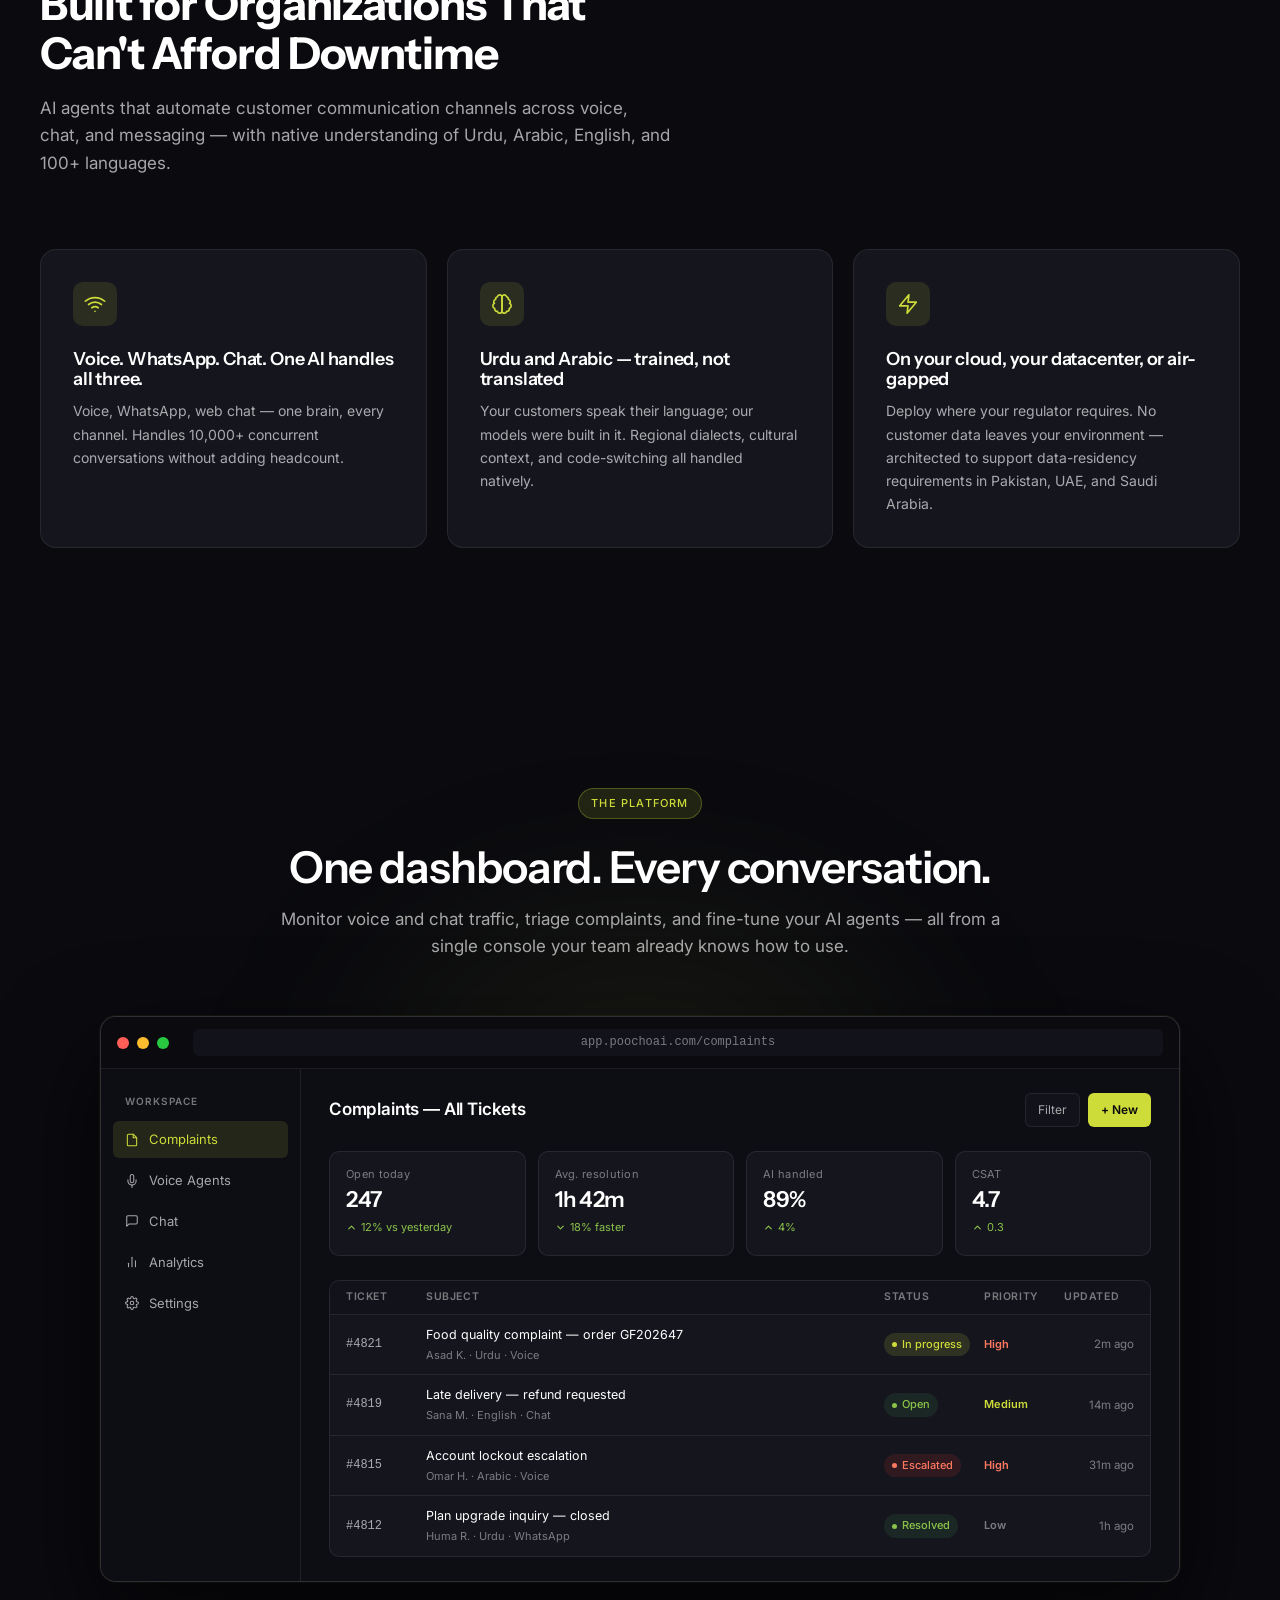
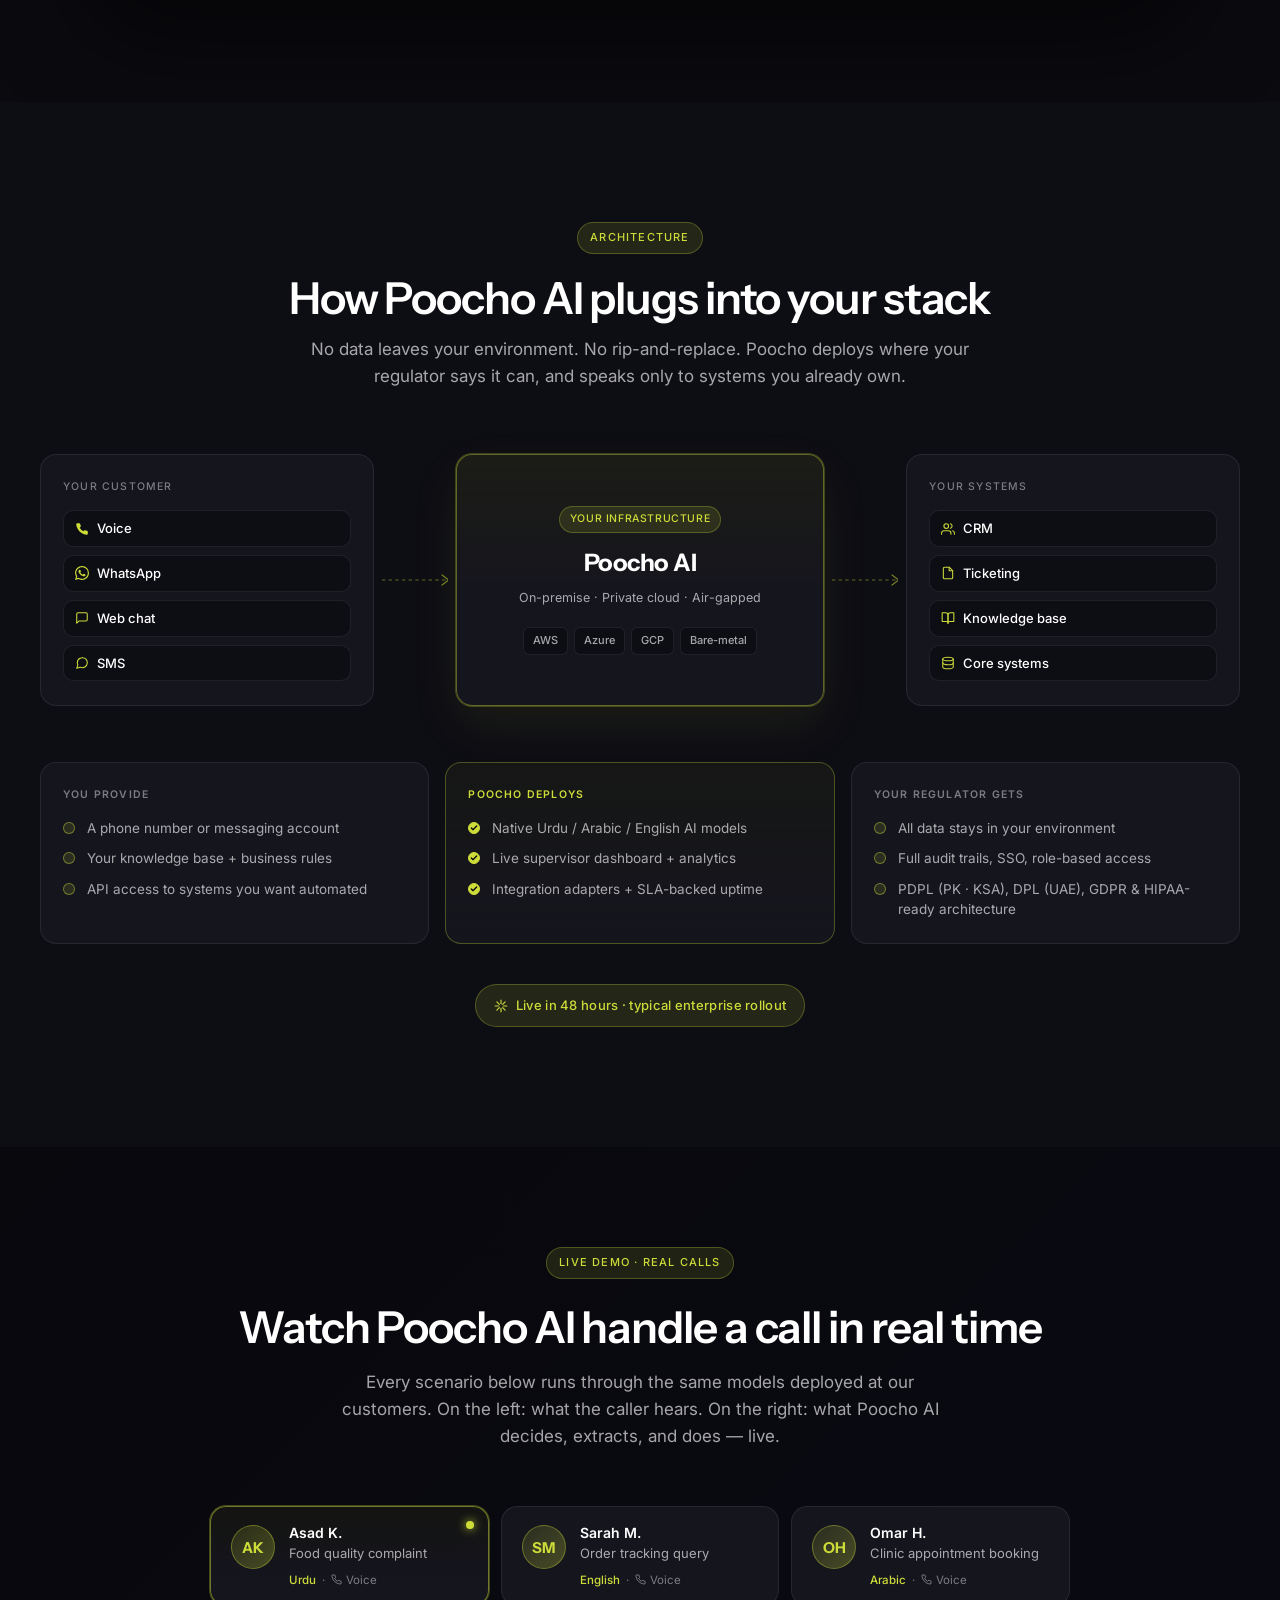
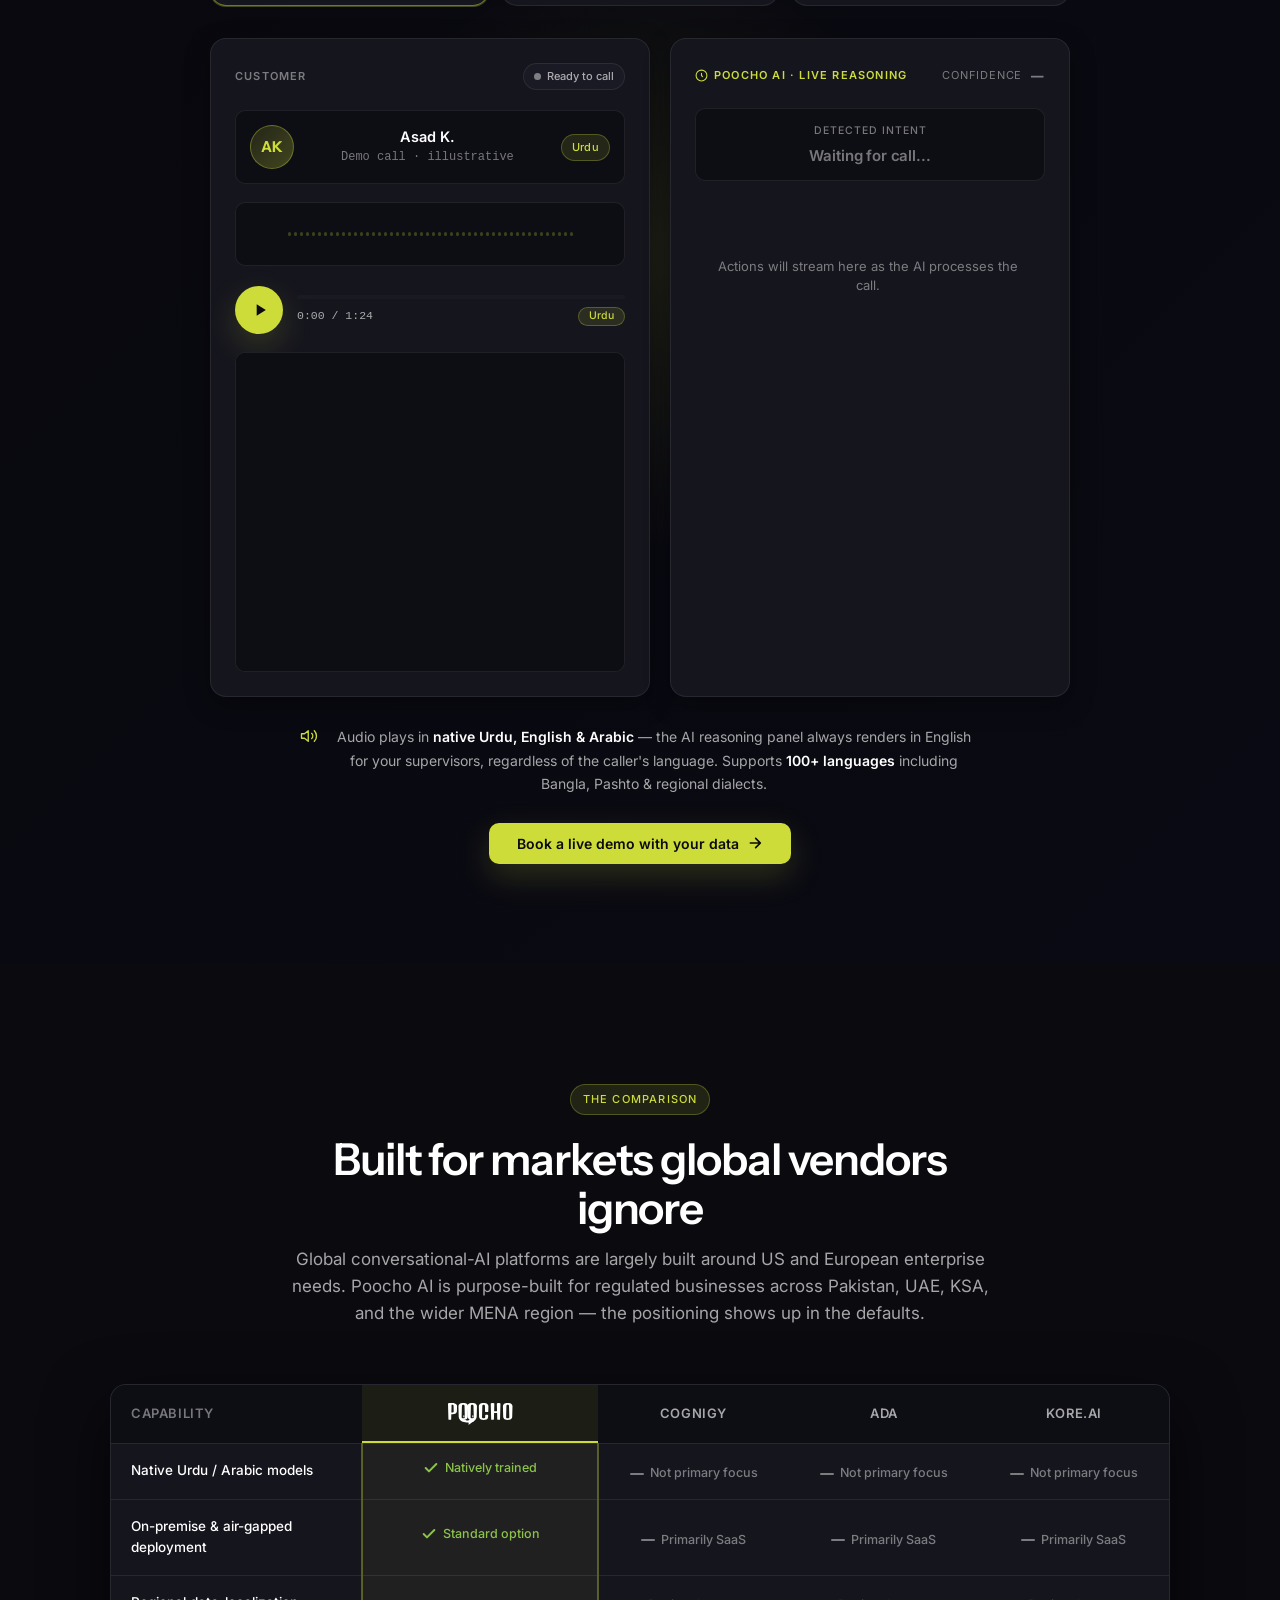
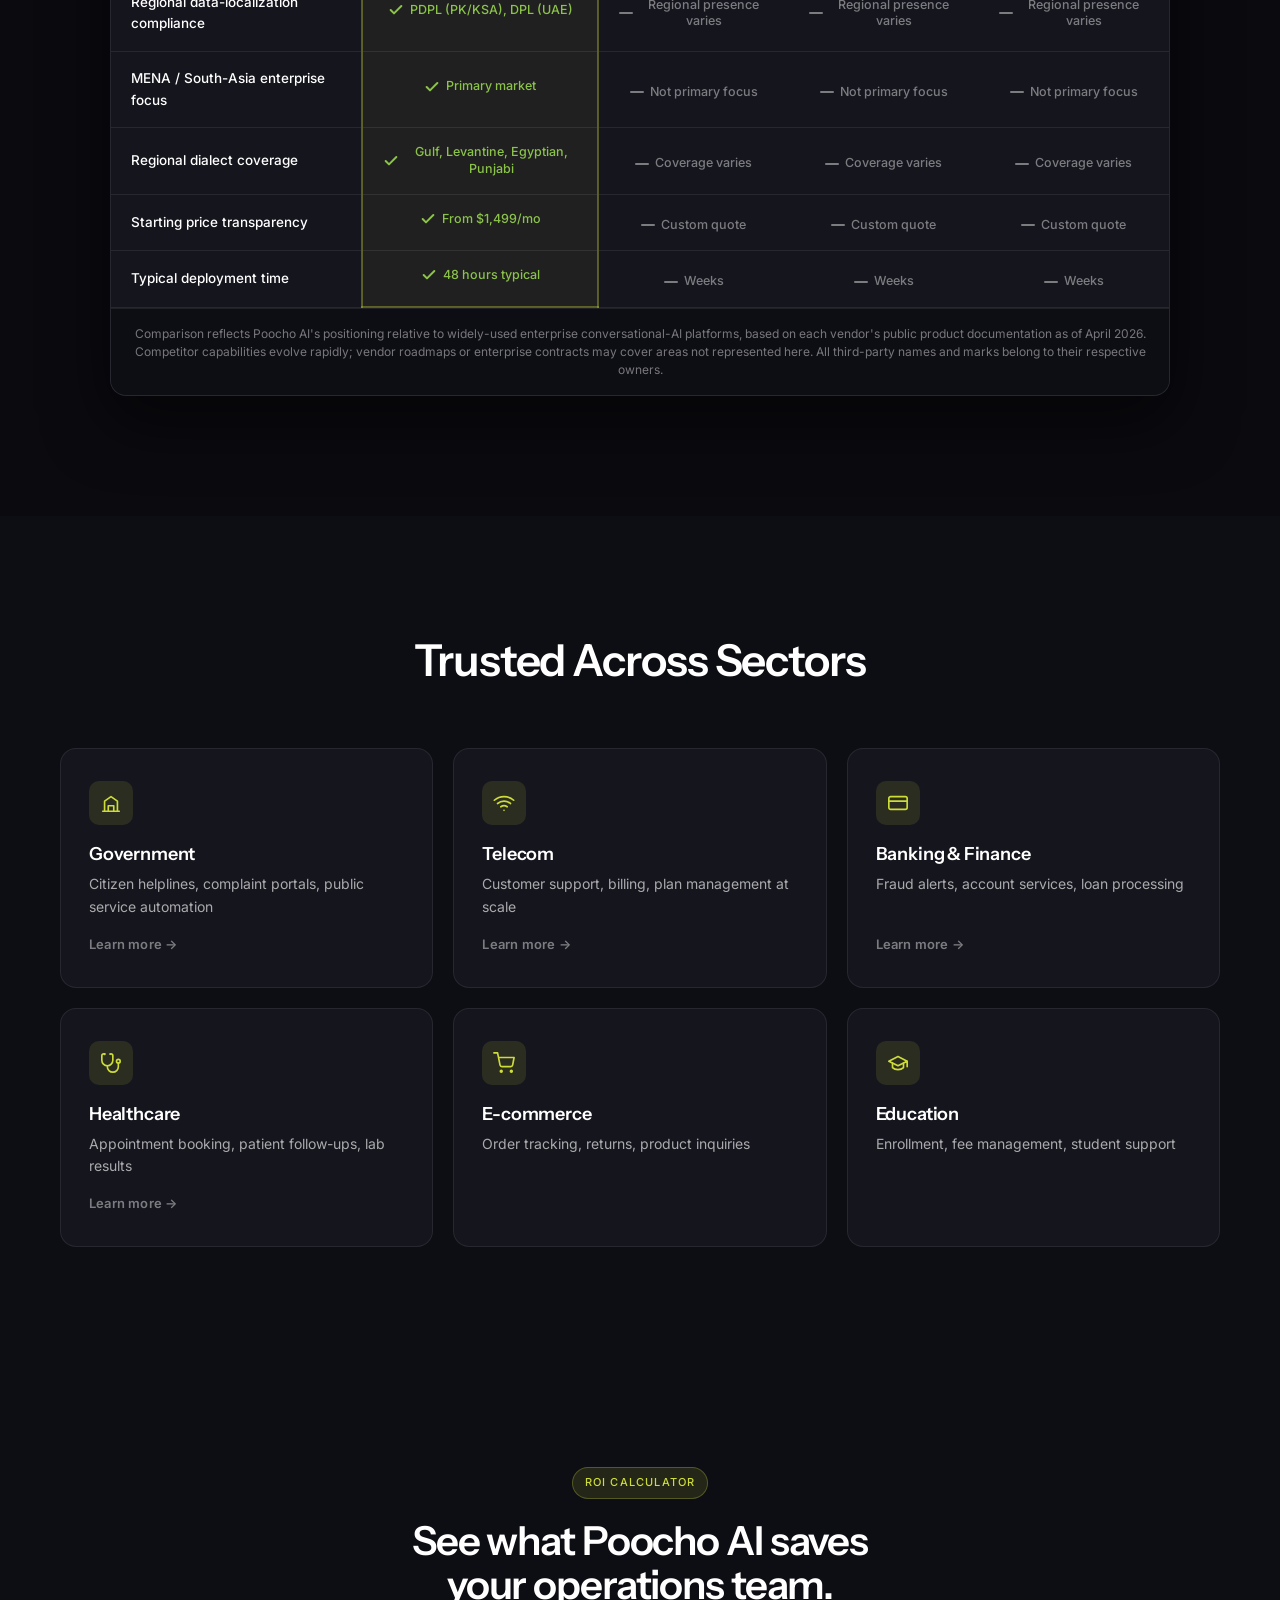
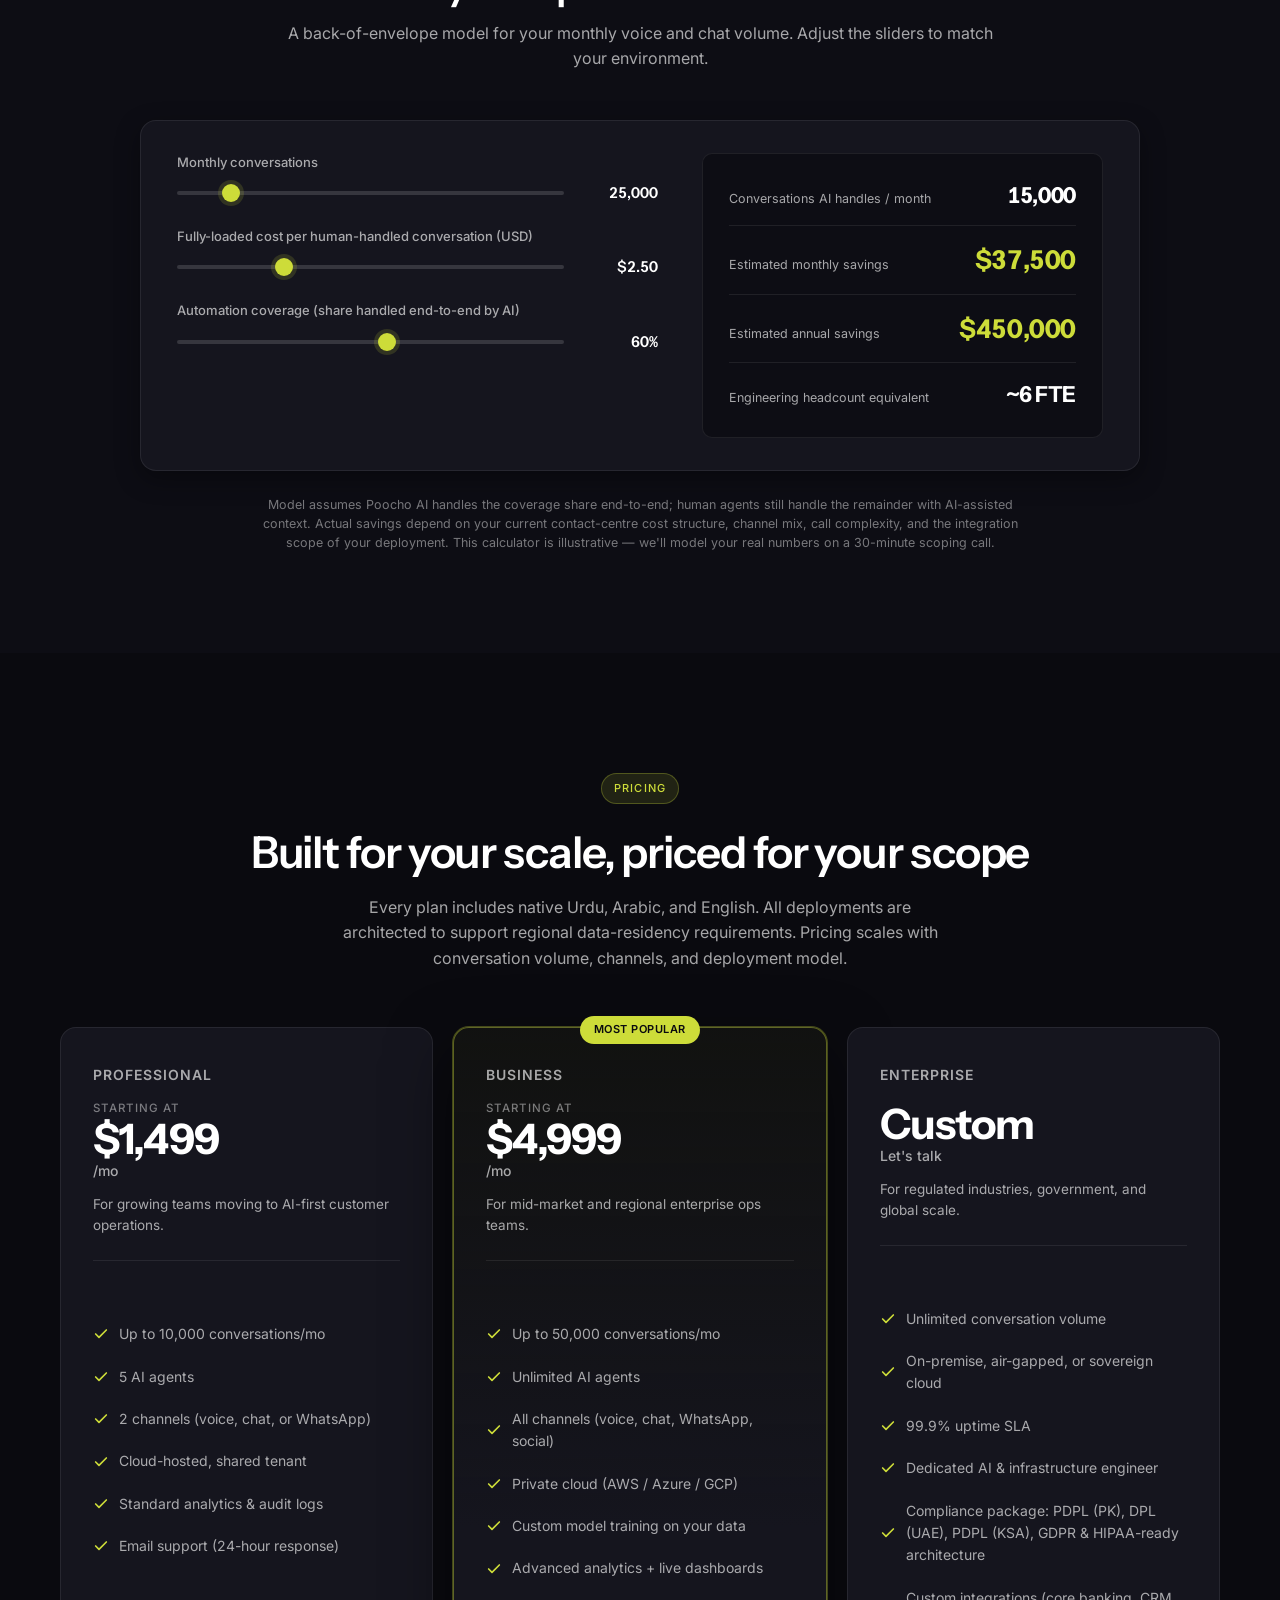
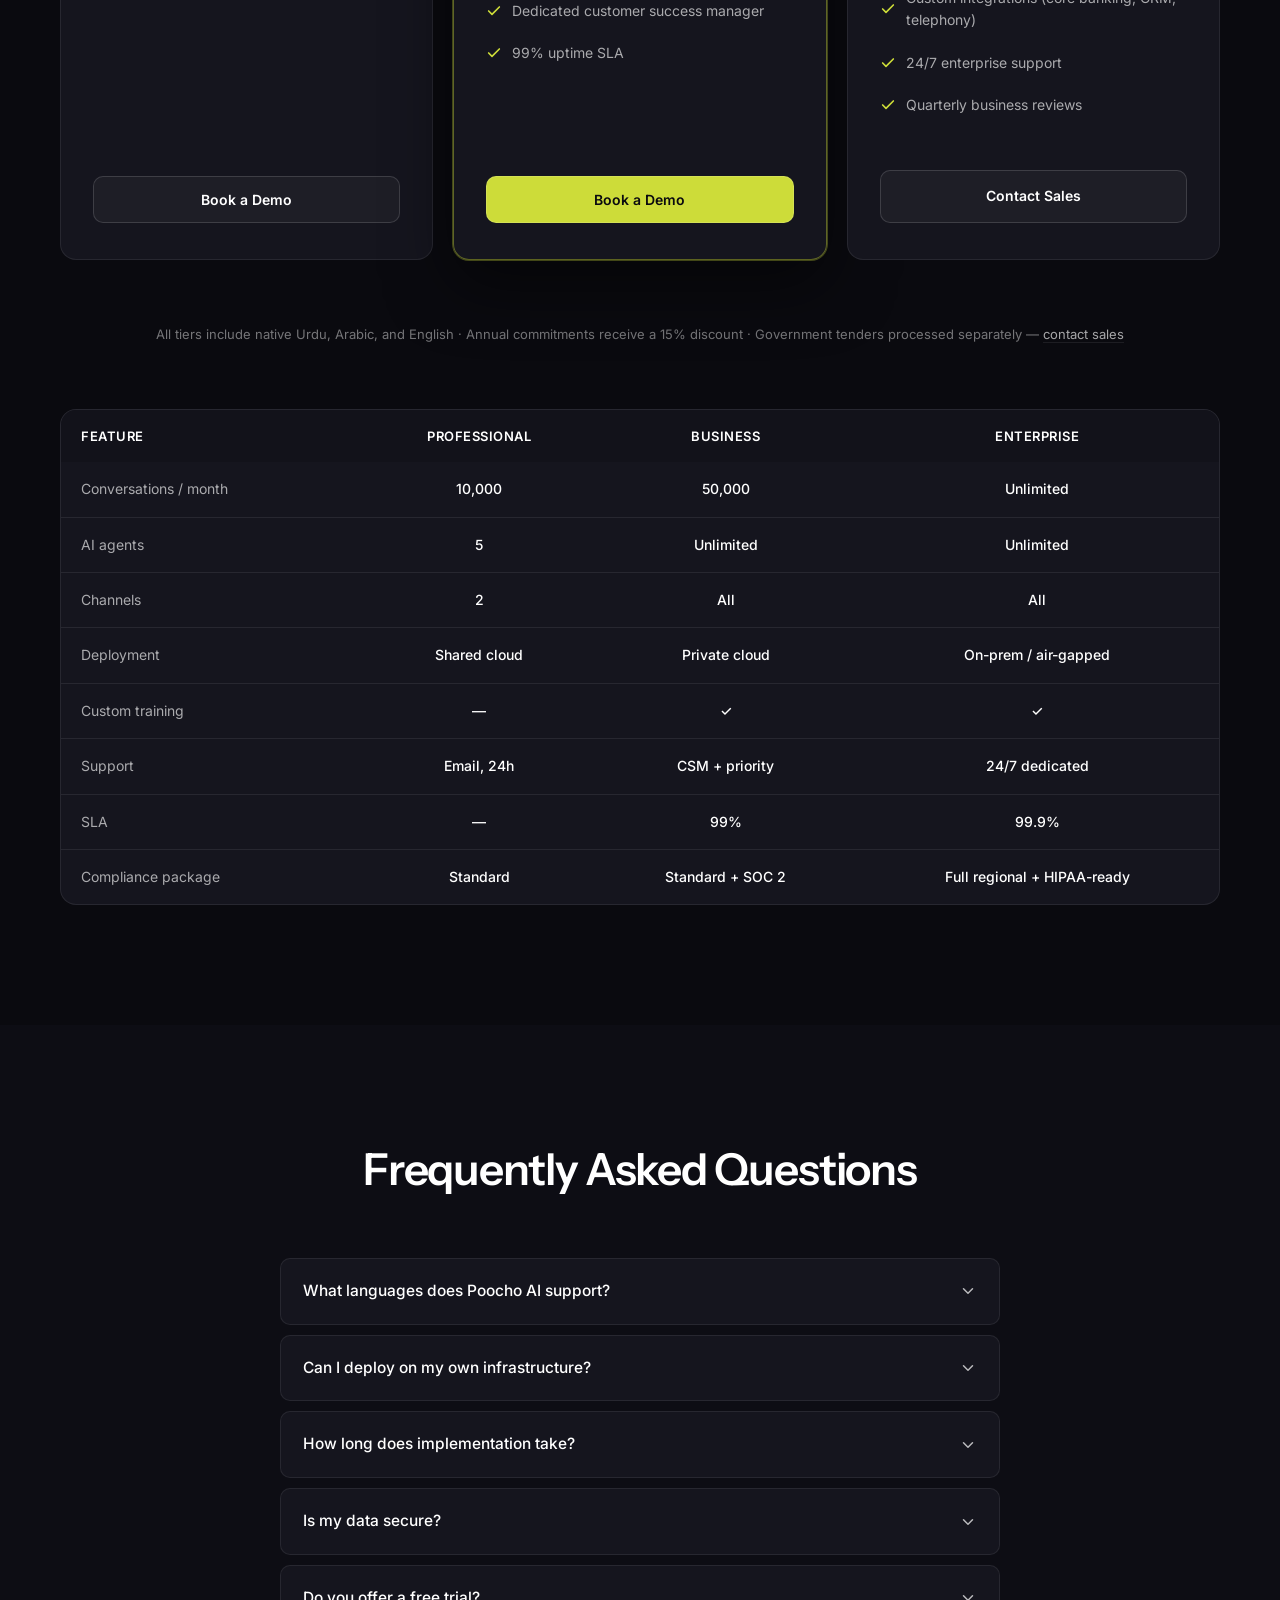
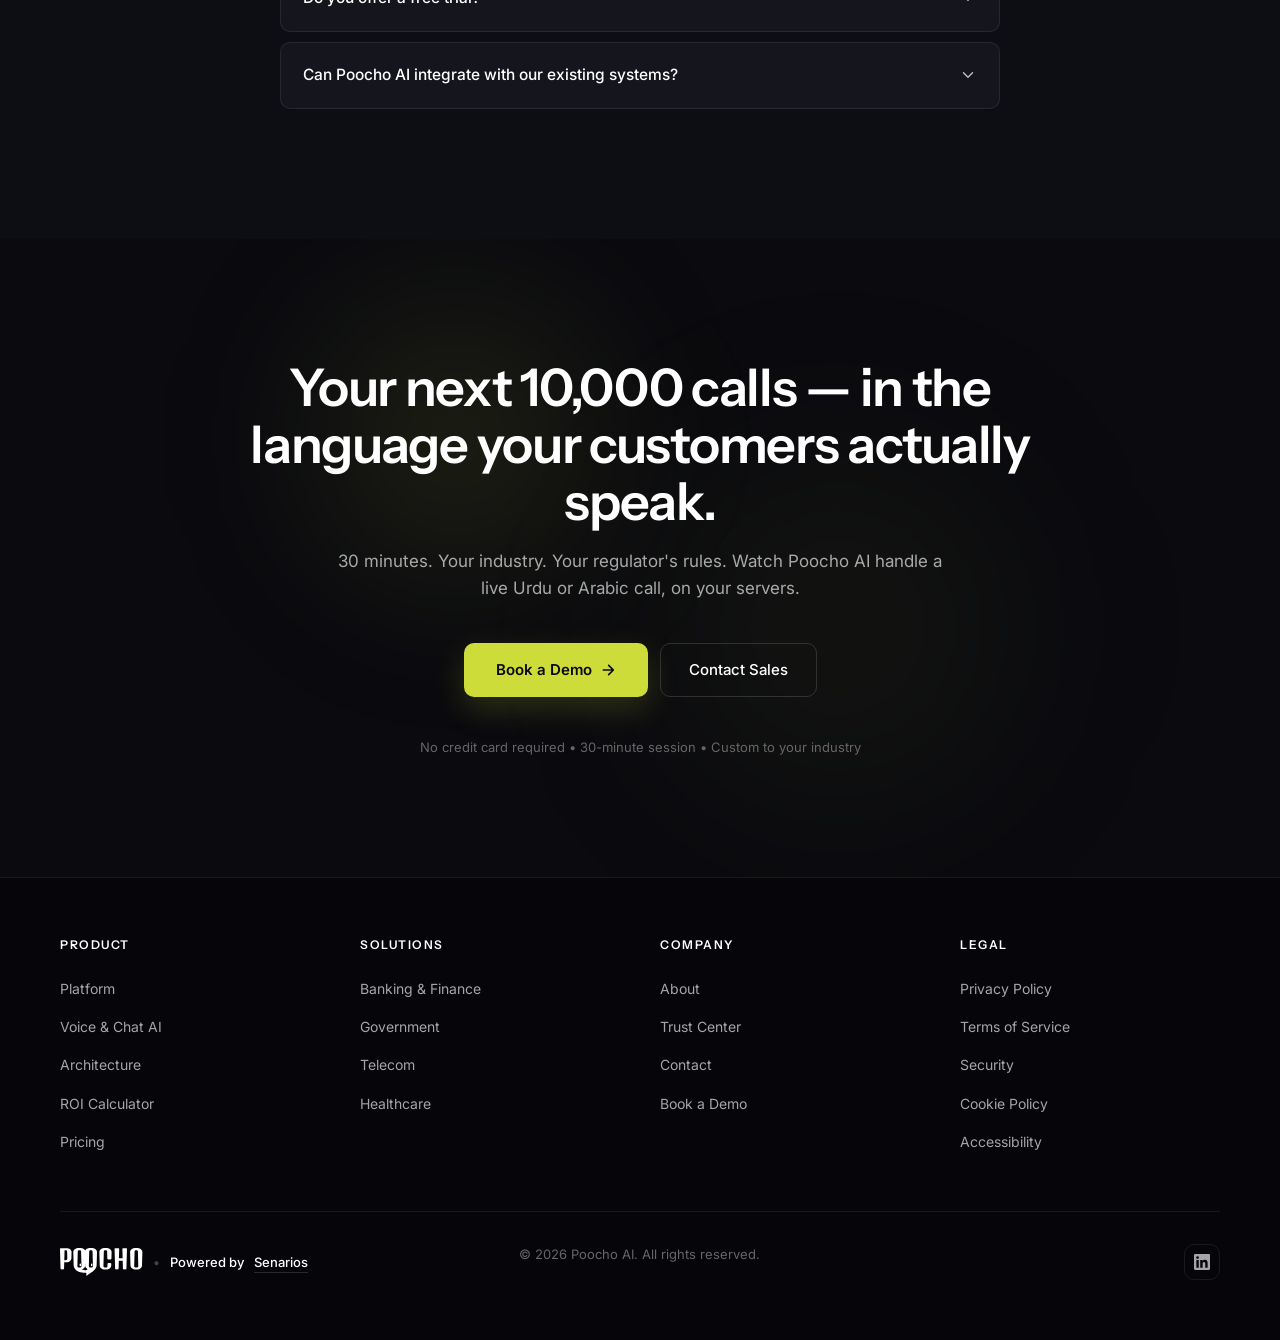
==== commit 7ce7ad9e: "About card: replace 'three call centers' headline with channel-specific copy Old:  'Replace three ca" ====
--- a/index.html
+++ b/index.html
@@ -4759,7 +4759,7 @@
                     <div class="value-card-icon">
                         <svg viewBox="0 0 24 24" fill="none" stroke="currentColor" stroke-width="1.8" stroke-linecap="round" stroke-linejoin="round"><path d="M5 12.55a11 11 0 0 1 14.08 0"/><path d="M1.42 9a16 16 0 0 1 21.16 0"/><path d="M8.53 16.11a6 6 0 0 1 6.95 0"/><line x1="12" y1="20" x2="12.01" y2="20"/></svg>
                     </div>
-                    <h3 class="value-card-title">Replace three call centers with one AI layer</h3>
+                    <h3 class="value-card-title">Voice. WhatsApp. Chat. One AI handles all three.</h3>
                     <p class="value-card-text">Voice, WhatsApp, web chat — one brain, every channel. Handles 10,000+ concurrent conversations without adding headcount.</p>
                 </div>
 
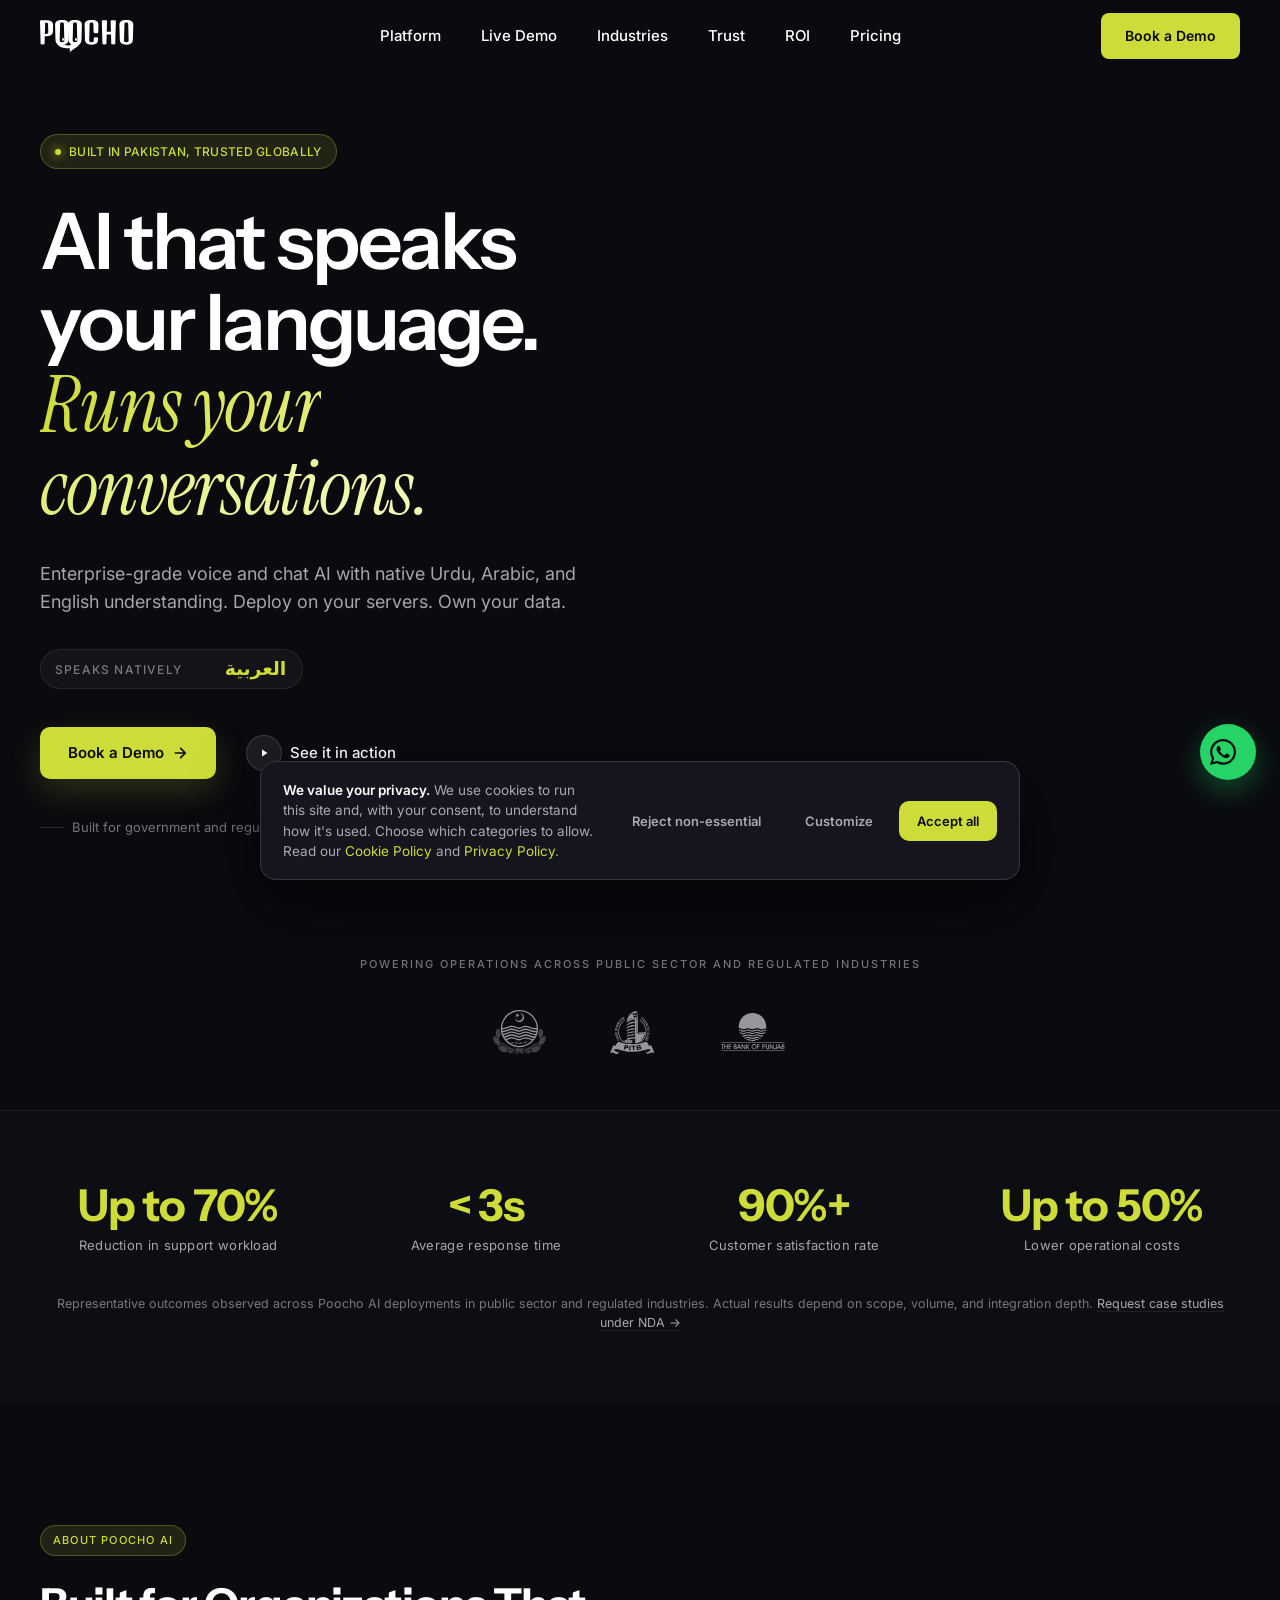
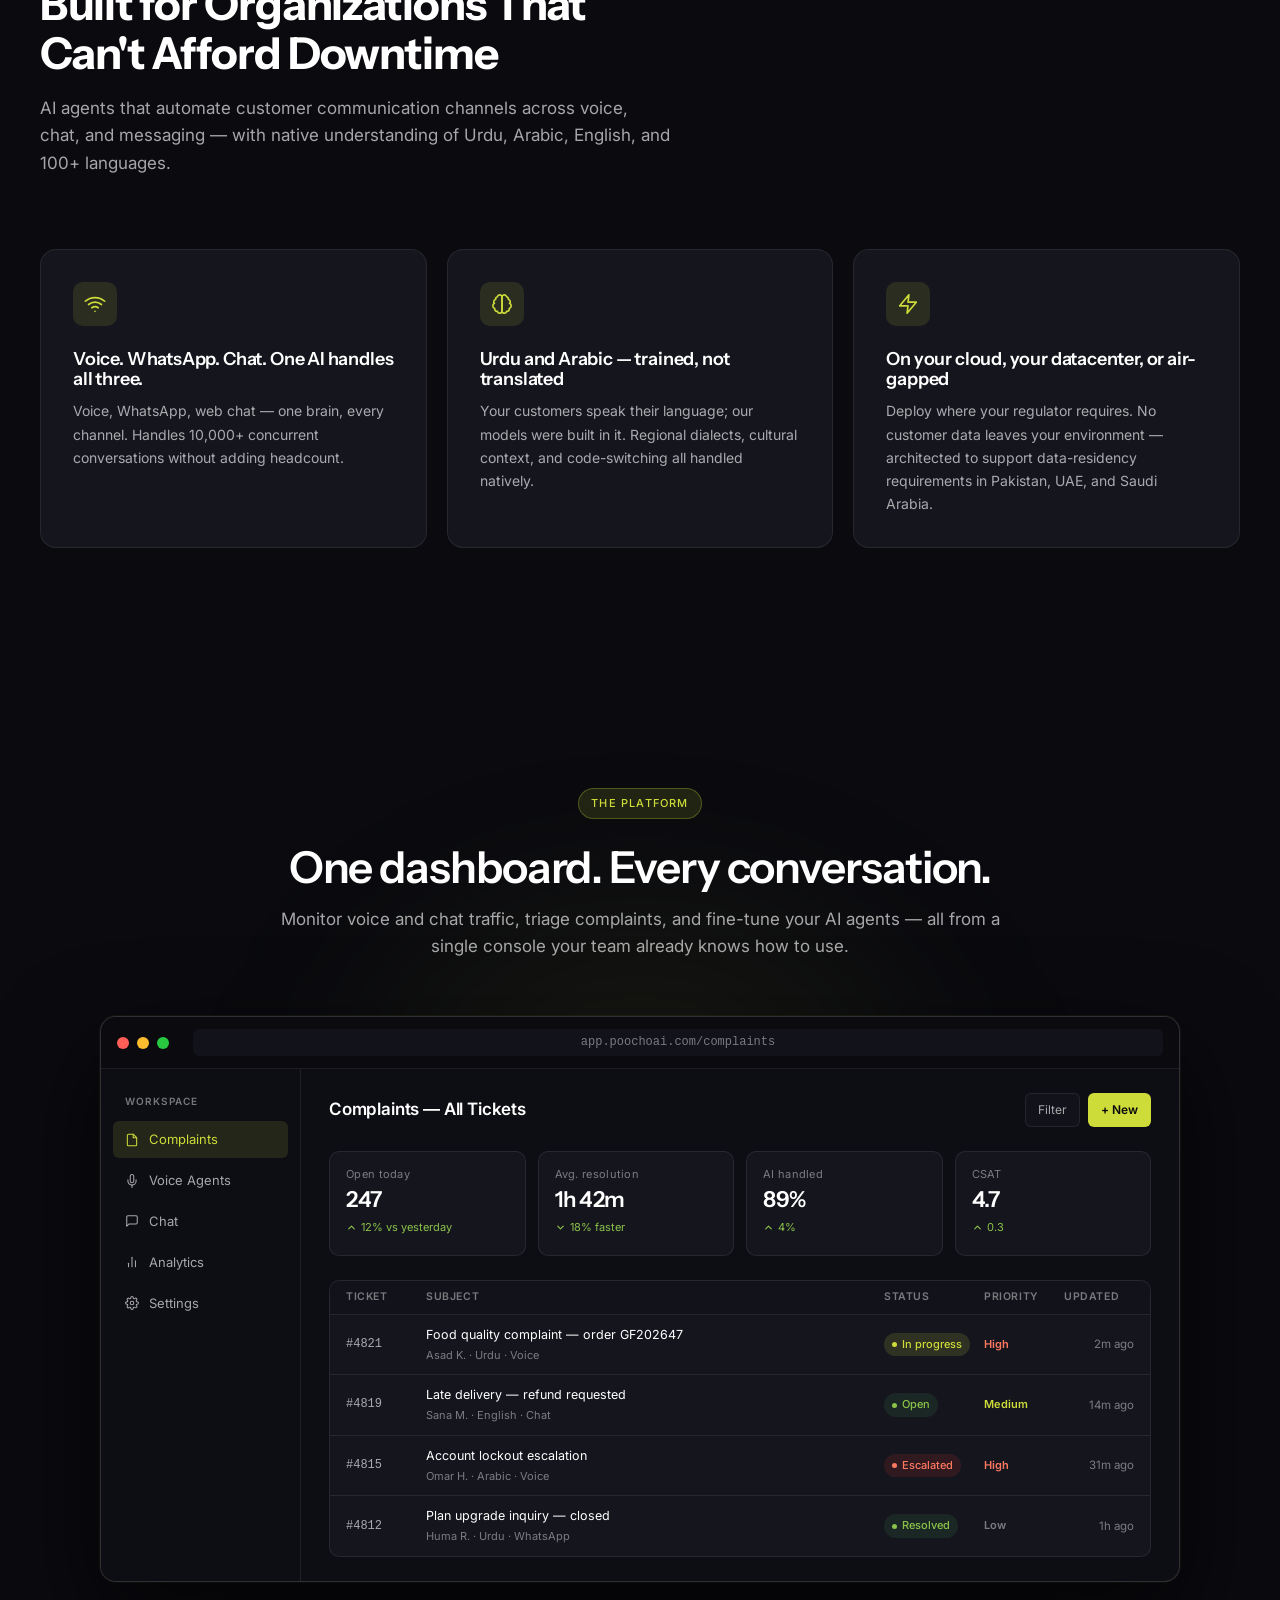
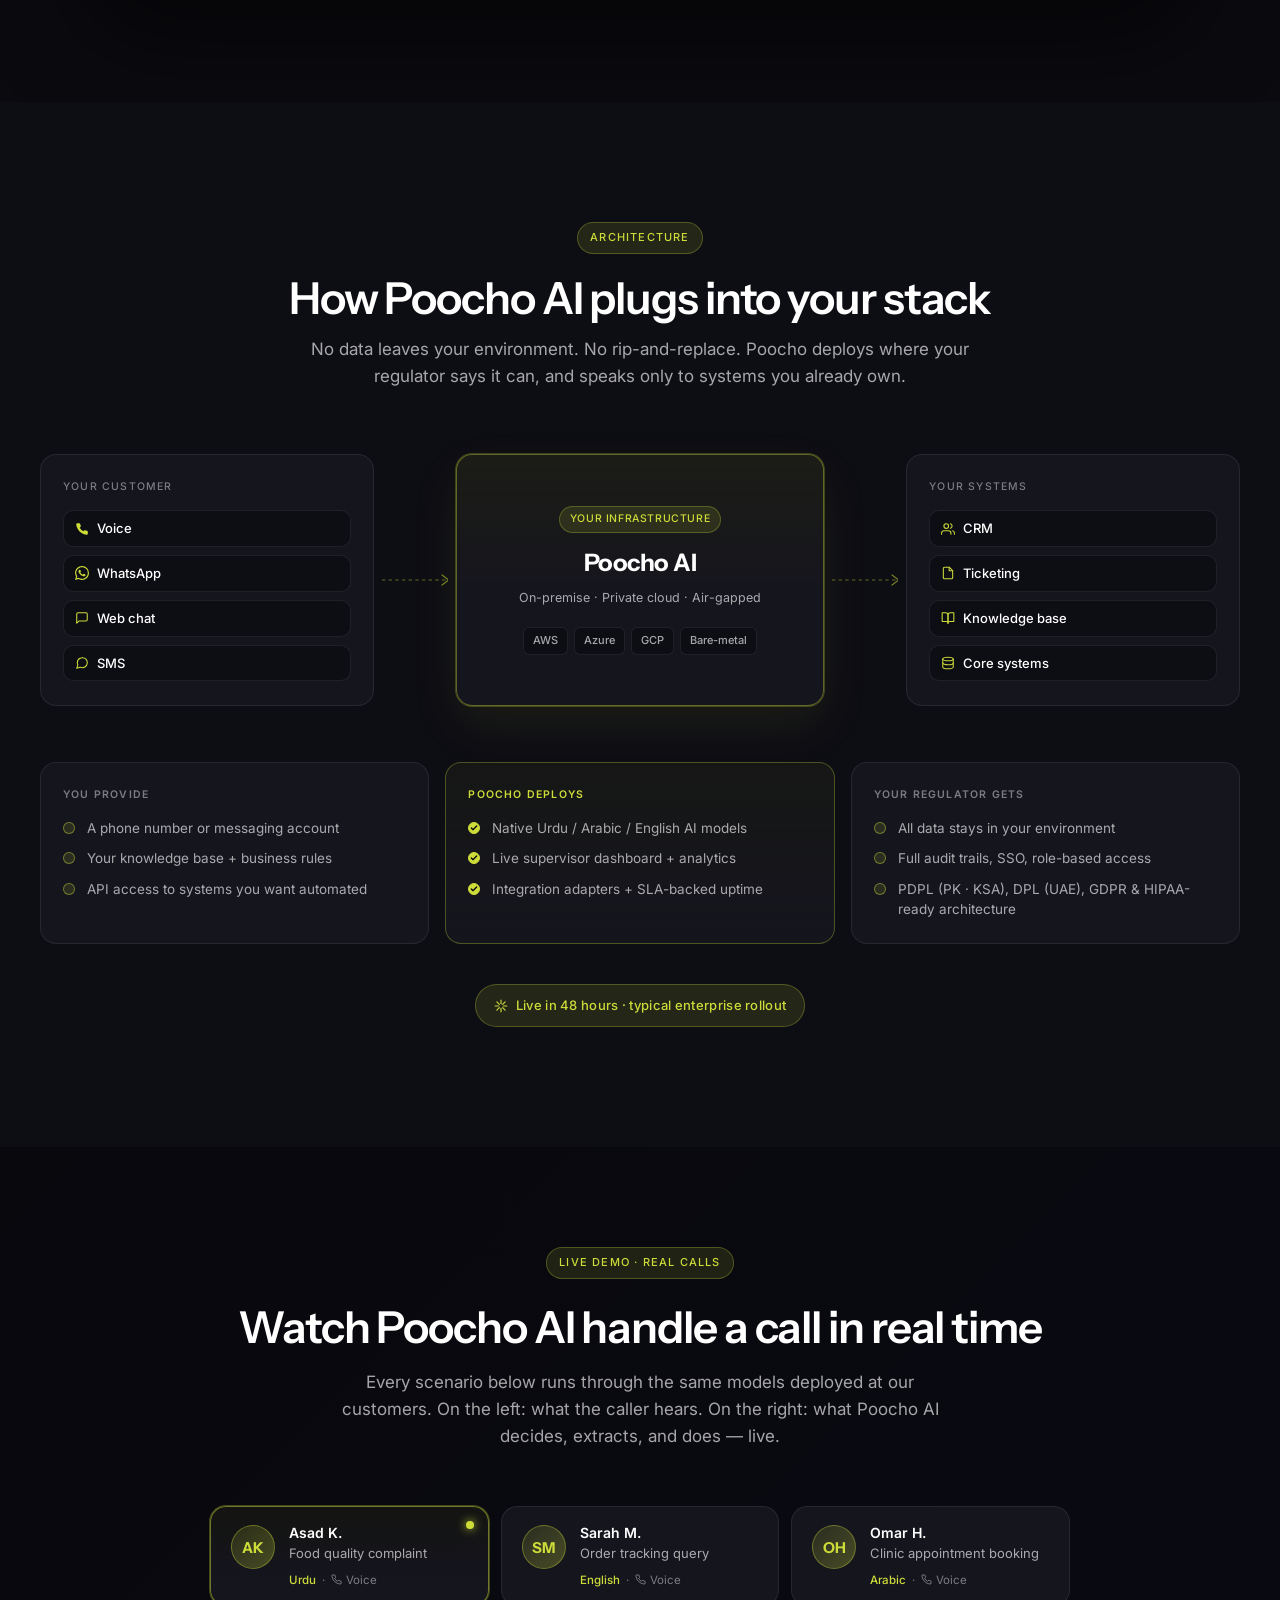
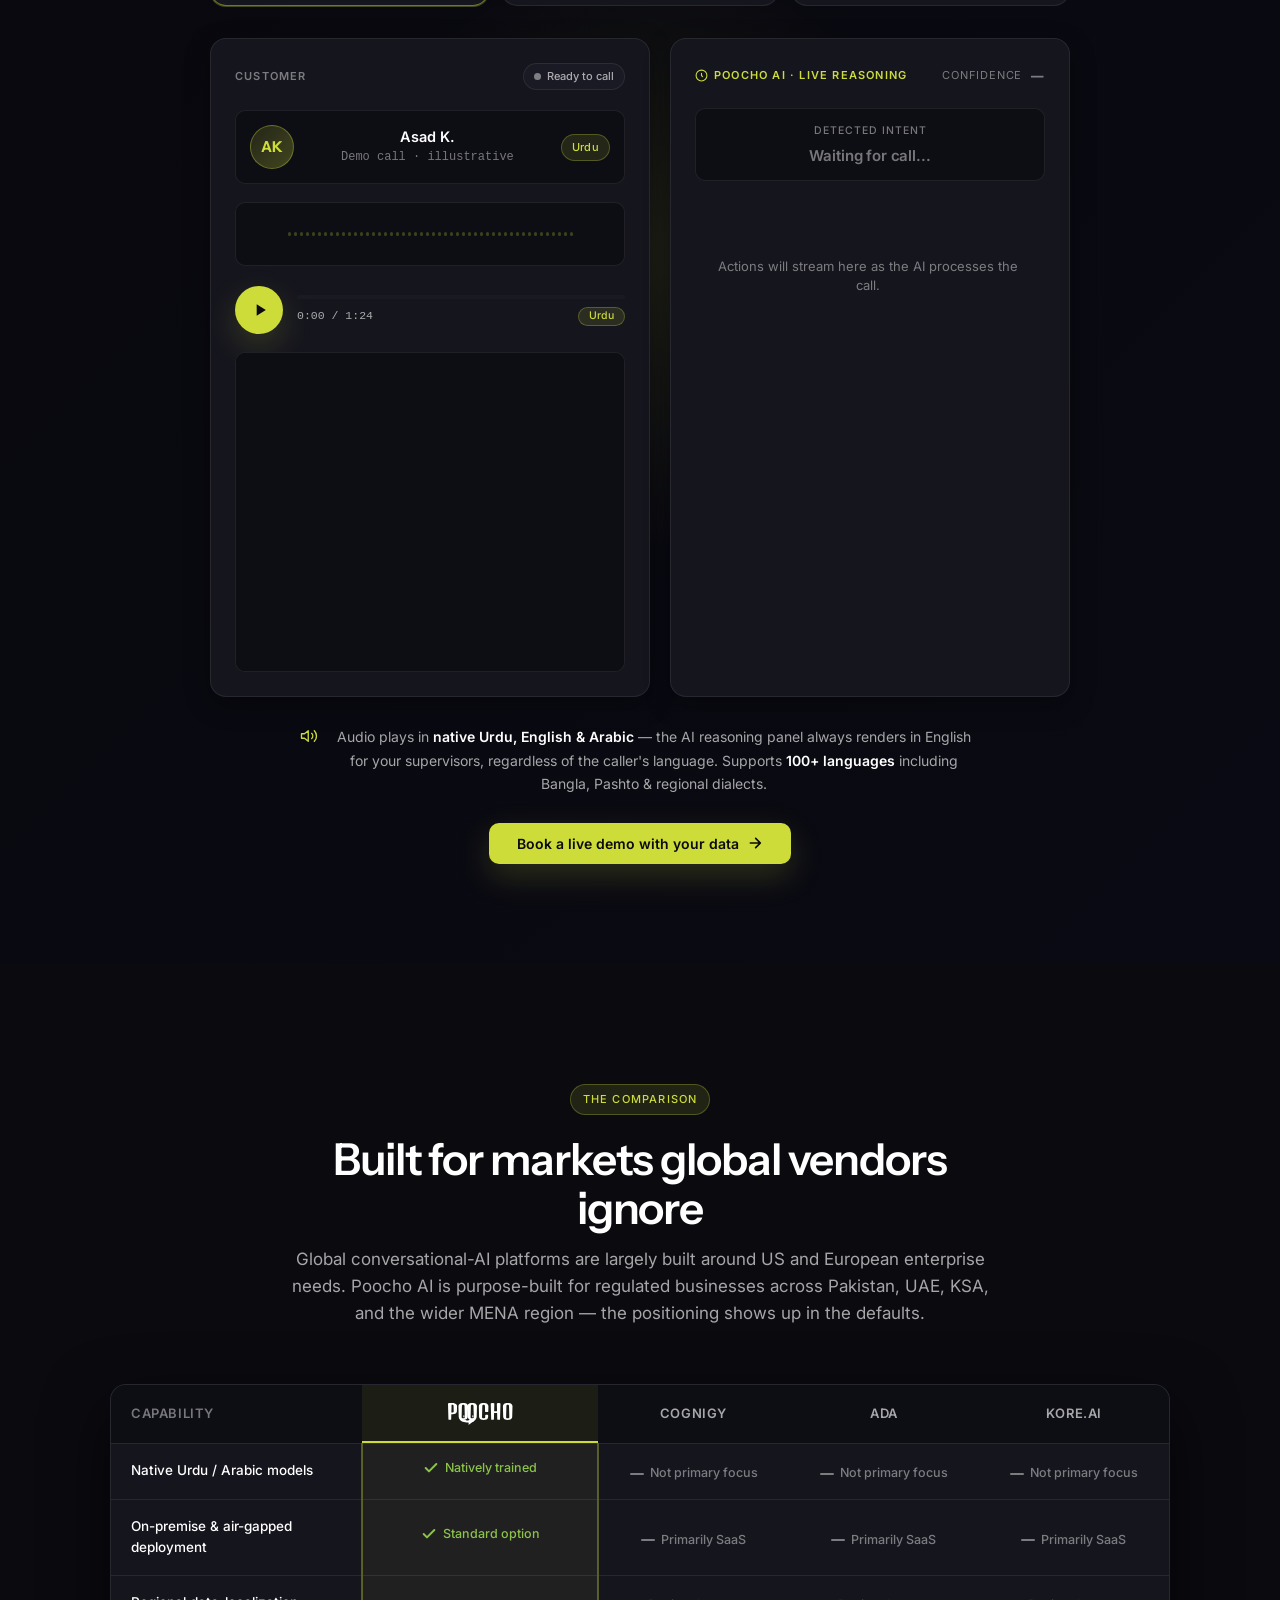
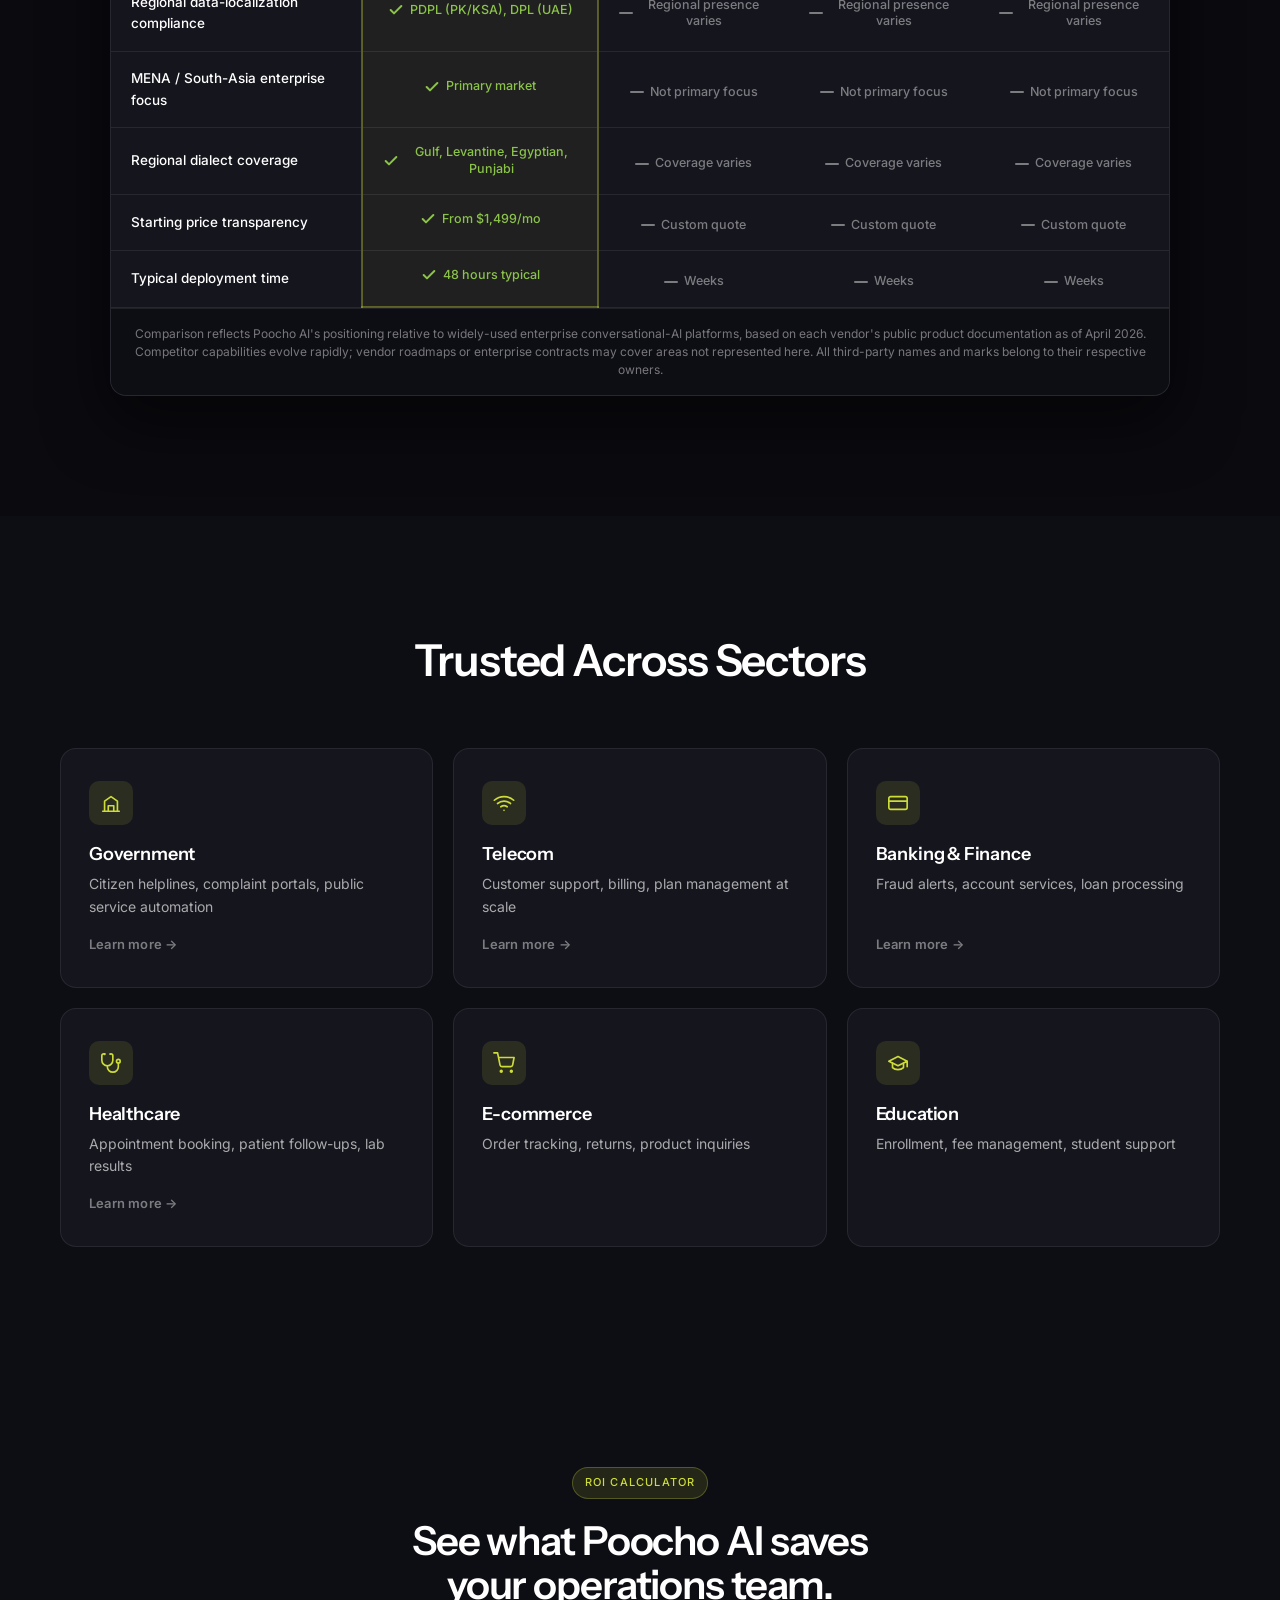
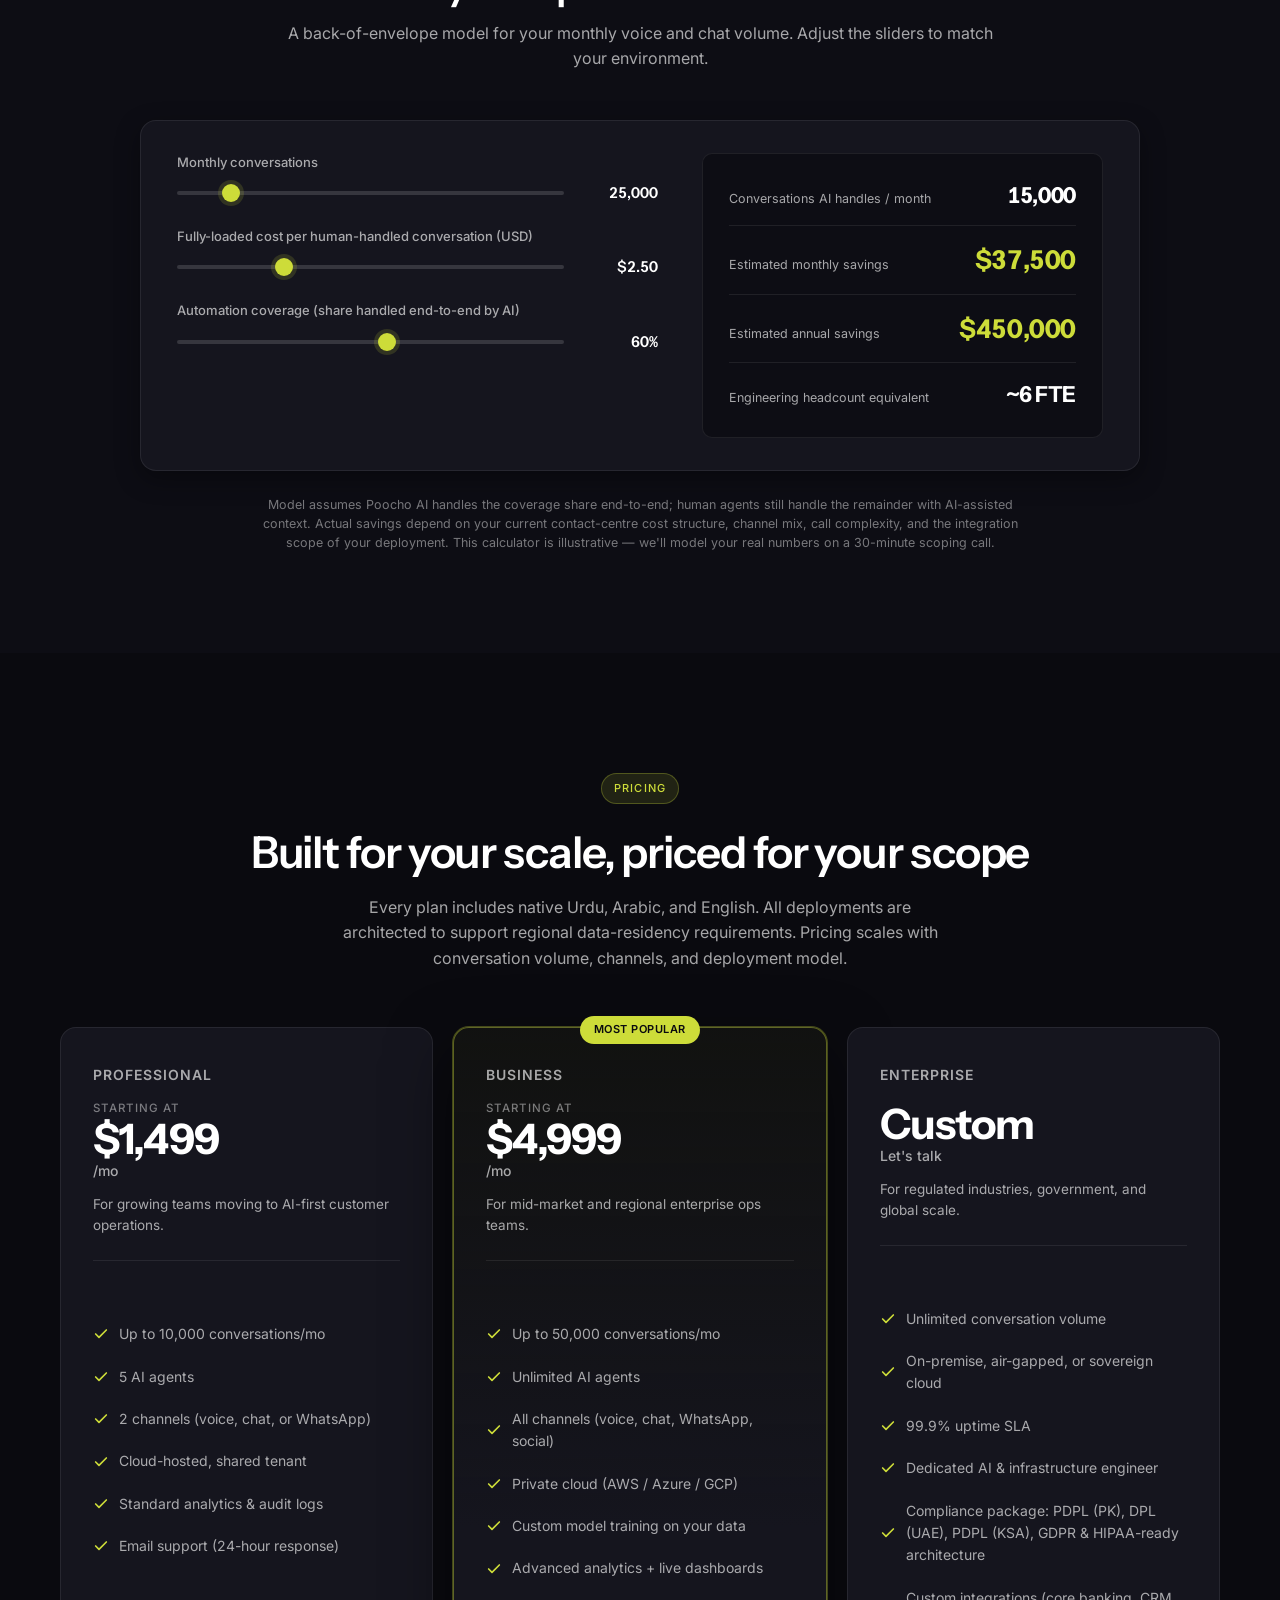
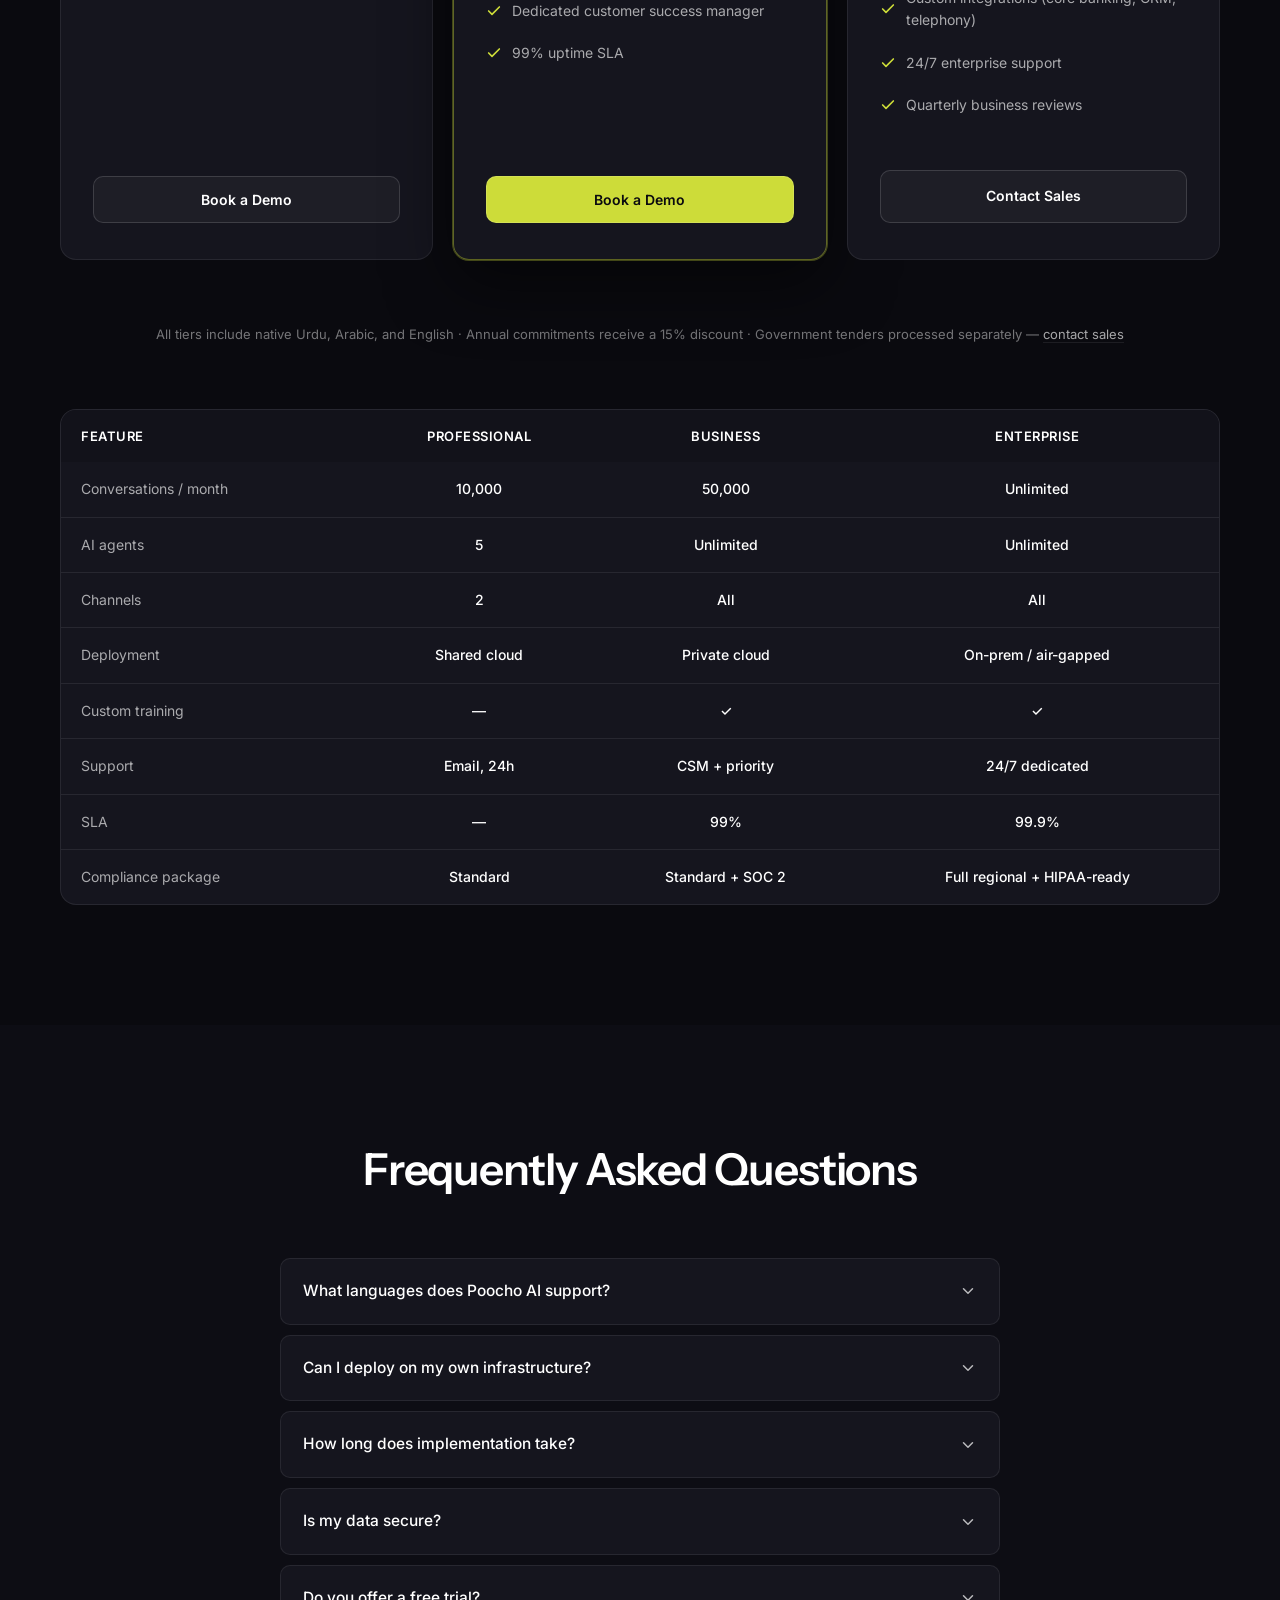
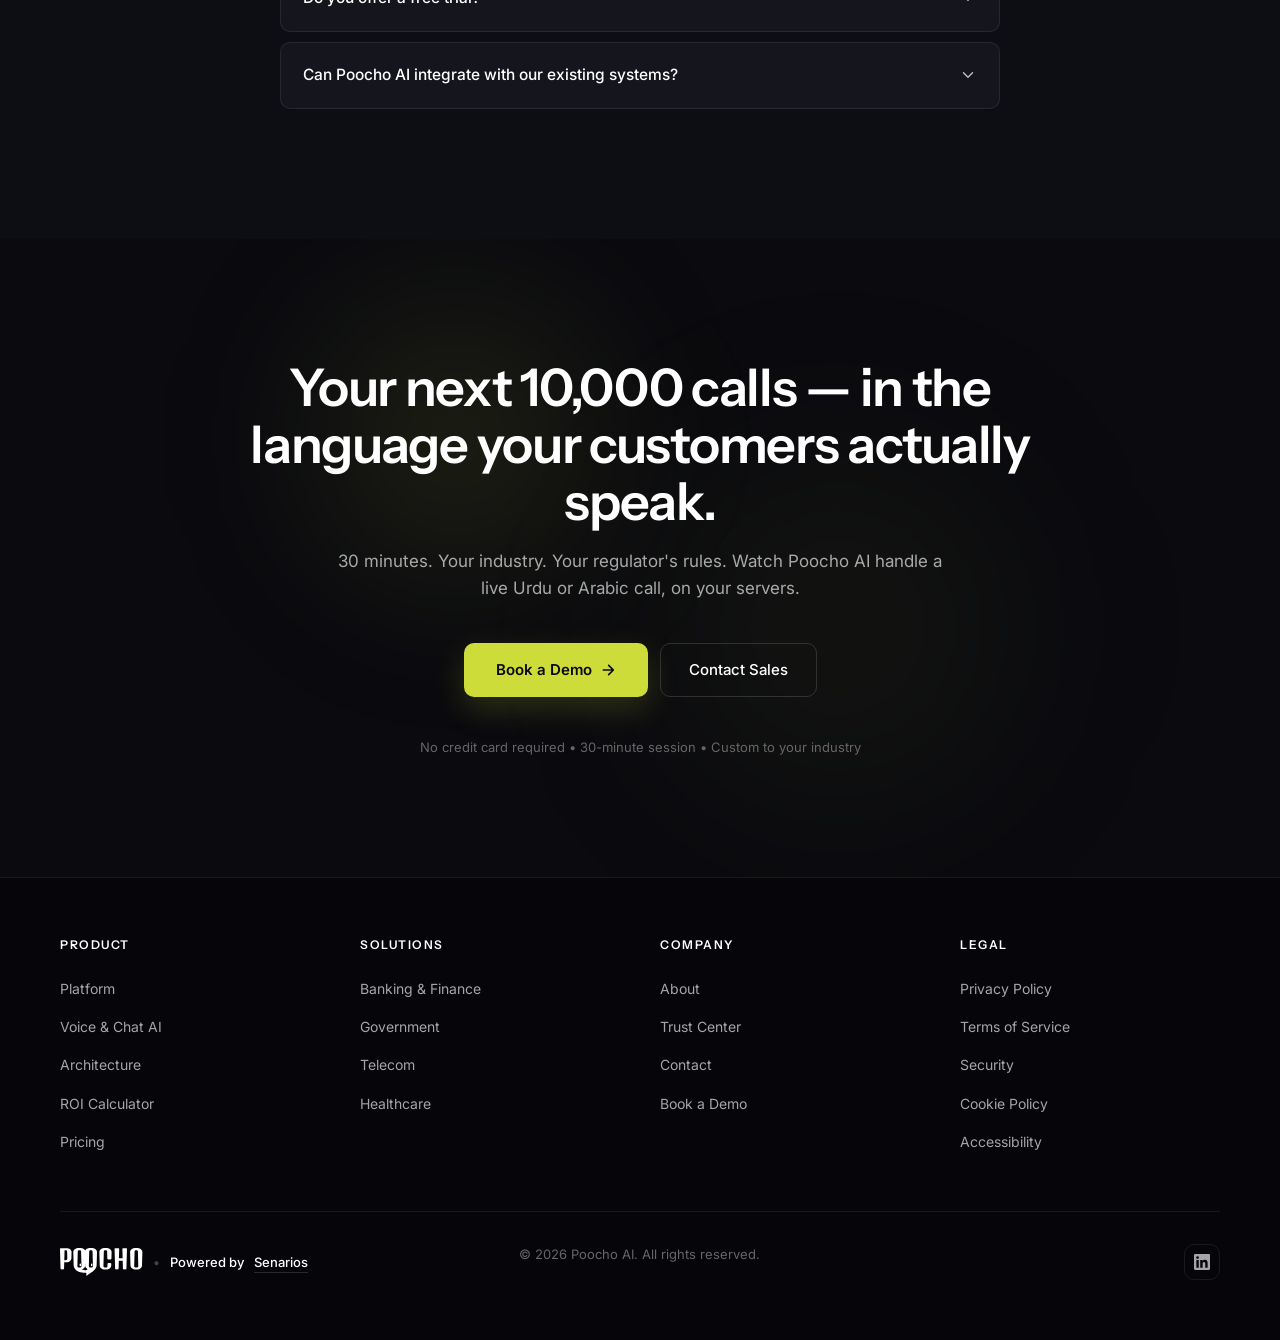
==== commit 75cc832c: "Remove 'Log in' from nav (no auth surface yet) The link pointed to '#' (dead) and the product hasn't" ====
--- a/index.html
+++ b/index.html
@@ -331,17 +331,6 @@
             gap: 24px;
         }
 
-        .nav-login {
-            font-size: 15px;
-            color: var(--text-primary);
-            text-decoration: none;
-            transition: color 0.2s ease;
-        }
-
-        .nav-login:hover {
-            color: var(--accent);
-        }
-
         .nav-demo {
             background: var(--accent);
             color: var(--base);
@@ -356,8 +345,7 @@
         .nav-demo:hover {
             background: var(--accent-hover);
         }
-        .nav-demo:focus-visible,
-        .nav-login:focus-visible {
+        .nav-demo:focus-visible {
             outline: 3px solid rgba(255, 255, 255, 0.85);
             outline-offset: 3px;
         }
@@ -1921,10 +1909,6 @@
 
             .nav-right {
                 gap: 12px;
-            }
-
-            .nav-login {
-                display: none;
             }
 
             .nav-demo {
@@ -4666,7 +4650,6 @@
             <a href="#pricing">Pricing</a>
         </div>
         <div class="nav-right">
-            <a href="#" class="nav-login">Log in</a>
             <a href="#" class="nav-demo">Book a Demo</a>
         </div>
         <div class="hamburger" id="hamburger">
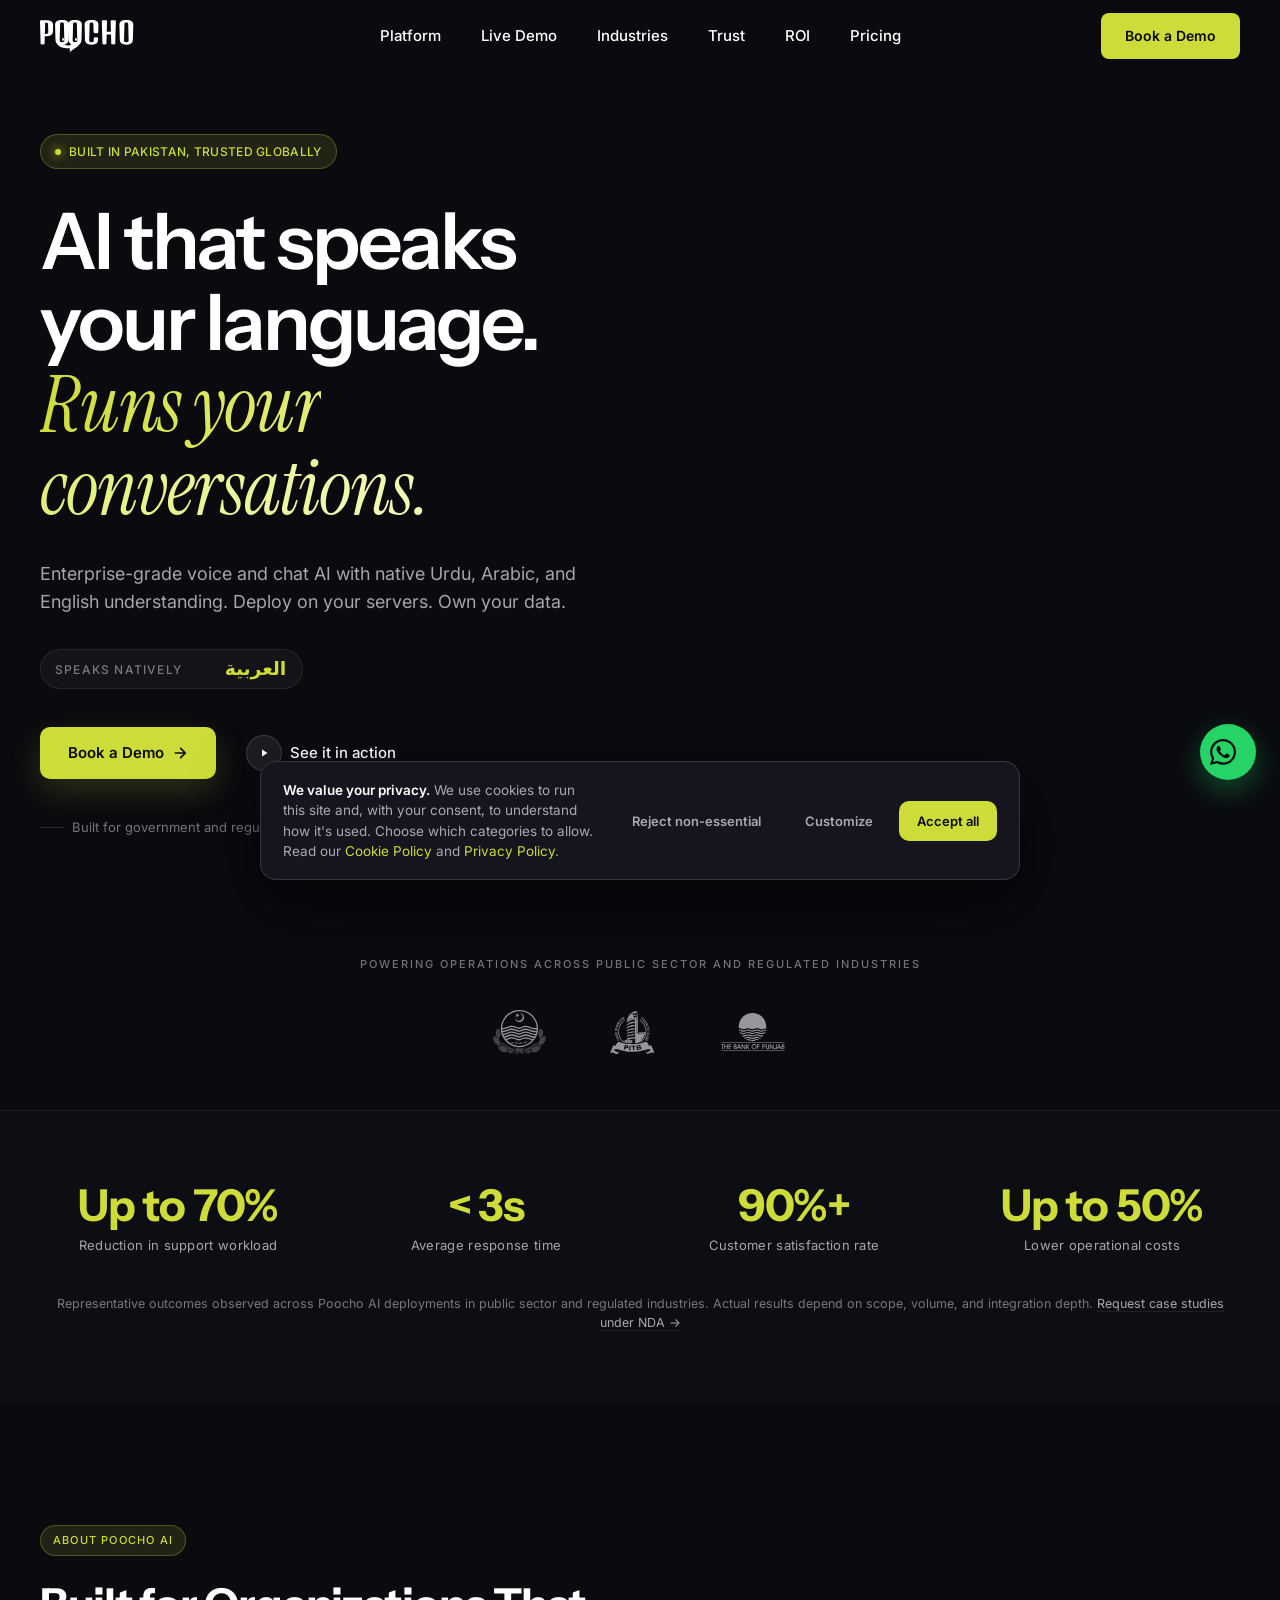
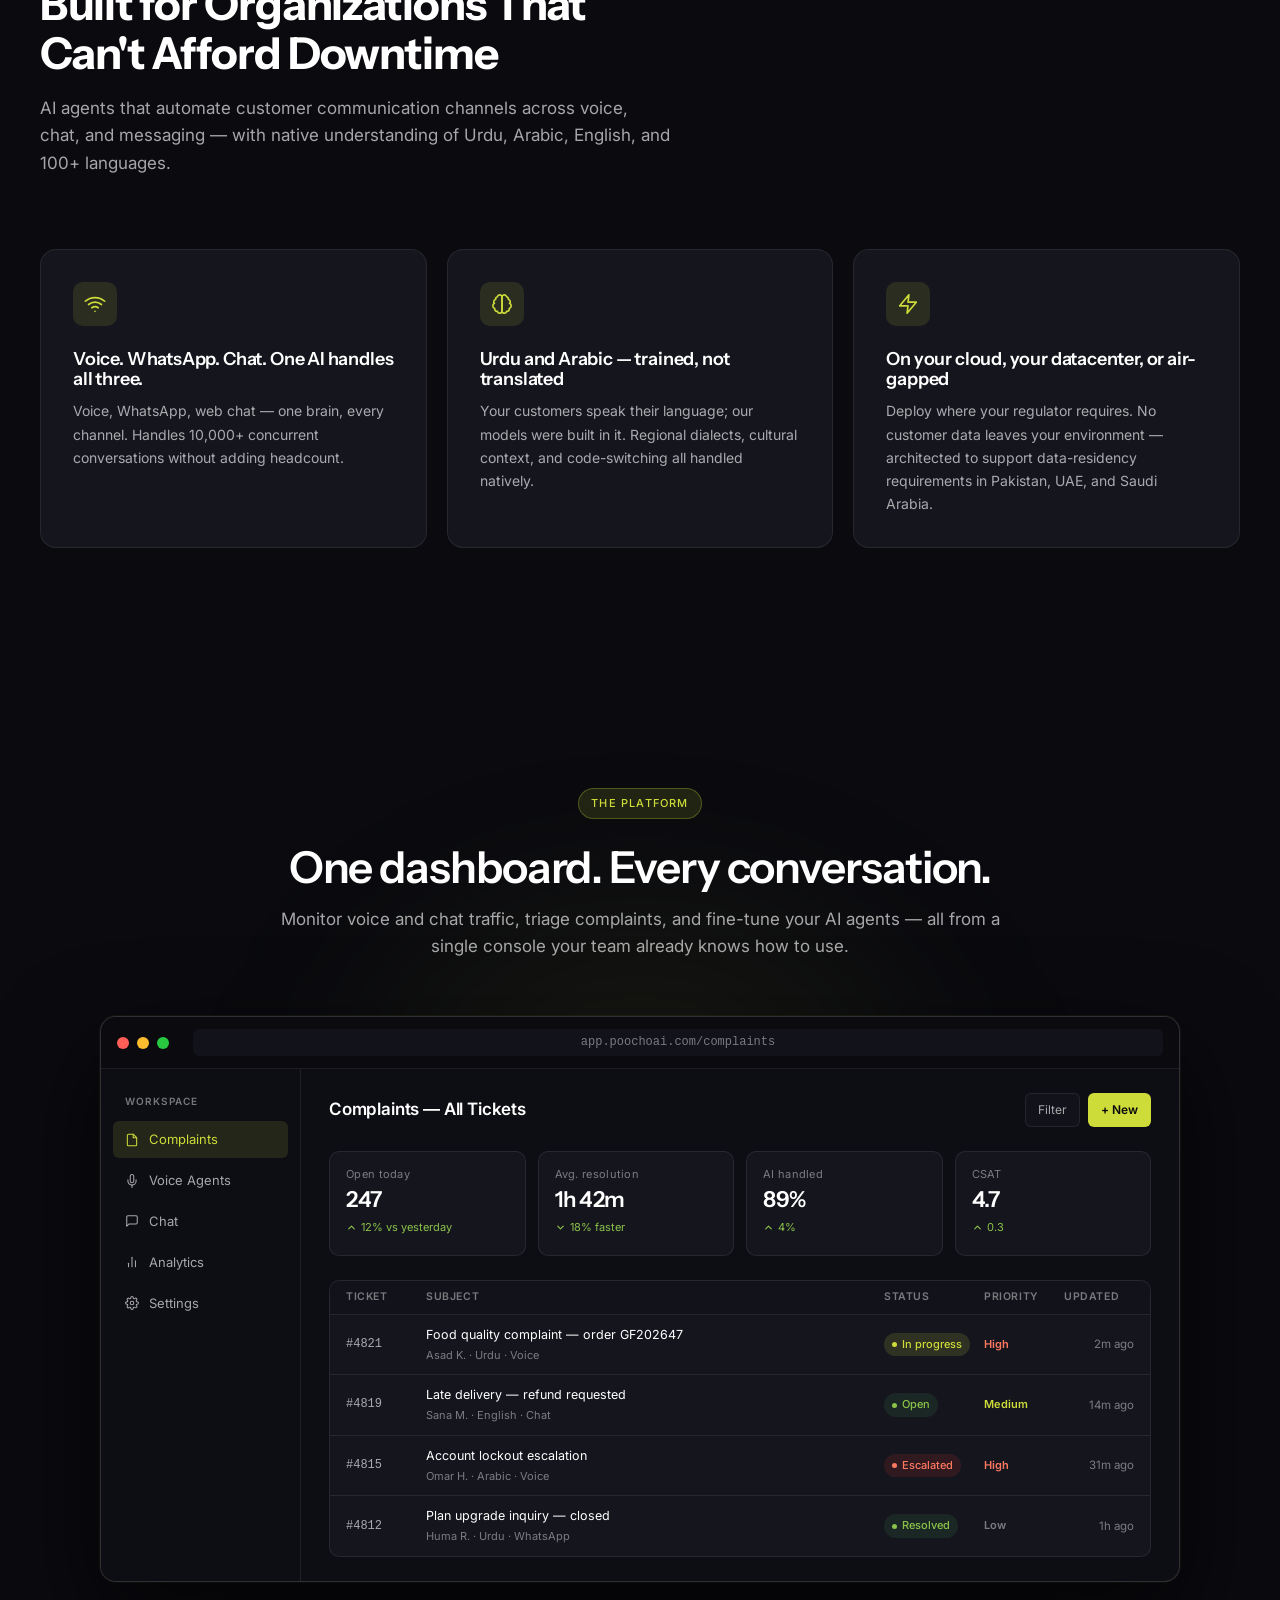
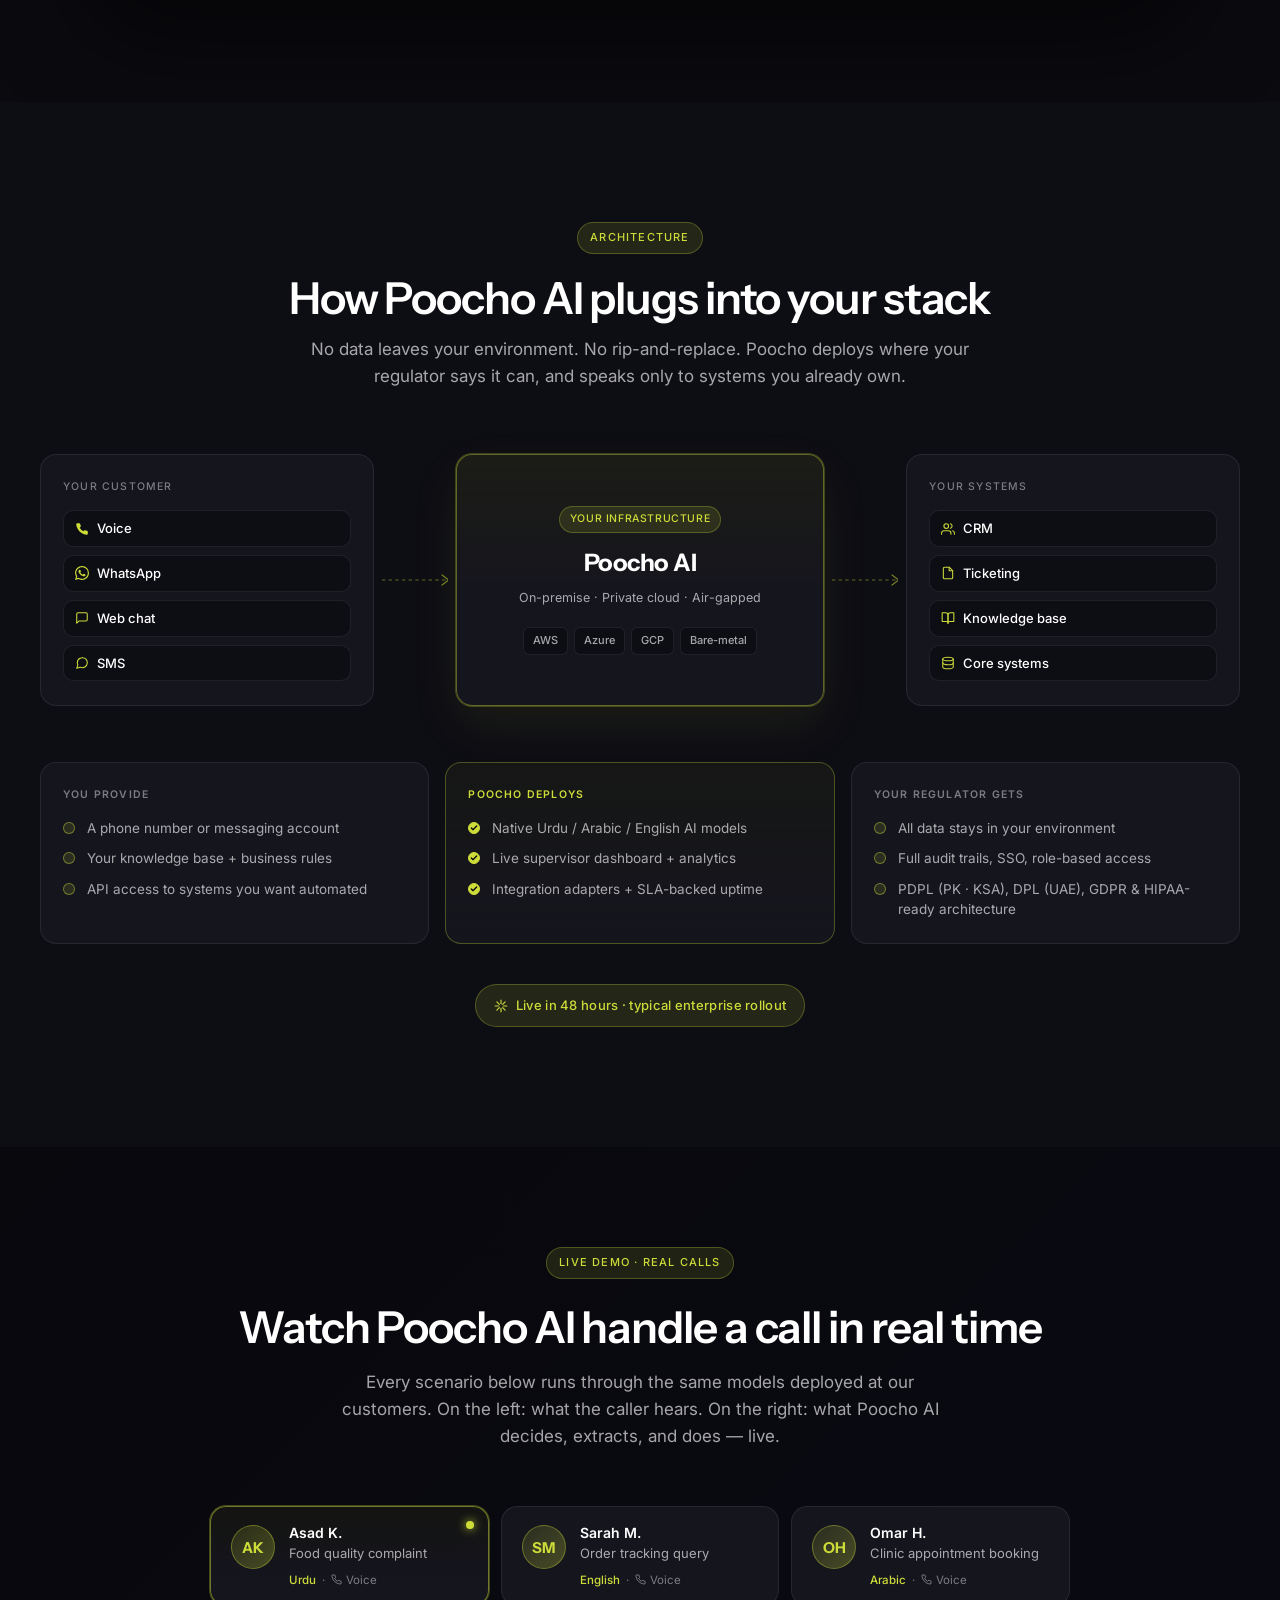
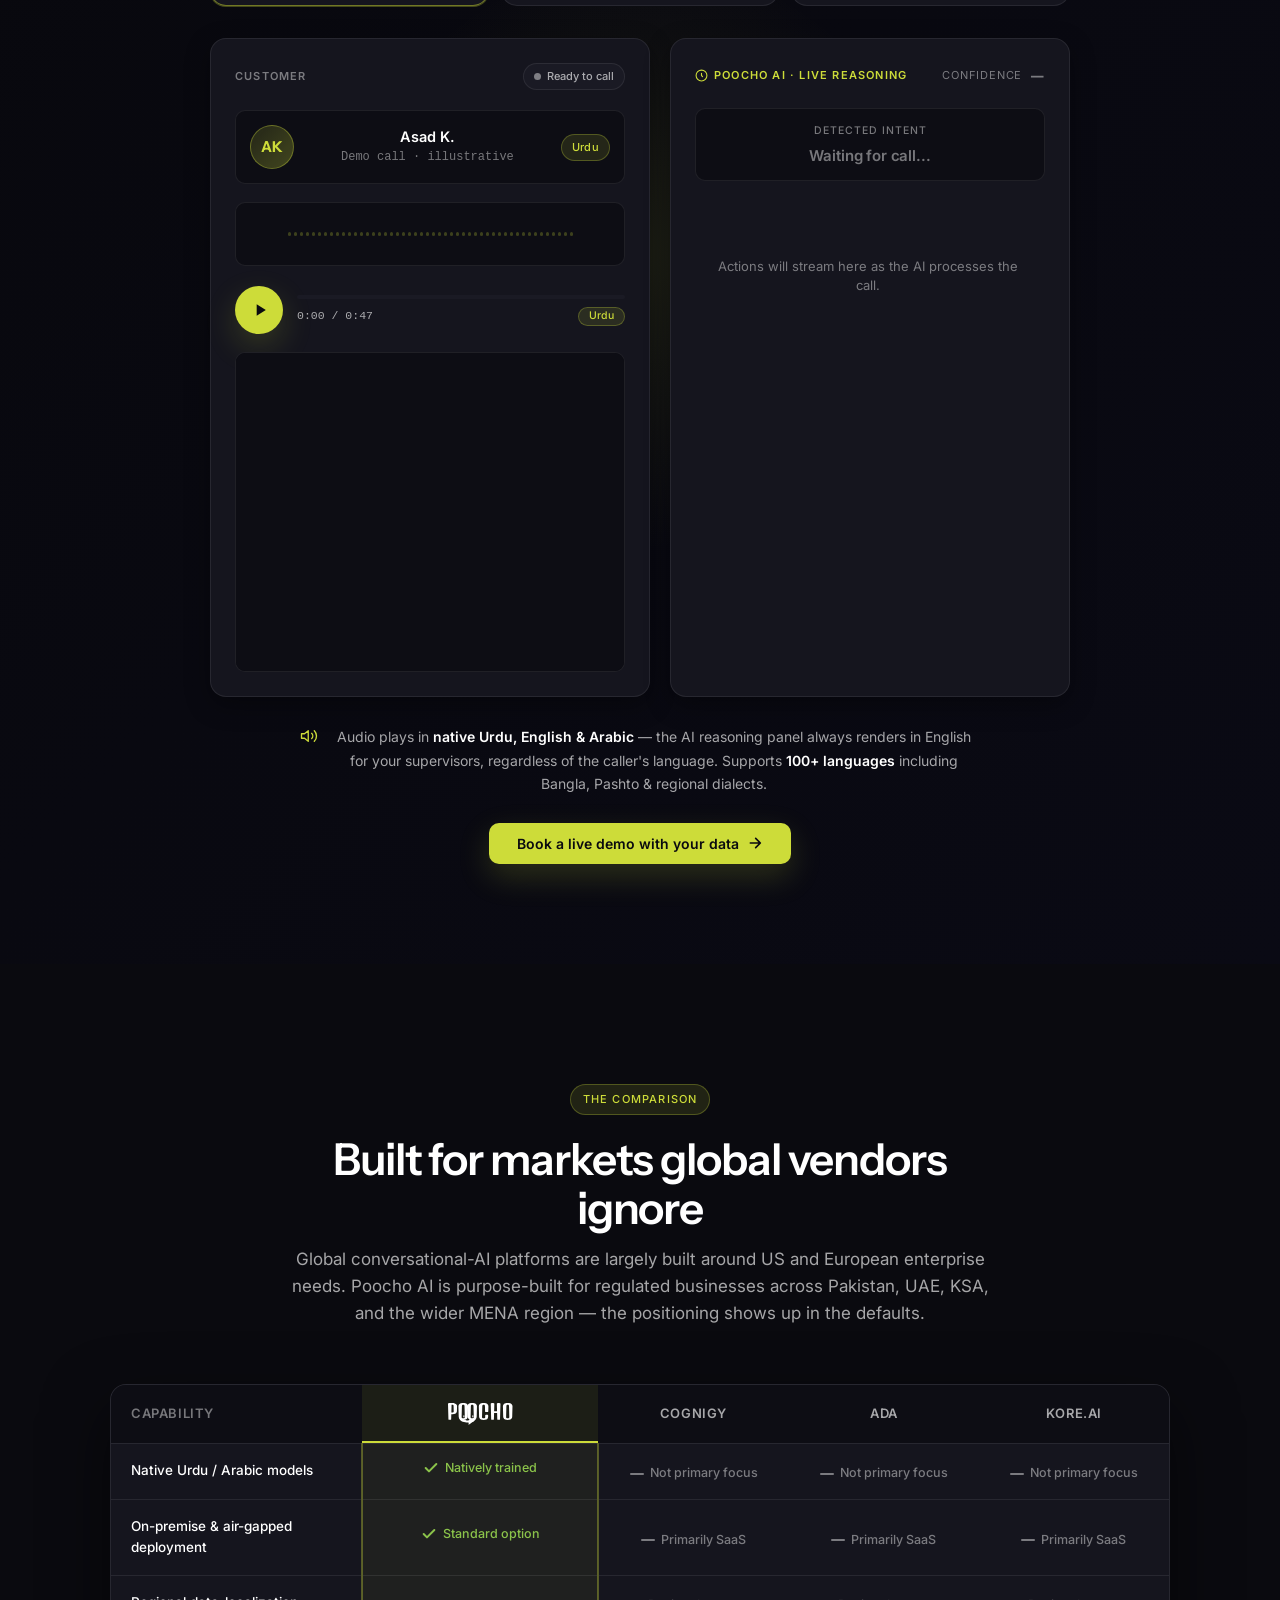
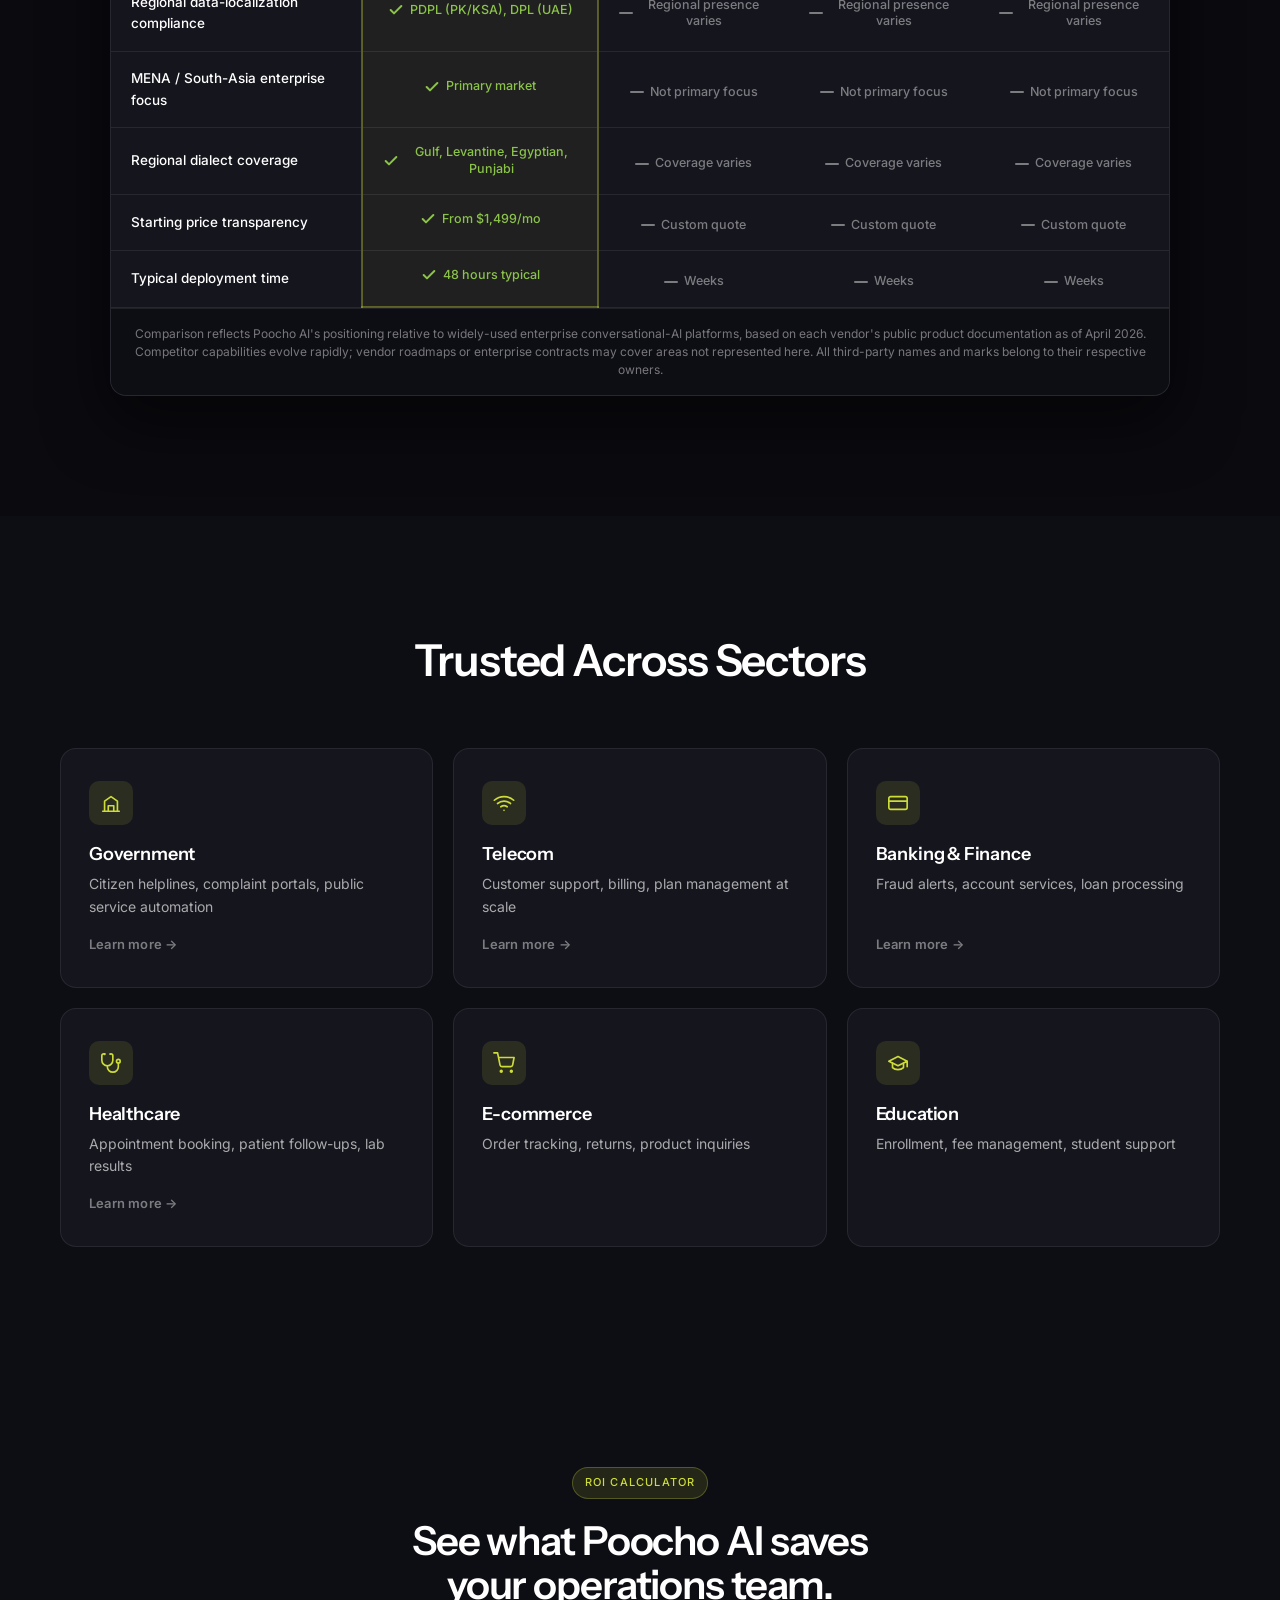
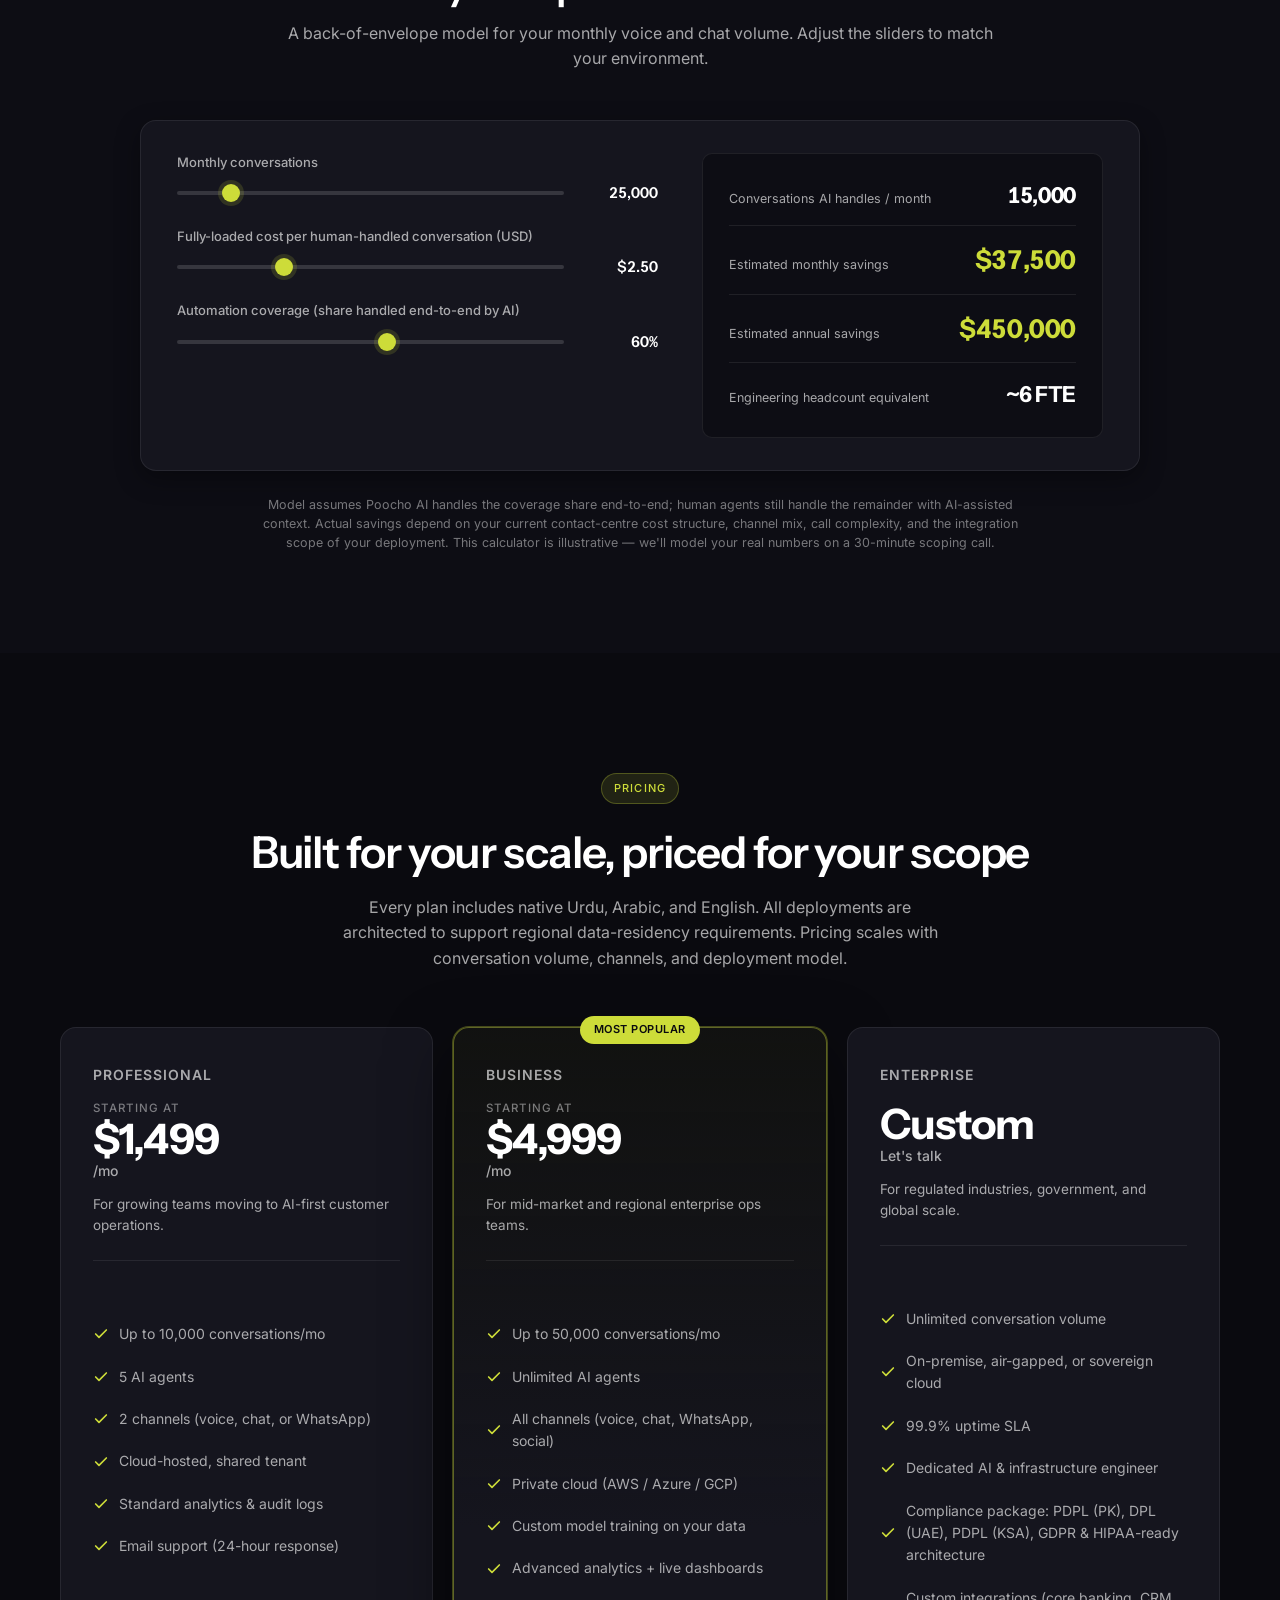
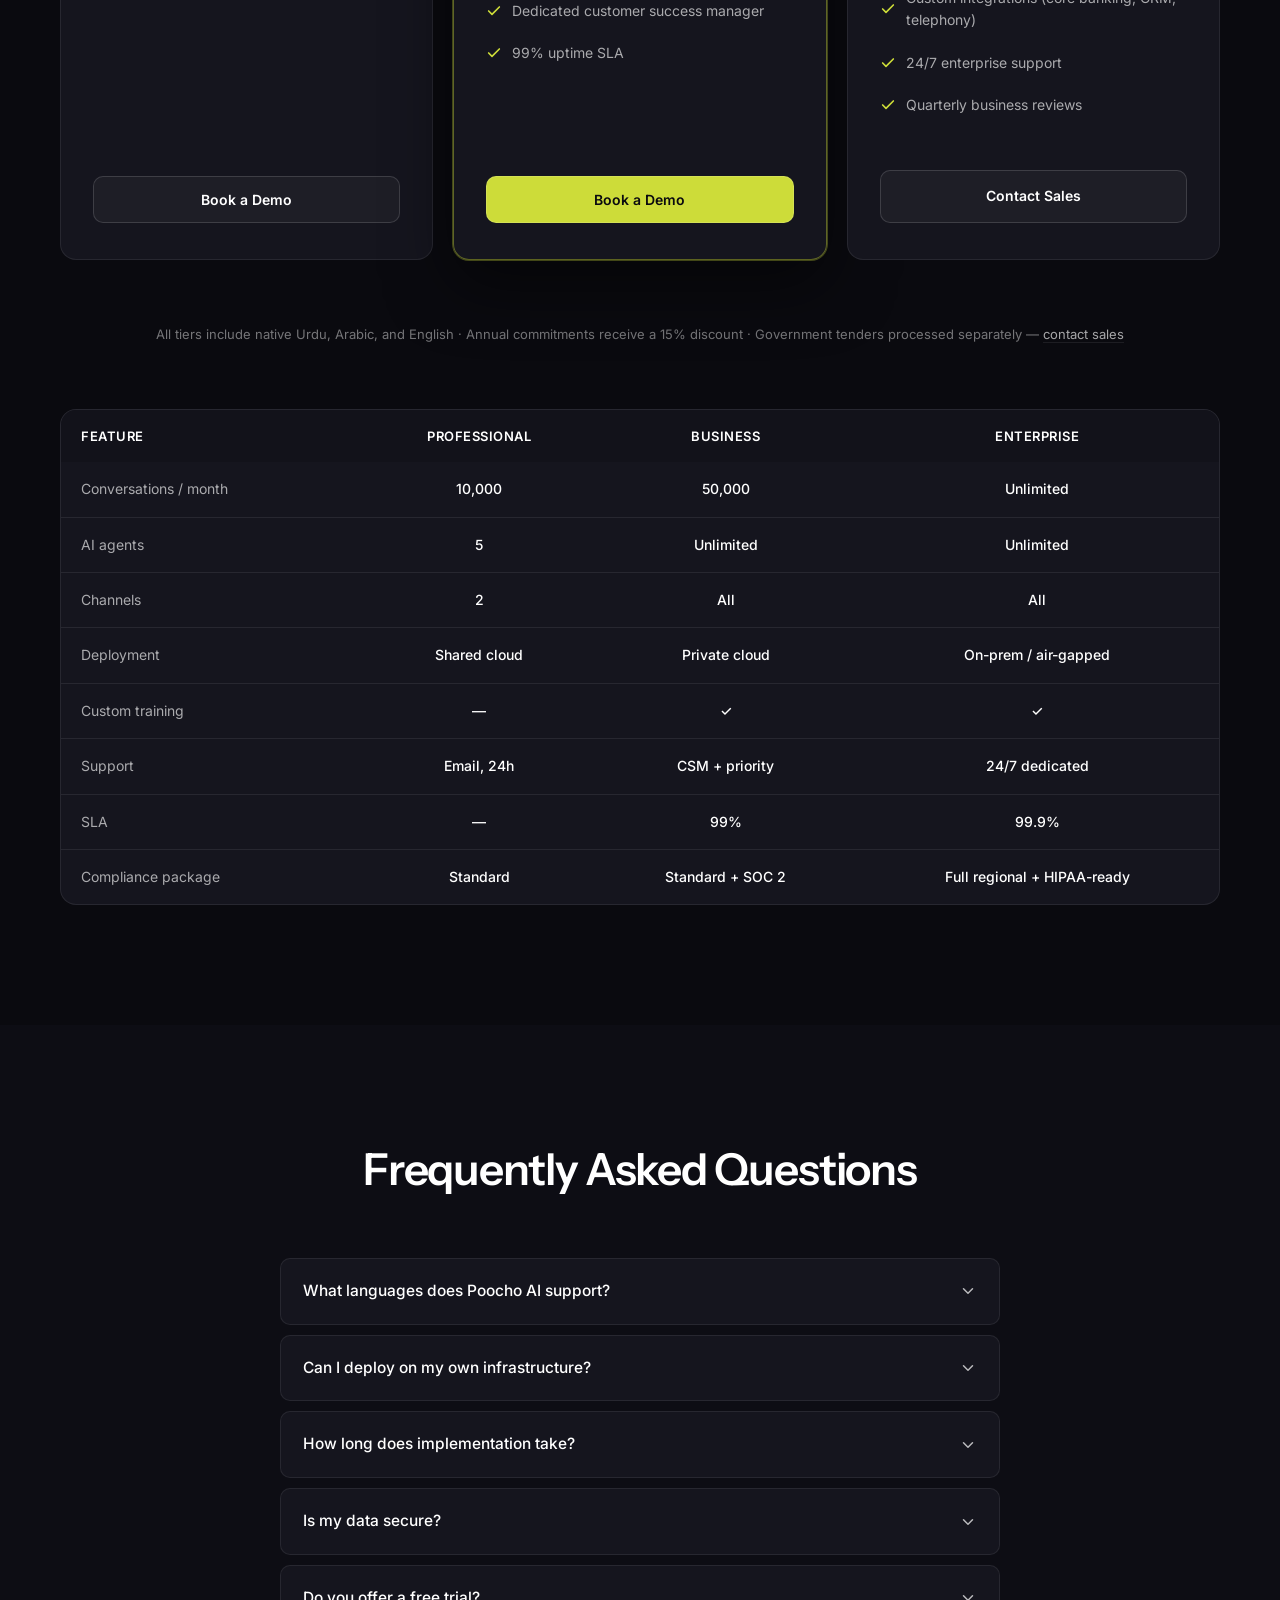
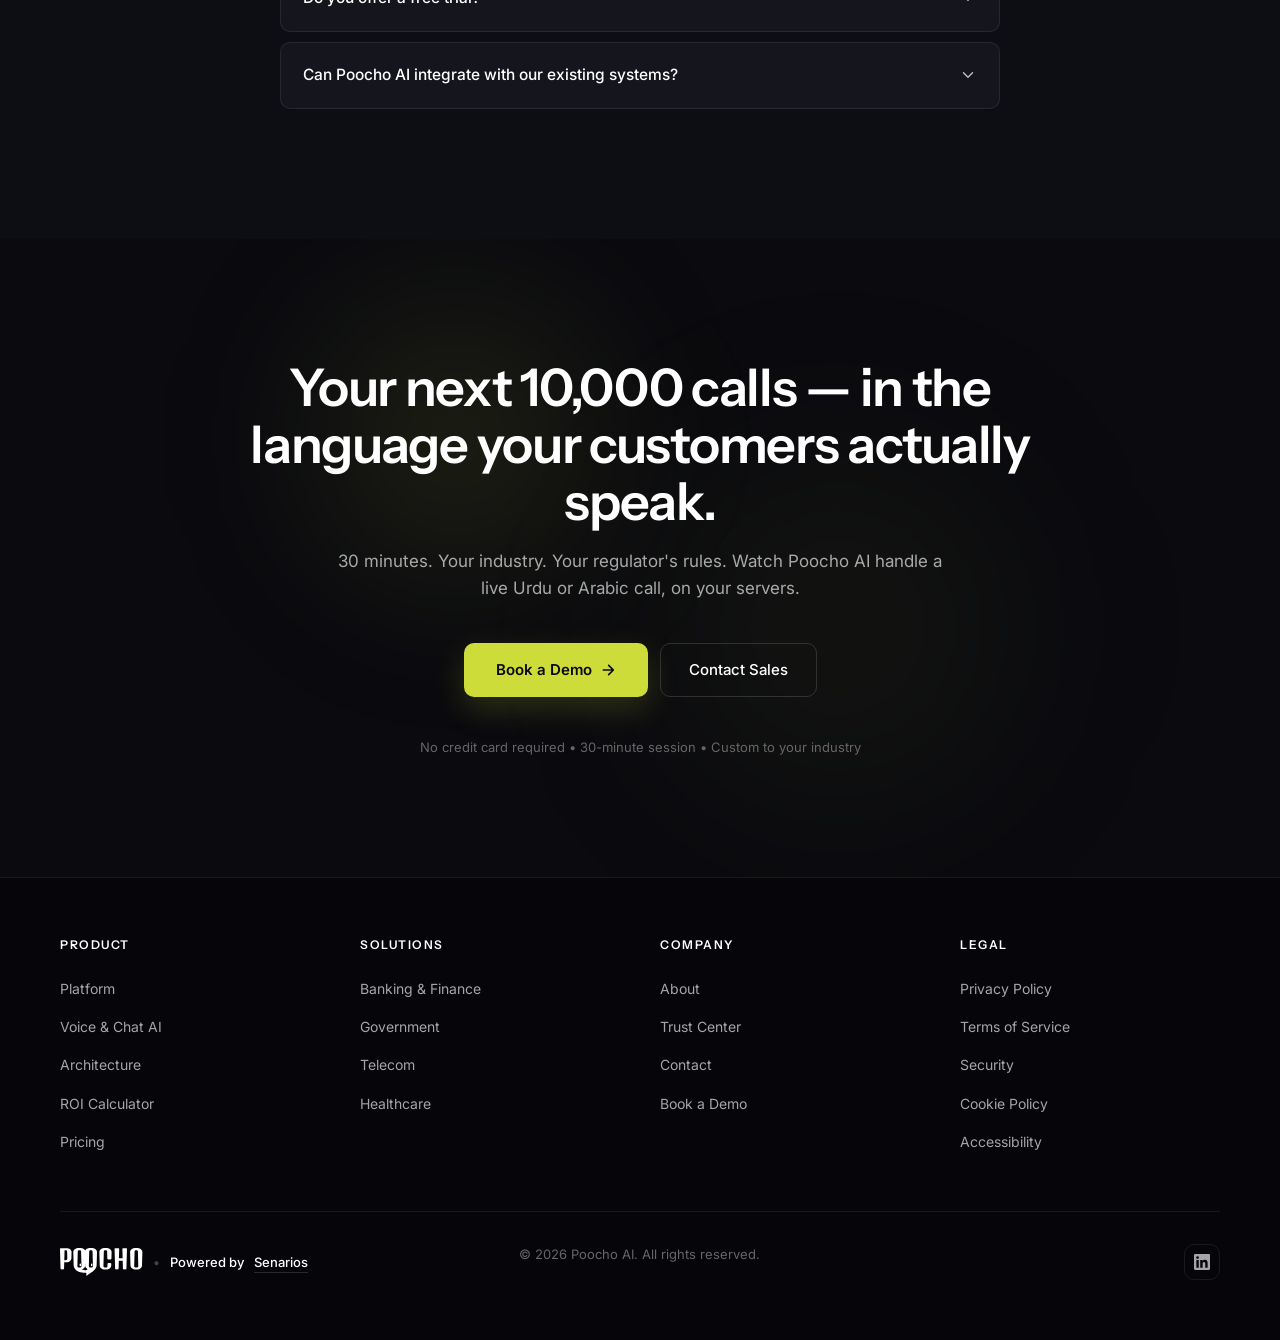
==== commit ceaa946f: "Voice demo: replace Urdu AI Agent voice + correct duration labels User regenerated the 3 AI Agent Ur" ====
--- a/index.html
+++ b/index.html
@@ -6228,7 +6228,7 @@
       caller: { name: 'Asad K.', phone: 'Demo call · illustrative', avatar: 'AK' },
       intent: 'Complaint — food quality',
       confidence: 96,
-      duration: '1:24',
+      duration: '0:47',
       lines: [
         { type: 'agent', text: 'السلام علیکم! پوچو اے آئی سے بات ہو رہی ہے۔ میں آپ کی کیا مدد کر سکتی ہوں؟', dir: 'rtl',
           speech: 'Assalamu Alaikum! You are speaking with Poocho AI. How can I help you?', speechLang: 'en-US' },
@@ -6261,7 +6261,7 @@
       caller: { name: 'Sarah M.', phone: 'Demo call · illustrative', avatar: 'SM' },
       intent: 'Order tracking — late delivery',
       confidence: 99,
-      duration: '1:24',
+      duration: '0:30',
       lines: [
         { type: 'agent', text: 'Welcome to Poocho AI! How can I help you today?',
           speech: 'Welcome to Poocho AI! How can I help you today?', speechLang: 'en-US' },
@@ -6293,7 +6293,7 @@
       caller: { name: 'Omar H.', phone: 'Demo call · illustrative', avatar: 'OH' },
       intent: 'Appointment booking — outpatient',
       confidence: 98,
-      duration: '1:24',
+      duration: '0:30',
       lines: [
         { type: 'agent', text: 'مرحباً! معك بوتشو إيه آي. كيف يمكنني مساعدتك اليوم؟', dir: 'rtl',
           speech: 'Marhaba! You are speaking with Poocho AI. How can I help you today?', speechLang: 'en-US' },
